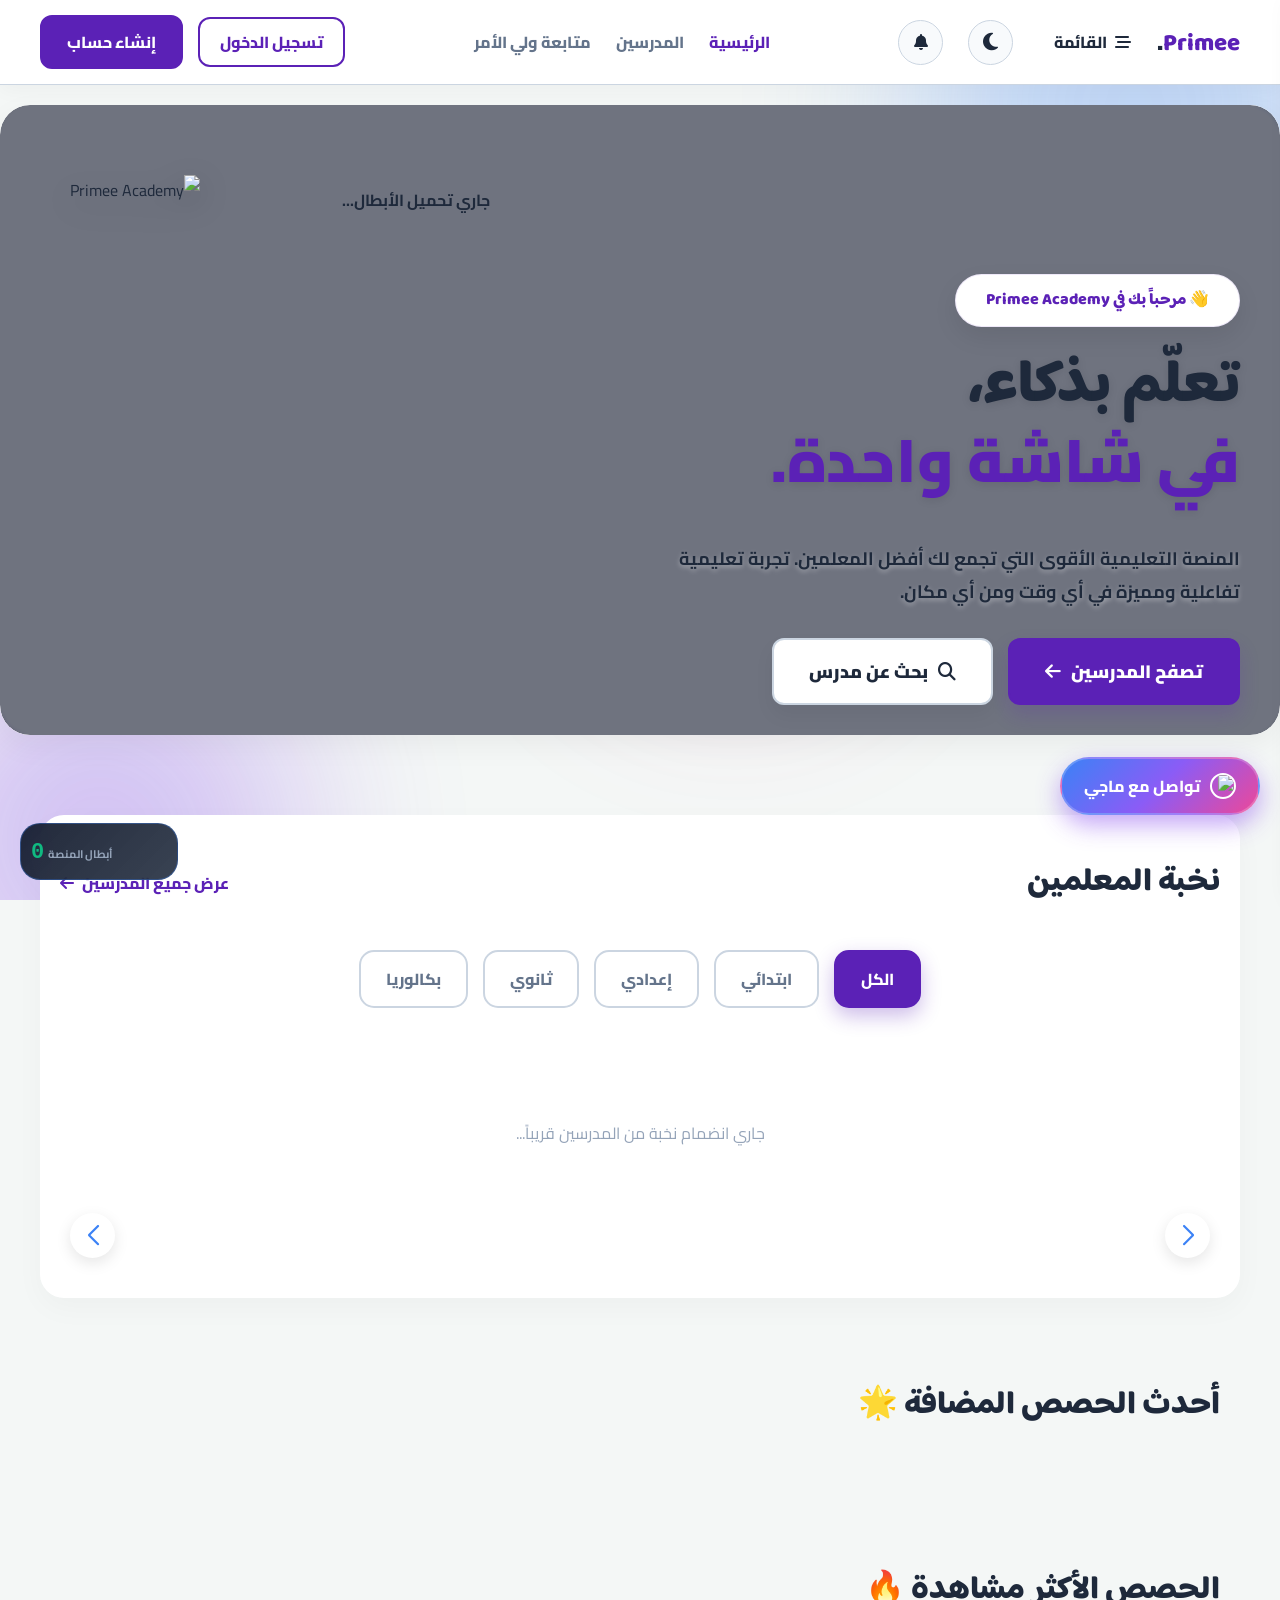
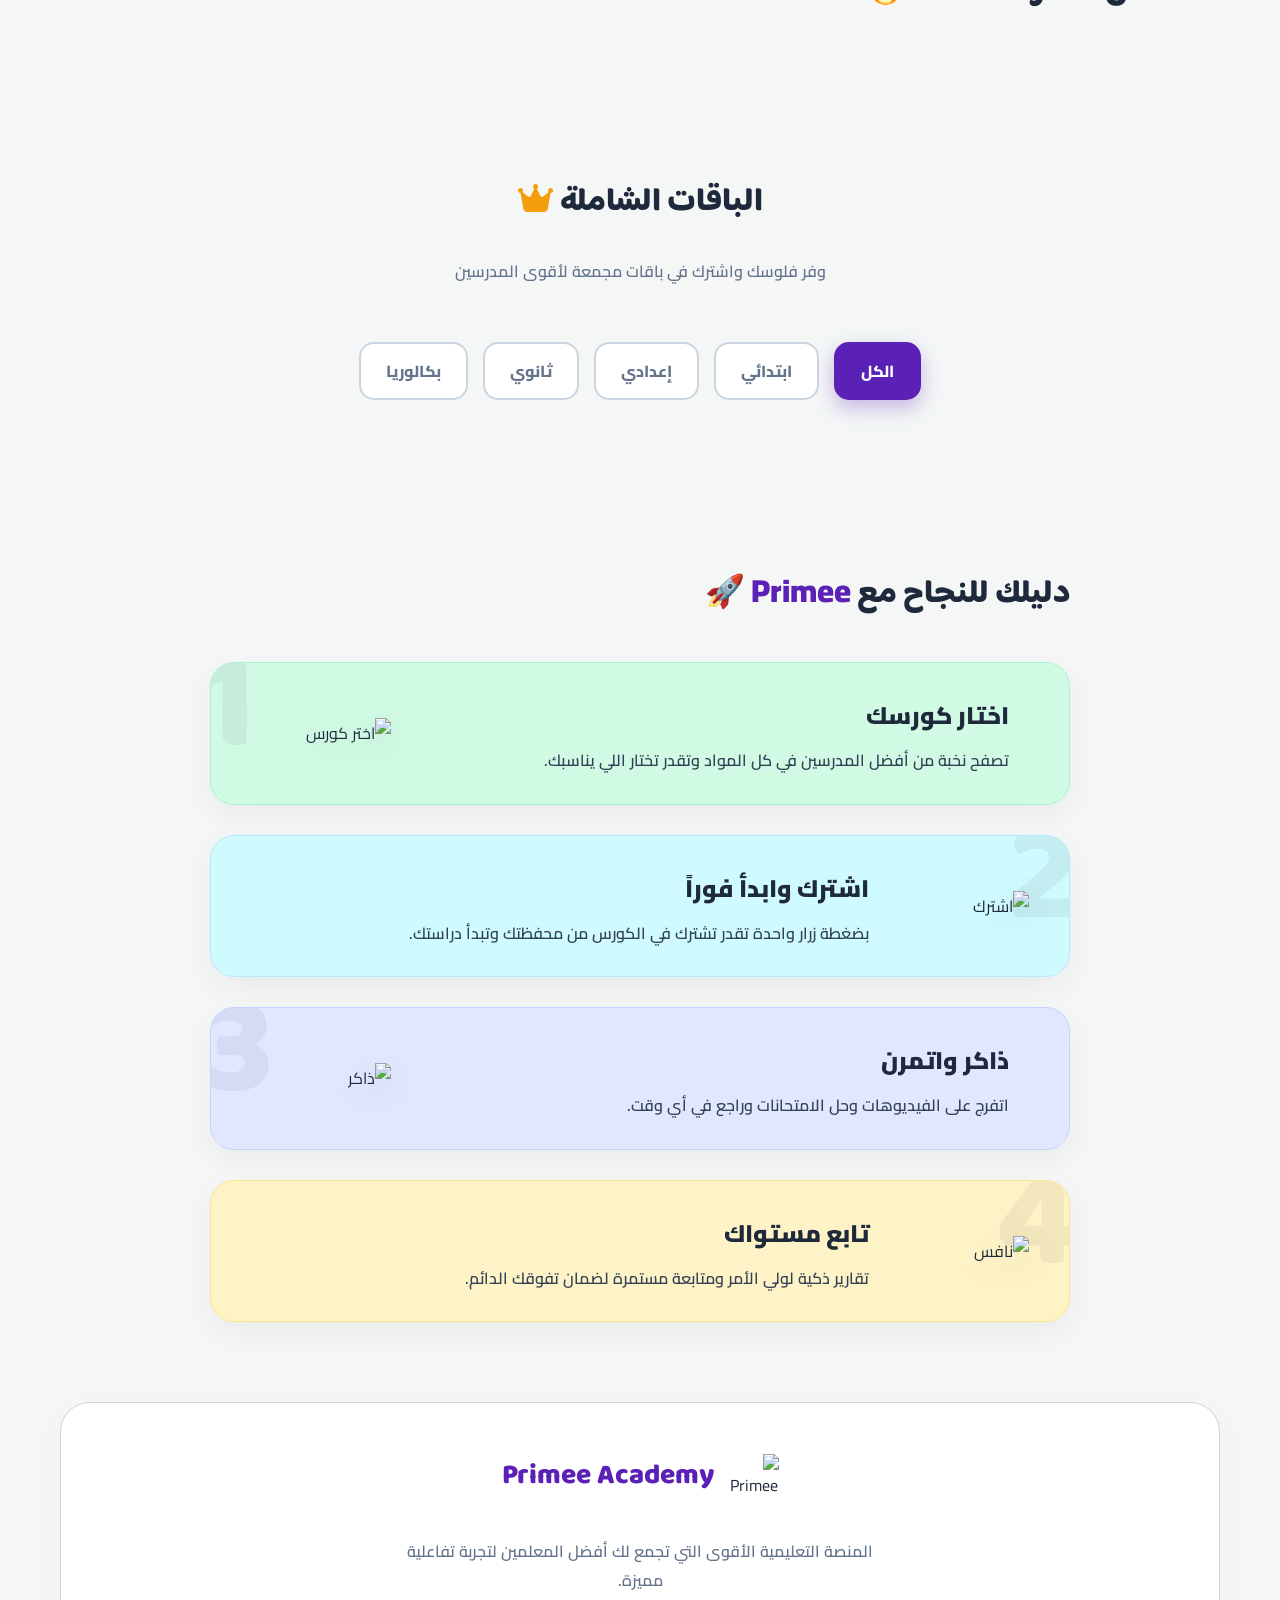
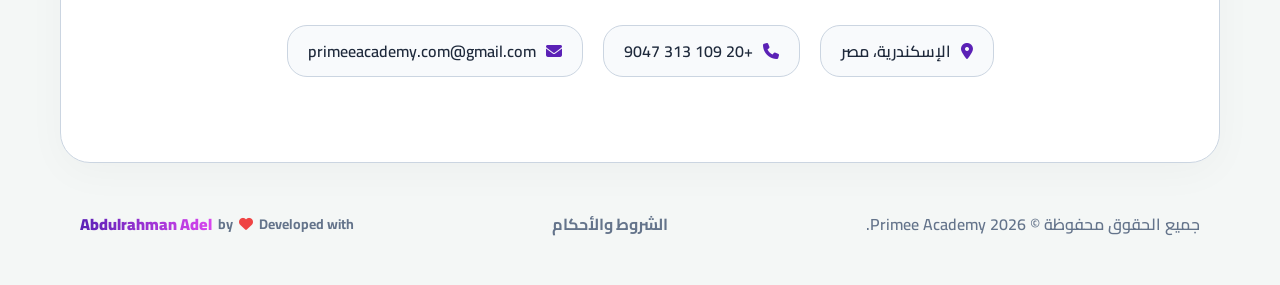
==== index.html @ 79befd2a "Update index.html" ====
<!DOCTYPE html>
<html lang="ar" dir="rtl">
<head>
    <meta charset="UTF-8">
    <meta name="viewport" content="width=device-width, initial-scale=1.0">
    <title>Primee Academy - المنصة التعليمية الأولى</title>

    <link rel="preconnect" href="https://fonts.googleapis.com">
    <link rel="preconnect" href="https://fonts.gstatic.com" crossorigin>
    <link href="https://fonts.googleapis.com/css2?family=Cairo:wght@400;600;700;800;900&family=Baloo+Bhaijaan+2:wght@600;700;800;900&display=swap" rel="stylesheet">

    <link rel="stylesheet" href="https://cdnjs.cloudflare.com/ajax/libs/font-awesome/6.4.0/css/all.min.css">
    <link rel="stylesheet" href="https://cdn.jsdelivr.net/npm/swiper@11/swiper-bundle.min.css" />
    <link rel="stylesheet" href="style.css?v=130">
    <style>
        :root{
            --pm-blue:#3b82f6; --pm-blue-dark:#1d4ed8;
            --pm-purple:#7c3aed; --pm-purple-dark:#5b21b6;
            --pm-green:#10b981; --pm-amber:#f59e0b; --pm-pink:#ec4899;
        }
        h1, h2, .nav-brand, .hero-badge, .creative-tip-number, .footer-logo h3{
            font-family: 'Baloo Bhaijaan 2','Cairo',sans-serif !important;
        }

        .pm-aurora{ position: fixed; inset: 0; z-index: -1; overflow: hidden; pointer-events: none; }
        .pm-aurora span{
            position: absolute; border-radius: 50%; filter: blur(90px); opacity: .28;
            animation: pmFloat 18s ease-in-out infinite;
        }
        .pm-aurora span:nth-child(1){ width: 450px; height: 450px; background: var(--pm-blue); top: -120px; right: -80px; }
        .pm-aurora span:nth-child(2){ width: 400px; height: 400px; background: var(--pm-purple); bottom: -140px; left: -100px; animation-delay: -6s; }
        .pm-aurora span:nth-child(3){ width: 320px; height: 320px; background: var(--pm-pink); top: 40%; left: 45%; animation-delay: -3s; opacity: .15; }
        @keyframes pmFloat{
            0%,100%{ transform: translate(0,0) scale(1); }
            50%{ transform: translate(30px,-25px) scale(1.08); }
        }

        /* ---------- الهيرو: المدرس بحجم سينمائي وواضح ---------- */
        .hero-flex-container {
            display: flex;
            align-items: flex-end;
            justify-content: space-between;
            gap: 20px;
            min-height: 480px;
            position: relative;
        }
        .hero-content {
            padding-bottom: 30px;
            z-index: 2;
            max-width: 58%;
        }
        .hero-image {
            width: 420px;
            height: 480px;
            position: relative;
            display: flex;
            align-items: flex-end;
            justify-content: center;
            flex-shrink: 0;
            z-index: 3;
            overflow: visible;
        }
        .hero-teacher-stage {
            position: relative;
            width: 100%;
            height: 100%;
            display: flex;
            align-items: flex-end;
            justify-content: center;
        }
        .hero-teacher-img {
            max-height: 440px !important;
            width: auto;
            max-width: 100%;
            object-fit: contain;
            filter: drop-shadow(0 20px 30px rgba(0,0,0,0.65));
            z-index: 2;
            transform-origin: bottom center;
            transition: transform 0.4s ease;
        }
        .hero-teacher-stage:hover .hero-teacher-img {
            transform: scale(1.03);
        }
        .hero-teacher-name-capsule {
            position: absolute;
            bottom: 12px;
            left: 50%;
            transform: translateX(-50%);
            background: rgba(15, 23, 42, 0.88);
            backdrop-filter: blur(16px);
            -webkit-backdrop-filter: blur(16px);
            border: 1px solid rgba(255,255,255,0.2);
            border-radius: 30px;
            padding: 8px 28px;
            z-index: 4;
            box-shadow: 0 12px 30px rgba(0,0,0,0.6), 0 0 20px rgba(124,58,237,0.35);
            white-space: nowrap;
        }
        .hero-teacher-name-txt {
            font-family: 'Baloo Bhaijaan 2', 'Cairo', sans-serif !important;
            font-size: 22px;
            font-weight: 900;
            margin: 0;
            background: linear-gradient(90deg, #ffffff, #93c5fd, #c084fc, #ffffff);
            background-size: 200% auto;
            -webkit-background-clip: text;
            -webkit-text-fill-color: transparent;
            animation: textShimmer 3.2s linear infinite;
        }
        @keyframes textShimmer { to { background-position: 200% center; } }

        /* ---------- كروت نخبة المعلمين (كل الأزرار ظاهرة 100%) ---------- */
        .swiper.teachers-slider {
            padding: 20px 5px 60px !important;
            overflow: visible;
        }
        .primee-teacher-card {
            width: 270px;
            height: 470px; /* زيادة الارتفاع عشان يشيل الصورتين والأزرار كاملة */
            border-radius: 24px;
            overflow: hidden;
            position: relative;
            background: #0d1527;
            border: 1px solid rgba(255,255,255,0.12);
            box-shadow: 0 12px 30px rgba(0,0,0,0.35);
            display: flex;
            flex-direction: column;
            justify-content: flex-end;
            transition: all 0.35s ease;
            cursor: pointer;
        }
        .primee-teacher-card:hover {
            transform: translateY(-8px);
            border-color: rgba(99, 102, 241, 0.5);
            box-shadow: 0 20px 40px rgba(59,130,246,0.28);
        }
        .pt-card-bg-glow {
            position: absolute;
            inset: 0;
            z-index: 1;
            opacity: 0.95;
        }
        .pt-card-img {
            position: absolute;
            top: 10px;
            left: 50%;
            transform: translateX(-50%);
            width: 86%;
            height: 60%;
            object-fit: contain;
            z-index: 2;
            filter: drop-shadow(0 10px 15px rgba(0,0,0,0.5));
            transition: transform 0.35s ease;
        }
        .primee-teacher-card:hover .pt-card-img {
            transform: translateX(-50%) scale(1.04);
        }
        .pt-card-subject-tag {
            position: absolute;
            top: 12px;
            right: 12px;
            z-index: 4;
            background: rgba(15, 23, 42, 0.88);
            backdrop-filter: blur(8px);
            color: #fbbf24;
            padding: 5px 12px;
            border-radius: 10px;
            font-size: 12px;
            font-weight: 800;
            border: 1px solid rgba(255,255,255,0.14);
        }
        .pt-card-info-box {
            position: relative;
            z-index: 3;
            background: linear-gradient(180deg, rgba(13,21,39,0) 0%, rgba(13,21,39,0.92) 20%, #0d1527 100%);
            padding: 16px 14px 16px;
            text-align: center;
        }
        .pt-card-name {
            font-family: 'Baloo Bhaijaan 2', 'Cairo', sans-serif !important;
            font-size: 19px;
            font-weight: 900;
            color: #ffffff;
            margin: 0 0 10px 0;
            text-shadow: 0 2px 6px rgba(0,0,0,0.6);
        }
        .pt-card-actions {
            display: flex;
            flex-direction: column;
            gap: 8px;
        }
        .btn-view-lessons {
            width: 100%;
            background: linear-gradient(135deg, var(--pm-blue), var(--pm-purple));
            color: #ffffff;
            border: none;
            padding: 9px 12px;
            border-radius: 12px;
            font-family: 'Cairo';
            font-weight: 800;
            font-size: 13px;
            cursor: pointer;
            transition: 0.3s;
            display: flex;
            align-items: center;
            justify-content: center;
            gap: 6px;
        }
        .btn-view-lessons:hover {
            background: linear-gradient(135deg, #2563eb, #6d28d9);
        }
        .btn-follow-modern {
            width: 100%;
            background: rgba(255,255,255,0.08);
            border: 1px solid rgba(255,255,255,0.2);
            color: #e2e8f0;
            padding: 8px 12px;
            border-radius: 12px;
            font-family: 'Cairo';
            font-weight: 700;
            font-size: 12px;
            cursor: pointer;
            transition: 0.3s;
            display: flex;
            align-items: center;
            justify-content: center;
            gap: 6px;
        }
        .btn-follow-modern:hover {
            background: rgba(239, 68, 68, 0.2);
            border-color: #ef4444;
            color: #ff8080;
        }

        /* ---------- سويتش الوضع الليلي / النهاري في القائمة ---------- */
        .pm-theme-switch-row {
            display: flex;
            align-items: center;
            justify-content: space-between;
            background: var(--input-bg, rgba(255,255,255,0.05));
            border: 1px solid var(--input-border, rgba(148,163,184,0.2));
            border-radius: 16px;
            padding: 12px 18px;
            margin: 6px 0 16px 0;
        }
        .pm-theme-switch-label {
            display: flex;
            align-items: center;
            gap: 10px;
            font-weight: 800;
            font-size: 14px;
            color: var(--text-main, #f8fafc);
        }
        .pm-theme-switch-label i {
            color: #f59e0b;
            font-size: 16px;
        }
        .pm-switch-btn {
            position: relative;
            width: 58px;
            height: 30px;
            background: #cbd5e1;
            border-radius: 30px;
            border: none;
            cursor: pointer;
            padding: 3px;
            transition: all 0.3s cubic-bezier(0.4, 0, 0.2, 1);
            outline: none;
        }
        .pm-switch-circle {
            width: 24px;
            height: 24px;
            background: #ffffff;
            border-radius: 50%;
            display: flex;
            align-items: center;
            justify-content: center;
            color: #f59e0b;
            font-size: 12px;
            box-shadow: 0 2px 6px rgba(0,0,0,0.25);
            transition: all 0.3s cubic-bezier(0.4, 0, 0.2, 1);
            transform: translateX(0);
        }
        body[data-theme="dark"] .pm-switch-btn {
            background: linear-gradient(135deg, #3b82f6, #6366f1);
        }
        body[data-theme="dark"] .pm-switch-circle {
            transform: translateX(-28px);
            color: #6366f1;
        }

        /* ---------- زرار وشات ماجي ---------- */
        .floating-ai-btn {
            position: fixed !important;
            bottom: 85px !important;
            right: 20px !important;
            background: linear-gradient(135deg, #3b82f6, #8b5cf6, #ec4899) !important;
            color: white !important;
            padding: 12px 22px !important;
            border-radius: 35px !important;
            cursor: pointer !important;
            display: flex !important;
            align-items: center !important;
            gap: 10px !important;
            z-index: 9980 !important;
            box-shadow: 0 10px 25px rgba(124,58,237,0.45) !important;
            font-weight: 800 !important;
            font-family: 'Cairo' !important;
            transition: all 0.3s ease !important;
        }
        .floating-ai-btn:hover { transform: scale(1.06) translateY(-3px) !important; }
        .floating-ai-btn img { width: 26px !important; height: 26px !important; }

        body.drawer-opened .floating-ai-btn {
            opacity: 0 !important;
            pointer-events: none !important;
            transform: scale(0.8) !important;
        }

        .side-drawer { z-index: 100001 !important; }
        .drawer-overlay { z-index: 100000 !important; }

        .ai-chat-modal {
            position: fixed; bottom: 140px; right: 20px; width: 380px; max-width: 92vw;
            background: linear-gradient(180deg, #17213a 0%, #101827 100%);
            border-radius: 22px; border: 1px solid rgba(148,163,184,.15);
            display: flex; flex-direction: column; overflow: hidden; z-index: 9999;
            opacity: 0; visibility: hidden; transform: translateY(24px) scale(.98);
            transition: all .35s cubic-bezier(.2,.8,.2,1);
            box-shadow: 0 25px 60px rgba(0,0,0,.55);
        }
        .ai-chat-modal.active { opacity: 1; visibility: visible; transform: translateY(0) scale(1); }
        .ai-chat-header {
            background: linear-gradient(120deg, #1e3a8a, #6b21a8);
            padding: 16px 18px; display: flex; justify-content: space-between; align-items: center;
        }
        .ai-chat-header h3 { margin: 0; color: #f8fafc; font-size: 16px; display: flex; align-items: center; gap: 10px; font-weight: 900; }
        .ai-chat-header img { width: 32px; height: 32px; border-radius: 50%; background: rgba(255,255,255,.15); padding: 4px; }
        .ai-close-btn { background: rgba(255,255,255,.1); border: none; color: #e2e8f0; font-size: 15px; width: 32px; height: 32px; border-radius: 10px; cursor: pointer; }
        .ai-close-btn:hover { color: #fff; background: #ef4444; }
        .ai-chat-body { padding: 16px; height: 420px; overflow-y: auto; display: flex; flex-direction: column; gap: 12px; }
        .ai-msg { background: #263349; color: #f1f5f9; padding: 12px 14px; border-radius: 16px 16px 16px 4px; font-size: 14px; }
        .user-msg { background: linear-gradient(135deg, var(--pm-blue), #2563eb); color: #fff; padding: 12px 14px; border-radius: 16px 16px 4px 16px; font-size: 14px; align-self: flex-end; }
        .maggie-options button {
            background: rgba(59,130,246,.08); color: #f1f5f9; border: 1px solid rgba(59,130,246,.35);
            padding: 13px 14px; border-radius: 13px; font-family: 'Cairo'; font-weight: 700; cursor: pointer;
            text-align: right; transition: .25s; display: flex; align-items: center; gap: 12px; font-size: 14px;
        }
        .maggie-options button:hover { background: rgba(59,130,246,.18); border-color: var(--pm-blue); }

        .live-counter-floating {
            position: fixed; bottom: 20px; left: 20px;
            background: linear-gradient(135deg, rgba(15,23,42,.92), rgba(30,41,59,.88));
            backdrop-filter: blur(14px);
            border: 1px solid rgba(59,130,246,.35); border-radius: 20px; padding: 10px 18px 10px 10px;
            display: flex; align-items: center; gap: 12px; z-index: 9970; color: #fff;
        }
        .live-counter-info span { font-size: 11px; color: #94a3b8; font-weight: 700; }
        .live-counter-info strong { font-size: 22px; font-weight: 900; color: var(--pm-green); font-family: monospace; }

        @media (max-width: 992px) {
            .hero-flex-container { flex-direction: column-reverse; align-items: center; text-align: center; }
            .hero-content { max-width: 100%; padding-bottom: 10px; }
            .hero-image { width: 100%; height: 380px; }
            .hero-teacher-img { max-height: 350px !important; }
            .hero-teacher-name-txt { font-size: 19px; }
        }

        @media (max-width: 768px) {
            .floating-ai-btn { bottom: 70px !important; right: 15px !important; padding: 10px 18px !important; font-size: 13px !important; }
            .live-counter-floating { bottom: 10px; left: 10px; padding: 6px 12px; }
            .primee-teacher-card { width: 235px; height: 440px; }
        }
    </style>
</head>
<body class="index-body">

    <div class="pm-aurora" aria-hidden="true"><span></span><span></span><span></span></div>

    <div class="live-counter-floating">
        <lottie-player src="https://assets10.lottiefiles.com/packages/lf20_1dlxeb.json" background="transparent" speed="1" style="width: 35px; height: 35px;" loop autoplay></lottie-player>
        <div class="live-counter-info">
            <span>أبطال المنصة</span>
            <strong id="liveStudentsCounter">0</strong>
        </div>
    </div>

    <!-- النوافذ المنبثقة -->
    <div id="parentModal" class="custom-modal-overlay"><div class="custom-modal-content"><div class="modal-icon" style="color: var(--primary-color);"><i class="fas fa-user-shield"></i></div><h3>بوابة ولي الأمر 👨‍👩‍👧</h3><p>أدخل رقم هاتف الطالب لمتابعة مستواه ودرجاته.</p><input type="text" id="parentStudentPhone" placeholder="رقم هاتف الطالب (مثال: 010...)" style="margin-bottom: 20px; width: 100%;"><div class="modal-actions"><button class="btn-confirm" id="btnParentLogin">دخول للمتابعة</button><button class="btn-cancel" onclick="document.getElementById('parentModal').classList.remove('active')">إلغاء</button></div></div></div>
    
    <div id="teacherCoursesModal" class="custom-modal-overlay"><div class="custom-modal-content" style="max-width: 900px; width: 90%; max-height: 85vh; overflow-y: auto; background: var(--bg-body); border: 1px solid var(--input-border); text-align: right;"><div style="display: flex; justify-content: space-between; align-items: center; border-bottom: 1px solid var(--input-border); padding-bottom: 15px; margin-bottom: 20px;"><h3 id="modalTeacherName" style="margin: 0; color: var(--text-main); font-size: 24px; font-weight: 900;">حصص الأستاذ</h3><button onclick="document.getElementById('teacherCoursesModal').classList.remove('active')" style="background: rgba(239, 68, 68, 0.1); border: none; color: #ef4444; width: 40px; height: 40px; border-radius: 10px; font-size: 18px; cursor: pointer;"><i class="fas fa-times"></i></button></div><div id="modalCoursesGrid" style="display: grid; grid-template-columns: repeat(auto-fill, minmax(260px, 1fr)); gap: 20px;"></div></div></div>

    <div id="allTeachersModal" class="custom-modal-overlay">
        <div class="custom-modal-content" style="max-width: 1100px; width: 95%; max-height: 90vh; overflow-y: auto;">
            <div style="display: flex; justify-content: space-between; align-items: center; padding-bottom: 20px; margin-bottom: 25px; border-bottom: 2px solid var(--input-border);">
                <h3 style="margin: 0; font-size: 26px; font-weight: 900; color: var(--text-main); font-family: 'Baloo Bhaijaan 2', 'Cairo', sans-serif;"><i class="fas fa-chalkboard-user"></i> نخبة المعلمين</h3>
                <button onclick="document.getElementById('allTeachersModal').classList.remove('active')" style="background: rgba(239, 68, 68, 0.1); border: none; color: #ef4444; width: 42px; height: 42px; border-radius: 12px; font-size: 18px; cursor: pointer;"><i class="fas fa-times"></i></button>
            </div>
            <div style="display: grid; grid-template-columns: repeat(auto-fill, minmax(240px, 1fr)); gap: 20px;" id="allTeachersGrid"></div>
        </div>
    </div>

    <div id="stageSelectionModal" class="custom-modal-overlay"><div class="custom-modal-content" style="max-width: 600px;"><h3 style="color: var(--primary-color); font-size: 24px; margin-bottom: 10px;">اختر المرحلة الدراسية 📚</h3><p style="color: var(--text-muted); margin-bottom: 25px;">علشان نعرضلك حصص الأستاذ المناسبة ليك</p><div style="display: grid; grid-template-columns: repeat(auto-fit, minmax(130px, 1fr)); gap: 15px;"><button onclick="selectStageAndLoadCourses('ابتدائي')" style="background: var(--input-bg); color: #3b82f6; border: 2px solid #3b82f6; padding: 15px; border-radius: 15px; font-size: 16px; font-weight: 800; cursor: pointer;"><i class="fas fa-child" style="display:block; font-size: 24px; margin-bottom: 5px;"></i>ابتدائي</button><button onclick="selectStageAndLoadCourses('إعدادي')" style="background: var(--input-bg); color: #10b981; border: 2px solid #10b981; padding: 15px; border-radius: 15px; font-size: 16px; font-weight: 800; cursor: pointer;"><i class="fas fa-book-reader" style="display:block; font-size: 24px; margin-bottom: 5px;"></i>إعدادي</button><button onclick="selectStageAndLoadCourses('ثانوي')" style="background: var(--input-bg); color: #f59e0b; border: 2px solid #f59e0b; padding: 15px; border-radius: 15px; font-size: 16px; font-weight: 800; cursor: pointer;"><i class="fas fa-graduation-cap" style="display:block; font-size: 24px; margin-bottom: 5px;"></i>ثانوي</button><button onclick="selectStageAndLoadCourses('بكالوريا')" style="background: var(--input-bg); color: #d946ef; border: 2px solid #d946ef; padding: 15px; border-radius: 15px; font-size: 16px; font-weight: 800; cursor: pointer;"><i class="fas fa-university" style="display:block; font-size: 24px; margin-bottom: 5px;"></i>بكالوريا</button></div><button onclick="document.getElementById('stageSelectionModal').classList.remove('active')" style="margin-top: 25px; background: rgba(239,68,68,0.1); color: #ef4444; border: none; padding: 10px 30px; border-radius: 10px; font-weight: bold; cursor: pointer;">إلغاء</button></div></div>

    <div id="pmNotifyModal" class="custom-modal-overlay">
        <div class="custom-modal-content" style="max-width: 450px;">
            <div class="modal-icon" id="pmNotifyIcon" style="color: #10b981;"><i class="fas fa-check-circle"></i></div>
            <h3 id="pmNotifyTitle" style="color: var(--text-main); font-size: 22px; margin: 15px 0 10px; font-weight: 900;"></h3>
            <p id="pmNotifyMessage" style="color: var(--text-muted); margin-bottom: 25px; font-size: 15px; font-weight: 600; line-height: 1.6;"></p>
            <button id="pmNotifyBtn" onclick="document.getElementById('pmNotifyModal').classList.remove('active')" style="background: var(--primary-color); color white; border: none; padding: 12px 35px; border-radius: 12px; font-size: 16px; font-weight: 800; cursor: pointer;">تمام</button>
        </div>
    </div>

    <div id="confirmBuyModal" class="custom-modal-overlay">
        <div class="custom-modal-content">
            <div class="modal-icon" style="color: #10b981;"><i class="fas fa-shopping-cart"></i></div>
            <h3>تأكيد الاشتراك</h3>
            <p id="confirmBuyText" style="margin-bottom: 15px; font-size: 16px; line-height: 1.6;"></p>
            <div id="promoCodeContainer" style="display: flex; gap: 10px; margin-bottom: 10px;">
                <input type="text" id="promoCodeInput" placeholder="أدخل كود الخصم (إن وجد)" style="flex: 1; padding: 12px; border-radius: 8px; border: 1px solid var(--input-border); background: var(--input-bg); color: var(--text-main); font-family: 'Cairo'; text-transform: uppercase;">
                <button id="btnApplyPromo" style="background: #3b82f6; color: #fff; border: none; padding: 0 15px; border-radius: 8px; font-weight: 800; cursor: pointer; font-family: 'Cairo';">تطبيق</button>
            </div>
            <p id="promoStatusMsg" style="margin-bottom: 20px; font-size: 14px; font-weight: bold;"></p>
            <div class="modal-actions">
                <button class="btn-confirm" id="btnExecuteBuy" style="background: #10b981;">نعم، اشترك الآن</button>
                <button class="btn-cancel" onclick="document.getElementById('confirmBuyModal').classList.remove('active')">إلغاء</button>
            </div>
        </div>
    </div>

    <div id="searchTeacherModal" class="custom-modal-overlay"><div class="custom-modal-content"><div class="modal-icon" style="color: #3b82f6;"><i class="fas fa-search"></i></div><h3>ابحث عن مدرسك</h3><input type="text" id="searchTeacherInput" placeholder="اكتب اسم المدرس هنا..." style="width: 100%; padding: 15px; border-radius: 12px; border: 2px solid var(--input-border); background: var(--input-bg); color: var(--text-main); margin-bottom: 20px;"><div class="modal-actions"><button class="btn-confirm" id="btnExecuteSearchTeacher" style="background: #3b82f6;">بحث</button><button class="btn-cancel" onclick="document.getElementById('searchTeacherModal').classList.remove('active')">إغلاق</button></div></div></div>

    <!-- القائمة الجانبية للموبايل -->
    <div id="stagesDrawer" class="side-drawer">
        <div class="drawer-header">
            <div class="nav-brand" style="font-size: 24px;">Primee<span>.</span></div>
            <button id="closeDrawer" class="btn-close-drawer"><i class="fas fa-times"></i></button>
        </div>

        <div class="pm-theme-switch-row">
            <div class="pm-theme-switch-label">
                <i class="fas fa-circle-half-stroke"></i>
                <span>الوضع الليلي / النهاري</span>
            </div>
            <button id="themeToggleBtnMobile" class="pm-switch-btn" title="تغيير المظهر" aria-label="تغيير المظهر">
                <div class="pm-switch-circle"><i class="fas fa-sun"></i></div>
            </button>
        </div>

        <div id="mobileAuthSection" class="mobile-auth-wrapper">
            <a href="login.html" class="btn-primary-mobile">تسجيل الدخول</a>
            <a href="register.html" class="btn-secondary-mobile">إنشاء حساب</a>
        </div>
        <ul class="drawer-links">
            <li><a href="index.html"><i class="fas fa-home"></i> الرئيسية</a></li>
            <li><a href="#" onclick="document.getElementById('parentModal').classList.add('active'); closeDrawer();"><i class="fas fa-user-shield"></i> متابعة ولي الأمر</a></li>
            <li id="mobileMyCoursesLink" style="display: none;"><a href="student-dashboard.html"><i class="fas fa-laptop-code"></i> كورساتي</a></li>
            <div class="drawer-divider"></div>
            <span class="drawer-subtitle">تواصل مع الدعم الفني:</span>
            <li><a href="https://wa.me/201042728734" target="_blank" style="color: #25d366; font-weight: 900;"><i class="fab fa-whatsapp"></i> 01042728734</a></li>
            <li><a href="https://wa.me/201042650344" target="_blank" style="color: #25d366; font-weight: 900;"><i class="fab fa-whatsapp"></i> 01042650344</a></li>
        </ul>
    </div>
    <div id="drawerOverlay" class="drawer-overlay"></div>

    <!-- الشريط العلوي -->
    <nav class="main-navbar" style="position: relative; z-index: 100;">
        <div class="nav-right-side">
            <div class="nav-brand">Primee<span>.</span></div>
            <button id="openDrawer" class="btn-hamburger"><i class="fas fa-bars-staggered"></i> القائمة</button>
            <button class="theme-toggle" id="themeToggleBtn" title="تغيير المظهر"><i class="fas fa-moon"></i></button>
            
            <div class="nav-bell-wrapper" id="navBellBtn" onclick="document.getElementById('navDropdown').classList.toggle('active')">
                <i class="fas fa-bell"></i>
                <span class="badge"></span>
                <div class="notifications-dropdown" id="navDropdown" onclick="event.stopPropagation()">
                    <h4>آخر الإشعارات</h4>
                    <div id="notificationsListContent">
                        <div style="text-align:center; color:#94a3b8; padding: 10px;">لا توجد إشعارات حالياً</div>
                    </div>
                </div>
            </div>
        </div>
        <ul class="nav-links">
            <li><a href="index.html" class="active">الرئيسية</a></li>
            <li><a href="#teachersSection">المدرسين</a></li>
            <li><a href="#" onclick="document.getElementById('parentModal').classList.add('active')">متابعة ولي الأمر</a></li>
            <li id="myCoursesLink" style="display: none;"><a href="student-dashboard.html">كورساتي</a></li>
        </ul>
        <div class="nav-left-side" id="navAuthSection">
            <a href="login.html" class="btn-nav-login">تسجيل الدخول</a>
            <a href="register.html" class="btn-nav-signup">إنشاء حساب</a>
        </div>
    </nav>

    <!-- القسم الرئيسي (الهيرو) -->
    <div class="hero-wrapper" style="position: relative; overflow: hidden; border-radius: 30px; margin: 20px auto; max-width: 1350px; box-shadow: 0 10px 30px rgba(0,0,0,0.05); background: var(--bg-card);">
        <div style="position: absolute; top: 0; left: 0; width: 100%; height: 100%; z-index: 0; pointer-events: none;">
            <video id="heroVideoBg" autoplay loop muted playsinline style="width: 100%; height: 100%; object-fit: cover; position: absolute; left: 0; top: 0;"></video>
        </div>
        <div id="heroOverlayColor" style="position: absolute; top:0; left:0; width:100%; height:100%; z-index: 1; transition: 0.5s; background: rgba(15, 23, 42, 0.6); backdrop-filter: blur(2px);"></div>

        <header class="hero-section" style="position: relative; z-index: 2; margin: 0 auto; padding: 30px 20px;">
            <div class="hero-flex-container">
                <div class="hero-content">
                    <span class="hero-badge">👋 مرحباً بك في Primee Academy</span>
                    <h1 id="heroTitle">تعلّم بذكاء،<br><span>في شاشة واحدة.</span></h1>
                    <p>المنصة التعليمية الأقوى التي تجمع لك أفضل المعلمين. تجربة تعليمية تفاعلية ومميزة في أي وقت ومن أي مكان.</p>
                    <div class="hero-buttons">
                        <a href="#teachersSection" onclick="document.getElementById('viewAllTeachersBtn').click();" class="btn-primary-hero">تصفح المدرسين <i class="fas fa-arrow-left"></i></a>
                        <a href="#" onclick="document.getElementById('searchTeacherModal').classList.add('active')" class="btn-secondary-hero"><i class="fas fa-search"></i> بحث عن مدرس</a>
                    </div>
                </div>
                <div class="hero-image">
                    <img src="https://www.primeeacademy.com/logo%20prime.png" alt="Primee Academy" class="flying-logo">
                    <div class="swiper hero-fade-slider" style="width: 100%; height: 100%;">
                        <div class="swiper-wrapper" id="heroTeachersFadeGrid">
                            <div style="text-align:center; padding: 50px; color:var(--text-main); font-weight: bold;">جاري تحميل الأبطال...</div>
                        </div>
                    </div>
                </div>
            </div>
        </header>
    </div>

    <!-- قسم المدرسين -->
    <section id="teachersSection" class="teachers-section" style="position: relative; overflow: hidden; padding: 40px 20px; border-radius: 24px; background: var(--bg-card); box-shadow: 0 10px 30px rgba(0,0,0,0.03);">
        <div style="position: relative; z-index: 1;">
            <div class="section-header">
                <h2>نخبة المعلمين</h2>
                <a href="#" id="viewAllTeachersBtn" class="view-all">عرض جميع المدرسين <i class="fas fa-arrow-left"></i></a>
            </div>
            <div class="packages-filters-container" id="teachersMainFilters">
                <button class="modern-filter-btn active" data-filter="all">الكل</button>
                <button class="modern-filter-btn" data-filter="ابتدائي">ابتدائي</button>
                <button class="modern-filter-btn" data-filter="إعدادي">إعدادي</button>
                <button class="modern-filter-btn" data-filter="ثانوي">ثانوي</button>
                <button class="modern-filter-btn" data-filter="بكالوريا">بكالوريا</button>
            </div>
            <div class="sub-filters-container" id="teachersSubFilters"></div>
            <div class="swiper teachers-slider">
                <div class="swiper-wrapper" id="teachersGrid">
                    <div style="text-align: center; width: 100%; color: #94a3b8; padding: 50px 20px;">جاري انضمام نخبة من المدرسين قريباً...</div>
                </div>
                <div class="swiper-button-next"></div>
                <div class="swiper-button-prev"></div>
                <div class="swiper-pagination"></div>
            </div>
        </div>
    </section>

    <!-- أحدث الحصص -->
    <section style="max-width: 1200px; margin: 60px auto; padding: 0 20px;">
        <div class="section-header"><h2>أحدث الحصص المضافة 🌟</h2></div>
        <div class="swiper latest-courses-slider" style="padding-bottom: 40px; overflow: hidden;">
            <div class="swiper-wrapper" id="latestCoursesGrid"></div>
            <div class="swiper-pagination"></div>
        </div>
    </section>

    <!-- الأكثر مشاهدة -->
    <section style="max-width: 1200px; margin: 60px auto; padding: 0 20px;">
        <div class="section-header"><h2>الحصص الأكثر مشاهدة 🔥</h2></div>
        <div class="swiper top-courses-slider" style="padding-bottom: 40px; overflow: hidden;">
            <div class="swiper-wrapper" id="topCoursesGrid"></div>
            <div class="swiper-pagination"></div>
        </div>
    </section>

    <!-- قسم الباقات الشاملة -->
    <section class="packages-section" style="max-width: 1200px; margin: 80px auto; padding: 0 20px; overflow: hidden;">
        <div class="section-header" style="text-align: center; justify-content: center; flex-direction: column; gap: 10px;">
            <h2>الباقات الشاملة <span style="color: #f59e0b;"><i class="fas fa-crown"></i></span></h2>
            <p style="color: var(--text-muted); font-weight: 600;">وفر فلوسك واشترك في باقات مجمعة لأقوى المدرسين</p>
        </div>
        <div class="packages-filters-container" id="packagesMainFilters">
            <button class="modern-filter-btn active" data-filter="all">الكل</button>
            <button class="modern-filter-btn" data-filter="ابتدائي">ابتدائي</button>
            <button class="modern-filter-btn" data-filter="إعدادي">إعدادي</button>
            <button class="modern-filter-btn" data-filter="ثانوي">ثانوي</button>
            <button class="modern-filter-btn" data-filter="بكالوريا">بكالوريا</button>
        </div>
        <div class="sub-filters-container" id="packagesSubFilters"></div>
        <div class="swiper packages-slider" style="padding-bottom: 40px;">
            <div class="swiper-wrapper" id="packagesGridContainer"></div>
            <div class="swiper-pagination"></div>
        </div>
    </section>

    <!-- قسم النصائح -->
    <section class="creative-tips-section">
        <div class="section-header" style="text-align: center; margin-bottom: 40px;">
            <h2 style="font-size: 32px; font-weight: 900;">دليلك للنجاح مع <span style="color: var(--primary-color);">Primee</span> 🚀</h2>
        </div>
        <div class="creative-tips-container">
            <div class="creative-tip-card style-1"><div class="creative-tip-content"><span class="creative-tip-number">1</span><h3>اختار كورسك</h3><p>تصفح نخبة من أفضل المدرسين في كل المواد وتقدر تختار اللي يناسبك.</p></div><div class="creative-tip-image"><img src="https://cdn-icons-png.flaticon.com/512/3413/3413535.png" alt="اختر كورس"></div></div>
            <div class="creative-tip-card style-2 reverse"><div class="creative-tip-content"><span class="creative-tip-number">2</span><h3>اشترك وابدأ فوراً</h3><p>بضغطة زرار واحدة تقدر تشترك في الكورس من محفظتك وتبدأ دراستك.</p></div><div class="creative-tip-image"><img src="https://cdn-icons-png.flaticon.com/512/2436/2436874.png" alt="اشترك"></div></div>
            <div class="creative-tip-card style-3"><div class="creative-tip-content"><span class="creative-tip-number">3</span><h3>ذاكر واتمرن</h3><p>اتفرج على الفيديوهات وحل الامتحانات وراجع في أي وقت.</p></div><div class="creative-tip-image"><img src="https://cdn-icons-png.flaticon.com/512/3308/3308395.png" alt="ذاكر"></div></div>
            <div class="creative-tip-card style-4 reverse"><div class="creative-tip-content"><span class="creative-tip-number">4</span><h3>تابع مستواك</h3><p>تقارير ذكية لولي الأمر ومتابعة مستمرة لضمان تفوقك الدائم.</p></div><div class="creative-tip-image"><img src="https://cdn-icons-png.flaticon.com/512/3135/3135715.png" alt="نافس"></div></div>
        </div>
    </section>

    <!-- الفوتر -->
    <div class="modern-footer-container">
        <div class="footer-card">
            <div class="footer-logo">
                <img src="https://www.primeeacademy.com/logo%20prime.png" alt="Primee">
                <h3>Primee Academy</h3>
            </div>
            <p class="footer-desc">المنصة التعليمية الأقوى التي تجمع لك أفضل المعلمين لتجربة تفاعلية مميزة.</p>
            <div class="footer-contact-info">
                <div class="contact-item"><i class="fas fa-location-dot"></i> الإسكندرية، مصر</div>
                <div class="contact-item"><i class="fas fa-phone"></i> +20 109 313 9047</div>
                <div class="contact-item"><i class="fas fa-envelope"></i> primeeacademy.com@gmail.com</div>
            </div>
        </div>
        <div class="footer-bottom">
            <p>جميع الحقوق محفوظة &copy; 2026 Primee Academy.</p>
            <div class="footer-links-inline">
                <a href="#">الشروط والأحكام</a>
            </div>
            <p class="dev-credit-premium">Developed with <i class="fas fa-heart" style="color: #ef4444;"></i> by <a href="https://wa.me/201093139047" target="_blank">Abdulrahman Adel</a></p>
        </div>
    </div>

    <!-- زرار ماجي العائم -->
    <div class="floating-ai-btn" id="openMaggieBtn">
        <img src="https://cdn-icons-png.flaticon.com/512/4712/4712035.png" alt="Maggie AI"> تواصل مع ماجي
    </div>

    <!-- نافذة شات ماجي -->
    <div class="ai-chat-modal" id="maggieChatModal">
        <div class="ai-chat-header">
            <h3><img src="https://cdn-icons-png.flaticon.com/512/4712/4712035.png" alt="Maggie"> المساعدة ماجي</h3>
            <button class="ai-close-btn" id="closeMaggieBtn"><i class="fas fa-times"></i></button>
        </div>
        <div class="ai-chat-body" id="maggieChatBody">
            <div class="ai-msg">أهلاً بيك في Primee Academy 👋 أنا ماجي، أقدر أساعدك إزاي النهاردة؟ اختار من القائمة:</div>
            <div class="maggie-options" id="mainMaggieOptions">
                <button id="optTransfer"><i class="fas fa-mobile-alt"></i> نقل الحساب لجهاز آخر</button>
                <button id="optWallet"><i class="fas fa-wallet"></i> مشكلة في شحن المحفظة</button>
                <button id="optLesson"><i class="fas fa-video"></i> مشكلة في تشغيل الحصة</button>
                <button id="optLive"><i class="fas fa-headset"></i> تواصل مباشر مع الدعم</button>
            </div>
        </div>
        <div class="ai-chat-input" id="maggieInputArea" style="display: none;"></div>
    </div>

    <script src="https://cdn.jsdelivr.net/npm/swiper@11/swiper-bundle.min.js" defer></script>
    <script type="module" src="index-script.js?v=140" defer></script>
</body>
</html>
---- style.css ----
/* ==========================================================================
   1. المتغيرات والألوان (Variables)
========================================================================== */
:root {
    --bg-body: #f4f7f6;
    --bg-card: #ffffff;
    --text-main: #1e293b;
    --text-muted: #64748b;
    --input-bg: #f8fafc;
    --input-border: #cbd5e1;
    --primary-color: #5b21b6; 
    --primary-hover: #4c1d95;
    --primary-color-rgb: 91, 33, 182;
    --plyr-color-main: #5b21b6; 
}

[data-theme="dark"] {
    --bg-body: #0f172a;
    --bg-card: #1e293b;
    --text-main: #f8fafc;
    --text-muted: #94a3b8;
    --input-bg: #334155;
    --input-border: #475569;
}

/* ==========================================================================
   2. الإعدادات العامة والتخطيط الأساسي (Globals)
========================================================================== */
* { box-sizing: border-box; font-family: 'Cairo', sans-serif; transition: all 0.3s ease; }

body { 
    background-color: var(--bg-body); 
    color: var(--text-main); 
    margin: 0; padding: 0; 
    display: block; 
    min-height: 100vh; 
}

body:not(.index-body):not(.dashboard-body):not(.watch-page-body):not(.parent-report-body) {
    display: flex; justify-content: center; align-items: center; padding: 20px;
}

/* ==========================================================================
   3. الشريط العلوي (Navbar) والقائمة الجانبية
========================================================================== */
.main-navbar {
    display: flex; justify-content: space-between; align-items: center;
    background: var(--bg-card); padding: 15px 40px; box-shadow: 0 4px 20px rgba(0,0,0,0.04);
    position: sticky; top: 0; z-index: 999; border-bottom: 1px solid var(--input-border);
}
.nav-right-side { display: flex; align-items: center; gap: 20px; }
.btn-hamburger { background: none; border: none; font-weight: 800; font-size: 16px; color: var(--text-main); cursor: pointer; display: flex; align-items: center; gap: 8px;}
.nav-brand { color: var(--primary-color); font-size: 24px; font-weight: 900; }
.nav-brand span { color: var(--text-main); }
.nav-links { display: flex; list-style: none; gap: 25px; margin: 0; padding: 0; }
.nav-links a { text-decoration: none; color: var(--text-muted); font-weight: 800; }
.nav-links a:hover, .nav-links a.active { color: var(--primary-color); }
.nav-left-side { display: flex; align-items: center; gap: 15px; }

.btn-nav-login { text-decoration: none; color: var(--primary-color); border: 2px solid var(--primary-color); padding: 8px 20px; border-radius: 12px; font-weight: 800; background: transparent; }
.btn-nav-login:hover { background: var(--primary-color); color: #fff; }
.btn-nav-signup { text-decoration: none; background: var(--primary-color); color: #fff; padding: 10px 25px; border-radius: 12px; font-weight: 800; border: 2px solid var(--primary-color);}
.btn-nav-signup:hover { background: var(--primary-hover); transform: translateY(-2px); }

.theme-toggle { background: var(--input-bg); border: 1px solid var(--input-border); border-radius: 50%; width: 45px; height: 45px; font-size: 20px; cursor: pointer; display: flex; justify-content: center; align-items: center; color: var(--text-main); margin-right: 15px; }
.theme-toggle:hover { transform: rotate(15deg); }

.nav-bell-wrapper { position: relative; cursor: pointer; display: flex; align-items: center; justify-content: center; width: 45px; height: 45px; background: var(--input-bg); border: 1px solid var(--input-border); border-radius: 50%; color: var(--text-main); margin-right: 5px;}
.nav-bell-wrapper:hover { background: rgba(91, 33, 182, 0.1); color: var(--primary-color); border-color: var(--primary-color); }
.nav-bell-wrapper .badge { position: absolute; top: 8px; right: 8px; background: #ef4444; width: 10px; height: 10px; border-radius: 50%; border: 2px solid var(--bg-card); display: none; }
.notifications-dropdown { position: absolute; top: 60px; left: 0; width: 320px; background: var(--bg-card); border-radius: 15px; box-shadow: 0 10px 30px rgba(0,0,0,0.1); border: 1px solid var(--input-border); opacity: 0; visibility: hidden; transform: translateY(10px); transition: 0.3s ease; z-index: 1000; padding: 15px; max-height: 400px; overflow-y: auto;}
.notifications-dropdown.active { opacity: 1; visibility: visible; transform: translateY(0); }
.notifications-dropdown h4 { margin: 0 0 15px 0; color: var(--text-main); font-weight: 900; font-size: 16px; border-bottom: 1px solid var(--input-border); padding-bottom: 10px;}
.notif-item { display: flex; gap: 15px; padding: 10px 0; border-bottom: 1px dashed var(--input-border); }
.notif-item:last-child { border-bottom: none; padding-bottom: 0; }
.notif-icon { width: 40px; height: 40px; border-radius: 50%; display: flex; justify-content: center; align-items: center; background: rgba(91, 33, 182, 0.1); color: var(--primary-color); flex-shrink: 0; font-size: 18px;}
.notif-text p { margin: 0 0 5px 0; font-size: 13px; font-weight: 700; color: var(--text-main); line-height: 1.4;}
.notif-text span { font-size: 11px; color: var(--text-muted); font-weight: 600; }

.logged-in-badge { display: flex; align-items: center; gap: 12px; background: var(--input-bg); padding: 6px 15px; border-radius: 30px; border: 1px solid var(--input-border); cursor: pointer; }
.logged-in-badge:hover { border-color: var(--primary-color); }
.badge-avatar { width: 35px; height: 35px; background: var(--primary-color); color: #fff; border-radius: 50%; display: flex; justify-content: center; align-items: center; overflow: hidden; }
.badge-info { display: flex; flex-direction: column; }
.badge-info .s-name { font-weight: 800; color: var(--text-main); font-size: 14px; }
.badge-info .s-wallet { font-weight: 800; color: #10b981; font-size: 12px; }

.side-drawer { position: fixed; top: 0; right: -300px; width: 280px; height: 100vh; background: var(--bg-card); border-left: 1px solid var(--input-border); box-shadow: -5px 0 25px rgba(0,0,0,0.1); z-index: 1001; display: flex; flex-direction: column; overflow: hidden; transition: 0.4s ease; }
.side-drawer.open { right: 0; }
.drawer-header { flex-shrink: 0; display: flex; justify-content: space-between; align-items: center; padding: 25px; border-bottom: 1px solid var(--input-border); }
.btn-close-drawer { background: none; border: none; font-size: 20px; color: var(--text-muted); cursor: pointer; }
.drawer-links { flex-grow: 1; overflow-y: auto; list-style: none; padding: 20px; margin: 0; display: flex; flex-direction: column; gap: 10px; }
.drawer-links a { display: flex; align-items: center; gap: 15px; text-decoration: none; color: var(--text-main); font-weight: 700; padding: 12px; border-radius: 10px; background: var(--input-bg); }
.drawer-links a:hover { background: rgba(var(--primary-color-rgb), 0.1); color: var(--primary-color); }
.drawer-overlay { position: fixed; top: 0; left: 0; width: 100%; height: 100%; background: rgba(0,0,0,0.6); z-index: 1000; display: none; backdrop-filter: blur(3px); }
.drawer-overlay.active { display: block; }

.mobile-user-profile-card { background: linear-gradient(135deg, var(--bg-card), var(--input-bg)); border: 1px solid var(--input-border); border-radius: 16px; padding: 20px; margin: 20px; text-align: center; box-shadow: 0 10px 25px rgba(0,0,0,0.05); }
.mobile-user-profile-card .m-avatar { width: 65px; height: 65px; margin: 0 auto 15px auto; background: var(--primary-color); color: #fff; border-radius: 50%; display: flex; justify-content: center; align-items: center; font-size: 30px; box-shadow: 0 5px 15px rgba(91,33,182,0.3); border: 3px solid #fff; overflow: hidden; }
.mobile-user-profile-card h4 { margin: 0 0 5px 0; font-size: 18px; font-weight: 900; color: var(--text-main); }
.mobile-user-profile-card .m-wallet { display: inline-block; background: rgba(16, 185, 129, 0.1); color: #10b981; padding: 5px 15px; border-radius: 20px; font-weight: 900; font-size: 14px; margin-bottom: 15px;}
.btn-logout-premium { width: 100%; background: rgba(239, 68, 68, 0.05); color: #ef4444; border: 1px solid rgba(239, 68, 68, 0.2); padding: 10px; border-radius: 12px; font-weight: 800; font-family: 'Cairo'; cursor: pointer; transition: 0.3s; }
.btn-logout-premium:hover { background: #ef4444; color: #fff; }
/* ==========================================================================
   تنسيق أزرار الدخول وإنشاء حساب في القائمة الجانبية (لاب توب وموبايل)
========================================================================== */
.mobile-auth-wrapper {
    display: flex;
    gap: 10px;
    padding: 20px;
    border-bottom: 1px solid var(--input-border);
    background: var(--bg-card);
}

.btn-primary-mobile {
    flex: 1;
    text-align: center;
    text-decoration: none;
    background: var(--primary-color);
    color: #fff !important;
    padding: 10px;
    border-radius: 12px;
    font-weight: 800;
    font-size: 14px;
    border: 2px solid var(--primary-color);
    box-shadow: 0 4px 10px rgba(91, 33, 182, 0.2);
    transition: 0.3s ease;
}

.btn-primary-mobile:hover {
    background: var(--primary-hover);
    transform: translateY(-2px);
}

.btn-secondary-mobile {
    flex: 1;
    text-align: center;
    text-decoration: none;
    background: transparent;
    color: var(--primary-color) !important;
    padding: 10px;
    border-radius: 12px;
    font-weight: 800;
    font-size: 14px;
    border: 2px solid var(--primary-color);
    transition: 0.3s ease;
}

.btn-secondary-mobile:hover {
    background: var(--primary-color);
    color: #fff !important;
    transform: translateY(-2px);
}
/* ==========================================================================
   4. المكونات المشتركة
========================================================================== */
.stats-grid { display: grid; grid-template-columns: repeat(auto-fit, minmax(200px, 1fr)); gap: 20px; margin-bottom: 30px; }
.stat-card { background: var(--bg-card); padding: 25px; border-radius: 20px; border: 1px solid var(--input-border); display: flex; align-items: center; gap: 15px; box-shadow: 0 5px 15px rgba(0,0,0,0.02); }
.stat-icon { width: 55px; height: 55px; border-radius: 50%; display: flex; justify-content: center; align-items: center; font-size: 26px; background: rgba(91,33,182,0.1); color: var(--primary-color); flex-shrink: 0; }
.stat-info { display: flex; flex-direction: column; text-align: right; }
.stat-info h3 { margin: 0; font-size: 26px; color: var(--text-main); font-weight: 900; }
.stat-info p { margin: 0; color: var(--text-muted); font-size: 15px; font-weight: 700; }

.modern-table { width: 100%; border-collapse: collapse; background: var(--bg-card); border-radius: 20px; overflow: hidden; border: 1px solid var(--input-border); box-shadow: 0 5px 20px rgba(0,0,0,0.02); margin-top: 15px; }
.modern-table th, .modern-table td { padding: 18px 20px; text-align: right; border-bottom: 1px solid var(--input-border); color: var(--text-main); font-weight: 700; }
.modern-table th { background: var(--input-bg); font-weight: 900; font-size: 16px; }

/* ==========================================================================
   5. الصفحة الرئيسية (Hero Section) للاب توب
========================================================================== */
.hero-section { padding-bottom: 0 !important; }
.hero-flex-container { position: relative; z-index: 2; width: 100%; max-width: 1300px; margin: 0 auto; padding: 0 20px 0 20px; display: flex; align-items: flex-end !important; justify-content: space-between; flex-wrap: nowrap; gap: 20px; min-height: 600px !important; }

.hero-content { flex: 1.2; text-align: right; z-index: 20 !important; position: relative; display: flex; flex-direction: column; justify-content: center; padding-bottom: 60px; }

.hero-badge { background: var(--bg-card); color: var(--primary-color); padding: 12px 30px; border-radius: 40px; font-weight: 900; font-size: 16px; display: inline-flex; align-items: center; gap: 8px; margin-bottom: 25px; box-shadow: 0 10px 25px rgba(0,0,0,0.08); align-self: flex-start; border: 1px solid rgba(91, 33, 182, 0.1); }
.hero-content h1 { font-size: 60px; font-weight: 900; color: var(--text-main); line-height: 1.2; margin: 0 0 20px 0; text-shadow: 0 2px 10px rgba(0,0,0,0.1); }
.hero-content h1 span { color: var(--primary-color); }
.hero-content p { color: var(--text-main); font-size: 18px; line-height: 1.8; margin-bottom: 30px; font-weight: 700; text-shadow: 0 2px 5px rgba(255,255,255,0.4); max-width: 600px; }

.hero-buttons { display: flex; gap: 15px; position: relative; z-index: 30 !important; }
.btn-primary-hero { text-decoration: none; background: var(--primary-color); color: #fff; padding: 15px 35px; border-radius: 12px; font-weight: 900; font-size: 18px; display: flex; align-items: center; gap: 10px; border: 2px solid var(--primary-color); box-shadow: 0 10px 20px rgba(91,33,182,0.2);}
.btn-primary-hero:hover { background: var(--primary-hover); transform: translateY(-3px); box-shadow: 0 15px 25px rgba(91,33,182,0.4); }
.btn-secondary-hero { text-decoration: none; background: var(--bg-card); color: var(--text-main); border: 2px solid var(--input-border); padding: 15px 35px; border-radius: 12px; font-weight: 900; font-size: 18px; display: flex; align-items: center; gap: 10px; box-shadow: 0 10px 20px rgba(0,0,0,0.05);}
.btn-secondary-hero:hover { border-color: var(--primary-color); color: var(--primary-color); transform: translateY(-3px); }

.hero-image { flex: 1; display: flex; flex-direction: column; justify-content: flex-end !important; align-items: center; position: relative; z-index: 5 !important; height: 600px !important; width: 100%; max-width: 500px !important; }
.flying-logo { width: 160px !important; position: absolute; top: 40px !important; left: 0px; z-index: 15; filter: drop-shadow(0 10px 15px rgba(0,0,0,0.2)); animation: smoothFloat 4s ease-in-out infinite alternate; }
.hero-fade-slider { width: 100% !important; height: 100% !important; overflow: visible !important; position: absolute !important; bottom: 0 !important; left: 0 !important; }
.hero-slide-fade { background: transparent !important; box-shadow: none !important; border: none !important; height: 100% !important; display: flex !important; flex-direction: column !important; justify-content: flex-end !important; align-items: center !important; text-align: center; padding-bottom: 40px !important; }
.teacher-glow-bg { position: absolute !important; bottom: 10% !important; left: 50%; transform: translateX(-50%); width: 350px !important; height: 350px !important; background: radial-gradient(circle, var(--primary-color) 0%, transparent 70%); border-radius: 50%; z-index: 1; opacity: 0.6; animation: pulseGlow 3s infinite alternate; }
.teacher-fade-png { position: absolute !important; bottom: -10px !important; left: 50% !important; transform: translateX(-50%) !important; height: 95% !important; width: auto !important; min-width: 350px !important; object-fit: contain !important; object-position: bottom !important; z-index: 2; filter: drop-shadow(0 20px 30px rgba(0,0,0,0.5)); transition: 0.4s ease-out; margin: 0 !important; }
.hero-slide-fade:hover .teacher-fade-png { transform: translateX(-50%) scale(1.05) !important; }

.bottom-cloud-fade { position: absolute; bottom: 0; left: 0; width: 100%; height: 35%; background: linear-gradient(to top, var(--bg-card) 5%, transparent 100%); z-index: 10 !important; pointer-events: none; border-radius: 0 0 30px 30px; }

.hero-teacher-info { text-align: center; width: 100%; opacity: 0; transform: translateY(20px); transition: 0.4s ease; position: absolute; bottom: 20px; z-index: 20 !important; display: flex; flex-direction: column; align-items: center; gap: 5px; }
.swiper-slide-active .hero-teacher-info { opacity: 1; transform: translateY(0); }
.hero-teacher-name { font-size: 20px !important; font-weight: 900 !important; color: var(--text-main); background: rgba(255,255,255,0.9); padding: 5px 25px; border-radius: 20px; box-shadow: 0 5px 15px rgba(0,0,0,0.1); margin: 0 !important; font-family: 'Cairo', sans-serif; }
.hero-teacher-subject { background: var(--primary-color); color: #fff; padding: 5px 25px !important; border-radius: 20px; font-size: 16px !important; font-weight: bold; z-index: 15; box-shadow: 0 4px 15px rgba(91,33,182,0.4); display: inline-block;}

@keyframes pulseGlow { 0% { transform: scale(1) translateX(-50%); opacity: 0.4; } 100% { transform: scale(1.1) translateX(-45%); opacity: 0.7; } }
@keyframes smoothFloat { 0% { transform: translateY(0px); } 100% { transform: translateY(-15px); } }

/* ==========================================================================
   🚨 6. تظبيط الموبايل الشامل (Responsive) - العظمة وإنقاذ الخراب 🚨
========================================================================== */
@media (max-width: 991px) {
    /* النافبار */
    .main-navbar { padding: 10px 15px !important; flex-wrap: nowrap !important; } 
    .nav-links, .btn-nav-login, .btn-nav-signup, .logged-in-badge { display: none !important; } 
    
    .nav-right-side { gap: 10px !important; }
    .theme-toggle, .nav-bell-wrapper { width: 35px !important; height: 35px !important; font-size: 14px !important; margin-right: 0 !important;}
    .nav-brand { font-size: 20px !important; }
    .btn-hamburger { font-size: 14px !important; padding: 5px !important; }

    /* 🚨 الهيرو سيكشن - بناء طبيعي واحترافي 🚨 */
    .hero-wrapper {
        border-radius: 20px !important;
        margin: 15px !important;
        overflow: hidden !important;
    }
    
    .hero-flex-container { 
        display: flex !important;
        flex-direction: column !important; 
        align-items: center !important;
        text-align: center !important; 
        padding: 30px 15px 0 15px !important; 
        gap: 0 !important; 
        min-height: 650px !important; /* طول مناسب جداً يلم كل حاجة براحتها */
        position: relative !important;
    }
    
    /* 1. قسم النص (البادج والعنوان) - طبيعي بدون Position */
    .hero-content { 
        position: relative !important; 
        flex: none !important; 
        width: 100% !important; 
        padding: 0 !important; 
        z-index: 20 !important; 
        display: flex !important;
        flex-direction: column !important;
        align-items: center !important;
    }
    .hero-badge { margin: 0 auto 10px auto !important; font-size: 12px !important; padding: 6px 15px !important;}
    .hero-content h1 { font-size: 28px !important; margin: 0 0 10px 0 !important; line-height: 1.4 !important; }
    .hero-content p { display: none !important; } /* إخفاء النص الطويل */
    
    /* 🚨 2. قسم الأزرار - نزلناه بشكل طبيعي تحت العنوان، ومستحيل يركب عليه 🚨 */
    .hero-buttons { 
        position: relative !important; /* 👈 السر هنا: لغينا الـ Absolute */
        bottom: auto !important; 
        left: auto !important; 
        transform: none !important; 
        width: 90% !important; 
        display: flex !important;
        flex-direction: row !important; 
        justify-content: center !important; 
        gap: 10px !important; 
        z-index: 30 !important; 
        margin: 15px auto 0 auto !important; /* 👈 مسافة فوقه وتحته ليفصل عن النص والصورة */
    }
    .btn-primary-hero, .btn-secondary-hero { 
        flex: 1 !important; 
        padding: 12px 5px !important; 
        font-size: 13px !important; 
        text-align: center !important;
        justify-content: center !important; 
        border-radius: 12px !important; 
        white-space: nowrap !important; 
    }
    
    /* 🚨 3. صورة المدرس - في الأرضية تماماً 🚨 */
    .hero-image { 
        position: absolute !important;
        bottom: 0 !important;
        left: 0 !important;
        width: 100% !important; 
        height: 420px !important; /* ارتفاع المدرس ثابت عشان ميطلعش لفوق */
        margin: 0 !important; 
        z-index: 5 !important; 
    }
    .hero-fade-slider { width: 100% !important; height: 100% !important; position: absolute !important; bottom: 0 !important; left: 0 !important; transform: none !important;}
    
    .teacher-fade-png { 
        position: absolute !important;
        bottom: -5px !important; /* لازق في الأرض */
        left: 50% !important; 
        transform: translateX(-50%) !important;
        height: 100% !important;
        max-height: 420px !important;
        width: auto !important;
        object-fit: contain !important;
        object-position: bottom !important;
        margin: 0 !important;
    } 
    .teacher-glow-bg { width: 220px !important; height: 220px !important; bottom: 10% !important; }
    
    /* إخفاء معلومات المدرس واللوجو الطاير */
    .hero-teacher-info { display: none !important; }
    .flying-logo { display: none !important; }

    /* زرار ماجي (آمن في الأسفل يمين) */
    .floating-ai-btn {
        bottom: 20px !important;
        right: 15px !important;
        padding: 8px 12px !important;
        font-size: 13px !important;
        z-index: 9999 !important;
    }
    .floating-ai-btn img { width: 22px !important; height: 22px !important; }

    /* باقي الأقسام العادية في الموبايل */
    .creative-tip-card { flex-direction: column-reverse; text-align: center; padding: 40px 20px 30px; gap: 20px; }
    .creative-tip-card.reverse { flex-direction: column-reverse; }
    .creative-tip-content p { max-width: 100%; }
    .creative-tip-number { top: -10px; right: 50%; transform: translateX(50%); font-size: 100px; }
    .section-header { flex-direction: column; gap: 15px; text-align: center; }
    .about-card, .footer-card { padding: 30px 20px; }
    .footer-contact-info { flex-direction: column; width: 100%; }
    .footer-bottom { flex-direction: column; justify-content: center; }
    
    .split-container { flex-direction: column; min-height: auto; border-radius: 20px; }
    .brand-side { padding: 30px 20px; }
    .form-side { padding: 30px 20px; }
    .two-cols { flex-direction: column; gap: 0; }

    .dashboard-container, .watch-container { grid-template-columns: 1fr; margin-top: 20px; }
    .dash-header { flex-direction: column-reverse; align-items: flex-start; }
    .search-bar { width: 100%; max-width: 100%; }
    
    .mobile-dash-header { display: flex; }
    .dash-sidebar { position: fixed; top: 0; right: -300px; width: 280px; height: 100vh; z-index: 1005; border-radius: 0; border: none; border-left: 1px solid var(--input-border); transition: 0.4s ease; display: flex; flex-direction: column; background: var(--bg-card); box-shadow: -5px 0 25px rgba(0,0,0,0.1); }
    .dash-sidebar.active { right: 0; }
    .close-mobile-sidebar { display: block; }
    
    .parent-report-body .report-header, .parent-report-body .student-card { flex-direction: column; text-align: center; justify-content: center; }
    .parent-report-body .student-info p { justify-content: center; }
    .modern-table { display: block; overflow-x: auto; white-space: nowrap; }
}

/* ==========================================================================
   7. باقي التصميمات (الكورسات والباقات) 
========================================================================== */
.latest-courses-slider .swiper-slide, 
.top-courses-slider .swiper-slide,
.packages-slider .swiper-slide { width: 320px !important; height: auto; }

.course-slide-card { background: var(--bg-card); border: 1px solid var(--input-border); border-radius: 15px; padding: 15px; text-align: right; display: flex; flex-direction: column; height: 100%; transition: 0.3s; }
.course-slide-card:hover { border-color: var(--primary-color); box-shadow: 0 10px 25px rgba(91,33,182,0.1); transform: translateY(-5px); }
.c-slide-img { aspect-ratio: 16/9; border-radius: 10px; margin-bottom: 15px; background-color: #0f172a; background-size: cover; background-position: center; }

.section-header { display: flex; justify-content: space-between; align-items: center; margin-bottom: 30px; }
.section-header h2 { font-size: 32px; font-weight: 900; color: var(--text-main); margin: 0; }
.view-all { color: var(--primary-color); font-weight: 800; text-decoration: none; display: flex; align-items: center; gap: 8px; }

.packages-filters-container { display: flex; justify-content: center; gap: 15px; margin: 40px auto; flex-wrap: wrap; padding: 0 20px; }
.modern-filter-btn { background: var(--bg-card); border: 2px solid var(--input-border); color: var(--text-muted); padding: 12px 25px; border-radius: 15px; font-size: 16px; font-weight: 800; cursor: pointer; }
.modern-filter-btn:hover { border-color: var(--primary-color); color: var(--primary-color); transform: translateY(-3px); }
.modern-filter-btn.active { background: var(--primary-color); color: #fff; border-color: var(--primary-color); box-shadow: 0 8px 20px rgba(91, 33, 182, 0.3); }

.sub-filters-container { display: none; justify-content: center; gap: 10px; margin-top: 15px; margin-bottom: 25px; flex-wrap: wrap; padding: 0 20px; animation: fadeIn 0.3s ease; }
.sub-filter-btn { background: var(--input-bg); border: 1px solid var(--input-border); color: var(--text-muted); padding: 8px 20px; border-radius: 20px; font-size: 14px; font-weight: 700; cursor: pointer; transition: 0.3s; }
.sub-filter-btn:hover { border-color: var(--primary-color); color: var(--primary-color); }
.sub-filter-btn.active { background: rgba(91,33,182,0.1); color: var(--primary-color); border-color: var(--primary-color); }

@keyframes fadeIn { from { opacity: 0; transform: translateY(-10px); } to { opacity: 1; transform: translateY(0); } }

.teachers-section { max-width: 1200px; margin: 80px auto; padding: 0 20px; }
.teachers-slider { padding: 40px 0 60px 0 !important; overflow: hidden; }
.teachers-slider .swiper-slide { width: 320px; height: 320px; opacity: 0.4; transition: opacity 0.3s ease; border-radius: 20px; overflow: hidden; position: relative; box-shadow: 0 10px 30px rgba(0,0,0,0.1); }
.teachers-slider .swiper-slide-active { opacity: 1; box-shadow: 0 15px 40px rgba(91, 33, 182, 0.4); }
.cover-card-img { width: 100%; height: 100%; object-fit: cover; }
.cover-card-fade { position: absolute; bottom: 0; left: 0; width: 100%; height: 70%; background: linear-gradient(to top, rgba(15, 23, 42, 1) 10%, rgba(91, 33, 182, 0.8) 60%, transparent 100%); display: flex; flex-direction: column; justify-content: flex-end; padding: 20px; text-align: center; }
.cover-card-fade h3 { color: #fff; margin: 0 0 5px 0; font-size: 24px; font-weight: 900; text-shadow: 0 2px 4px rgba(0,0,0,0.5); }
.cover-card-fade p { color: #cbd5e1; margin: 0 0 15px 0; font-size: 14px; font-weight: 700; }
.cover-card-btn { background: #f59e0b; color: #fff; border: none; padding: 12px; border-radius: 12px; font-family: 'Cairo'; font-weight: 800; font-size: 15px; cursor: pointer; transition: 0.3s; }
.cover-card-btn:hover { background: #d97706; transform: translateY(-2px); }

.swiper-button-next, .swiper-button-prev { color: #3b82f6 !important; background: #fff; width: 45px !important; height: 45px !important; border-radius: 50%; box-shadow: 0 5px 15px rgba(0,0,0,0.1); top: auto !important; bottom: 0px !important; }
.swiper-button-next::after, .swiper-button-prev::after { font-size: 20px !important; font-weight: bold; }
.swiper-pagination-bullet-active { background-color: var(--primary-color) !important; }

.teachers-grid-active .swiper-wrapper { grid-template-columns: repeat(auto-fill, minmax(280px, 1fr)) !important; }
.teachers-grid-active .swiper-slide { width: 100% !important; margin-right: 0 !important; opacity: 1 !important; height: auto !important; aspect-ratio: 1/1; transform: none !important; }
.teachers-grid-active .swiper-pagination, .teachers-grid-active .swiper-button-next, .teachers-grid-active .swiper-button-prev { display: none !important; }

.packages-grid { display: grid; grid-template-columns: repeat(auto-fill, minmax(320px, 1fr)); gap: 30px; }
.premium-package-card { background: linear-gradient(145deg, var(--bg-card), var(--input-bg)); border-radius: 24px; padding: 30px; border: 1px solid rgba(91, 33, 182, 0.2); box-shadow: 0 10px 30px rgba(0,0,0,0.05); position: relative; overflow: hidden; transition: 0.4s ease; display: flex; flex-direction: column; z-index: 1; height: 100%;}
.premium-package-card::before { content: ''; position: absolute; top: -50%; left: -50%; width: 200%; height: 200%; background: radial-gradient(circle, rgba(91,33,182,0.05) 0%, transparent 70%); z-index: -1; transition: 0.5s; }
.premium-package-card:hover { transform: translateY(-10px); border-color: var(--primary-color); box-shadow: 0 20px 40px rgba(91, 33, 182, 0.15); }
.premium-package-card:hover::before { background: radial-gradient(circle, rgba(245,158,11,0.08) 0%, transparent 70%); }
.pkg-glow-image { width: 100%; aspect-ratio: 16/9; background-color: #0f172a; border-radius: 16px; margin-bottom: 20px; box-shadow: 0 5px 15px rgba(0,0,0,0.2); object-fit: cover; }

/* ==========================================================================
   8. قسم النصائح
========================================================================== */
.creative-tips-section { max-width: 900px; margin: 80px auto; padding: 0 20px; }
.creative-tips-container { display: flex; flex-direction: column; gap: 30px; }
.creative-tip-card { display: flex; align-items: center; justify-content: space-between; padding: 30px 40px; border-radius: 24px; position: relative; overflow: hidden; box-shadow: 0 10px 30px rgba(0,0,0,0.05); }
.creative-tip-card:hover { transform: translateY(-5px); }
.creative-tip-card.reverse { flex-direction: row-reverse; }
.creative-tip-content { flex: 1; z-index: 2; padding: 0 20px;}
.creative-tip-number { position: absolute; top: -20px; left: -10px; font-size: 140px; font-weight: 900; color: #000; opacity: 0.05; line-height: 1; font-family: sans-serif; }
.creative-tip-card.reverse .creative-tip-number { left: auto; right: -10px; }
.creative-tip-content h3 { font-size: 24px; color: #1e293b; margin: 0 0 10px 0; font-weight: 900; }
.creative-tip-content p { font-size: 16px; color: #334155; margin: 0; line-height: 1.6; font-weight: 600;}
.creative-tip-image { width: 140px; z-index: 2; }
.creative-tip-image img { width: 100%; height: auto; filter: drop-shadow(0 10px 15px rgba(0,0,0,0.1)); }

.creative-tip-card.style-1 { background-color: #d1fae5; border: 1px solid #a7f3d0; }
.creative-tip-card.style-2 { background-color: #cffafe; border: 1px solid #bae6fd; }
.creative-tip-card.style-3 { background-color: #e0e7ff; border: 1px solid #c7d2fe; }
.creative-tip-card.style-4 { background-color: #fef3c7; border: 1px solid #fde68a; }

[data-theme="dark"] .creative-tip-card.style-1 { background-color: rgba(16, 185, 129, 0.1) !important; border-color: rgba(16, 185, 129, 0.2) !important; }
[data-theme="dark"] .creative-tip-card.style-2 { background-color: rgba(14, 165, 233, 0.1) !important; border-color: rgba(14, 165, 233, 0.2) !important; }
[data-theme="dark"] .creative-tip-card.style-3 { background-color: rgba(99, 102, 241, 0.1) !important; border-color: rgba(99, 102, 241, 0.2) !important; }
[data-theme="dark"] .creative-tip-card.style-4 { background-color: rgba(245, 158, 11, 0.1) !important; border-color: rgba(245, 158, 11, 0.2) !important; }
[data-theme="dark"] .creative-tip-content h3 { color: var(--text-main) !important; }
[data-theme="dark"] .creative-tip-content p { color: var(--text-muted) !important; }
[data-theme="dark"] .creative-tip-number { color: #ffffff !important; opacity: 0.03 !important; }

/* ==========================================================================
   9. الفوتر
========================================================================== */
.modern-footer-container { max-width: 1200px; margin: 80px auto 30px; padding: 0 20px; }
.footer-card { background: var(--bg-card); border-radius: 30px; padding: 50px; box-shadow: 0 10px 40px rgba(0,0,0,0.03); display: flex; flex-direction: column; align-items: center; text-align: center; border: 1px solid var(--input-border); }
.footer-logo { display: flex; align-items: center; gap: 15px; margin-bottom: 20px; }
.footer-logo img { width: 50px; }
.footer-logo h3 { margin: 0; font-size: 28px; font-weight: 900; color: var(--primary-color); }
.footer-desc { color: var(--text-muted); max-width: 500px; line-height: 1.8; margin-bottom: 30px; font-weight: 600;}
.footer-contact-info { display: flex; flex-wrap: wrap; justify-content: center; gap: 20px; margin-bottom: 35px; }
.contact-item { background: var(--input-bg); padding: 10px 20px; border-radius: 20px; color: var(--text-main); font-weight: 600; display: flex; align-items: center; gap: 10px; border: 1px solid var(--input-border); }
.contact-item i { color: var(--primary-color); }

.footer-bottom { text-align: center; margin-top: 30px; color: var(--text-muted); font-weight: 600; display: flex; justify-content: space-between; align-items: center; flex-wrap: wrap; gap: 15px; padding: 0 20px; }
.footer-links-inline a { color: var(--text-muted); text-decoration: none; font-weight: 700; transition: 0.3s; }
.footer-links-inline a:hover { color: var(--primary-color); }

.dev-credit-premium { font-size: 14px; font-weight: 700; color: var(--text-muted); display: flex; align-items: center; gap: 6px;}
.dev-credit-premium a { background: linear-gradient(90deg, #5b21b6, #d946ef); -webkit-background-clip: text; -webkit-text-fill-color: transparent; font-weight: 900; text-decoration: none; font-size: 16px; transition: 0.3s; }
.dev-credit-premium a:hover { opacity: 0.8; }

/* المساعد الذكي ماجي */
.floating-ai-btn { position: fixed; bottom: 100px; right: 30px; background: linear-gradient(135deg, var(--primary-color), #d946ef); color: #fff; padding: 12px 25px; border-radius: 30px; display: flex; align-items: center; gap: 10px; font-weight: 900; font-size: 16px; box-shadow: 0 10px 25px rgba(91, 33, 182, 0.4); z-index: 998; cursor: pointer; border: 2px solid rgba(255,255,255,0.2); transition: 0.3s; }
.floating-ai-btn img { width: 30px; height: 30px; border-radius: 50%; border: 2px solid #fff;}
.floating-ai-btn:hover { transform: translateY(-5px); box-shadow: 0 15px 30px rgba(91, 33, 182, 0.6); }

.ai-chat-modal { position: fixed; bottom: 160px; right: 30px; width: 350px; background: var(--bg-card); border-radius: 20px; box-shadow: 0 15px 40px rgba(0,0,0,0.15); border: 1px solid var(--input-border); z-index: 999; display: flex; flex-direction: column; overflow: hidden; opacity: 0; visibility: hidden; transform: translateY(20px); transition: 0.3s ease; }
.ai-chat-modal.active { opacity: 1; visibility: visible; transform: translateY(0); }
.ai-chat-header { background: linear-gradient(135deg, var(--primary-color), #d946ef); color: #fff; padding: 15px 20px; display: flex; justify-content: space-between; align-items: center; }
.ai-chat-header h3 { margin: 0; font-size: 16px; font-weight: 900; display: flex; align-items: center; gap: 10px;}
.ai-chat-header img { width: 30px; height: 30px; border-radius: 50%; border: 2px solid #fff;}
.ai-close-btn { background: none; border: none; color: #fff; font-size: 18px; cursor: pointer; }
.ai-chat-body { padding: 20px; height: 300px; overflow-y: auto; background: var(--bg-body); display: flex; flex-direction: column; gap: 10px;}
.ai-msg { background: #fff; padding: 10px 15px; border-radius: 15px 15px 0 15px; font-size: 14px; font-weight: 600; color: var(--text-main); align-self: flex-start; max-width: 80%; border: 1px solid var(--input-border); box-shadow: 0 2px 5px rgba(0,0,0,0.02);}
.user-msg { background: var(--primary-color); color: #fff; padding: 10px 15px; border-radius: 15px 15px 15px 0; font-size: 14px; font-weight: 600; align-self: flex-end; max-width: 80%; box-shadow: 0 2px 5px rgba(91,33,182,0.2);}
.ai-chat-input { display: flex; padding: 10px; background: var(--bg-card); border-top: 1px solid var(--input-border);}
.ai-chat-input input { flex: 1; padding: 10px 15px; border: 1px solid var(--input-border); border-radius: 20px; background: var(--input-bg); color: var(--text-main); font-size: 14px; outline: none; }
.ai-chat-input button { background: var(--primary-color); color: #fff; border: none; width: 40px; height: 40px; border-radius: 50%; margin-right: 10px; cursor: pointer; display: flex; justify-content: center; align-items: center; }

/* ==========================================================================
   10. النوافذ المنبثقة (Modals) وصفحات الدخول
========================================================================== */
.modal-overlay, .custom-modal-overlay { position: fixed; top: 0; left: 0; width: 100%; height: 100%; background-color: rgba(0, 0, 0, 0.7); backdrop-filter: blur(5px); display: flex; justify-content: center; align-items: center; z-index: 9999; opacity: 0; visibility: hidden; }
.modal-overlay.active, .custom-modal-overlay.active { opacity: 1; visibility: visible; }
.modal-content, .custom-modal-content { background-color: var(--bg-card); padding: 40px; border-radius: 24px; text-align: center; width: 90%; max-width: 400px; transform: translateY(20px) scale(0.95); box-shadow: 0 20px 40px rgba(0,0,0,0.2); border: 1px solid var(--input-border);}
.modal-overlay.active .modal-content, .custom-modal-overlay.active .custom-modal-content { transform: translateY(0) scale(1); }
.modal-icon { font-size: 50px; margin-bottom: 15px; }
.modal-content h3, .custom-modal-content h3 { color: var(--primary-color); margin: 15px 0 10px; font-size: 22px; font-weight: 800; }
.modal-content p, .custom-modal-content p { color: var(--text-muted); margin-bottom: 25px; font-size: 15px; font-weight: 600;}
.modal-actions { display: flex; gap: 15px; justify-content: center; }
.modal-content button, .custom-modal-content button { background-color: var(--primary-color); color: white; border: none; padding: 12px 35px; border-radius: 12px; font-size: 16px; font-weight: 800; cursor: pointer; margin-top: 15px; }
.modal-content button:hover, .custom-modal-content button:hover { background-color: var(--primary-hover); transform: translateY(-2px); box-shadow: 0 5px 15px rgba(91,33,182,0.3); }
.modal-content button.btn-cancel, .custom-modal-content button.btn-cancel { background-color: var(--input-bg); color: var(--text-muted); box-shadow: none; border: 1px solid var(--input-border); }
.modal-content button.btn-cancel:hover, .custom-modal-content button.btn-cancel:hover { background-color: var(--input-border); color: var(--text-main); }
* ==========================================================================
   9. النوافذ المنبثقة (Modals) وصفحات الدخول
========================================================================== */
.modal-overlay, .custom-modal-overlay { position: fixed; top: 0; left: 0; width: 100%; height: 100%; background-color: rgba(0, 0, 0, 0.7); backdrop-filter: blur(5px); display: flex; justify-content: center; align-items: center; z-index: 9999; opacity: 0; visibility: hidden; }
.modal-overlay.active, .custom-modal-overlay.active { opacity: 1; visibility: visible; }
.modal-content, .custom-modal-content { background-color: var(--bg-card); padding: 40px; border-radius: 24px; text-align: center; width: 90%; max-width: 400px; transform: translateY(20px) scale(0.95); box-shadow: 0 20px 40px rgba(0,0,0,0.2); border: 1px solid var(--input-border);}
.modal-overlay.active .modal-content, .custom-modal-overlay.active .custom-modal-content { transform: translateY(0) scale(1); }
.modal-icon { font-size: 50px; margin-bottom: 15px; }
.modal-content h3, .custom-modal-content h3 { color: var(--primary-color); margin: 15px 0 10px; font-size: 22px; font-weight: 800; }
.modal-content p, .custom-modal-content p { color: var(--text-muted); margin-bottom: 25px; font-size: 15px; font-weight: 600;}
.modal-actions { display: flex; gap: 15px; justify-content: center; }
.modal-content button, .custom-modal-content button { background-color: var(--primary-color); color: white; border: none; padding: 12px 35px; border-radius: 12px; font-size: 16px; font-weight: 800; cursor: pointer; margin-top: 15px; }
.modal-content button:hover, .custom-modal-content button:hover { background-color: var(--primary-hover); transform: translateY(-2px); box-shadow: 0 5px 15px rgba(91,33,182,0.3); }
.modal-content button.btn-cancel, .custom-modal-content button.btn-cancel { background-color: var(--input-bg); color: var(--text-muted); box-shadow: none; border: 1px solid var(--input-border); }
.modal-content button.btn-cancel:hover, .custom-modal-content button.btn-cancel:hover { background-color: var(--input-border); color: var(--text-main); }

/* صفحات الدخول */
.split-container { display: flex; background: var(--bg-card); border-radius: 24px; box-shadow: 0 20px 40px rgba(0,0,0,0.05); overflow: hidden; width: 100%; max-width: 1100px; min-height: 650px; border: 1px solid var(--input-border); }
.brand-side { flex: 1; background: linear-gradient(135deg, #6d28d9, #4c1d95); padding: 40px; display: flex; flex-direction: column; justify-content: center; align-items: center; color: white; text-align: center; }
.brand-side img { height: 100px; margin-bottom: 20px; filter: drop-shadow(0px 4px 6px rgba(0,0,0,0.3)); }
.brand-side h2 { font-weight: 900; font-size: 28px; margin-bottom: 10px; }
.brand-side p { font-size: 16px; opacity: 0.9; margin-bottom: 30px; font-weight: 600;}
.form-side { flex: 1.2; padding: 50px; display: flex; flex-direction: column; justify-content: center; }
.form-header { display: flex; justify-content: space-between; align-items: center; margin-bottom: 30px; }
.form-header h3 { margin: 0; font-size: 24px; font-weight: 900; color: var(--primary-color); }
.form-group { margin-bottom: 20px; }
label { display: block; margin-bottom: 8px; font-weight: 800; font-size: 14px; color: var(--text-muted); }
input, select, textarea { width: 100%; padding: 14px; border: 2px solid var(--input-border); border-radius: 12px; background: var(--input-bg); color: var(--text-main); font-size: 15px; font-weight: 600;}
input:focus, select:focus { outline: none; border-color: var(--primary-color); background: transparent; }
.two-cols { display: flex; gap: 20px; }
.two-cols .form-group { flex: 1; }
.btn-submit { width: 100%; padding: 16px; background: var(--primary-color); color: white; border: none; border-radius: 12px; font-size: 18px; font-weight: 800; cursor: pointer; margin-top: 10px; }
.btn-submit:hover { background: var(--primary-hover); transform: translateY(-2px); box-shadow: 0 10px 20px rgba(91,33,182,0.2); }

/* ==========================================================================
   10. الداش بورد وصفحة الفيديو وولي الأمر
========================================================================== */
.dashboard-container { display: grid; grid-template-columns: 280px minmax(0, 1fr); gap: 30px; max-width: 1400px; margin: 40px auto; padding: 0 20px; align-items: start; }
.watch-container { display: grid; grid-template-columns: minmax(0, 1fr) 350px; gap: 30px; max-width: 1400px; margin: 40px auto; padding: 0 20px; align-items: start; }

.dash-sidebar, .video-sidebar { background: var(--bg-card); border-radius: 24px; padding: 30px 20px; box-shadow: 0 10px 30px rgba(0,0,0,0.03); border: 1px solid var(--input-border); position: sticky; top: 100px; }
.dash-brand { font-size: 28px; font-weight: 900; color: var(--text-main); text-align: center; margin-bottom: 30px; }
.dash-brand span { color: var(--primary-color); }
.dash-nav { list-style: none; padding: 0; margin: 0; display: flex; flex-direction: column; gap: 10px; }
.dash-nav li a { display: flex; align-items: center; gap: 15px; padding: 15px; border-radius: 14px; color: var(--text-muted); text-decoration: none; font-weight: 800; }
.dash-nav li a i { font-size: 18px; width: 20px; text-align: center; }
.dash-nav li a:hover, .dash-nav li a.active { background: rgba(var(--primary-color-rgb), 0.1); color: var(--primary-color); }
.btn-logout { width: 100%; margin-top: 30px; padding: 15px; border: 1px solid rgba(239, 68, 68, 0.3); background: rgba(239, 68, 68, 0.05); color: #ef4444; border-radius: 14px; cursor: pointer; font-weight: 900; display: flex; justify-content: center; align-items: center; gap: 10px; }
.btn-logout:hover { background: #ef4444; color: #fff; }

.dash-main { display: flex; flex-direction: column; gap: 30px; min-width: 0; }
.dash-header { display: flex; justify-content: space-between; align-items: center; gap: 20px; }
.search-bar { flex: 1; position: relative; max-width: 500px; }
.search-bar input { width: 100%; padding: 15px 45px 15px 20px; border-radius: 15px; border: 1px solid var(--input-border); background: var(--bg-card); font-weight: 700; color: var(--text-main); outline: none;}
.search-bar input:focus { border-color: var(--primary-color); box-shadow: 0 0 0 4px rgba(91,33,182,0.1);}
.search-bar i { position: absolute; right: 18px; top: 50%; transform: translateY(-50%); color: var(--text-muted); font-size: 18px;}
.user-quick-info { display: flex; align-items: center; gap: 15px; font-weight: 800; color: var(--text-main); }
.user-avatar { width: 45px; height: 45px; background: var(--primary-color); color: #fff; border-radius: 50%; display: flex; justify-content: center; align-items: center; font-size: 20px; }

.welcome-banner { background: linear-gradient(135deg, var(--primary-color), var(--primary-hover)); color: #fff; padding: 40px; border-radius: 24px; box-shadow: 0 15px 35px rgba(91, 33, 182, 0.2); }
.welcome-banner h1 { margin: 0 0 10px 0; color: #fff !important; font-size: 32px; font-weight: 900; }
.welcome-banner p { margin: 0; font-size: 16px; opacity: 0.9; font-weight: 600; }

.wallet-card { background: var(--bg-card); padding: 30px; border-radius: 24px; border: 1px solid var(--input-border); display: flex; justify-content: space-between; align-items: center; box-shadow: 0 10px 30px rgba(0,0,0,0.03); }
.wallet-info h3 { margin: 0 0 10px 0; color: var(--text-muted); font-size: 16px; font-weight: 800;}
.wallet-amount { font-size: 35px; font-weight: 900; color: var(--text-main); margin: 0; }
.btn-charge { background: var(--input-bg); border: 1px solid var(--input-border); padding: 12px 25px; border-radius: 12px; font-weight: 800; cursor: pointer; color: var(--text-main); }
.btn-charge:hover { background: var(--primary-color); color: #fff; border-color: var(--primary-color); }

.courses-grid { display: grid; grid-template-columns: repeat(auto-fit, minmax(280px, 1fr)); gap: 25px; }

/* فيديو */
.video-main { display: flex; flex-direction: column; gap: 20px; min-width: 0; }
.video-player-wrapper { 
    position: relative !important; width: 100% !important; padding-bottom: 56.25% !important; 
    height: 0 !important; border-radius: 24px !important; overflow: hidden !important; 
    background: #000 !important; box-shadow: 0 15px 35px rgba(0,0,0,0.2) !important; 
    aspect-ratio: unset !important; border: 1px solid var(--input-border);
}
.video-player-wrapper iframe, .video-player-wrapper video, .video-player-wrapper .plyr { 
    position: absolute !important; top: 0 !important; left: 0 !important; width: 100% !important; 
    height: 100% !important; border-radius: 24px !important; margin: 0 !important; padding: 0 !important; 
}
.video-details-card { background: var(--bg-card); padding: 35px; border-radius: 24px; border: 1px solid var(--input-border); box-shadow: 0 10px 30px rgba(0,0,0,0.03); }
.video-details-card h1 { font-size: 28px; font-weight: 900; color: var(--text-main); margin: 0 0 15px 0; }
.video-meta { display: flex; flex-wrap: wrap; gap: 20px; color: var(--text-muted); font-weight: 700; margin-bottom: 20px; padding-bottom: 20px; border-bottom: 1px solid var(--input-border); }
.video-desc h3 { color: var(--text-main); font-size: 20px; margin-bottom: 10px; font-weight: 800;}
.video-desc p { color: var(--text-muted); line-height: 1.8; font-weight: 600; margin: 0; }
.attachments-section { margin-top: 30px; padding-top: 25px; border-top: 1px dashed var(--input-border); }
.attachments-section h3 { margin: 0 0 15px 0; color: var(--text-main); font-weight: 800;}
.attachment-item { display: flex; justify-content: space-between; align-items: center; background: var(--input-bg); padding: 15px 20px; border-radius: 12px; margin-bottom: 10px; border: 1px solid var(--input-border); }
.attachment-item span { font-weight: 700; color: var(--text-main); }
.btn-download { background: rgba(91,33,182,0.1); color: var(--primary-color); padding: 8px 15px; border-radius: 8px; text-decoration: none; font-weight: 800; }
.btn-download:hover { background: var(--primary-color); color: #fff; }

/* تقرير ولي الأمر */
.parent-report-body .report-container { max-width: 900px; margin: 40px auto; padding: 20px; }
.parent-report-body .report-header { display: flex; justify-content: space-between; align-items: center; background: var(--bg-card); padding: 25px 30px; border-radius: 20px; box-shadow: 0 5px 20px rgba(0,0,0,0.03); margin-bottom: 30px; border: 1px solid var(--input-border);}
.parent-report-body .report-header h2 { color: var(--primary-color); margin: 0; font-size: 24px; font-weight: 900; display: flex; align-items: center; gap: 10px;}
.parent-report-body .student-card { background: var(--bg-card); padding: 30px; border-radius: 20px; box-shadow: 0 10px 30px rgba(0,0,0,0.04); display: flex; align-items: center; gap: 20px; margin-bottom: 30px; border: 1px solid var(--input-border);}
.parent-report-body .student-avatar { width: 90px; height: 90px; background: rgba(91, 33, 182, 0.1); color: var(--primary-color); border-radius: 50%; display: flex; justify-content: center; align-items: center; font-size: 40px; flex-shrink: 0; }
.parent-report-body .student-info h3 { margin: 0 0 10px 0; font-size: 26px; color: var(--text-main); font-weight: 900;}
.parent-report-body .student-info p { margin: 0 0 5px 0; color: var(--text-muted); font-weight: 700; display: flex; align-items: center; gap: 8px;}

/* ==========================================================================
   11. الموبايل الشامل (Responsive) 📱
========================================================================== */
.mobile-dash-header { display: none; justify-content: space-between; align-items: center; padding: 15px 20px; background: var(--bg-card); border-bottom: 1px solid var(--input-border); }
.close-mobile-sidebar { display: none; background: none; border: none; font-size: 24px; color: var(--text-muted); position: absolute; top: 20px; left: 20px; cursor: pointer; z-index: 1002;}

.mobile-auth-wrapper { padding: 25px 20px; border-bottom: 1px solid var(--input-border); display: flex; flex-direction: column; gap: 15px; flex-shrink: 0;}
.btn-primary-mobile { background: var(--primary-color); color: #fff; padding: 12px; border-radius: 12px; text-align: center; text-decoration: none; font-weight: 800; }
.btn-secondary-mobile { background: transparent; border: 2px solid var(--primary-color); color: var(--primary-color); padding: 10px; border-radius: 12px; text-align: center; text-decoration: none; font-weight: 800; }
.drawer-divider { height: 1px; background: var(--input-border); margin: 15px 20px; }
.drawer-subtitle { padding: 0 20px; color: var(--text-muted); font-size: 14px; font-weight: 800; display: block; margin-bottom: 10px; }
.mobile-user-profile { display: flex; align-items: center; gap: 15px; background: var(--input-bg); padding: 15px; border-radius: 15px; cursor: pointer; border: 1px solid var(--input-border); }
.mobile-user-profile .m-avatar { width: 50px; height: 50px; background: var(--primary-color); color: #fff; border-radius: 50%; display: flex; justify-content: center; align-items: center; font-size: 24px; overflow: hidden; }
.mobile-user-profile .m-info h4 { margin: 0 0 5px 0; color: var(--text-main); font-size: 16px; font-weight: 900;}
.mobile-user-profile .m-info span { color: #10b981; font-weight: 800; font-size: 13px; }
.btn-logout-mobile { background: rgba(239, 68, 68, 0.1); color: #ef4444; border: none; padding: 12px; border-radius: 12px; font-weight: 800; font-family: 'Cairo'; cursor: pointer; display: flex; align-items: center; justify-content: center; gap: 8px; margin-top: 10px; }

@media (max-width: 991px) {
    .main-navbar { padding: 15px 20px; }
    .nav-links, .btn-nav-login, .btn-nav-signup, .theme-toggle { display: none; }
    .hero-section { flex-direction: column-reverse; text-align: center; margin: 30px auto; gap: 30px; }
    .hero-content h1 { font-size: 35px; }
    .hero-buttons { flex-direction: column; }
    .btn-primary-hero, .btn-secondary-hero { justify-content: center; }
    .animated-logo-container { max-width: 250px; height: 250px; }
    .main-animated-logo { max-width: 200px; }
    .creative-tip-card { flex-direction: column-reverse; text-align: center; padding: 40px 20px 30px; gap: 20px; }
    .creative-tip-card.reverse { flex-direction: column-reverse; }
    .creative-tip-content p { max-width: 100%; }
    .creative-tip-number { top: -10px; right: 50%; transform: translateX(50%); font-size: 100px; }
    .section-header { flex-direction: column; gap: 15px; text-align: center; }
    .about-card, .footer-card { padding: 30px 20px; }
    .footer-contact-info { flex-direction: column; width: 100%; }
    .footer-bottom { flex-direction: column; justify-content: center; }
    
    .split-container { flex-direction: column; min-height: auto; border-radius: 20px; }
    .brand-side { padding: 30px 20px; }
    .form-side { padding: 30px 20px; }
    .two-cols { flex-direction: column; gap: 0; }
    .logged-in-badge { padding: 5px; }
    .badge-info { display: none; }

    .dashboard-container, .watch-container { grid-template-columns: 1fr; margin-top: 20px; }
    .dash-header { flex-direction: column-reverse; align-items: flex-start; }
    .search-bar { width: 100%; max-width: 100%; }
    
    .mobile-dash-header { display: flex; }
    .dash-sidebar { 
        position: fixed; top: 0; right: -300px; width: 280px; height: 100vh; 
        z-index: 1005; border-radius: 0; border: none; border-left: 1px solid var(--input-border); 
        transition: 0.4s ease; display: flex; flex-direction: column; 
        background: var(--bg-card); box-shadow: -5px 0 25px rgba(0,0,0,0.1);
    }
    .dash-sidebar.active { right: 0; }
    .close-mobile-sidebar { display: block; }
    
    .parent-report-body .report-header, .parent-report-body .student-card { flex-direction: column; text-align: center; justify-content: center; }
    .parent-report-body .student-info p { justify-content: center; }
    .modern-table { display: block; overflow-x: auto; white-space: nowrap; }
    
    .teachers-grid-active .swiper-wrapper { grid-template-columns: repeat(auto-fill, minmax(250px, 1fr)) !important; }
}
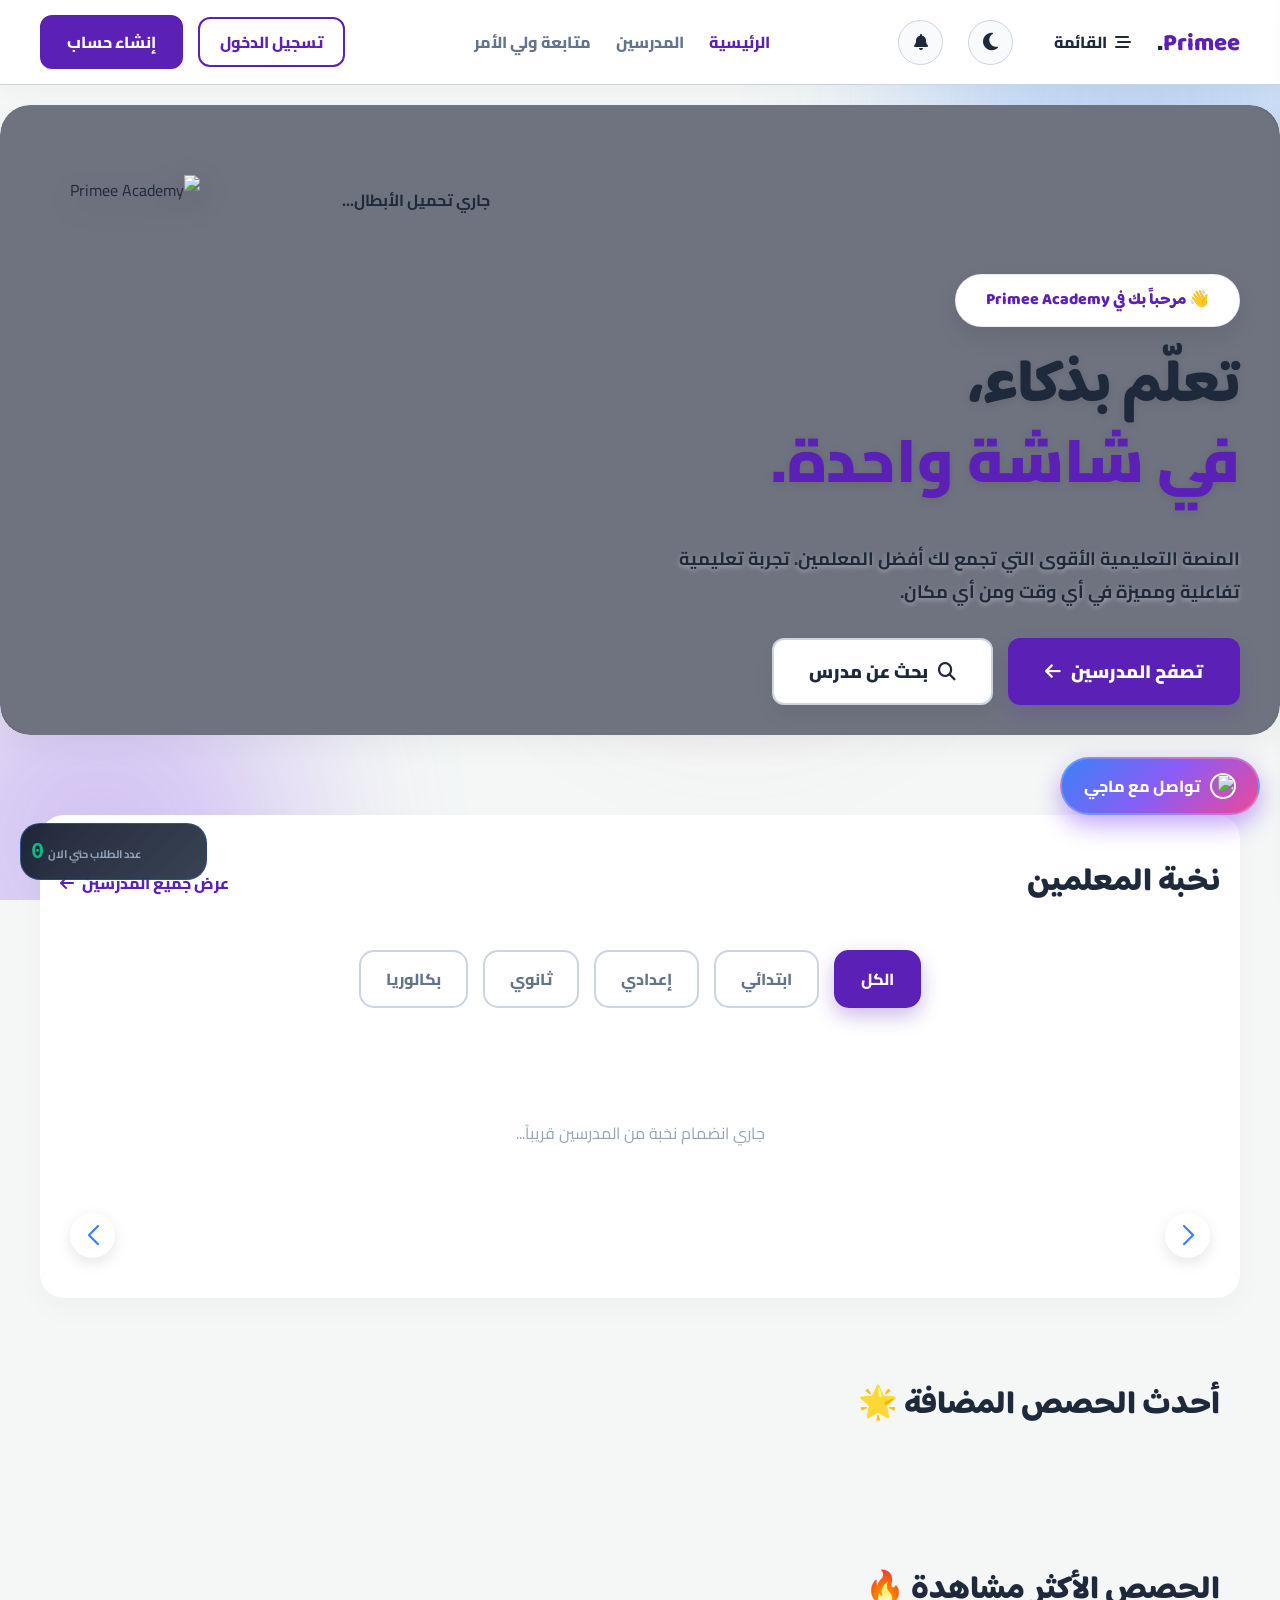
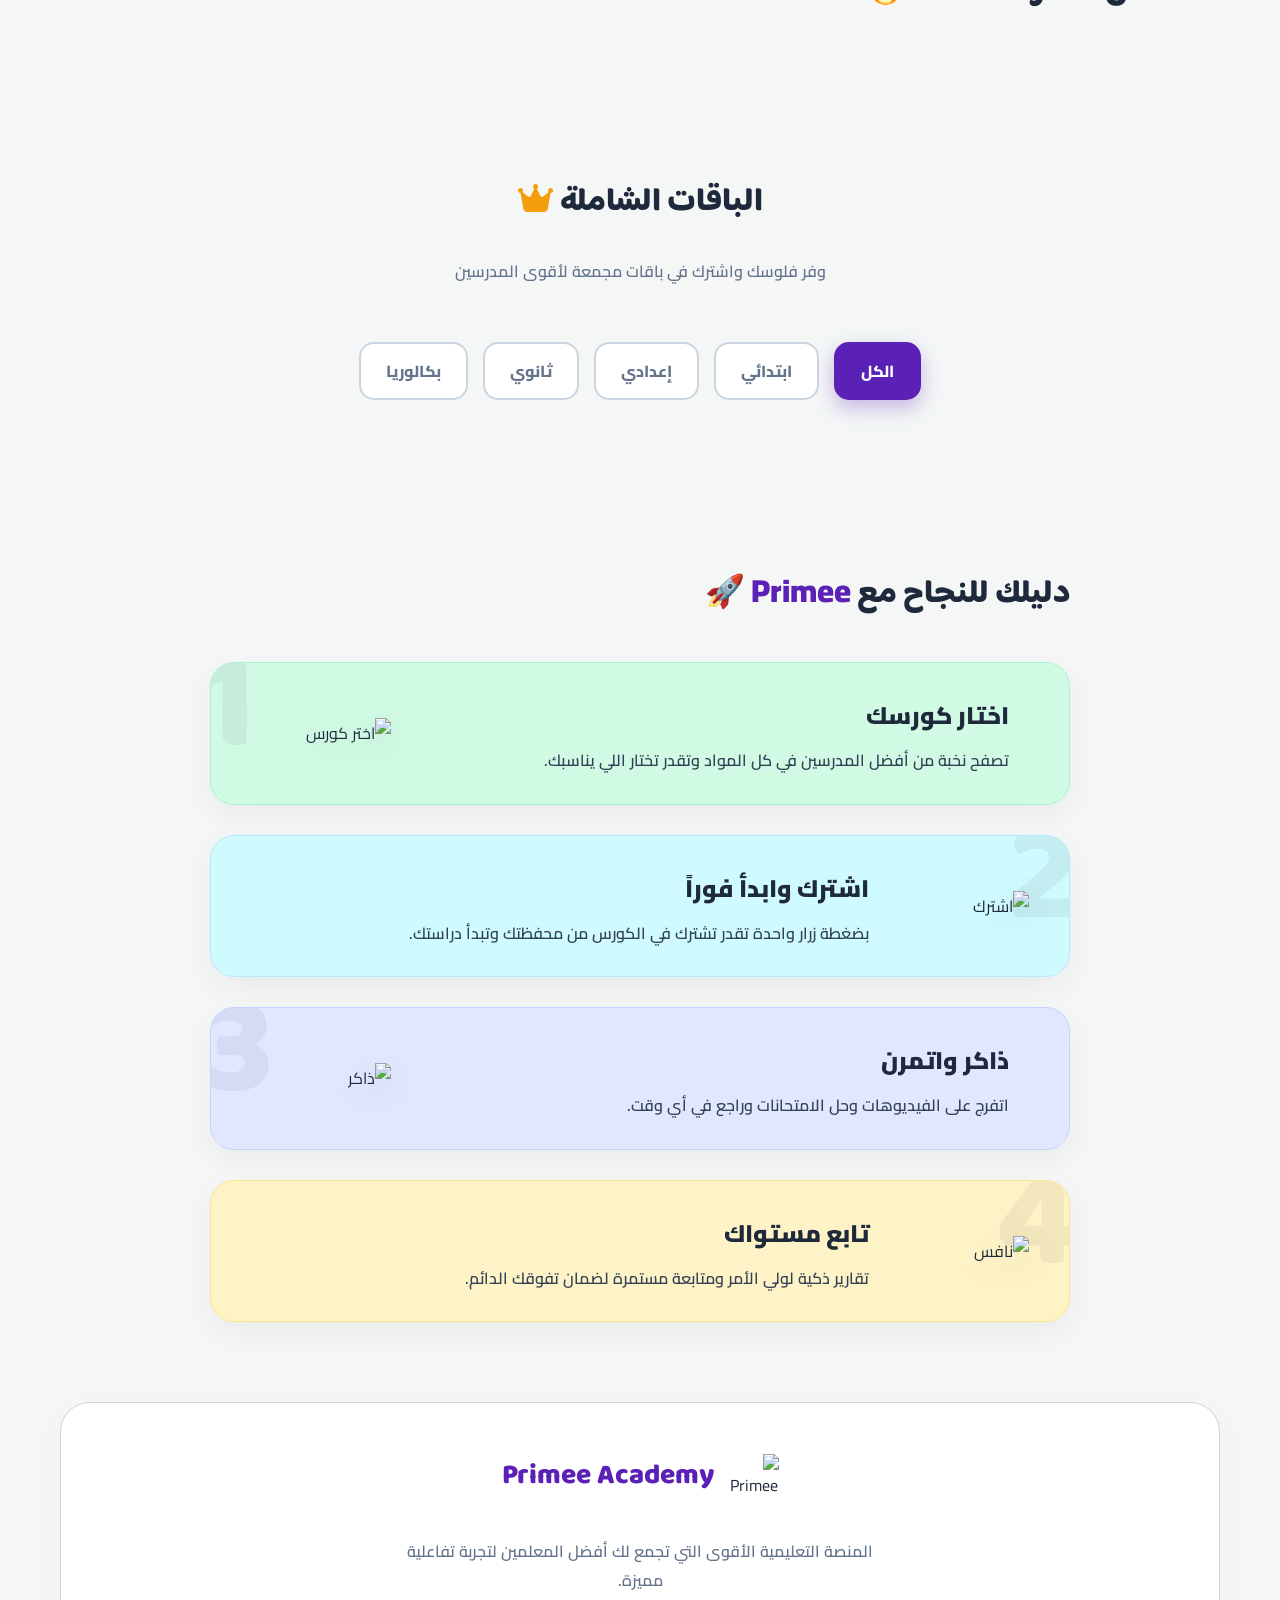
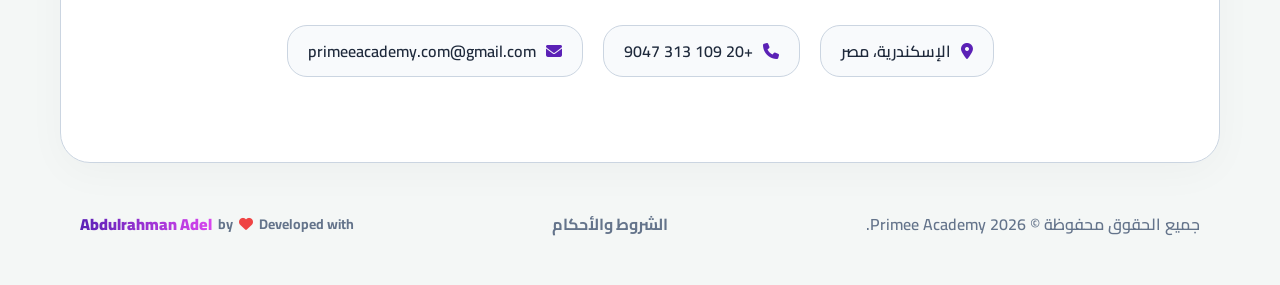
==== commit accd172f: "Update label in live counter section" ====
--- a/index.html
+++ b/index.html
@@ -109,127 +109,145 @@
         }
         @keyframes textShimmer { to { background-position: 200% center; } }
 
-        /* ---------- كروت نخبة المعلمين (كل الأزرار ظاهرة 100%) ---------- */
+        /* ---------- كروت نخبة المعلمين (ظهور 100% وإلغاء أي تعتيم) ---------- */
+        .teachers-slider .swiper-slide {
+            opacity: 1 !important;
+            filter: none !important;
+            visibility: visible !important;
+            transform: none !important;
+            width: 270px !important;
+            height: auto !important;
+            display: flex !important;
+            justify-content: center !important;
+        }
+
         .swiper.teachers-slider {
             padding: 20px 5px 60px !important;
-            overflow: visible;
-        }
+            overflow: visible !important;
+        }
+
         .primee-teacher-card {
-            width: 270px;
-            height: 470px; /* زيادة الارتفاع عشان يشيل الصورتين والأزرار كاملة */
-            border-radius: 24px;
-            overflow: hidden;
-            position: relative;
-            background: #0d1527;
-            border: 1px solid rgba(255,255,255,0.12);
-            box-shadow: 0 12px 30px rgba(0,0,0,0.35);
-            display: flex;
-            flex-direction: column;
-            justify-content: flex-end;
+            width: 270px !important;
+            height: 480px !important;
+            border-radius: 24px !important;
+            overflow: hidden !important;
+            position: relative !important;
+            background: #0d1527 !important;
+            border: 1px solid rgba(255, 255, 255, 0.15) !important;
+            box-shadow: 0 12px 30px rgba(0, 0, 0, 0.4) !important;
+            display: flex !important;
+            flex-direction: column !important;
+            justify-content: space-between !important;
+            opacity: 1 !important;
+            filter: none !important;
+            cursor: pointer;
             transition: all 0.35s ease;
-            cursor: pointer;
         }
         .primee-teacher-card:hover {
-            transform: translateY(-8px);
-            border-color: rgba(99, 102, 241, 0.5);
-            box-shadow: 0 20px 40px rgba(59,130,246,0.28);
+            transform: translateY(-8px) !important;
+            border-color: rgba(99, 102, 241, 0.5) !important;
+            box-shadow: 0 20px 40px rgba(59,130,246,0.28) !important;
         }
         .pt-card-bg-glow {
-            position: absolute;
-            inset: 0;
-            z-index: 1;
-            opacity: 0.95;
+            position: absolute !important;
+            inset: 0 !important;
+            z-index: 1 !important;
+            opacity: 1 !important;
         }
         .pt-card-img {
-            position: absolute;
-            top: 10px;
-            left: 50%;
-            transform: translateX(-50%);
-            width: 86%;
-            height: 60%;
-            object-fit: contain;
-            z-index: 2;
-            filter: drop-shadow(0 10px 15px rgba(0,0,0,0.5));
+            position: relative !important;
+            top: 0 !important;
+            left: 0 !important;
+            transform: none !important;
+            width: 100% !important;
+            height: 270px !important;
+            object-fit: contain !important;
+            z-index: 2 !important;
+            margin-top: 20px !important;
+            filter: drop-shadow(0 10px 15px rgba(0, 0, 0, 0.5)) !important;
             transition: transform 0.35s ease;
         }
         .primee-teacher-card:hover .pt-card-img {
-            transform: translateX(-50%) scale(1.04);
+            transform: scale(1.04) !important;
         }
         .pt-card-subject-tag {
-            position: absolute;
-            top: 12px;
-            right: 12px;
-            z-index: 4;
-            background: rgba(15, 23, 42, 0.88);
-            backdrop-filter: blur(8px);
-            color: #fbbf24;
-            padding: 5px 12px;
-            border-radius: 10px;
-            font-size: 12px;
-            font-weight: 800;
-            border: 1px solid rgba(255,255,255,0.14);
+            position: absolute !important;
+            top: 14px !important;
+            right: 14px !important;
+            z-index: 4 !important;
+            background: rgba(15, 23, 42, 0.9) !important;
+            backdrop-filter: blur(8px) !important;
+            color: #fbbf24 !important;
+            padding: 5px 12px !important;
+            border-radius: 10px !important;
+            font-size: 12px !important;
+            font-weight: 800 !important;
+            border: 1px solid rgba(255, 255, 255, 0.15) !important;
         }
         .pt-card-info-box {
-            position: relative;
-            z-index: 3;
-            background: linear-gradient(180deg, rgba(13,21,39,0) 0%, rgba(13,21,39,0.92) 20%, #0d1527 100%);
-            padding: 16px 14px 16px;
-            text-align: center;
+            position: relative !important;
+            z-index: 3 !important;
+            background: linear-gradient(180deg, rgba(13, 21, 39, 0.2) 0%, rgba(13, 21, 39, 0.98) 35%, #0d1527 100%) !important;
+            padding: 15px 14px 18px !important;
+            text-align: center !important;
+            width: 100% !important;
+            box-sizing: border-box !important;
         }
         .pt-card-name {
             font-family: 'Baloo Bhaijaan 2', 'Cairo', sans-serif !important;
-            font-size: 19px;
-            font-weight: 900;
-            color: #ffffff;
-            margin: 0 0 10px 0;
-            text-shadow: 0 2px 6px rgba(0,0,0,0.6);
+            font-size: 19px !important;
+            font-weight: 900 !important;
+            color: #ffffff !important;
+            margin: 0 0 12px 0 !important;
+            text-shadow: 0 2px 6px rgba(0, 0, 0, 0.6) !important;
         }
         .pt-card-actions {
-            display: flex;
-            flex-direction: column;
-            gap: 8px;
+            display: flex !important;
+            flex-direction: column !important;
+            gap: 8px !important;
+            width: 100% !important;
         }
         .btn-view-lessons {
-            width: 100%;
-            background: linear-gradient(135deg, var(--pm-blue), var(--pm-purple));
-            color: #ffffff;
-            border: none;
-            padding: 9px 12px;
-            border-radius: 12px;
-            font-family: 'Cairo';
-            font-weight: 800;
-            font-size: 13px;
-            cursor: pointer;
+            width: 100% !important;
+            background: linear-gradient(135deg, var(--pm-blue), var(--pm-purple)) !important;
+            color: #ffffff !important;
+            border: none !important;
+            padding: 10px !important;
+            border-radius: 12px !important;
+            font-family: 'Cairo' !important;
+            font-weight: 800 !important;
+            font-size: 13px !important;
+            cursor: pointer !important;
+            display: flex !important;
+            align-items: center !important;
+            justify-content: center !important;
+            gap: 6px !important;
             transition: 0.3s;
-            display: flex;
-            align-items: center;
-            justify-content: center;
-            gap: 6px;
         }
         .btn-view-lessons:hover {
-            background: linear-gradient(135deg, #2563eb, #6d28d9);
+            background: linear-gradient(135deg, #2563eb, #6d28d9) !important;
         }
         .btn-follow-modern {
-            width: 100%;
-            background: rgba(255,255,255,0.08);
-            border: 1px solid rgba(255,255,255,0.2);
-            color: #e2e8f0;
-            padding: 8px 12px;
-            border-radius: 12px;
-            font-family: 'Cairo';
-            font-weight: 700;
-            font-size: 12px;
-            cursor: pointer;
+            width: 100% !important;
+            background: rgba(255, 255, 255, 0.08) !important;
+            border: 1px solid rgba(255, 255, 255, 0.2) !important;
+            color: #e2e8f0 !important;
+            padding: 9px !important;
+            border-radius: 12px !important;
+            font-family: 'Cairo' !important;
+            font-weight: 700 !important;
+            font-size: 12px !important;
+            cursor: pointer !important;
+            display: flex !important;
+            align-items: center !important;
+            justify-content: center !important;
+            gap: 6px !important;
             transition: 0.3s;
-            display: flex;
-            align-items: center;
-            justify-content: center;
-            gap: 6px;
         }
         .btn-follow-modern:hover {
-            background: rgba(239, 68, 68, 0.2);
-            border-color: #ef4444;
-            color: #ff8080;
+            background: rgba(239, 68, 68, 0.2) !important;
+            border-color: #ef4444 !important;
+            color: #ff8080 !important;
         }
 
         /* ---------- سويتش الوضع الليلي / النهاري في القائمة ---------- */
@@ -369,7 +387,7 @@
         @media (max-width: 768px) {
             .floating-ai-btn { bottom: 70px !important; right: 15px !important; padding: 10px 18px !important; font-size: 13px !important; }
             .live-counter-floating { bottom: 10px; left: 10px; padding: 6px 12px; }
-            .primee-teacher-card { width: 235px; height: 440px; }
+            .primee-teacher-card { width: 235px !important; height: 440px !important; }
         }
     </style>
 </head>
@@ -380,7 +398,7 @@
     <div class="live-counter-floating">
         <lottie-player src="https://assets10.lottiefiles.com/packages/lf20_1dlxeb.json" background="transparent" speed="1" style="width: 35px; height: 35px;" loop autoplay></lottie-player>
         <div class="live-counter-info">
-            <span>أبطال المنصة</span>
+            <span>عدد الطلاب حتي الان</span>
             <strong id="liveStudentsCounter">0</strong>
         </div>
     </div>
@@ -407,7 +425,7 @@
             <div class="modal-icon" id="pmNotifyIcon" style="color: #10b981;"><i class="fas fa-check-circle"></i></div>
             <h3 id="pmNotifyTitle" style="color: var(--text-main); font-size: 22px; margin: 15px 0 10px; font-weight: 900;"></h3>
             <p id="pmNotifyMessage" style="color: var(--text-muted); margin-bottom: 25px; font-size: 15px; font-weight: 600; line-height: 1.6;"></p>
-            <button id="pmNotifyBtn" onclick="document.getElementById('pmNotifyModal').classList.remove('active')" style="background: var(--primary-color); color white; border: none; padding: 12px 35px; border-radius: 12px; font-size: 16px; font-weight: 800; cursor: pointer;">تمام</button>
+            <button id="pmNotifyBtn" onclick="document.getElementById('pmNotifyModal').classList.remove('active')" style="background: var(--primary-color); color: white; border: none; padding: 12px 35px; border-radius: 12px; font-size: 16px; font-weight: 800; cursor: pointer;">تمام</button>
         </div>
     </div>
 
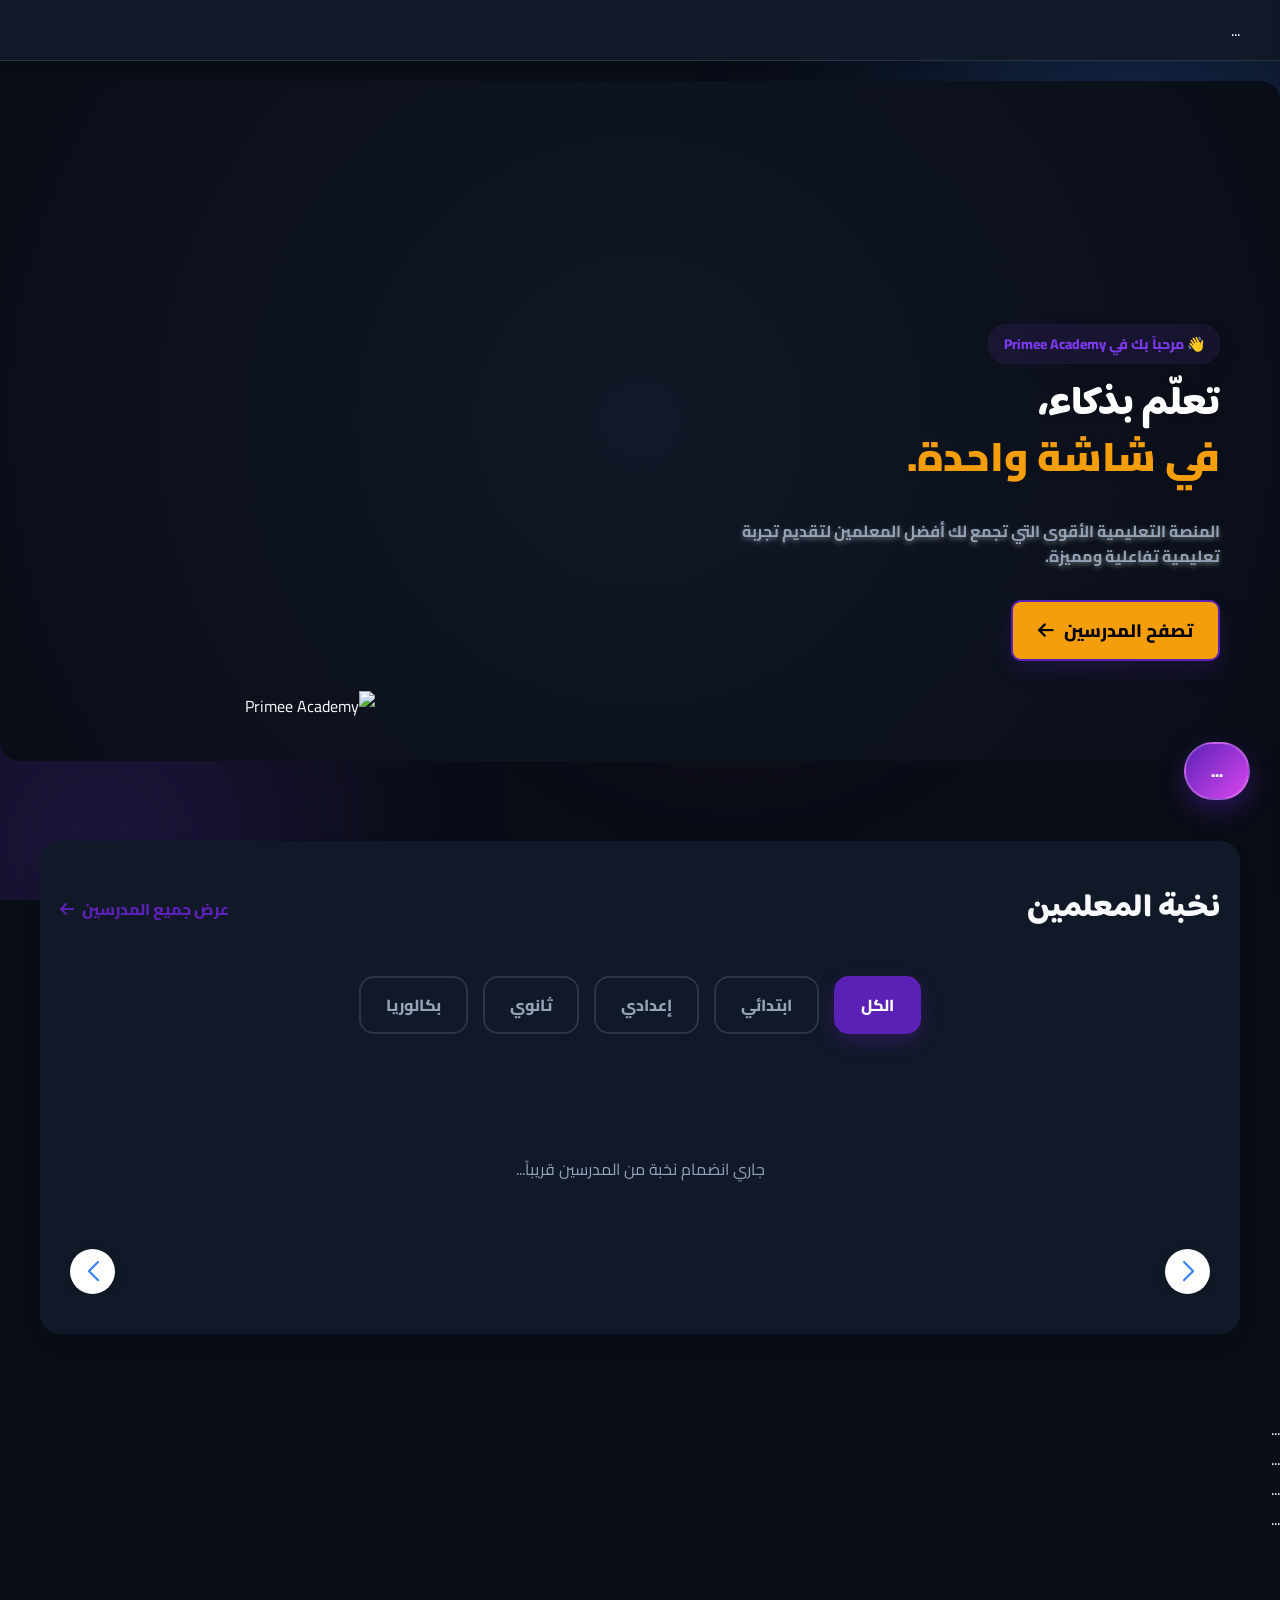
==== commit e0db82b2: "Update print statement from 'Hello' to 'Goodbye'" ====
--- a/index.html
+++ b/index.html
@@ -11,210 +11,168 @@
 
     <link rel="stylesheet" href="https://cdnjs.cloudflare.com/ajax/libs/font-awesome/6.4.0/css/all.min.css">
     <link rel="stylesheet" href="https://cdn.jsdelivr.net/npm/swiper@11/swiper-bundle.min.css" />
-    <link rel="stylesheet" href="style.css?v=130">
+    <link rel="stylesheet" href="style.css?v=131">
     <style>
         :root{
             --pm-blue:#3b82f6; --pm-blue-dark:#1d4ed8;
             --pm-purple:#7c3aed; --pm-purple-dark:#5b21b6;
             --pm-green:#10b981; --pm-amber:#f59e0b; --pm-pink:#ec4899;
-        }
-        h1, h2, .nav-brand, .hero-badge, .creative-tip-number, .footer-logo h3{
+            --bg-body: #090d16; /* لون خلفية غامق */
+            --bg-card: #111827; /* لون كروت أفتح قليلاً */
+            --text-main: #f8fafc;
+            --text-muted: #94a3b8;
+            --input-bg: rgba(255, 255, 255, 0.05);
+            --input-border: rgba(148, 163, 184, 0.2);
+        }
+        body { background-color: var(--bg-body); color: var(--text-main); font-family: 'Cairo', sans-serif; }
+        h1, h2, h3, h4, .nav-brand, .creative-tip-number, .footer-logo h3{
             font-family: 'Baloo Bhaijaan 2','Cairo',sans-serif !important;
         }
 
         .pm-aurora{ position: fixed; inset: 0; z-index: -1; overflow: hidden; pointer-events: none; }
         .pm-aurora span{
-            position: absolute; border-radius: 50%; filter: blur(90px); opacity: .28;
+            position: absolute; border-radius: 50%; filter: blur(120px); opacity: .2;
             animation: pmFloat 18s ease-in-out infinite;
         }
         .pm-aurora span:nth-child(1){ width: 450px; height: 450px; background: var(--pm-blue); top: -120px; right: -80px; }
         .pm-aurora span:nth-child(2){ width: 400px; height: 400px; background: var(--pm-purple); bottom: -140px; left: -100px; animation-delay: -6s; }
-        .pm-aurora span:nth-child(3){ width: 320px; height: 320px; background: var(--pm-pink); top: 40%; left: 45%; animation-delay: -3s; opacity: .15; }
+        .pm-aurora span:nth-child(3){ width: 320px; height: 320px; background: var(--pm-pink); top: 40%; left: 45%; animation-delay: -3s; opacity: .1; }
         @keyframes pmFloat{
             0%,100%{ transform: translate(0,0) scale(1); }
             50%{ transform: translate(30px,-25px) scale(1.08); }
         }
 
-        /* ---------- الهيرو: المدرس بحجم سينمائي وواضح ---------- */
+        /* ---------- الهيرو: تصميم أنظف ---------- */
         .hero-flex-container {
             display: flex;
-            align-items: flex-end;
+            align-items: center;
             justify-content: space-between;
             gap: 20px;
-            min-height: 480px;
+            min-height: 400px;
             position: relative;
         }
         .hero-content {
-            padding-bottom: 30px;
             z-index: 2;
-            max-width: 58%;
-        }
-        .hero-image {
-            width: 420px;
-            height: 480px;
-            position: relative;
-            display: flex;
-            align-items: flex-end;
-            justify-content: center;
-            flex-shrink: 0;
-            z-index: 3;
-            overflow: visible;
-        }
-        .hero-teacher-stage {
-            position: relative;
-            width: 100%;
-            height: 100%;
-            display: flex;
-            align-items: flex-end;
-            justify-content: center;
-        }
-        .hero-teacher-img {
-            max-height: 440px !important;
-            width: auto;
-            max-width: 100%;
-            object-fit: contain;
-            filter: drop-shadow(0 20px 30px rgba(0,0,0,0.65));
-            z-index: 2;
-            transform-origin: bottom center;
-            transition: transform 0.4s ease;
-        }
-        .hero-teacher-stage:hover .hero-teacher-img {
-            transform: scale(1.03);
-        }
-        .hero-teacher-name-capsule {
-            position: absolute;
-            bottom: 12px;
-            left: 50%;
-            transform: translateX(-50%);
-            background: rgba(15, 23, 42, 0.88);
-            backdrop-filter: blur(16px);
-            -webkit-backdrop-filter: blur(16px);
-            border: 1px solid rgba(255,255,255,0.2);
+            max-width: 50%;
+            text-align: right;
+        }
+        .hero-wrapper {
+            border-radius: 20px; 
+            margin: 20px auto; 
+            max-width: 1350px; 
+            padding: 40px;
+            background: radial-gradient(circle at center, var(--bg-card) 0%, var(--bg-body) 100%);
+        }
+        .hero-badge {
+            background: rgba(124, 58, 237, 0.1);
+            color: var(--pm-purple);
+            padding: 6px 15px;
             border-radius: 30px;
-            padding: 8px 28px;
-            z-index: 4;
-            box-shadow: 0 12px 30px rgba(0,0,0,0.6), 0 0 20px rgba(124,58,237,0.35);
-            white-space: nowrap;
-        }
-        .hero-teacher-name-txt {
-            font-family: 'Baloo Bhaijaan 2', 'Cairo', sans-serif !important;
-            font-size: 22px;
-            font-weight: 900;
-            margin: 0;
-            background: linear-gradient(90deg, #ffffff, #93c5fd, #c084fc, #ffffff);
-            background-size: 200% auto;
-            -webkit-background-clip: text;
-            -webkit-text-fill-color: transparent;
-            animation: textShimmer 3.2s linear infinite;
-        }
-        @keyframes textShimmer { to { background-position: 200% center; } }
-
-        /* ---------- كروت نخبة المعلمين (ظهور 100% وإلغاء أي تعتيم) ---------- */
-        .teachers-slider .swiper-slide {
-            opacity: 1 !important;
-            filter: none !important;
-            visibility: visible !important;
-            transform: none !important;
-            width: 270px !important;
-            height: auto !important;
+            font-weight: 800;
+            display: inline-block;
+            margin-bottom: 15px;
+            font-size: 14px;
+        }
+        #heroTitle { font-size: 40px; font-weight: 900; color: #fff; margin-bottom: 15px; line-height: 1.3; }
+        #heroTitle span { color: var(--pm-amber); }
+        .hero-content p { color: var(--text-muted); font-size: 16px; line-height: 1.6; margin-bottom: 30px; max-width: 90%; }
+        .hero-buttons { display: flex; gap: 15px; }
+        .btn-primary-hero {
+            background: var(--pm-amber);
+            color: #000;
+            padding: 12px 25px;
+            border-radius: 10px;
+            font-weight: 800;
+            display: flex;
+            align-items: center;
+            gap: 10px;
+        }
+        .btn-secondary-hero {
+            background: rgba(255, 255, 255, 0.05);
+            color: #fff;
+            padding: 12px 25px;
+            border-radius: 10px;
+            font-weight: 800;
+            border: 1px solid rgba(255,255,255,0.1);
+            display: flex;
+            align-items: center;
+            gap: 10px;
+        }
+        .hero-image { width: 45%; max-height: 380px; position: relative; z-index: 3; }
+        .hero-teacher-img { max-height: 100%; max-width: 100%; object-fit: contain; }
+
+        /* ---------- كروت المدرسين: تصميم بسيط وواضح ---------- */
+        .swiper.teachers-slider { padding: 30px 5px 60px !important; }
+        .teachers-slider .swiper-slide { width: 260px !important; height: auto !important; display: flex !important; justify-content: center !important; }
+
+        .primee-teacher-card {
+            width: 100% !important;
+            height: 400px !important;
+            border-radius: 20px !important;
+            overflow: hidden !important;
+            position: relative !important;
+            background: var(--bg-card) !important;
+            border: 1px solid var(--input-border) !important;
+            display: flex !important;
+            flex-direction: column !important;
+            transition: all 0.35s ease;
+            cursor: pointer;
+        }
+        .primee-teacher-card:hover {
+            transform: translateY(-8px) !important;
+            border-color: var(--pm-blue) !important;
+            box-shadow: 0 15px 35px rgba(0, 0, 0, 0.4) !important;
+        }
+        .pt-card-img-wrapper {
+            position: relative !important;
+            width: 100% !important;
+            height: 220px !important;
             display: flex !important;
             justify-content: center !important;
-        }
-
-        .swiper.teachers-slider {
-            padding: 20px 5px 60px !important;
-            overflow: visible !important;
-        }
-
-        .primee-teacher-card {
-            width: 270px !important;
-            height: 480px !important;
-            border-radius: 24px !important;
-            overflow: hidden !important;
-            position: relative !important;
-            background: #0d1527 !important;
-            border: 1px solid rgba(255, 255, 255, 0.15) !important;
-            box-shadow: 0 12px 30px rgba(0, 0, 0, 0.4) !important;
-            display: flex !important;
-            flex-direction: column !important;
-            justify-content: space-between !important;
-            opacity: 1 !important;
-            filter: none !important;
-            cursor: pointer;
-            transition: all 0.35s ease;
-        }
-        .primee-teacher-card:hover {
-            transform: translateY(-8px) !important;
-            border-color: rgba(99, 102, 241, 0.5) !important;
-            box-shadow: 0 20px 40px rgba(59,130,246,0.28) !important;
-        }
-        .pt-card-bg-glow {
-            position: absolute !important;
-            inset: 0 !important;
-            z-index: 1 !important;
-            opacity: 1 !important;
+            align-items: center !important;
+            background: radial-gradient(circle at top, rgba(59, 130, 246, 0.1) 0%, transparent 80%);
         }
         .pt-card-img {
-            position: relative !important;
-            top: 0 !important;
-            left: 0 !important;
-            transform: none !important;
-            width: 100% !important;
-            height: 270px !important;
+            max-height: 200px !important;
+            max-width: 90% !important;
             object-fit: contain !important;
-            z-index: 2 !important;
-            margin-top: 20px !important;
-            filter: drop-shadow(0 10px 15px rgba(0, 0, 0, 0.5)) !important;
-            transition: transform 0.35s ease;
-        }
-        .primee-teacher-card:hover .pt-card-img {
-            transform: scale(1.04) !important;
-        }
+            transition: 0.35s ease;
+        }
+        .primee-teacher-card:hover .pt-card-img { transform: scale(1.04) !important; }
         .pt-card-subject-tag {
             position: absolute !important;
-            top: 14px !important;
-            right: 14px !important;
-            z-index: 4 !important;
-            background: rgba(15, 23, 42, 0.9) !important;
-            backdrop-filter: blur(8px) !important;
-            color: #fbbf24 !important;
-            padding: 5px 12px !important;
-            border-radius: 10px !important;
-            font-size: 12px !important;
-            font-weight: 800 !important;
-            border: 1px solid rgba(255, 255, 255, 0.15) !important;
+            bottom: 10px !important;
+            right: 10px !important;
+            background: rgba(245, 158, 11, 0.1) !important;
+            color: var(--pm-amber) !important;
+            padding: 4px 10px !important;
+            border-radius: 8px !important;
+            font-size: 11px !important;
+            font-weight: 900 !important;
         }
         .pt-card-info-box {
-            position: relative !important;
-            z-index: 3 !important;
-            background: linear-gradient(180deg, rgba(13, 21, 39, 0.2) 0%, rgba(13, 21, 39, 0.98) 35%, #0d1527 100%) !important;
-            padding: 15px 14px 18px !important;
-            text-align: center !important;
-            width: 100% !important;
-            box-sizing: border-box !important;
+            padding: 20px 15px;
+            text-align: center;
+            display: flex;
+            flex-direction: column;
+            gap: 12px;
+            flex-grow: 1;
+            justify-content: space-between;
         }
         .pt-card-name {
-            font-family: 'Baloo Bhaijaan 2', 'Cairo', sans-serif !important;
-            font-size: 19px !important;
-            font-weight: 900 !important;
-            color: #ffffff !important;
-            margin: 0 0 12px 0 !important;
-            text-shadow: 0 2px 6px rgba(0, 0, 0, 0.6) !important;
-        }
-        .pt-card-actions {
-            display: flex !important;
-            flex-direction: column !important;
-            gap: 8px !important;
-            width: 100% !important;
-        }
+            font-size: 18px;
+            font-weight: 900;
+            color: #fff;
+            margin: 0;
+            font-family: 'Baloo Bhaijaan 2', sans-serif !important;
+        }
+        .pt-card-actions { display: flex; flex-direction: column; gap: 8px; }
         .btn-view-lessons {
-            width: 100% !important;
-            background: linear-gradient(135deg, var(--pm-blue), var(--pm-purple)) !important;
-            color: #ffffff !important;
+            background: var(--pm-blue) !important;
+            color: #fff !important;
             border: none !important;
             padding: 10px !important;
-            border-radius: 12px !important;
-            font-family: 'Cairo' !important;
+            border-radius: 8px !important;
             font-weight: 800 !important;
             font-size: 13px !important;
             cursor: pointer !important;
@@ -222,172 +180,23 @@
             align-items: center !important;
             justify-content: center !important;
             gap: 6px !important;
-            transition: 0.3s;
-        }
-        .btn-view-lessons:hover {
-            background: linear-gradient(135deg, #2563eb, #6d28d9) !important;
         }
         .btn-follow-modern {
-            width: 100% !important;
-            background: rgba(255, 255, 255, 0.08) !important;
-            border: 1px solid rgba(255, 255, 255, 0.2) !important;
-            color: #e2e8f0 !important;
+            background: transparent !important;
+            border: 1px solid rgba(255, 255, 255, 0.1) !important;
+            color: var(--text-muted) !important;
             padding: 9px !important;
-            border-radius: 12px !important;
-            font-family: 'Cairo' !important;
+            border-radius: 8px !important;
             font-weight: 700 !important;
             font-size: 12px !important;
-            cursor: pointer !important;
-            display: flex !important;
-            align-items: center !important;
-            justify-content: center !important;
-            gap: 6px !important;
-            transition: 0.3s;
-        }
-        .btn-follow-modern:hover {
-            background: rgba(239, 68, 68, 0.2) !important;
-            border-color: #ef4444 !important;
-            color: #ff8080 !important;
-        }
-
-        /* ---------- سويتش الوضع الليلي / النهاري في القائمة ---------- */
-        .pm-theme-switch-row {
-            display: flex;
-            align-items: center;
-            justify-content: space-between;
-            background: var(--input-bg, rgba(255,255,255,0.05));
-            border: 1px solid var(--input-border, rgba(148,163,184,0.2));
-            border-radius: 16px;
-            padding: 12px 18px;
-            margin: 6px 0 16px 0;
-        }
-        .pm-theme-switch-label {
-            display: flex;
-            align-items: center;
-            gap: 10px;
-            font-weight: 800;
-            font-size: 14px;
-            color: var(--text-main, #f8fafc);
-        }
-        .pm-theme-switch-label i {
-            color: #f59e0b;
-            font-size: 16px;
-        }
-        .pm-switch-btn {
-            position: relative;
-            width: 58px;
-            height: 30px;
-            background: #cbd5e1;
-            border-radius: 30px;
-            border: none;
-            cursor: pointer;
-            padding: 3px;
-            transition: all 0.3s cubic-bezier(0.4, 0, 0.2, 1);
-            outline: none;
-        }
-        .pm-switch-circle {
-            width: 24px;
-            height: 24px;
-            background: #ffffff;
-            border-radius: 50%;
-            display: flex;
-            align-items: center;
-            justify-content: center;
-            color: #f59e0b;
-            font-size: 12px;
-            box-shadow: 0 2px 6px rgba(0,0,0,0.25);
-            transition: all 0.3s cubic-bezier(0.4, 0, 0.2, 1);
-            transform: translateX(0);
-        }
-        body[data-theme="dark"] .pm-switch-btn {
-            background: linear-gradient(135deg, #3b82f6, #6366f1);
-        }
-        body[data-theme="dark"] .pm-switch-circle {
-            transform: translateX(-28px);
-            color: #6366f1;
-        }
-
-        /* ---------- زرار وشات ماجي ---------- */
-        .floating-ai-btn {
-            position: fixed !important;
-            bottom: 85px !important;
-            right: 20px !important;
-            background: linear-gradient(135deg, #3b82f6, #8b5cf6, #ec4899) !important;
-            color: white !important;
-            padding: 12px 22px !important;
-            border-radius: 35px !important;
-            cursor: pointer !important;
-            display: flex !important;
-            align-items: center !important;
-            gap: 10px !important;
-            z-index: 9980 !important;
-            box-shadow: 0 10px 25px rgba(124,58,237,0.45) !important;
-            font-weight: 800 !important;
-            font-family: 'Cairo' !important;
-            transition: all 0.3s ease !important;
-        }
-        .floating-ai-btn:hover { transform: scale(1.06) translateY(-3px) !important; }
-        .floating-ai-btn img { width: 26px !important; height: 26px !important; }
-
-        body.drawer-opened .floating-ai-btn {
-            opacity: 0 !important;
-            pointer-events: none !important;
-            transform: scale(0.8) !important;
-        }
-
-        .side-drawer { z-index: 100001 !important; }
-        .drawer-overlay { z-index: 100000 !important; }
-
-        .ai-chat-modal {
-            position: fixed; bottom: 140px; right: 20px; width: 380px; max-width: 92vw;
-            background: linear-gradient(180deg, #17213a 0%, #101827 100%);
-            border-radius: 22px; border: 1px solid rgba(148,163,184,.15);
-            display: flex; flex-direction: column; overflow: hidden; z-index: 9999;
-            opacity: 0; visibility: hidden; transform: translateY(24px) scale(.98);
-            transition: all .35s cubic-bezier(.2,.8,.2,1);
-            box-shadow: 0 25px 60px rgba(0,0,0,.55);
-        }
-        .ai-chat-modal.active { opacity: 1; visibility: visible; transform: translateY(0) scale(1); }
-        .ai-chat-header {
-            background: linear-gradient(120deg, #1e3a8a, #6b21a8);
-            padding: 16px 18px; display: flex; justify-content: space-between; align-items: center;
-        }
-        .ai-chat-header h3 { margin: 0; color: #f8fafc; font-size: 16px; display: flex; align-items: center; gap: 10px; font-weight: 900; }
-        .ai-chat-header img { width: 32px; height: 32px; border-radius: 50%; background: rgba(255,255,255,.15); padding: 4px; }
-        .ai-close-btn { background: rgba(255,255,255,.1); border: none; color: #e2e8f0; font-size: 15px; width: 32px; height: 32px; border-radius: 10px; cursor: pointer; }
-        .ai-close-btn:hover { color: #fff; background: #ef4444; }
-        .ai-chat-body { padding: 16px; height: 420px; overflow-y: auto; display: flex; flex-direction: column; gap: 12px; }
-        .ai-msg { background: #263349; color: #f1f5f9; padding: 12px 14px; border-radius: 16px 16px 16px 4px; font-size: 14px; }
-        .user-msg { background: linear-gradient(135deg, var(--pm-blue), #2563eb); color: #fff; padding: 12px 14px; border-radius: 16px 16px 4px 16px; font-size: 14px; align-self: flex-end; }
-        .maggie-options button {
-            background: rgba(59,130,246,.08); color: #f1f5f9; border: 1px solid rgba(59,130,246,.35);
-            padding: 13px 14px; border-radius: 13px; font-family: 'Cairo'; font-weight: 700; cursor: pointer;
-            text-align: right; transition: .25s; display: flex; align-items: center; gap: 12px; font-size: 14px;
-        }
-        .maggie-options button:hover { background: rgba(59,130,246,.18); border-color: var(--pm-blue); }
-
-        .live-counter-floating {
-            position: fixed; bottom: 20px; left: 20px;
-            background: linear-gradient(135deg, rgba(15,23,42,.92), rgba(30,41,59,.88));
-            backdrop-filter: blur(14px);
-            border: 1px solid rgba(59,130,246,.35); border-radius: 20px; padding: 10px 18px 10px 10px;
-            display: flex; align-items: center; gap: 12px; z-index: 9970; color: #fff;
-        }
-        .live-counter-info span { font-size: 11px; color: #94a3b8; font-weight: 700; }
-        .live-counter-info strong { font-size: 22px; font-weight: 900; color: var(--pm-green); font-family: monospace; }
+        }
+        .btn-follow-modern:hover { border-color: var(--pm-purple) !important; color: #fff !important; }
 
         @media (max-width: 992px) {
-            .hero-flex-container { flex-direction: column-reverse; align-items: center; text-align: center; }
-            .hero-content { max-width: 100%; padding-bottom: 10px; }
-            .hero-image { width: 100%; height: 380px; }
-            .hero-teacher-img { max-height: 350px !important; }
-            .hero-teacher-name-txt { font-size: 19px; }
-        }
-
-        @media (max-width: 768px) {
-            .floating-ai-btn { bottom: 70px !important; right: 15px !important; padding: 10px 18px !important; font-size: 13px !important; }
-            .live-counter-floating { bottom: 10px; left: 10px; padding: 6px 12px; }
-            .primee-teacher-card { width: 235px !important; height: 440px !important; }
+            .hero-flex-container { flex-direction: column; text-align: center; }
+            .hero-content { max-width: 100%; }
+            .hero-image { display: none; }
+            .hero-wrapper { padding: 30px 15px; }
         }
     </style>
 </head>
@@ -395,154 +204,38 @@
 
     <div class="pm-aurora" aria-hidden="true"><span></span><span></span><span></span></div>
 
-    <div class="live-counter-floating">
-        <lottie-player src="https://assets10.lottiefiles.com/packages/lf20_1dlxeb.json" background="transparent" speed="1" style="width: 35px; height: 35px;" loop autoplay></lottie-player>
-        <div class="live-counter-info">
-            <span>عدد الطلاب حتي الان</span>
-            <strong id="liveStudentsCounter">0</strong>
-        </div>
-    </div>
-
-    <!-- النوافذ المنبثقة -->
-    <div id="parentModal" class="custom-modal-overlay"><div class="custom-modal-content"><div class="modal-icon" style="color: var(--primary-color);"><i class="fas fa-user-shield"></i></div><h3>بوابة ولي الأمر 👨‍👩‍👧</h3><p>أدخل رقم هاتف الطالب لمتابعة مستواه ودرجاته.</p><input type="text" id="parentStudentPhone" placeholder="رقم هاتف الطالب (مثال: 010...)" style="margin-bottom: 20px; width: 100%;"><div class="modal-actions"><button class="btn-confirm" id="btnParentLogin">دخول للمتابعة</button><button class="btn-cancel" onclick="document.getElementById('parentModal').classList.remove('active')">إلغاء</button></div></div></div>
-    
-    <div id="teacherCoursesModal" class="custom-modal-overlay"><div class="custom-modal-content" style="max-width: 900px; width: 90%; max-height: 85vh; overflow-y: auto; background: var(--bg-body); border: 1px solid var(--input-border); text-align: right;"><div style="display: flex; justify-content: space-between; align-items: center; border-bottom: 1px solid var(--input-border); padding-bottom: 15px; margin-bottom: 20px;"><h3 id="modalTeacherName" style="margin: 0; color: var(--text-main); font-size: 24px; font-weight: 900;">حصص الأستاذ</h3><button onclick="document.getElementById('teacherCoursesModal').classList.remove('active')" style="background: rgba(239, 68, 68, 0.1); border: none; color: #ef4444; width: 40px; height: 40px; border-radius: 10px; font-size: 18px; cursor: pointer;"><i class="fas fa-times"></i></button></div><div id="modalCoursesGrid" style="display: grid; grid-template-columns: repeat(auto-fill, minmax(260px, 1fr)); gap: 20px;"></div></div></div>
-
-    <div id="allTeachersModal" class="custom-modal-overlay">
-        <div class="custom-modal-content" style="max-width: 1100px; width: 95%; max-height: 90vh; overflow-y: auto;">
-            <div style="display: flex; justify-content: space-between; align-items: center; padding-bottom: 20px; margin-bottom: 25px; border-bottom: 2px solid var(--input-border);">
-                <h3 style="margin: 0; font-size: 26px; font-weight: 900; color: var(--text-main); font-family: 'Baloo Bhaijaan 2', 'Cairo', sans-serif;"><i class="fas fa-chalkboard-user"></i> نخبة المعلمين</h3>
-                <button onclick="document.getElementById('allTeachersModal').classList.remove('active')" style="background: rgba(239, 68, 68, 0.1); border: none; color: #ef4444; width: 42px; height: 42px; border-radius: 12px; font-size: 18px; cursor: pointer;"><i class="fas fa-times"></i></button>
-            </div>
-            <div style="display: grid; grid-template-columns: repeat(auto-fill, minmax(240px, 1fr)); gap: 20px;" id="allTeachersGrid"></div>
-        </div>
-    </div>
-
-    <div id="stageSelectionModal" class="custom-modal-overlay"><div class="custom-modal-content" style="max-width: 600px;"><h3 style="color: var(--primary-color); font-size: 24px; margin-bottom: 10px;">اختر المرحلة الدراسية 📚</h3><p style="color: var(--text-muted); margin-bottom: 25px;">علشان نعرضلك حصص الأستاذ المناسبة ليك</p><div style="display: grid; grid-template-columns: repeat(auto-fit, minmax(130px, 1fr)); gap: 15px;"><button onclick="selectStageAndLoadCourses('ابتدائي')" style="background: var(--input-bg); color: #3b82f6; border: 2px solid #3b82f6; padding: 15px; border-radius: 15px; font-size: 16px; font-weight: 800; cursor: pointer;"><i class="fas fa-child" style="display:block; font-size: 24px; margin-bottom: 5px;"></i>ابتدائي</button><button onclick="selectStageAndLoadCourses('إعدادي')" style="background: var(--input-bg); color: #10b981; border: 2px solid #10b981; padding: 15px; border-radius: 15px; font-size: 16px; font-weight: 800; cursor: pointer;"><i class="fas fa-book-reader" style="display:block; font-size: 24px; margin-bottom: 5px;"></i>إعدادي</button><button onclick="selectStageAndLoadCourses('ثانوي')" style="background: var(--input-bg); color: #f59e0b; border: 2px solid #f59e0b; padding: 15px; border-radius: 15px; font-size: 16px; font-weight: 800; cursor: pointer;"><i class="fas fa-graduation-cap" style="display:block; font-size: 24px; margin-bottom: 5px;"></i>ثانوي</button><button onclick="selectStageAndLoadCourses('بكالوريا')" style="background: var(--input-bg); color: #d946ef; border: 2px solid #d946ef; padding: 15px; border-radius: 15px; font-size: 16px; font-weight: 800; cursor: pointer;"><i class="fas fa-university" style="display:block; font-size: 24px; margin-bottom: 5px;"></i>بكالوريا</button></div><button onclick="document.getElementById('stageSelectionModal').classList.remove('active')" style="margin-top: 25px; background: rgba(239,68,68,0.1); color: #ef4444; border: none; padding: 10px 30px; border-radius: 10px; font-weight: bold; cursor: pointer;">إلغاء</button></div></div>
-
-    <div id="pmNotifyModal" class="custom-modal-overlay">
-        <div class="custom-modal-content" style="max-width: 450px;">
-            <div class="modal-icon" id="pmNotifyIcon" style="color: #10b981;"><i class="fas fa-check-circle"></i></div>
-            <h3 id="pmNotifyTitle" style="color: var(--text-main); font-size: 22px; margin: 15px 0 10px; font-weight: 900;"></h3>
-            <p id="pmNotifyMessage" style="color: var(--text-muted); margin-bottom: 25px; font-size: 15px; font-weight: 600; line-height: 1.6;"></p>
-            <button id="pmNotifyBtn" onclick="document.getElementById('pmNotifyModal').classList.remove('active')" style="background: var(--primary-color); color: white; border: none; padding: 12px 35px; border-radius: 12px; font-size: 16px; font-weight: 800; cursor: pointer;">تمام</button>
-        </div>
-    </div>
-
-    <div id="confirmBuyModal" class="custom-modal-overlay">
-        <div class="custom-modal-content">
-            <div class="modal-icon" style="color: #10b981;"><i class="fas fa-shopping-cart"></i></div>
-            <h3>تأكيد الاشتراك</h3>
-            <p id="confirmBuyText" style="margin-bottom: 15px; font-size: 16px; line-height: 1.6;"></p>
-            <div id="promoCodeContainer" style="display: flex; gap: 10px; margin-bottom: 10px;">
-                <input type="text" id="promoCodeInput" placeholder="أدخل كود الخصم (إن وجد)" style="flex: 1; padding: 12px; border-radius: 8px; border: 1px solid var(--input-border); background: var(--input-bg); color: var(--text-main); font-family: 'Cairo'; text-transform: uppercase;">
-                <button id="btnApplyPromo" style="background: #3b82f6; color: #fff; border: none; padding: 0 15px; border-radius: 8px; font-weight: 800; cursor: pointer; font-family: 'Cairo';">تطبيق</button>
-            </div>
-            <p id="promoStatusMsg" style="margin-bottom: 20px; font-size: 14px; font-weight: bold;"></p>
-            <div class="modal-actions">
-                <button class="btn-confirm" id="btnExecuteBuy" style="background: #10b981;">نعم، اشترك الآن</button>
-                <button class="btn-cancel" onclick="document.getElementById('confirmBuyModal').classList.remove('active')">إلغاء</button>
-            </div>
-        </div>
-    </div>
-
-    <div id="searchTeacherModal" class="custom-modal-overlay"><div class="custom-modal-content"><div class="modal-icon" style="color: #3b82f6;"><i class="fas fa-search"></i></div><h3>ابحث عن مدرسك</h3><input type="text" id="searchTeacherInput" placeholder="اكتب اسم المدرس هنا..." style="width: 100%; padding: 15px; border-radius: 12px; border: 2px solid var(--input-border); background: var(--input-bg); color: var(--text-main); margin-bottom: 20px;"><div class="modal-actions"><button class="btn-confirm" id="btnExecuteSearchTeacher" style="background: #3b82f6;">بحث</button><button class="btn-cancel" onclick="document.getElementById('searchTeacherModal').classList.remove('active')">إغلاق</button></div></div></div>
-
-    <!-- القائمة الجانبية للموبايل -->
-    <div id="stagesDrawer" class="side-drawer">
-        <div class="drawer-header">
-            <div class="nav-brand" style="font-size: 24px;">Primee<span>.</span></div>
-            <button id="closeDrawer" class="btn-close-drawer"><i class="fas fa-times"></i></button>
-        </div>
-
-        <div class="pm-theme-switch-row">
-            <div class="pm-theme-switch-label">
-                <i class="fas fa-circle-half-stroke"></i>
-                <span>الوضع الليلي / النهاري</span>
-            </div>
-            <button id="themeToggleBtnMobile" class="pm-switch-btn" title="تغيير المظهر" aria-label="تغيير المظهر">
-                <div class="pm-switch-circle"><i class="fas fa-sun"></i></div>
-            </button>
-        </div>
-
-        <div id="mobileAuthSection" class="mobile-auth-wrapper">
-            <a href="login.html" class="btn-primary-mobile">تسجيل الدخول</a>
-            <a href="register.html" class="btn-secondary-mobile">إنشاء حساب</a>
-        </div>
-        <ul class="drawer-links">
-            <li><a href="index.html"><i class="fas fa-home"></i> الرئيسية</a></li>
-            <li><a href="#" onclick="document.getElementById('parentModal').classList.add('active'); closeDrawer();"><i class="fas fa-user-shield"></i> متابعة ولي الأمر</a></li>
-            <li id="mobileMyCoursesLink" style="display: none;"><a href="student-dashboard.html"><i class="fas fa-laptop-code"></i> كورساتي</a></li>
-            <div class="drawer-divider"></div>
-            <span class="drawer-subtitle">تواصل مع الدعم الفني:</span>
-            <li><a href="https://wa.me/201042728734" target="_blank" style="color: #25d366; font-weight: 900;"><i class="fab fa-whatsapp"></i> 01042728734</a></li>
-            <li><a href="https://wa.me/201042650344" target="_blank" style="color: #25d366; font-weight: 900;"><i class="fab fa-whatsapp"></i> 01042650344</a></li>
-        </ul>
-    </div>
+    <div id="parentModal" class="custom-modal-overlay">...</div>
+    <div id="teacherCoursesModal" class="custom-modal-overlay">...</div>
+    <div id="allTeachersModal" class="custom-modal-overlay">...</div>
+    <div id="stageSelectionModal" class="custom-modal-overlay">...</div>
+    <div id="pmNotifyModal" class="custom-modal-overlay">...</div>
+    <div id="confirmBuyModal" class="custom-modal-overlay">...</div>
+    <div id="searchTeacherModal" class="custom-modal-overlay">...</div>
+
+    <div id="stagesDrawer" class="side-drawer">...</div>
     <div id="drawerOverlay" class="drawer-overlay"></div>
 
-    <!-- الشريط العلوي -->
-    <nav class="main-navbar" style="position: relative; z-index: 100;">
-        <div class="nav-right-side">
-            <div class="nav-brand">Primee<span>.</span></div>
-            <button id="openDrawer" class="btn-hamburger"><i class="fas fa-bars-staggered"></i> القائمة</button>
-            <button class="theme-toggle" id="themeToggleBtn" title="تغيير المظهر"><i class="fas fa-moon"></i></button>
-            
-            <div class="nav-bell-wrapper" id="navBellBtn" onclick="document.getElementById('navDropdown').classList.toggle('active')">
-                <i class="fas fa-bell"></i>
-                <span class="badge"></span>
-                <div class="notifications-dropdown" id="navDropdown" onclick="event.stopPropagation()">
-                    <h4>آخر الإشعارات</h4>
-                    <div id="notificationsListContent">
-                        <div style="text-align:center; color:#94a3b8; padding: 10px;">لا توجد إشعارات حالياً</div>
-                    </div>
-                </div>
-            </div>
-        </div>
-        <ul class="nav-links">
-            <li><a href="index.html" class="active">الرئيسية</a></li>
-            <li><a href="#teachersSection">المدرسين</a></li>
-            <li><a href="#" onclick="document.getElementById('parentModal').classList.add('active')">متابعة ولي الأمر</a></li>
-            <li id="myCoursesLink" style="display: none;"><a href="student-dashboard.html">كورساتي</a></li>
-        </ul>
-        <div class="nav-left-side" id="navAuthSection">
-            <a href="login.html" class="btn-nav-login">تسجيل الدخول</a>
-            <a href="register.html" class="btn-nav-signup">إنشاء حساب</a>
-        </div>
-    </nav>
-
-    <!-- القسم الرئيسي (الهيرو) -->
-    <div class="hero-wrapper" style="position: relative; overflow: hidden; border-radius: 30px; margin: 20px auto; max-width: 1350px; box-shadow: 0 10px 30px rgba(0,0,0,0.05); background: var(--bg-card);">
-        <div style="position: absolute; top: 0; left: 0; width: 100%; height: 100%; z-index: 0; pointer-events: none;">
-            <video id="heroVideoBg" autoplay loop muted playsinline style="width: 100%; height: 100%; object-fit: cover; position: absolute; left: 0; top: 0;"></video>
-        </div>
-        <div id="heroOverlayColor" style="position: absolute; top:0; left:0; width:100%; height:100%; z-index: 1; transition: 0.5s; background: rgba(15, 23, 42, 0.6); backdrop-filter: blur(2px);"></div>
-
-        <header class="hero-section" style="position: relative; z-index: 2; margin: 0 auto; padding: 30px 20px;">
+    <nav class="main-navbar" style="position: relative; z-index: 100;">...</nav>
+
+    <div class="hero-wrapper">
+        <header class="hero-section">
             <div class="hero-flex-container">
                 <div class="hero-content">
                     <span class="hero-badge">👋 مرحباً بك في Primee Academy</span>
                     <h1 id="heroTitle">تعلّم بذكاء،<br><span>في شاشة واحدة.</span></h1>
-                    <p>المنصة التعليمية الأقوى التي تجمع لك أفضل المعلمين. تجربة تعليمية تفاعلية ومميزة في أي وقت ومن أي مكان.</p>
+                    <p>المنصة التعليمية الأقوى التي تجمع لك أفضل المعلمين لتقديم تجربة تعليمية تفاعلية ومميزة.</p>
                     <div class="hero-buttons">
                         <a href="#teachersSection" onclick="document.getElementById('viewAllTeachersBtn').click();" class="btn-primary-hero">تصفح المدرسين <i class="fas fa-arrow-left"></i></a>
-                        <a href="#" onclick="document.getElementById('searchTeacherModal').classList.add('active')" class="btn-secondary-hero"><i class="fas fa-search"></i> بحث عن مدرس</a>
                     </div>
                 </div>
                 <div class="hero-image">
-                    <img src="https://www.primeeacademy.com/logo%20prime.png" alt="Primee Academy" class="flying-logo">
-                    <div class="swiper hero-fade-slider" style="width: 100%; height: 100%;">
-                        <div class="swiper-wrapper" id="heroTeachersFadeGrid">
-                            <div style="text-align:center; padding: 50px; color:var(--text-main); font-weight: bold;">جاري تحميل الأبطال...</div>
-                        </div>
-                    </div>
+                    <img src="https://www.primeeacademy.com/logo%20prime.png" alt="Primee Academy" class="hero-teacher-img">
                 </div>
             </div>
         </header>
     </div>
 
-    <!-- قسم المدرسين -->
-    <section id="teachersSection" class="teachers-section" style="position: relative; overflow: hidden; padding: 40px 20px; border-radius: 24px; background: var(--bg-card); box-shadow: 0 10px 30px rgba(0,0,0,0.03);">
+    <section id="teachersSection" class="teachers-section" style="position: relative; overflow: hidden; padding: 40px 20px; border-radius: 20px; background: var(--bg-card); box-shadow: 0 10px 30px rgba(0,0,0,0.03);">
         <div style="position: relative; z-index: 1;">
             <div class="section-header">
                 <h2>نخبة المعلمين</h2>
@@ -567,104 +260,17 @@
         </div>
     </section>
 
-    <!-- أحدث الحصص -->
-    <section style="max-width: 1200px; margin: 60px auto; padding: 0 20px;">
-        <div class="section-header"><h2>أحدث الحصص المضافة 🌟</h2></div>
-        <div class="swiper latest-courses-slider" style="padding-bottom: 40px; overflow: hidden;">
-            <div class="swiper-wrapper" id="latestCoursesGrid"></div>
-            <div class="swiper-pagination"></div>
-        </div>
-    </section>
-
-    <!-- الأكثر مشاهدة -->
-    <section style="max-width: 1200px; margin: 60px auto; padding: 0 20px;">
-        <div class="section-header"><h2>الحصص الأكثر مشاهدة 🔥</h2></div>
-        <div class="swiper top-courses-slider" style="padding-bottom: 40px; overflow: hidden;">
-            <div class="swiper-wrapper" id="topCoursesGrid"></div>
-            <div class="swiper-pagination"></div>
-        </div>
-    </section>
-
-    <!-- قسم الباقات الشاملة -->
-    <section class="packages-section" style="max-width: 1200px; margin: 80px auto; padding: 0 20px; overflow: hidden;">
-        <div class="section-header" style="text-align: center; justify-content: center; flex-direction: column; gap: 10px;">
-            <h2>الباقات الشاملة <span style="color: #f59e0b;"><i class="fas fa-crown"></i></span></h2>
-            <p style="color: var(--text-muted); font-weight: 600;">وفر فلوسك واشترك في باقات مجمعة لأقوى المدرسين</p>
-        </div>
-        <div class="packages-filters-container" id="packagesMainFilters">
-            <button class="modern-filter-btn active" data-filter="all">الكل</button>
-            <button class="modern-filter-btn" data-filter="ابتدائي">ابتدائي</button>
-            <button class="modern-filter-btn" data-filter="إعدادي">إعدادي</button>
-            <button class="modern-filter-btn" data-filter="ثانوي">ثانوي</button>
-            <button class="modern-filter-btn" data-filter="بكالوريا">بكالوريا</button>
-        </div>
-        <div class="sub-filters-container" id="packagesSubFilters"></div>
-        <div class="swiper packages-slider" style="padding-bottom: 40px;">
-            <div class="swiper-wrapper" id="packagesGridContainer"></div>
-            <div class="swiper-pagination"></div>
-        </div>
-    </section>
-
-    <!-- قسم النصائح -->
-    <section class="creative-tips-section">
-        <div class="section-header" style="text-align: center; margin-bottom: 40px;">
-            <h2 style="font-size: 32px; font-weight: 900;">دليلك للنجاح مع <span style="color: var(--primary-color);">Primee</span> 🚀</h2>
-        </div>
-        <div class="creative-tips-container">
-            <div class="creative-tip-card style-1"><div class="creative-tip-content"><span class="creative-tip-number">1</span><h3>اختار كورسك</h3><p>تصفح نخبة من أفضل المدرسين في كل المواد وتقدر تختار اللي يناسبك.</p></div><div class="creative-tip-image"><img src="https://cdn-icons-png.flaticon.com/512/3413/3413535.png" alt="اختر كورس"></div></div>
-            <div class="creative-tip-card style-2 reverse"><div class="creative-tip-content"><span class="creative-tip-number">2</span><h3>اشترك وابدأ فوراً</h3><p>بضغطة زرار واحدة تقدر تشترك في الكورس من محفظتك وتبدأ دراستك.</p></div><div class="creative-tip-image"><img src="https://cdn-icons-png.flaticon.com/512/2436/2436874.png" alt="اشترك"></div></div>
-            <div class="creative-tip-card style-3"><div class="creative-tip-content"><span class="creative-tip-number">3</span><h3>ذاكر واتمرن</h3><p>اتفرج على الفيديوهات وحل الامتحانات وراجع في أي وقت.</p></div><div class="creative-tip-image"><img src="https://cdn-icons-png.flaticon.com/512/3308/3308395.png" alt="ذاكر"></div></div>
-            <div class="creative-tip-card style-4 reverse"><div class="creative-tip-content"><span class="creative-tip-number">4</span><h3>تابع مستواك</h3><p>تقارير ذكية لولي الأمر ومتابعة مستمرة لضمان تفوقك الدائم.</p></div><div class="creative-tip-image"><img src="https://cdn-icons-png.flaticon.com/512/3135/3135715.png" alt="نافس"></div></div>
-        </div>
-    </section>
-
-    <!-- الفوتر -->
-    <div class="modern-footer-container">
-        <div class="footer-card">
-            <div class="footer-logo">
-                <img src="https://www.primeeacademy.com/logo%20prime.png" alt="Primee">
-                <h3>Primee Academy</h3>
-            </div>
-            <p class="footer-desc">المنصة التعليمية الأقوى التي تجمع لك أفضل المعلمين لتجربة تفاعلية مميزة.</p>
-            <div class="footer-contact-info">
-                <div class="contact-item"><i class="fas fa-location-dot"></i> الإسكندرية، مصر</div>
-                <div class="contact-item"><i class="fas fa-phone"></i> +20 109 313 9047</div>
-                <div class="contact-item"><i class="fas fa-envelope"></i> primeeacademy.com@gmail.com</div>
-            </div>
-        </div>
-        <div class="footer-bottom">
-            <p>جميع الحقوق محفوظة &copy; 2026 Primee Academy.</p>
-            <div class="footer-links-inline">
-                <a href="#">الشروط والأحكام</a>
-            </div>
-            <p class="dev-credit-premium">Developed with <i class="fas fa-heart" style="color: #ef4444;"></i> by <a href="https://wa.me/201093139047" target="_blank">Abdulrahman Adel</a></p>
-        </div>
-    </div>
-
-    <!-- زرار ماجي العائم -->
-    <div class="floating-ai-btn" id="openMaggieBtn">
-        <img src="https://cdn-icons-png.flaticon.com/512/4712/4712035.png" alt="Maggie AI"> تواصل مع ماجي
-    </div>
-
-    <!-- نافذة شات ماجي -->
-    <div class="ai-chat-modal" id="maggieChatModal">
-        <div class="ai-chat-header">
-            <h3><img src="https://cdn-icons-png.flaticon.com/512/4712/4712035.png" alt="Maggie"> المساعدة ماجي</h3>
-            <button class="ai-close-btn" id="closeMaggieBtn"><i class="fas fa-times"></i></button>
-        </div>
-        <div class="ai-chat-body" id="maggieChatBody">
-            <div class="ai-msg">أهلاً بيك في Primee Academy 👋 أنا ماجي، أقدر أساعدك إزاي النهاردة؟ اختار من القائمة:</div>
-            <div class="maggie-options" id="mainMaggieOptions">
-                <button id="optTransfer"><i class="fas fa-mobile-alt"></i> نقل الحساب لجهاز آخر</button>
-                <button id="optWallet"><i class="fas fa-wallet"></i> مشكلة في شحن المحفظة</button>
-                <button id="optLesson"><i class="fas fa-video"></i> مشكلة في تشغيل الحصة</button>
-                <button id="optLive"><i class="fas fa-headset"></i> تواصل مباشر مع الدعم</button>
-            </div>
-        </div>
-        <div class="ai-chat-input" id="maggieInputArea" style="display: none;"></div>
-    </div>
+    <section>...</section>
+    <section>...</section>
+    <section>...</section>
+    <section>...</section>
+
+    <div class="modern-footer-container">...</div>
+
+    <div class="floating-ai-btn" id="openMaggieBtn">...</div>
+    <div class="ai-chat-modal" id="maggieChatModal">...</div>
 
     <script src="https://cdn.jsdelivr.net/npm/swiper@11/swiper-bundle.min.js" defer></script>
-    <script type="module" src="index-script.js?v=140" defer></script>
+    <script type="module" src="index-script.js?v=141" defer></script>
 </body>
 </html>
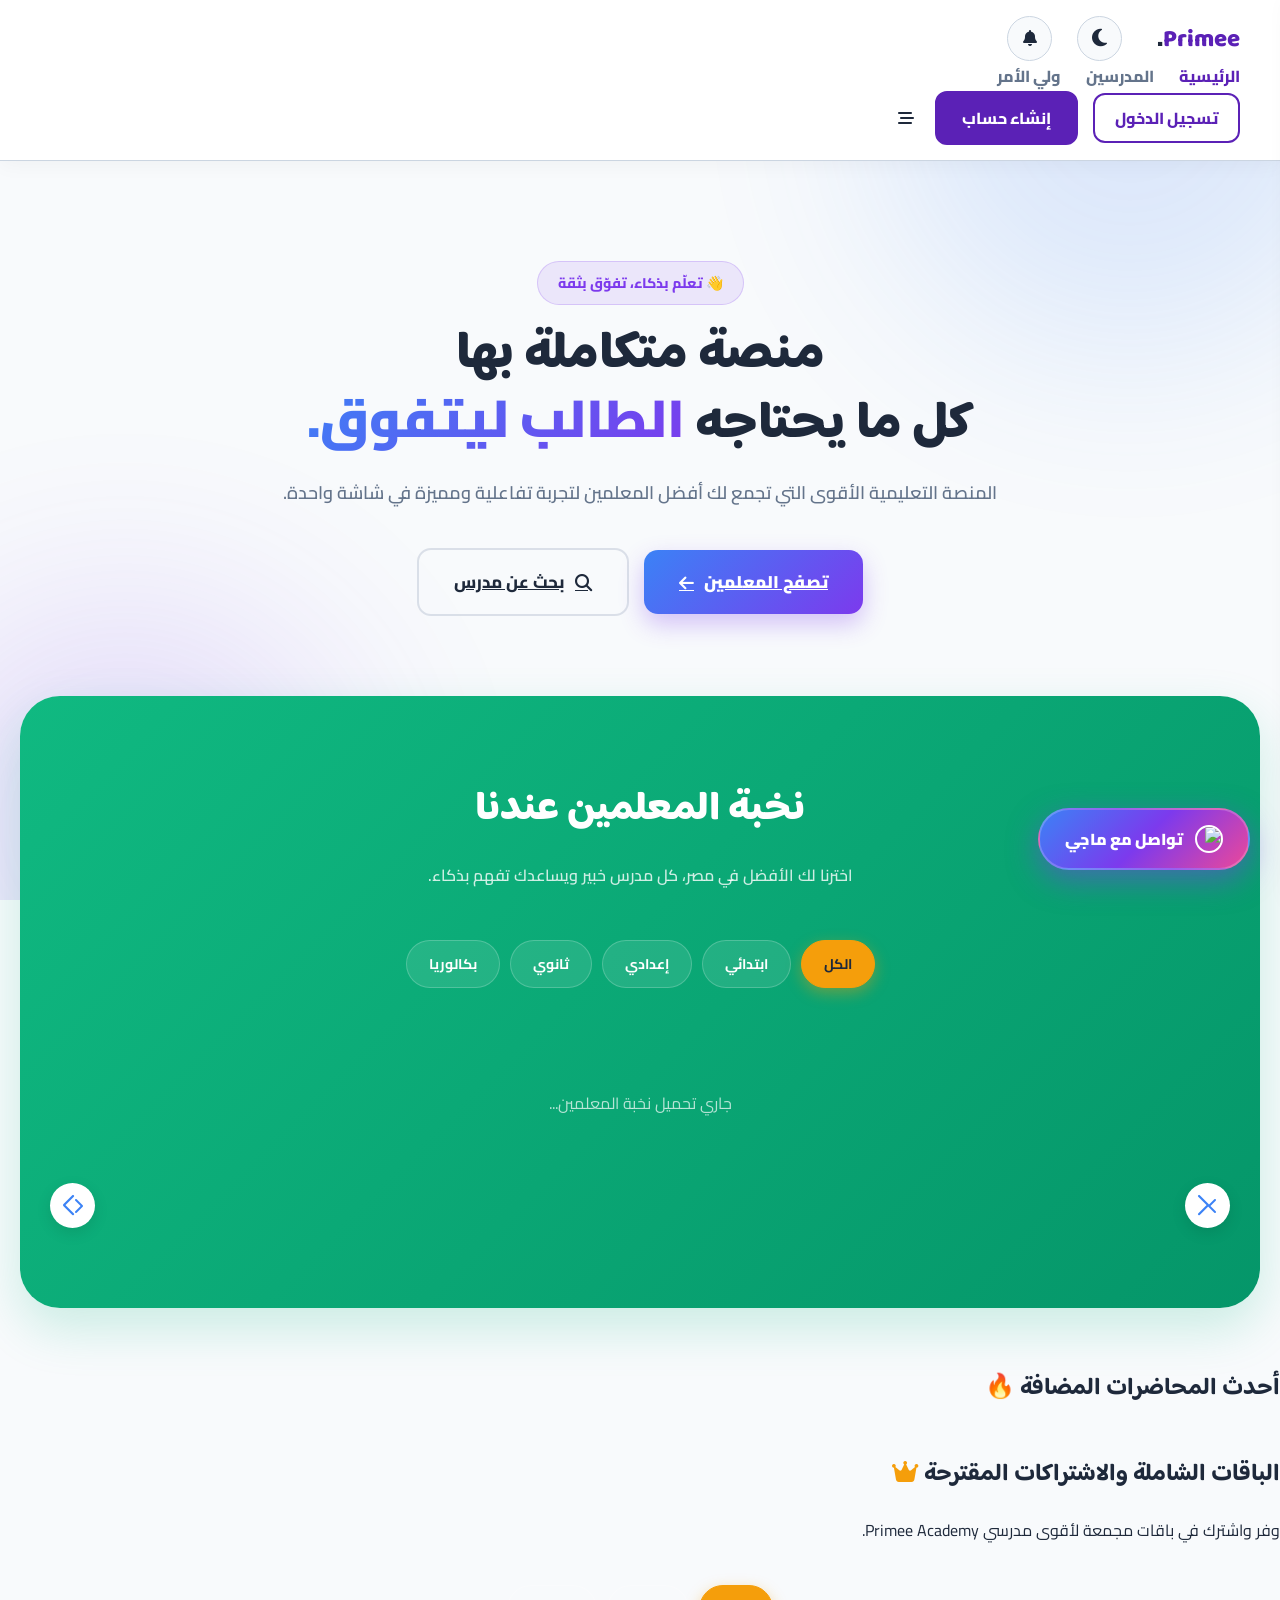
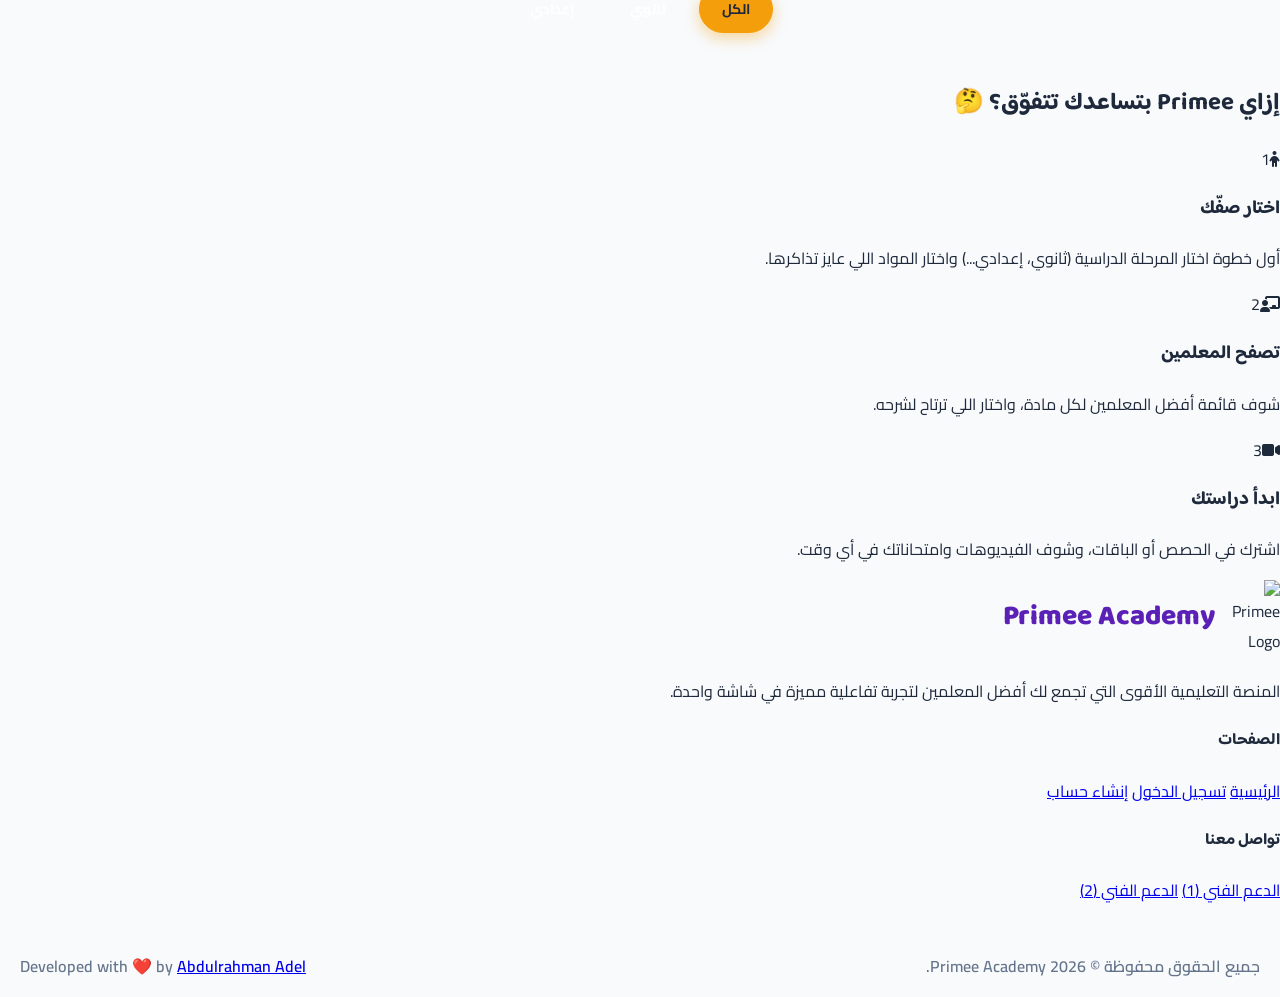
==== commit 59d2aed2: "Update index.html" ====
--- a/index.html
+++ b/index.html
@@ -3,274 +3,452 @@
 <head>
     <meta charset="UTF-8">
     <meta name="viewport" content="width=device-width, initial-scale=1.0">
-    <title>Primee Academy - المنصة التعليمية الأولى</title>
-
+    <title>Primee Academy - تعلّم بذكاء، في شاشة واحدة</title>
+
+    <!-- الخطوط -->
     <link rel="preconnect" href="https://fonts.googleapis.com">
     <link rel="preconnect" href="https://fonts.gstatic.com" crossorigin>
     <link href="https://fonts.googleapis.com/css2?family=Cairo:wght@400;600;700;800;900&family=Baloo+Bhaijaan+2:wght@600;700;800;900&display=swap" rel="stylesheet">
 
+    <!-- المكتبات الخارجية -->
     <link rel="stylesheet" href="https://cdnjs.cloudflare.com/ajax/libs/font-awesome/6.4.0/css/all.min.css">
     <link rel="stylesheet" href="https://cdn.jsdelivr.net/npm/swiper@11/swiper-bundle.min.css" />
-    <link rel="stylesheet" href="style.css?v=131">
+    <link rel="stylesheet" href="style.css?v=150"> <!-- تأكد من تحديث الـ v لكسر الكاش -->
+
     <style>
         :root{
             --pm-blue:#3b82f6; --pm-blue-dark:#1d4ed8;
             --pm-purple:#7c3aed; --pm-purple-dark:#5b21b6;
             --pm-green:#10b981; --pm-amber:#f59e0b; --pm-pink:#ec4899;
-            --bg-body: #090d16; /* لون خلفية غامق */
-            --bg-card: #111827; /* لون كروت أفتح قليلاً */
-            --text-main: #f8fafc;
-            --text-muted: #94a3b8;
-            --input-bg: rgba(255, 255, 255, 0.05);
-            --input-border: rgba(148, 163, 184, 0.2);
-        }
-        body { background-color: var(--bg-body); color: var(--text-main); font-family: 'Cairo', sans-serif; }
-        h1, h2, h3, h4, .nav-brand, .creative-tip-number, .footer-logo h3{
-            font-family: 'Baloo Bhaijaan 2','Cairo',sans-serif !important;
-        }
-
+            --pm-bg-clean: #f8fafc; /* خلفية بيضاء نظيفة جداً */
+            --pm-text-main: #1e293b;
+            --pm-text-muted: #64748b;
+        }
+
+        [data-theme="dark"] {
+            --pm-bg-clean: #0f172a;
+            --pm-text-main: #f8fafc;
+            --pm-text-muted: #94a3b8;
+        }
+
+        body { background-color: var(--pm-bg-clean); font-family: 'Cairo', sans-serif; color: var(--pm-text-main); }
+        h1, h2, h3, h4, .nav-brand, .modern-section-title, .footer-logo h3 { font-family: 'Baloo Bhaijaan 2', 'Cairo', sans-serif !important; }
+
+        /* ستايل Aurora الخلفي (كرتوني وهادئ) */
         .pm-aurora{ position: fixed; inset: 0; z-index: -1; overflow: hidden; pointer-events: none; }
-        .pm-aurora span{
-            position: absolute; border-radius: 50%; filter: blur(120px); opacity: .2;
-            animation: pmFloat 18s ease-in-out infinite;
-        }
-        .pm-aurora span:nth-child(1){ width: 450px; height: 450px; background: var(--pm-blue); top: -120px; right: -80px; }
-        .pm-aurora span:nth-child(2){ width: 400px; height: 400px; background: var(--pm-purple); bottom: -140px; left: -100px; animation-delay: -6s; }
-        .pm-aurora span:nth-child(3){ width: 320px; height: 320px; background: var(--pm-pink); top: 40%; left: 45%; animation-delay: -3s; opacity: .1; }
-        @keyframes pmFloat{
-            0%,100%{ transform: translate(0,0) scale(1); }
-            50%{ transform: translate(30px,-25px) scale(1.08); }
-        }
-
-        /* ---------- الهيرو: تصميم أنظف ---------- */
-        .hero-flex-container {
-            display: flex;
-            align-items: center;
-            justify-content: space-between;
-            gap: 20px;
-            min-height: 400px;
+        .pm-aurora span{ position: absolute; border-radius: 50%; filter: blur(100px); opacity: .15; animation: pmFloat 20s ease-in-out infinite; }
+        .pm-aurora span:nth-child(1){ width: 500px; height: 500px; background: var(--pm-blue); top: -150px; right: -100px; }
+        .pm-aurora span:nth-child(2){ width: 450px; height: 450px; background: var(--pm-purple); bottom: -150px; left: -100px; animation-delay: -5s; }
+        @keyframes pmFloat{ 0%,100%{ transform: translate(0,0); } 50%{ transform: translate(40px,-30px); } }
+
+        /* ---------- 1. الهيرو (ستايل بسطتهالك: نظيف ومتمركز) ---------- */
+        .modern-hero-section {
+            text-align: center;
+            padding: 100px 20px 80px;
             position: relative;
-        }
-        .hero-content {
             z-index: 2;
-            max-width: 50%;
-            text-align: right;
-        }
-        .hero-wrapper {
-            border-radius: 20px; 
-            margin: 20px auto; 
-            max-width: 1350px; 
-            padding: 40px;
-            background: radial-gradient(circle at center, var(--bg-card) 0%, var(--bg-body) 100%);
-        }
-        .hero-badge {
+            max-width: 900px;
+            margin: 0 auto;
+        }
+        .modern-hero-badge {
             background: rgba(124, 58, 237, 0.1);
             color: var(--pm-purple);
-            padding: 6px 15px;
+            padding: 8px 20px;
             border-radius: 30px;
             font-weight: 800;
-            display: inline-block;
-            margin-bottom: 15px;
             font-size: 14px;
-        }
-        #heroTitle { font-size: 40px; font-weight: 900; color: #fff; margin-bottom: 15px; line-height: 1.3; }
-        #heroTitle span { color: var(--pm-amber); }
-        .hero-content p { color: var(--text-muted); font-size: 16px; line-height: 1.6; margin-bottom: 30px; max-width: 90%; }
-        .hero-buttons { display: flex; gap: 15px; }
-        .btn-primary-hero {
-            background: var(--pm-amber);
-            color: #000;
-            padding: 12px 25px;
-            border-radius: 10px;
-            font-weight: 800;
+            display: inline-flex;
+            align-items: center;
+            gap: 8px;
+            margin-bottom: 20px;
+            border: 1px solid rgba(124, 58, 237, 0.2);
+        }
+        .modern-hero-section h1 {
+            font-size: 52px;
+            font-weight: 900;
+            line-height: 1.2;
+            margin: 0 0 20px 0;
+            color: var(--pm-text-main);
+        }
+        .modern-hero-section h1 span {
+            background: linear-gradient(135deg, var(--pm-blue), var(--pm-purple));
+            -webkit-background-clip: text;
+            -webkit-text-fill-color: transparent;
+        }
+        .modern-hero-section p {
+            color: var(--pm-text-muted);
+            font-size: 18px;
+            font-weight: 600;
+            line-height: 1.7;
+            margin-bottom: 40px;
+        }
+        .modern-hero-btns {
             display: flex;
+            gap: 15px;
+            justify-content: center;
+            align-items: center;
+        }
+        .btn-modern-primary {
+            background: linear-gradient(135deg, var(--pm-blue), var(--pm-purple));
+            color: white;
+            padding: 16px 35px;
+            border-radius: 14px;
+            font-weight: 900;
+            font-size: 17px;
+            cursor: pointer;
+            border: none;
+            display: inline-flex;
             align-items: center;
             gap: 10px;
-        }
-        .btn-secondary-hero {
-            background: rgba(255, 255, 255, 0.05);
-            color: #fff;
-            padding: 12px 25px;
-            border-radius: 10px;
+            transition: 0.3s;
+            box-shadow: 0 10px 25px rgba(124, 58, 237, 0.3);
+        }
+        .btn-modern-primary:hover { transform: translateY(-3px); box-shadow: 0 15px 30px rgba(124, 58, 237, 0.4); }
+        
+        .btn-modern-secondary {
+            background: transparent;
+            color: var(--pm-text-main);
+            padding: 16px 35px;
+            border-radius: 14px;
             font-weight: 800;
-            border: 1px solid rgba(255,255,255,0.1);
-            display: flex;
+            font-size: 17px;
+            cursor: pointer;
+            border: 2px solid rgba(148, 163, 184, 0.3);
+            display: inline-flex;
             align-items: center;
             gap: 10px;
-        }
-        .hero-image { width: 45%; max-height: 380px; position: relative; z-index: 3; }
-        .hero-teacher-img { max-height: 100%; max-width: 100%; object-fit: contain; }
-
-        /* ---------- كروت المدرسين: تصميم بسيط وواضح ---------- */
-        .swiper.teachers-slider { padding: 30px 5px 60px !important; }
-        .teachers-slider .swiper-slide { width: 260px !important; height: auto !important; display: flex !important; justify-content: center !important; }
-
+            transition: 0.3s;
+        }
+        .btn-modern-secondary:hover { background: rgba(148, 163, 184, 0.1); border-color: rgba(148, 163, 184, 0.5); }
+
+        /* ---------- 2. سكشن المدرسين (خلفية كرتونية خضراء) ---------- */
+        .modern-teachers-section {
+            background: linear-gradient(135deg, #10b981, #059669);
+            padding: 80px 20px;
+            border-radius: 40px;
+            margin: 0 20px 60px;
+            position: relative;
+            overflow: hidden;
+            box-shadow: 0 20px 50px rgba(16, 185, 129, 0.2);
+        }
+        [data-theme="dark"] .modern-teachers-section { background: linear-gradient(135deg, #064e3b, #0d1527); }
+        
+        .modern-section-header {
+            text-align: center;
+            max-width: 700px;
+            margin: 0 auto 50px;
+        }
+        .modern-section-title {
+            font-size: 40px;
+            font-weight: 900;
+            color: white;
+            margin: 0 0 10px 0;
+        }
+        .modern-section-subtitle {
+            color: rgba(255,255,255,0.8);
+            font-weight: 600;
+            font-size: 16px;
+        }
+
+        /* تعديل ستايل الفلاتر لتكون شيك ونظيفة */
+        .packages-filters-container { justify-content: center; margin-bottom: 30px; gap: 10px; flex-wrap: wrap; }
+        .modern-filter-btn {
+            background: rgba(255,255,255,0.1);
+            color: white;
+            border: 1px solid rgba(255,255,255,0.2);
+            padding: 10px 22px;
+            border-radius: 30px;
+            font-weight: 700;
+            font-size: 14px;
+            cursor: pointer;
+            transition: 0.3s;
+        }
+        .modern-filter-btn:hover, .modern-filter-btn.active {
+            background: var(--pm-amber);
+            color: #1e293b;
+            border-color: var(--pm-amber);
+            box-shadow: 0 5px 15px rgba(245, 158, 11, 0.4);
+        }
+
+        /* كروت المعلمين (Primee Style & Nofade) */
+        .swiper.teachers-slider { padding: 20px 10px 60px !important; overflow: visible !important; }
         .primee-teacher-card {
-            width: 100% !important;
-            height: 400px !important;
-            border-radius: 20px !important;
-            overflow: hidden !important;
-            position: relative !important;
-            background: var(--bg-card) !important;
-            border: 1px solid var(--input-border) !important;
-            display: flex !important;
-            flex-direction: column !important;
+            width: 270px !important; height: 460px !important;
+            border-radius: 24px !important;
+            background: #0d1527 !important;
+            border: 1px solid rgba(255, 255, 255, 0.15) !important;
+            box-shadow: 0 12px 30px rgba(0, 0, 0, 0.4) !important;
             transition: all 0.35s ease;
-            cursor: pointer;
-        }
-        .primee-teacher-card:hover {
-            transform: translateY(-8px) !important;
-            border-color: var(--pm-blue) !important;
-            box-shadow: 0 15px 35px rgba(0, 0, 0, 0.4) !important;
-        }
-        .pt-card-img-wrapper {
-            position: relative !important;
-            width: 100% !important;
-            height: 220px !important;
-            display: flex !important;
-            justify-content: center !important;
-            align-items: center !important;
-            background: radial-gradient(circle at top, rgba(59, 130, 246, 0.1) 0%, transparent 80%);
-        }
-        .pt-card-img {
-            max-height: 200px !important;
-            max-width: 90% !important;
-            object-fit: contain !important;
-            transition: 0.35s ease;
-        }
-        .primee-teacher-card:hover .pt-card-img { transform: scale(1.04) !important; }
-        .pt-card-subject-tag {
-            position: absolute !important;
-            bottom: 10px !important;
-            right: 10px !important;
-            background: rgba(245, 158, 11, 0.1) !important;
-            color: var(--pm-amber) !important;
-            padding: 4px 10px !important;
-            border-radius: 8px !important;
-            font-size: 11px !important;
-            font-weight: 900 !important;
-        }
-        .pt-card-info-box {
-            padding: 20px 15px;
-            text-align: center;
-            display: flex;
-            flex-direction: column;
-            gap: 12px;
-            flex-grow: 1;
-            justify-content: space-between;
-        }
-        .pt-card-name {
-            font-size: 18px;
-            font-weight: 900;
-            color: #fff;
-            margin: 0;
-            font-family: 'Baloo Bhaijaan 2', sans-serif !important;
-        }
-        .pt-card-actions { display: flex; flex-direction: column; gap: 8px; }
-        .btn-view-lessons {
-            background: var(--pm-blue) !important;
-            color: #fff !important;
-            border: none !important;
-            padding: 10px !important;
-            border-radius: 8px !important;
-            font-weight: 800 !important;
-            font-size: 13px !important;
-            cursor: pointer !important;
-            display: flex !important;
-            align-items: center !important;
-            justify-content: center !important;
-            gap: 6px !important;
-        }
-        .btn-follow-modern {
-            background: transparent !important;
-            border: 1px solid rgba(255, 255, 255, 0.1) !important;
-            color: var(--text-muted) !important;
-            padding: 9px !important;
-            border-radius: 8px !important;
-            font-weight: 700 !important;
-            font-size: 12px !important;
-        }
-        .btn-follow-modern:hover { border-color: var(--pm-purple) !important; color: #fff !important; }
-
-        @media (max-width: 992px) {
-            .hero-flex-container { flex-direction: column; text-align: center; }
-            .hero-content { max-width: 100%; }
-            .hero-image { display: none; }
-            .hero-wrapper { padding: 30px 15px; }
+            opacity: 1 !important; filter: none !important;
+        }
+        .primee-teacher-card:hover { transform: translateY(-8px) !important; box-shadow: 0 20px 40px rgba(59,130,246,0.28) !important; }
+
+        /* ---------- زرار وشات ماجي السري ---------- */
+        .floating-ai-btn {
+            position: fixed !important; bottom: 30px !important; right: 30px !important;
+            background: linear-gradient(135deg, var(--pm-blue), var(--pm-purple), var(--pm-pink)) !important;
+            color: white !important; padding: 14px 25px !important; border-radius: 35px !important;
+            cursor: pointer !important; display: flex !important; align-items: center !important;
+            gap: 12px !important; z-index: 9999 !important;
+            box-shadow: 0 10px 30px rgba(124,58,237,0.5) !important;
+            font-weight: 900 !important; transition: all 0.3s ease !important;
+        }
+        .floating-ai-btn:hover { transform: scale(1.05) translateY(-5px) !important; }
+        .floating-ai-btn img { width: 28px !important; height: 28px !important; }
+
+        /* شات ماجي */
+        .ai-chat-modal { z-index: 100000 !important; }
+
+        /* تنسيقات الموبايل */
+        @media (max-width: 768px) {
+            .modern-hero-section h1 { font-size: 34px; }
+            .modern-hero-section p { font-size: 16px; }
+            .modern-hero-btns { flex-direction: column; width: 100%; gap: 10px; }
+            .btn-modern-primary, .btn-modern-secondary { width: 100%; justify-content: center; }
+            .modern-teachers-section { margin: 0 10px 40px; padding: 50px 15px; border-radius: 25px; }
+            .modern-section-title { font-size: 28px; }
+            .floating-ai-btn { bottom: 20px !important; right: 20px !important; padding: 12px 20px !important; font-size: 14px !important; }
         }
     </style>
 </head>
 <body class="index-body">
 
-    <div class="pm-aurora" aria-hidden="true"><span></span><span></span><span></span></div>
-
-    <div id="parentModal" class="custom-modal-overlay">...</div>
-    <div id="teacherCoursesModal" class="custom-modal-overlay">...</div>
-    <div id="allTeachersModal" class="custom-modal-overlay">...</div>
-    <div id="stageSelectionModal" class="custom-modal-overlay">...</div>
-    <div id="pmNotifyModal" class="custom-modal-overlay">...</div>
-    <div id="confirmBuyModal" class="custom-modal-overlay">...</div>
-    <div id="searchTeacherModal" class="custom-modal-overlay">...</div>
-
-    <div id="stagesDrawer" class="side-drawer">...</div>
+    <!-- Aurora Background -->
+    <div class="pm-aurora" aria-hidden="true"><span></span><span></span></div>
+
+    <!-- النوافذ المنبثقة (نفس وظائفك) -->
+    <div id="parentModal" class="custom-modal-overlay"><div class="custom-modal-content"><div class="modal-icon" style="color: var(--pm-purple);"><i class="fas fa-user-shield"></i></div><h3>بوابة ولي الأمر 👨‍👩‍👧</h3><p>أدخل رقم هاتف الطالب لمتابعة مستواه ودرجاته.</p><input type="text" id="parentStudentPhone" placeholder="رقم هاتف الطالب (مثال: 010...)" style="margin-bottom: 20px; width: 100%;"><div class="modal-actions"><button class="btn-confirm" id="btnParentLogin">دخول للمتابعة</button><button class="btn-cancel" onclick="document.getElementById('parentModal').classList.remove('active')">إلغاء</button></div></div></div>
+    <div id="teacherCoursesModal" class="custom-modal-overlay"><div class="custom-modal-content" style="max-width: 900px; width: 90%; max-height: 85vh; overflow-y: auto; background: var(--pm-bg-clean); border: 1px solid rgba(148,163,184,0.1); text-align: right;"><div style="display: flex; justify-content: space-between; align-items: center; border-bottom: 1px solid rgba(148,163,184,0.1); padding-bottom: 15px; margin-bottom: 20px;"><h3 id="modalTeacherName" style="margin: 0; color: var(--pm-text-main); font-size: 24px; font-weight: 900;">حصص الأستاذ</h3><button onclick="document.getElementById('teacherCoursesModal').classList.remove('active')" style="background: rgba(239, 68, 68, 0.1); border: none; color: #ef4444; width: 40px; height: 40px; border-radius: 10px; font-size: 18px; cursor: pointer;"><i class="fas fa-times"></i></button></div><div id="modalCoursesGrid" style="display: grid; grid-template-columns: repeat(auto-fill, minmax(260px, 1fr)); gap: 20px;"></div></div></div>
+    <div id="allTeachersModal" class="custom-modal-overlay"><div class="custom-modal-content" style="max-width: 1100px; width: 95%; max-height: 90vh; overflow-y: auto;"><div style="display: flex; justify-content: space-between; align-items: center; padding-bottom: 20px; margin-bottom: 25px; border-bottom: 2px solid rgba(148,163,184,0.1);"><h3 style="margin: 0; font-size: 26px; font-weight: 900; color: var(--pm-text-main);"><i class="fas fa-chalkboard-user"></i> نخبة المعلمين</h3><button onclick="document.getElementById('allTeachersModal').classList.remove('active')" style="background: rgba(239, 68, 68, 0.1); border: none; color: #ef4444; width: 42px; height: 42px; border-radius: 12px; font-size: 18px; cursor: pointer;"><i class="fas fa-times"></i></button></div><div style="display: grid; grid-template-columns: repeat(auto-fill, minmax(240px, 1fr)); gap: 20px;" id="allTeachersGrid"></div></div></div>
+    <div id="stageSelectionModal" class="custom-modal-overlay"><div class="custom-modal-content" style="max-width: 600px;"><h3 style="color: var(--pm-purple); font-size: 24px; margin-bottom: 10px;">اختر المرحلة الدراسية 📚</h3><p style="color: var(--pm-text-muted); margin-bottom: 25px;">علشان نعرضلك حصص الأستاذ المناسبة ليك</p><div style="display: grid; grid-template-columns: repeat(auto-fit, minmax(130px, 1fr)); gap: 15px;"><button onclick="selectStageAndLoadCourses('ابتدائي')" style="background: rgba(59,130,246,0.05); color: #3b82f6; border: 2px solid #3b82f6; padding: 15px; border-radius: 15px; font-size: 16px; font-weight: 800; cursor: pointer;"><i class="fas fa-child" style="display:block; font-size: 24px; margin-bottom: 5px;"></i>ابتدائي</button><button onclick="selectStageAndLoadCourses('إعدادي')" style="background: rgba(16,185,129,0.05); color: #10b981; border: 2px solid #10b981; padding: 15px; border-radius: 15px; font-size: 16px; font-weight: 800; cursor: pointer;"><i class="fas fa-book-reader" style="display:block; font-size: 24px; margin-bottom: 5px;"></i>إعدادي</button><button onclick="selectStageAndLoadCourses('ثانوي')" style="background: rgba(245,158,11,0.05); color: #f59e0b; border: 2px solid #f59e0b; padding: 15px; border-radius: 15px; font-size: 16px; font-weight: 800; cursor: pointer;"><i class="fas fa-graduation-cap" style="display:block; font-size: 24px; margin-bottom: 5px;"></i>ثانوي</button><button onclick="selectStageAndLoadCourses('بكالوريا')" style="background: rgba(217,70,239,0.05); color: #d946ef; border: 2px solid #d946ef; padding: 15px; border-radius: 15px; font-size: 16px; font-weight: 800; cursor: pointer;"><i class="fas fa-university" style="display:block; font-size: 24px; margin-bottom: 5px;"></i>بكالوريا</button></div><button onclick="document.getElementById('stageSelectionModal').classList.remove('active')" style="margin-top: 25px; background: rgba(239,68,68,0.1); color: #ef4444; border: none; padding: 10px 30px; border-radius: 10px; font-weight: bold; cursor: pointer;">إلغاء</button></div></div>
+    <div id="pmNotifyModal" class="custom-modal-overlay"><div class="custom-modal-content" style="max-width: 450px;"><div class="modal-icon" id="pmNotifyIcon" style="color: #10b981;"><i class="fas fa-check-circle"></i></div><h3 id="pmNotifyTitle" style="color: var(--pm-text-main); font-size: 22px; margin: 15px 0 10px; font-weight: 900;"></h3><p id="pmNotifyMessage" style="color: var(--pm-text-muted); margin-bottom: 25px; font-size: 15px; font-weight: 600; line-height: 1.6;"></p><button id="pmNotifyBtn" onclick="document.getElementById('pmNotifyModal').classList.remove('active')" style="background: var(--pm-green); color: white; border: none; padding: 12px 35px; border-radius: 12px; font-size: 16px; font-weight: 800; cursor: pointer;">تمام</button></div></div>
+    <div id="confirmBuyModal" class="custom-modal-overlay"><div class="custom-modal-content"><div class="modal-icon" style="color: #10b981;"><i class="fas fa-shopping-cart"></i></div><h3>تأكيد الاشتراك</h3><p id="confirmBuyText" style="margin-bottom: 15px; font-size: 16px; line-height: 1.6;"></p><div id="promoCodeContainer" style="display: flex; gap: 10px; margin-bottom: 10px;"><input type="text" id="promoCodeInput" placeholder="أدخل كود الخصم (إن وجد)" style="flex: 1; padding: 12px; border-radius: 8px; border: 1px solid rgba(148,163,184,0.2); background: rgba(0,0,0,0.05); color: var(--pm-text-main); font-family: 'Cairo'; text-transform: uppercase;"><button id="btnApplyPromo" style="background: var(--pm-blue); color: #fff; border: none; padding: 0 15px; border-radius: 8px; font-weight: 800; cursor: pointer; font-family: 'Cairo';">تطبيق</button></div><p id="promoStatusMsg" style="margin-bottom: 20px; font-size: 14px; font-weight: bold;"></p><div class="modal-actions"><button class="btn-confirm" id="btnExecuteBuy" style="background: var(--pm-green);">نعم، اشترك الآن</button><button class="btn-cancel" onclick="document.getElementById('confirmBuyModal').classList.remove('active')">إلغاء</button></div></div></div>
+    <div id="searchTeacherModal" class="custom-modal-overlay"><div class="custom-modal-content"><div class="modal-icon" style="color: #3b82f6;"><i class="fas fa-search"></i></div><h3>ابحث عن مدرسك</h3><input type="text" id="searchTeacherInput" placeholder="اكتب اسم المدرس هنا..." style="width: 100%; padding: 15px; border-radius: 12px; border: 2px solid rgba(148,163,184,0.2); background: rgba(0,0,0,0.05); color: var(--pm-text-main); margin-bottom: 20px;"><div class="modal-actions"><button class="btn-confirm" id="btnExecuteSearchTeacher" style="background: #3b82f6;">بحث</button><button class="btn-cancel" onclick="document.getElementById('searchTeacherModal').classList.remove('active')">إغلاق</button></div></div></div>
+
+    <!-- القائمة الجانبية (Mobile Drawer) -->
+    <div id="stagesDrawer" class="side-drawer">
+        <div class="drawer-header">
+            <div class="nav-brand" style="font-size: 26px;">Primee<span>.</span></div>
+            <button id="closeDrawer" class="btn-close-drawer"><i class="fas fa-times"></i></button>
+        </div>
+        <div class="pm-theme-switch-row">
+            <div class="pm-theme-switch-label"><i class="fas fa-circle-half-stroke"></i><span>المظهر</span></div>
+            <button id="themeToggleBtnMobile" class="pm-switch-btn"><div class="pm-switch-circle"><i class="fas fa-sun"></i></div></button>
+        </div>
+        <div id="mobileAuthSection" class="mobile-auth-wrapper">
+            <a href="login.html" class="btn-primary-mobile">تسجيل الدخول</a>
+            <a href="register.html" class="btn-secondary-mobile">إنشاء حساب</a>
+        </div>
+        <ul class="drawer-links">
+            <li><a href="index.html" class="active"><i class="fas fa-home"></i> الرئيسية</a></li>
+            <li><a href="#" onclick="document.getElementById('parentModal').classList.add('active'); closeDrawer();"><i class="fas fa-user-shield"></i> بوابة ولي الأمر</a></li>
+            <li id="mobileMyCoursesLink" style="display: none;"><a href="student-dashboard.html"><i class="fas fa-laptop-code"></i> كورساتي</a></li>
+            <div class="drawer-divider"></div>
+            <span class="drawer-subtitle">الدعم الفني:</span>
+            <li><a href="https://wa.me/201042728734" target="_blank" style="color: #25d366;"><i class="fab fa-whatsapp"></i> 01042728734</a></li>
+        </ul>
+    </div>
     <div id="drawerOverlay" class="drawer-overlay"></div>
 
-    <nav class="main-navbar" style="position: relative; z-index: 100;">...</nav>
-
-    <div class="hero-wrapper">
-        <header class="hero-section">
-            <div class="hero-flex-container">
-                <div class="hero-content">
-                    <span class="hero-badge">👋 مرحباً بك في Primee Academy</span>
-                    <h1 id="heroTitle">تعلّم بذكاء،<br><span>في شاشة واحدة.</span></h1>
-                    <p>المنصة التعليمية الأقوى التي تجمع لك أفضل المعلمين لتقديم تجربة تعليمية تفاعلية ومميزة.</p>
-                    <div class="hero-buttons">
-                        <a href="#teachersSection" onclick="document.getElementById('viewAllTeachersBtn').click();" class="btn-primary-hero">تصفح المدرسين <i class="fas fa-arrow-left"></i></a>
+    <!-- القائمة العلوية (Navbar) -->
+    <nav class="main-navbar fixed-navbar">
+        <div class="nav-container">
+            <div class="nav-right-side">
+                <div class="nav-brand">Primee<span>.</span></div>
+                <button id="themeToggleBtn" class="theme-toggle" title="تغيير المظهر"><i class="fas fa-moon"></i></button>
+                
+                <!-- الإشعارات -->
+                <div class="nav-bell-wrapper" id="navBellBtn" onclick="document.getElementById('navDropdown').classList.toggle('active')">
+                    <i class="fas fa-bell"></i><span class="badge"></span>
+                    <div class="notifications-dropdown" id="navDropdown" onclick="event.stopPropagation()">
+                        <h4>الإشعارات</h4>
+                        <div id="notificationsListContent"><div style="text-align:center; color:#94a3b8; padding: 15px;">لا توجد إشعارات</div></div>
                     </div>
                 </div>
-                <div class="hero-image">
-                    <img src="https://www.primeeacademy.com/logo%20prime.png" alt="Primee Academy" class="hero-teacher-img">
-                </div>
-            </div>
-        </header>
-    </div>
-
-    <section id="teachersSection" class="teachers-section" style="position: relative; overflow: hidden; padding: 40px 20px; border-radius: 20px; background: var(--bg-card); box-shadow: 0 10px 30px rgba(0,0,0,0.03);">
-        <div style="position: relative; z-index: 1;">
-            <div class="section-header">
-                <h2>نخبة المعلمين</h2>
-                <a href="#" id="viewAllTeachersBtn" class="view-all">عرض جميع المدرسين <i class="fas fa-arrow-left"></i></a>
-            </div>
-            <div class="packages-filters-container" id="teachersMainFilters">
-                <button class="modern-filter-btn active" data-filter="all">الكل</button>
-                <button class="modern-filter-btn" data-filter="ابتدائي">ابتدائي</button>
-                <button class="modern-filter-btn" data-filter="إعدادي">إعدادي</button>
-                <button class="modern-filter-btn" data-filter="ثانوي">ثانوي</button>
-                <button class="modern-filter-btn" data-filter="بكالوريا">بكالوريا</button>
-            </div>
-            <div class="sub-filters-container" id="teachersSubFilters"></div>
+            </div>
+            
+            <ul class="nav-links">
+                <li><a href="index.html" class="active">الرئيسية</a></li>
+                <li><a href="#teachersSection">المدرسين</a></li>
+                <li><a href="#" onclick="document.getElementById('parentModal').classList.add('active')">ولي الأمر</a></li>
+                <li id="myCoursesLink" style="display: none;"><a href="student-dashboard.html">كورساتي</a></li>
+            </ul>
+
+            <div class="nav-left-side" id="navAuthSection">
+                <a href="login.html" class="btn-nav-login">تسجيل الدخول</a>
+                <a href="register.html" class="btn-nav-signup">إنشاء حساب</a>
+                <button id="openDrawer" class="btn-hamburger"><i class="fas fa-bars-staggered"></i></button>
+            </div>
+        </div>
+    </nav>
+
+    <!-- ========================================== -->
+    <!-- 1. قسم الهيرو (ستايل بسطتهالك النظيف) -->
+    <!-- ========================================== -->
+    <header class="modern-hero-section">
+        <div class="modern-hero-badge">👋 تعلّم بذكاء، تفوّق بثقة</div>
+        <h1 id="heroTitle">منصة متكاملة بها<br>كل ما يحتاجه <span>الطالب ليتفوق.</span></h1>
+        <p>المنصة التعليمية الأقوى التي تجمع لك أفضل المعلمين لتجربة تفاعلية ومميزة في شاشة واحدة.</p>
+        <div class="modern-hero-btns">
+            <a href="#teachersSection" class="btn-modern-primary">تصفح المعلمين <i class="fas fa-arrow-left"></i></a>
+            <a href="#" onclick="document.getElementById('searchTeacherModal').classList.add('active')" class="btn-modern-secondary"><i class="fas fa-search"></i> بحث عن مدرس</a>
+        </div>
+    </header>
+
+    <!-- ========================================== -->
+    <!-- 2. قسم المدرسين (ترتيب بسطتهالك - خلفية خضراء) -->
+    <!-- ========================================== -->
+    <section id="teachersSection" class="modern-teachers-section">
+        <div class="modern-section-header">
+            <h2 class="modern-section-title">نخبة المعلمين عندنا</h2>
+            <p class="modern-section-subtitle">اخترنا لك الأفضل في مصر، كل مدرس خبير ويساعدك تفهم بذكاء.</p>
+        </div>
+        
+        <!-- الفلاتر (ستايل بسطتهالك النظيف) -->
+        <div class="packages-filters-container" id="teachersMainFilters">
+            <button class="modern-filter-btn active" data-filter="all">الكل</button>
+            <button class="modern-filter-btn" data-filter="ابتدائي">ابتدائي</button>
+            <button class="modern-filter-btn" data-filter="إعدادي">إعدادي</button>
+            <button class="modern-filter-btn" data-filter="ثانوي">ثانوي</button>
+            <button class="modern-filter-btn" data-filter="بكالوريا">بكالوريا</button>
+        </div>
+        <div class="sub-filters-container" id="teachersSubFilters"></div>
+
+        <!-- السلايدر (أساهم خارج السلايدر لستايل أنظف) -->
+        <div class="teachers-slider-wrapper" style="position: relative;">
             <div class="swiper teachers-slider">
                 <div class="swiper-wrapper" id="teachersGrid">
-                    <div style="text-align: center; width: 100%; color: #94a3b8; padding: 50px 20px;">جاري انضمام نخبة من المدرسين قريباً...</div>
-                </div>
-                <div class="swiper-button-next"></div>
-                <div class="swiper-button-prev"></div>
+                    <div style="text-align: center; width: 100%; color: rgba(255,255,255,0.7); padding: 50px;">جاري تحميل نخبة المعلمين...</div>
+                </div>
+            </div>
+            <!-- الأساهم خارج السلايدر -->
+            <div class="swiper-button-next modern-swiper-nav"><i class="fas fa-chevron-left"></i></div>
+            <div class="swiper-button-prev modern-swiper-nav"><i class="fas fa-chevron-right"></i></div>
+        </div>
+    </section>
+
+    <!-- ========================================== -->
+    <!-- 3. أحدث الحصص (نفس ترتيب بسطتهالك) -->
+    <!-- ========================================== -->
+    <section class="courses-slider-section">
+        <div class="courses-container">
+            <div class="section-header-centered"><h2>أحدث المحاضرات المضافة 🔥</h2></div>
+            <div class="swiper latest-courses-slider modern-courses-style">
+                <div class="swiper-wrapper" id="latestCoursesGrid"></div>
                 <div class="swiper-pagination"></div>
             </div>
         </div>
     </section>
 
-    <section>...</section>
-    <section>...</section>
-    <section>...</section>
-    <section>...</section>
-
-    <div class="modern-footer-container">...</div>
-
-    <div class="floating-ai-btn" id="openMaggieBtn">...</div>
-    <div class="ai-chat-modal" id="maggieChatModal">...</div>
-
+    <!-- ========================================== -->
+    <!-- 4. الباقات الشاملة (ستايل بسطتهالك) -->
+    <!-- ========================================== -->
+    <section class="packages-section modern-packages-style">
+        <div class="packages-container">
+            <div class="section-header-centered">
+                <h2>الباقات الشاملة والاشتراكات المقترحة <span style="color: var(--pm-amber);"><i class="fas fa-crown"></i></span></h2>
+                <p>وفر واشترك في باقات مجمعة لأقوى مدرسي Primee Academy.</p>
+            </div>
+            
+            <div class="packages-filters-container" id="packagesMainFilters">
+                <button class="modern-filter-btn active" data-filter="all">الكل</button>
+                <button class="modern-filter-btn" data-filter="ثانوي">ثانوي</button>
+                <button class="modern-filter-btn" data-filter="إعدادي">إعدادي</button>
+            </div>
+            <div class="sub-filters-container" id="packagesSubFilters"></div>
+
+            <div class="swiper packages-slider">
+                <div class="swiper-wrapper" id="packagesGridContainer"></div>
+                <div class="swiper-pagination"></div>
+            </div>
+        </div>
+    </section>
+
+    <!-- ========================================== -->
+    <!-- 5. كيف تعمل Primee؟ (ستايل بسطتهالك كروت ملونة) -->
+    <!-- ========================================== -->
+    <section class="primee-steps-section">
+        <div class="steps-container">
+            <div class="section-header-centered"><h2>إزاي Primee بتساعدك تتفوّق؟ 🤔</h2></div>
+            <div class="primee-steps-grid">
+                <div class="step-card step-1">
+                    <div class="step-icon"><i class="fas fa-child"></i><span class="step-num">1</span></div>
+                    <h3>اختار صفّك</h3>
+                    <p>أول خطوة اختار المرحلة الدراسية (ثانوي، إعدادي...) واختار المواد اللي عايز تذاكرها.</p>
+                </div>
+                <div class="step-card step-2">
+                    <div class="step-icon"><i class="fas fa-chalkboard-teacher"></i><span class="step-num">2</span></div>
+                    <h3>تصفح المعلمين</h3>
+                    <p>شوف قائمة أفضل المعلمين لكل مادة، واختار اللي ترتاح لشرحه.</p>
+                </div>
+                <div class="step-card step-3">
+                    <div class="step-icon"><i class="fas fa-video"></i><span class="step-num">3</span></div>
+                    <h3>ابدأ دراستك</h3>
+                    <p>اشترك في الحصص أو الباقات، وشوف الفيديوهات وامتحاناتك في أي وقت.</p>
+                </div>
+            </div>
+        </div>
+    </section>
+
+    <!-- ========================================== -->
+    <!-- 6. الفوتر (ستايل بسطتهالك النظيف) -->
+    <!-- ========================================== -->
+    <footer class="modern-footer">
+        <div class="footer-content">
+            <div class="footer-right">
+                <div class="footer-logo">
+                    <img src="https://www.primeeacademy.com/logo%20prime.png" alt="Primee Logo">
+                    <h3>Primee Academy</h3>
+                </div>
+                <p>المنصة التعليمية الأقوى التي تجمع لك أفضل المعلمين لتجربة تفاعلية مميزة في شاشة واحدة.</p>
+            </div>
+            <div class="footer-left">
+                <div class="footer-links-col">
+                    <h4>الصفحات</h4>
+                    <a href="index.html">الرئيسية</a>
+                    <a href="login.html">تسجيل الدخول</a>
+                    <a href="register.html">إنشاء حساب</a>
+                </div>
+                <div class="footer-links-col">
+                    <h4>تواصل معنا</h4>
+                    <a href="https://wa.me/201042728734" target="_blank">الدعم الفني (1)</a>
+                    <a href="https://wa.me/201042650344" target="_blank">الدعم الفني (2)</a>
+                </div>
+            </div>
+        </div>
+        <div class="footer-bottom">
+            <p>جميع الحقوق محفوظة &copy; 2026 Primee Academy.</p>
+            <p class="dev-credit">Developed with ❤️ by <a href="https://wa.me/201093139047" target="_blank">Abdulrahman Adel</a></p>
+        </div>
+    </footer>
+
+    <!-- ========================================== -->
+    <!-- زرار وشات ماجي السري العائم (نفس وظائفك) -->
+    <!-- ========================================== -->
+    <div class="floating-ai-btn" id="openMaggieBtn">
+        <img src="https://cdn-icons-png.flaticon.com/512/4712/4712035.png" alt="Maggie AI"> تواصل مع ماجي
+    </div>
+
+    <!-- نافذة شات ماجي -->
+    <div class="ai-chat-modal" id="maggieChatModal">
+        <div class="ai-chat-header">
+            <h3><img src="https://cdn-icons-png.flaticon.com/512/4712/4712035.png" alt="Maggie"> المساعدة ماجي</h3>
+            <button class="ai-close-btn" id="closeMaggieBtn"><i class="fas fa-times"></i></button>
+        </div>
+        <div class="ai-chat-body" id="maggieChatBody">
+            <div class="ai-msg">أهلاً بيك في Primee Academy 👋 أنا ماجي، أقدر أساعدك إزاي النهاردة؟</div>
+            <div class="maggie-options" id="mainMaggieOptions">
+                <button id="optTransfer"><i class="fas fa-mobile-alt"></i> نقل الحساب لجهاز آخر</button>
+                <button id="optWallet"><i class="fas fa-wallet"></i> مشكلة في شحن المحفظة</button>
+                <button id="optLesson"><i class="fas fa-video"></i> مشكلة في تشغيل الحصة</button>
+                <button id="optLive"><i class="fas fa-headset"></i> تواصل مباشر مع الدعم</button>
+            </div>
+        </div>
+        <div class="ai-chat-input" id="maggieInputArea" style="display: none;"></div>
+    </div>
+
+    <!-- Scripts -->
     <script src="https://cdn.jsdelivr.net/npm/swiper@11/swiper-bundle.min.js" defer></script>
-    <script type="module" src="index-script.js?v=141" defer></script>
+    <script type="module" src="index-script.js?v=150" defer></script> <!-- تأكد من تحديث الـ v لكسر الكاش -->
 </body>
 </html>
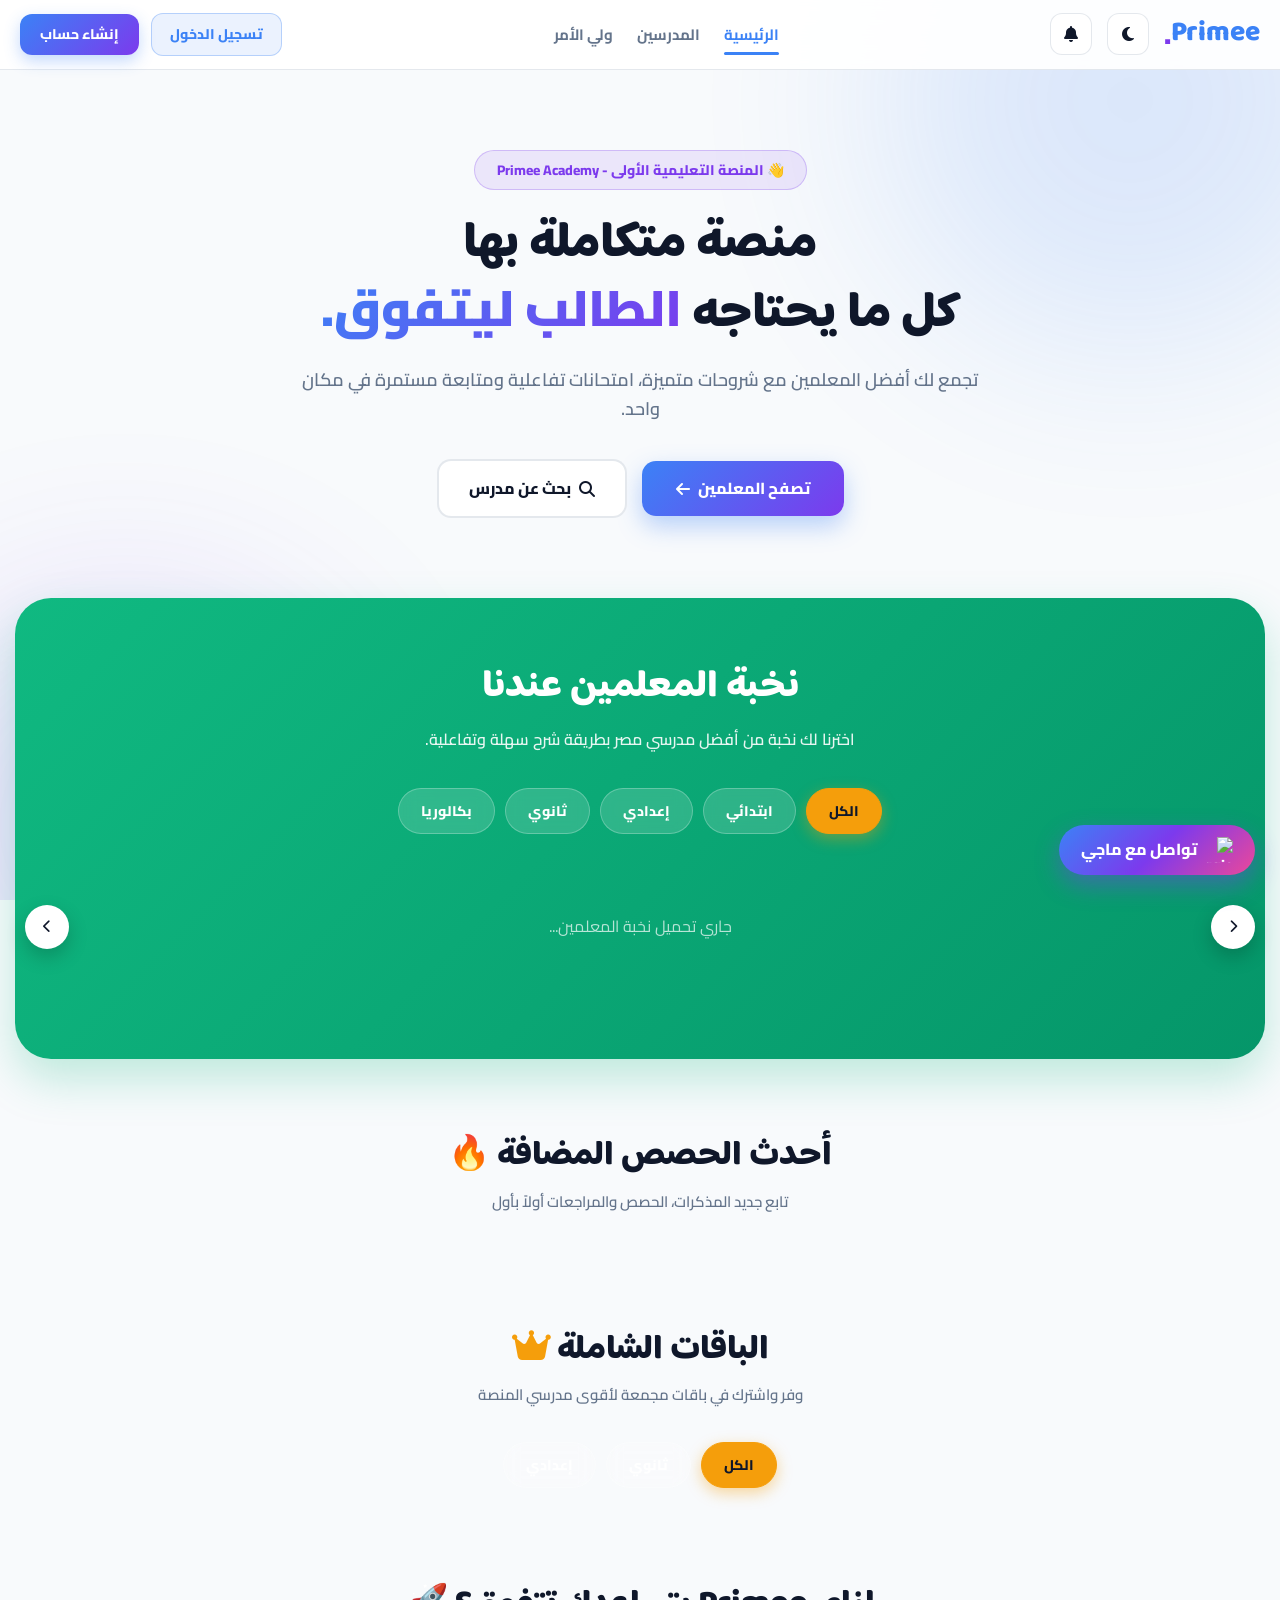
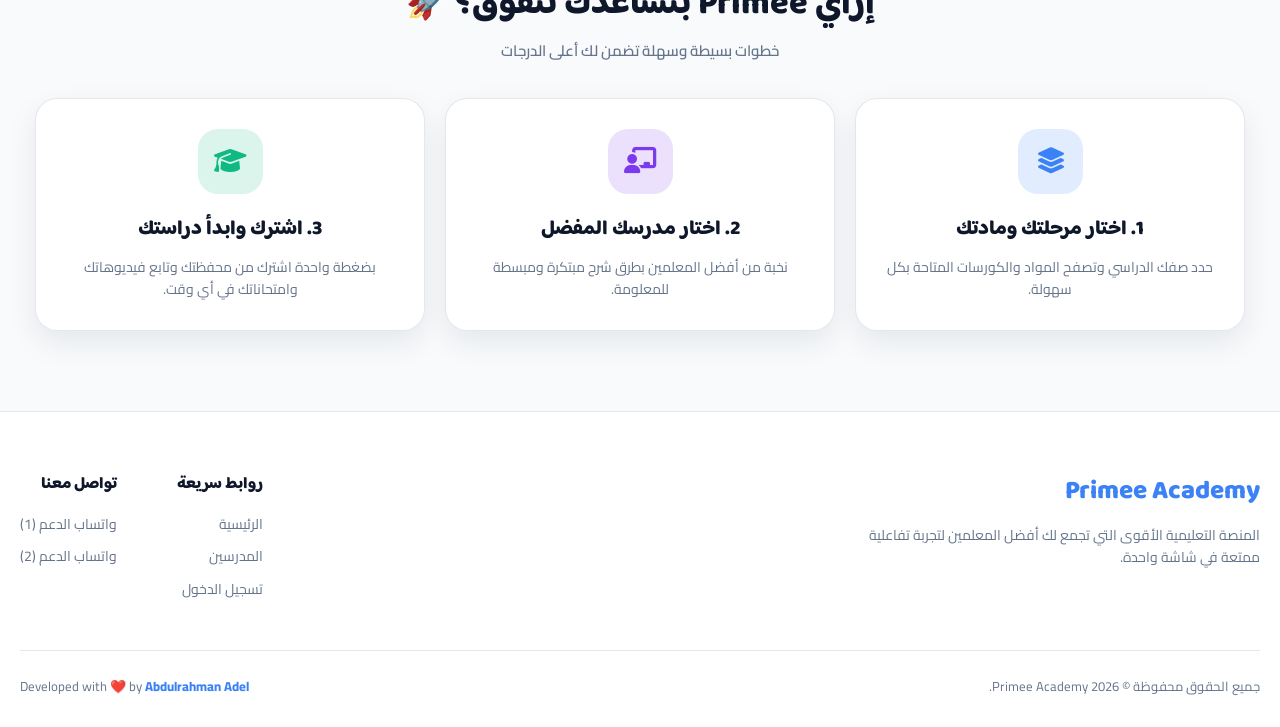
==== commit 46542735: "Update index.html" ====
--- a/index.html
+++ b/index.html
@@ -3,9 +3,9 @@
 <head>
     <meta charset="UTF-8">
     <meta name="viewport" content="width=device-width, initial-scale=1.0">
-    <title>Primee Academy - تعلّم بذكاء، في شاشة واحدة</title>
-
-    <!-- الخطوط -->
+    <title>Primee Academy - المنصة التعليمية الأولى</title>
+
+    <!-- الخطوط الرسمية -->
     <link rel="preconnect" href="https://fonts.googleapis.com">
     <link rel="preconnect" href="https://fonts.gstatic.com" crossorigin>
     <link href="https://fonts.googleapis.com/css2?family=Cairo:wght@400;600;700;800;900&family=Baloo+Bhaijaan+2:wght@600;700;800;900&display=swap" rel="stylesheet">
@@ -13,232 +13,841 @@
     <!-- المكتبات الخارجية -->
     <link rel="stylesheet" href="https://cdnjs.cloudflare.com/ajax/libs/font-awesome/6.4.0/css/all.min.css">
     <link rel="stylesheet" href="https://cdn.jsdelivr.net/npm/swiper@11/swiper-bundle.min.css" />
-    <link rel="stylesheet" href="style.css?v=150"> <!-- تأكد من تحديث الـ v لكسر الكاش -->
 
     <style>
-        :root{
-            --pm-blue:#3b82f6; --pm-blue-dark:#1d4ed8;
-            --pm-purple:#7c3aed; --pm-purple-dark:#5b21b6;
-            --pm-green:#10b981; --pm-amber:#f59e0b; --pm-pink:#ec4899;
-            --pm-bg-clean: #f8fafc; /* خلفية بيضاء نظيفة جداً */
-            --pm-text-main: #1e293b;
+        /* ==========================================================
+           🎨 PRIMEE ACADEMY — THEME & VARIABLES
+           ========================================================== */
+        :root {
+            --pm-primary: #3b82f6;
+            --pm-primary-dark: #1d4ed8;
+            --pm-secondary: #7c3aed;
+            --pm-secondary-dark: #5b21b6;
+            --pm-accent-green: #10b981;
+            --pm-accent-amber: #f59e0b;
+            --pm-accent-pink: #ec4899;
+            --pm-bg-body: #f8fafc;
+            --pm-bg-card: #ffffff;
+            --pm-border: rgba(148, 163, 184, 0.25);
+            --pm-text-main: #0f172a;
             --pm-text-muted: #64748b;
+            --pm-nav-bg: rgba(255, 255, 255, 0.92);
+            --pm-shadow: 0 10px 30px rgba(0, 0, 0, 0.06);
+            --pm-card-shadow: 0 12px 30px rgba(15, 23, 42, 0.08);
+            --pm-radius: 20px;
         }
 
         [data-theme="dark"] {
-            --pm-bg-clean: #0f172a;
+            --pm-bg-body: #090d16;
+            --pm-bg-card: #111827;
+            --pm-border: rgba(255, 255, 255, 0.12);
             --pm-text-main: #f8fafc;
             --pm-text-muted: #94a3b8;
-        }
-
-        body { background-color: var(--pm-bg-clean); font-family: 'Cairo', sans-serif; color: var(--pm-text-main); }
-        h1, h2, h3, h4, .nav-brand, .modern-section-title, .footer-logo h3 { font-family: 'Baloo Bhaijaan 2', 'Cairo', sans-serif !important; }
-
-        /* ستايل Aurora الخلفي (كرتوني وهادئ) */
-        .pm-aurora{ position: fixed; inset: 0; z-index: -1; overflow: hidden; pointer-events: none; }
-        .pm-aurora span{ position: absolute; border-radius: 50%; filter: blur(100px); opacity: .15; animation: pmFloat 20s ease-in-out infinite; }
-        .pm-aurora span:nth-child(1){ width: 500px; height: 500px; background: var(--pm-blue); top: -150px; right: -100px; }
-        .pm-aurora span:nth-child(2){ width: 450px; height: 450px; background: var(--pm-purple); bottom: -150px; left: -100px; animation-delay: -5s; }
-        @keyframes pmFloat{ 0%,100%{ transform: translate(0,0); } 50%{ transform: translate(40px,-30px); } }
-
-        /* ---------- 1. الهيرو (ستايل بسطتهالك: نظيف ومتمركز) ---------- */
+            --pm-nav-bg: rgba(15, 23, 42, 0.92);
+            --pm-shadow: 0 10px 30px rgba(0, 0, 0, 0.4);
+            --pm-card-shadow: 0 14px 35px rgba(0, 0, 0, 0.5);
+        }
+
+        * {
+            box-sizing: border-box;
+            margin: 0;
+            padding: 0;
+            font-family: 'Cairo', sans-serif;
+            -webkit-tap-highlight-color: transparent;
+        }
+
+        body {
+            background-color: var(--pm-bg-body);
+            color: var(--pm-text-main);
+            overflow-x: hidden;
+            line-height: 1.6;
+            transition: background-color 0.3s, color 0.3s;
+        }
+
+        h1, h2, h3, h4, .nav-brand, .modern-section-title, .hero-title {
+            font-family: 'Baloo Bhaijaan 2', 'Cairo', sans-serif !important;
+        }
+
+        a { text-decoration: none; color: inherit; }
+        button { font-family: inherit; }
+
+        /* خلفية الأورورا الناعمة */
+        .pm-aurora { position: fixed; inset: 0; z-index: -1; overflow: hidden; pointer-events: none; }
+        .pm-aurora span { position: absolute; border-radius: 50%; filter: blur(100px); opacity: 0.15; animation: pmFloat 18s ease-in-out infinite; }
+        .pm-aurora span:nth-child(1) { width: 500px; height: 500px; background: var(--pm-primary); top: -150px; right: -100px; }
+        .pm-aurora span:nth-child(2) { width: 450px; height: 450px; background: var(--pm-secondary); bottom: -150px; left: -100px; animation-delay: -6s; }
+        @keyframes pmFloat { 0%, 100% { transform: translate(0, 0); } 50% { transform: translate(30px, -25px); } }
+
+        /* ==========================================================
+           🧭 1. الشريط العلوي (NAVBAR)
+           ========================================================== */
+        .main-navbar {
+            position: sticky;
+            top: 0;
+            left: 0;
+            width: 100%;
+            background: var(--pm-nav-bg);
+            backdrop-filter: blur(14px);
+            -webkit-backdrop-filter: blur(14px);
+            border-bottom: 1px solid var(--pm-border);
+            z-index: 999;
+            padding: 12px 20px;
+        }
+        .nav-container {
+            max-width: 1250px;
+            margin: 0 auto;
+            display: flex;
+            align-items: center;
+            justify-content: space-between;
+            gap: 15px;
+        }
+        .nav-right-side {
+            display: flex;
+            align-items: center;
+            gap: 15px;
+        }
+        .nav-brand {
+            font-size: 28px;
+            font-weight: 900;
+            color: var(--pm-primary);
+            display: flex;
+            align-items: center;
+        }
+        .nav-brand span { color: var(--pm-secondary); }
+
+        .nav-links {
+            display: flex;
+            align-items: center;
+            gap: 24px;
+            list-style: none;
+        }
+        .nav-links a {
+            font-weight: 700;
+            font-size: 15px;
+            color: var(--pm-text-muted);
+            transition: 0.25s;
+            position: relative;
+            padding: 6px 0;
+        }
+        .nav-links a:hover, .nav-links a.active {
+            color: var(--pm-primary);
+        }
+        .nav-links a.active::after {
+            content: '';
+            position: absolute;
+            bottom: 0;
+            right: 0;
+            width: 100%;
+            height: 3px;
+            background: var(--pm-primary);
+            border-radius: 6px;
+        }
+
+        .nav-left-side {
+            display: flex;
+            align-items: center;
+            gap: 12px;
+        }
+        .theme-toggle, .btn-hamburger, .nav-bell-btn {
+            background: var(--pm-bg-card);
+            border: 1px solid var(--pm-border);
+            color: var(--pm-text-main);
+            width: 42px;
+            height: 42px;
+            border-radius: 12px;
+            display: flex;
+            align-items: center;
+            justify-content: center;
+            cursor: pointer;
+            font-size: 16px;
+            transition: 0.25s;
+        }
+        .theme-toggle:hover, .btn-hamburger:hover, .nav-bell-btn:hover {
+            border-color: var(--pm-primary);
+            color: var(--pm-primary);
+            transform: translateY(-2px);
+        }
+
+        .btn-hamburger { display: none; }
+
+        .btn-nav-login {
+            background: rgba(59, 130, 246, 0.1);
+            color: var(--pm-primary);
+            border: 1px solid rgba(59, 130, 246, 0.3);
+            padding: 9px 18px;
+            border-radius: 12px;
+            font-weight: 800;
+            font-size: 14px;
+            transition: 0.25s;
+        }
+        .btn-nav-login:hover { background: var(--pm-primary); color: #fff; }
+
+        .btn-nav-signup {
+            background: linear-gradient(135deg, var(--pm-primary), var(--pm-secondary));
+            color: #fff;
+            padding: 9px 20px;
+            border-radius: 12px;
+            font-weight: 800;
+            font-size: 14px;
+            box-shadow: 0 6px 16px rgba(59, 130, 246, 0.3);
+            transition: 0.25s;
+        }
+        .btn-nav-signup:hover { transform: translateY(-2px); box-shadow: 0 8px 20px rgba(59, 130, 246, 0.4); }
+
+        /* شارة الطالب عند تسجيل الدخول */
+        .logged-in-badge {
+            display: flex;
+            align-items: center;
+            gap: 10px;
+            background: var(--pm-bg-card);
+            border: 1px solid var(--pm-border);
+            padding: 5px 14px 5px 6px;
+            border-radius: 30px;
+            cursor: pointer;
+            transition: 0.25s;
+        }
+        .logged-in-badge:hover { border-color: var(--pm-primary); }
+        .badge-info { display: flex; flex-direction: column; text-align: right; line-height: 1.2; }
+        .s-name { font-weight: 800; font-size: 13px; color: var(--pm-text-main); }
+        .s-wallet { font-weight: 900; font-size: 12px; color: var(--pm-accent-green); }
+        .badge-avatar { width: 34px; height: 34px; border-radius: 50%; background: rgba(59, 130, 246, 0.15); color: var(--pm-primary); display: flex; align-items: center; justify-content: center; overflow: hidden; }
+
+        /* الإشعارات */
+        .nav-bell-wrapper { position: relative; }
+        .nav-bell-wrapper .badge { position: absolute; top: -3px; right: -3px; width: 10px; height: 10px; background: #ef4444; border-radius: 50%; display: none; border: 2px solid var(--pm-bg-card); }
+        .notifications-dropdown {
+            position: absolute; top: 52px; left: 0; width: 310px;
+            background: var(--pm-bg-card); border: 1px solid var(--pm-border);
+            border-radius: 18px; box-shadow: var(--pm-card-shadow);
+            padding: 15px; display: none; flex-direction: column; gap: 10px; z-index: 1000;
+        }
+        .notifications-dropdown.active { display: flex; }
+        .notifications-dropdown h4 { font-size: 15px; font-weight: 800; border-bottom: 1px solid var(--pm-border); padding-bottom: 8px; margin: 0; }
+        .notif-item { display: flex; align-items: center; gap: 10px; padding: 8px; border-radius: 10px; background: rgba(148, 163, 184, 0.06); font-size: 13px; }
+        .notif-icon { width: 30px; height: 30px; border-radius: 8px; display: flex; align-items: center; justify-content: center; font-size: 13px; flex-shrink: 0; }
+
+        /* ==========================================
+           📱 2. القائمة الجانبية للموبايل (DRAWER)
+           ========================================== */
+        .side-drawer {
+            position: fixed; top: 0; right: -320px; width: 300px; max-width: 85vw; height: 100vh;
+            background: var(--pm-bg-card); border-left: 1px solid var(--pm-border);
+            z-index: 100001; transition: 0.35s cubic-bezier(0.4, 0, 0.2, 1);
+            display: flex; flex-direction: column; padding: 20px; overflow-y: auto;
+        }
+        .side-drawer.open { right: 0; }
+        .drawer-overlay {
+            position: fixed; inset: 0; background: rgba(0, 0, 0, 0.6); backdrop-filter: blur(4px);
+            z-index: 100000; opacity: 0; visibility: hidden; transition: 0.3s;
+        }
+        .drawer-overlay.active { opacity: 1; visibility: visible; }
+        .drawer-header { display: flex; justify-content: space-between; align-items: center; margin-bottom: 20px; }
+        .btn-close-drawer { width: 38px; height: 38px; border-radius: 10px; background: rgba(239, 68, 68, 0.1); color: #ef4444; border: none; font-size: 18px; cursor: pointer; }
+        
+        .pm-theme-switch-row {
+            display: flex; align-items: center; justify-content: space-between;
+            background: rgba(148, 163, 184, 0.08); padding: 12px 16px; border-radius: 14px; margin-bottom: 18px;
+            font-size: 14px; font-weight: 700;
+        }
+        .pm-switch-btn {
+            width: 52px; height: 28px; background: #cbd5e1; border-radius: 30px; border: none; cursor: pointer; position: relative; padding: 2px;
+        }
+        .pm-switch-circle {
+            width: 24px; height: 24px; background: #fff; border-radius: 50%; display: flex; align-items: center; justify-content: center; font-size: 11px; color: var(--pm-accent-amber); transition: 0.3s;
+        }
+        body[data-theme="dark"] .pm-switch-btn { background: var(--pm-primary); }
+        body[data-theme="dark"] .pm-switch-circle { transform: translateX(-24px); color: var(--pm-primary); }
+
+        .mobile-auth-wrapper { display: flex; flex-direction: column; gap: 8px; margin-bottom: 20px; }
+        .btn-primary-mobile { background: linear-gradient(135deg, var(--pm-primary), var(--pm-secondary)); color: #fff; padding: 12px; border-radius: 12px; font-weight: 800; text-align: center; }
+        .btn-secondary-mobile { background: rgba(59, 130, 246, 0.1); color: var(--pm-primary); border: 1px solid rgba(59, 130, 246, 0.3); padding: 12px; border-radius: 12px; font-weight: 800; text-align: center; }
+        .mobile-user-profile-card { background: rgba(59, 130, 246, 0.08); border: 1px solid var(--pm-border); border-radius: 16px; padding: 15px; text-align: center; margin-bottom: 20px; }
+        .m-avatar { width: 50px; height: 50px; border-radius: 50%; margin: 0 auto 10px; background: var(--pm-primary); color: #fff; display: flex; align-items: center; justify-content: center; font-size: 20px; overflow: hidden; }
+        .btn-logout-premium { background: rgba(239, 68, 68, 0.1); color: #ef4444; border: 1px solid rgba(239, 68, 68, 0.3); padding: 8px 16px; border-radius: 10px; font-weight: 800; cursor: pointer; margin-top: 10px; width: 100%; }
+
+        .drawer-links { list-style: none; display: flex; flex-direction: column; gap: 10px; }
+        .drawer-links li a { display: flex; align-items: center; gap: 12px; padding: 12px 15px; border-radius: 12px; font-weight: 700; color: var(--pm-text-main); transition: 0.25s; }
+        .drawer-links li a:hover, .drawer-links li a.active { background: rgba(59, 130, 246, 0.1); color: var(--pm-primary); }
+        .drawer-divider { height: 1px; background: var(--pm-border); margin: 12px 0; }
+        .drawer-subtitle { font-size: 12px; color: var(--pm-text-muted); font-weight: 800; text-transform: uppercase; margin-bottom: 6px; }
+
+        /* ==========================================================
+           🚀 3. سكشن الهيرو (BASTAHALK CLEAN STYLE)
+           ========================================================== */
         .modern-hero-section {
             text-align: center;
-            padding: 100px 20px 80px;
-            position: relative;
-            z-index: 2;
+            padding: 80px 20px 60px;
             max-width: 900px;
             margin: 0 auto;
+            position: relative;
         }
         .modern-hero-badge {
             background: rgba(124, 58, 237, 0.1);
-            color: var(--pm-purple);
-            padding: 8px 20px;
+            color: var(--pm-secondary);
+            border: 1px solid rgba(124, 58, 237, 0.25);
+            padding: 8px 22px;
             border-radius: 30px;
             font-weight: 800;
             font-size: 14px;
             display: inline-flex;
             align-items: center;
             gap: 8px;
+            margin-bottom: 24px;
+        }
+        .hero-title {
+            font-size: 50px;
+            font-weight: 900;
+            line-height: 1.25;
+            color: var(--pm-text-main);
             margin-bottom: 20px;
-            border: 1px solid rgba(124, 58, 237, 0.2);
-        }
-        .modern-hero-section h1 {
-            font-size: 52px;
-            font-weight: 900;
-            line-height: 1.2;
-            margin: 0 0 20px 0;
-            color: var(--pm-text-main);
-        }
-        .modern-hero-section h1 span {
-            background: linear-gradient(135deg, var(--pm-blue), var(--pm-purple));
+        }
+        .hero-title span {
+            background: linear-gradient(135deg, var(--pm-primary), var(--pm-secondary));
             -webkit-background-clip: text;
             -webkit-text-fill-color: transparent;
         }
-        .modern-hero-section p {
+        .hero-desc {
+            font-size: 18px;
             color: var(--pm-text-muted);
-            font-size: 18px;
             font-weight: 600;
-            line-height: 1.7;
-            margin-bottom: 40px;
-        }
-        .modern-hero-btns {
-            display: flex;
+            max-width: 680px;
+            margin: 0 auto 35px;
+        }
+        .hero-action-buttons {
+            display: flex;
+            align-items: center;
+            justify-content: center;
             gap: 15px;
-            justify-content: center;
-            align-items: center;
-        }
-        .btn-modern-primary {
-            background: linear-gradient(135deg, var(--pm-blue), var(--pm-purple));
-            color: white;
-            padding: 16px 35px;
-            border-radius: 14px;
-            font-weight: 900;
-            font-size: 17px;
-            cursor: pointer;
-            border: none;
-            display: inline-flex;
-            align-items: center;
-            gap: 10px;
-            transition: 0.3s;
-            box-shadow: 0 10px 25px rgba(124, 58, 237, 0.3);
-        }
-        .btn-modern-primary:hover { transform: translateY(-3px); box-shadow: 0 15px 30px rgba(124, 58, 237, 0.4); }
-        
-        .btn-modern-secondary {
-            background: transparent;
-            color: var(--pm-text-main);
-            padding: 16px 35px;
+        }
+        .btn-hero-primary {
+            background: linear-gradient(135deg, var(--pm-primary), var(--pm-secondary));
+            color: #fff;
+            padding: 15px 34px;
             border-radius: 14px;
             font-weight: 800;
-            font-size: 17px;
+            font-size: 16px;
+            border: none;
             cursor: pointer;
-            border: 2px solid rgba(148, 163, 184, 0.3);
+            box-shadow: 0 10px 25px rgba(59, 130, 246, 0.35);
+            transition: 0.3s;
             display: inline-flex;
             align-items: center;
+            gap: 8px;
+        }
+        .btn-hero-primary:hover { transform: translateY(-3px); box-shadow: 0 14px 30px rgba(59, 130, 246, 0.45); }
+        
+        .btn-hero-secondary {
+            background: var(--pm-bg-card);
+            color: var(--pm-text-main);
+            border: 2px solid var(--pm-border);
+            padding: 15px 30px;
+            border-radius: 14px;
+            font-weight: 800;
+            font-size: 16px;
+            cursor: pointer;
+            transition: 0.3s;
+            display: inline-flex;
+            align-items: center;
+            gap: 8px;
+        }
+        .btn-hero-secondary:hover { border-color: var(--pm-primary); color: var(--pm-primary); transform: translateY(-2px); }
+
+        /* ==========================================================
+           👨‍🏫 4. سكشن نخبة المعلمين (GREEN BANNER & CARDS)
+           ========================================================== */
+        .teachers-section-wrapper {
+            background: linear-gradient(135deg, #10b981, #059669);
+            border-radius: 36px;
+            padding: 60px 25px;
+            margin: 20px auto 70px;
+            max-width: 1250px;
+            box-shadow: 0 20px 45px rgba(16, 185, 129, 0.25);
+            position: relative;
+        }
+        [data-theme="dark"] .teachers-section-wrapper {
+            background: linear-gradient(135deg, #064e3b, #0d1527);
+        }
+        .section-header-white {
+            text-align: center;
+            margin-bottom: 35px;
+            color: #fff;
+        }
+        .section-header-white h2 { font-size: 38px; font-weight: 900; margin-bottom: 8px; }
+        .section-header-white p { font-size: 16px; opacity: 0.9; font-weight: 600; }
+
+        /* الفلاتر */
+        .packages-filters-container {
+            display: flex;
+            align-items: center;
+            justify-content: center;
             gap: 10px;
-            transition: 0.3s;
-        }
-        .btn-modern-secondary:hover { background: rgba(148, 163, 184, 0.1); border-color: rgba(148, 163, 184, 0.5); }
-
-        /* ---------- 2. سكشن المدرسين (خلفية كرتونية خضراء) ---------- */
-        .modern-teachers-section {
-            background: linear-gradient(135deg, #10b981, #059669);
-            padding: 80px 20px;
-            border-radius: 40px;
-            margin: 0 20px 60px;
-            position: relative;
-            overflow: hidden;
-            box-shadow: 0 20px 50px rgba(16, 185, 129, 0.2);
-        }
-        [data-theme="dark"] .modern-teachers-section { background: linear-gradient(135deg, #064e3b, #0d1527); }
-        
-        .modern-section-header {
-            text-align: center;
-            max-width: 700px;
-            margin: 0 auto 50px;
-        }
-        .modern-section-title {
-            font-size: 40px;
-            font-weight: 900;
-            color: white;
-            margin: 0 0 10px 0;
-        }
-        .modern-section-subtitle {
-            color: rgba(255,255,255,0.8);
-            font-weight: 600;
-            font-size: 16px;
-        }
-
-        /* تعديل ستايل الفلاتر لتكون شيك ونظيفة */
-        .packages-filters-container { justify-content: center; margin-bottom: 30px; gap: 10px; flex-wrap: wrap; }
+            flex-wrap: wrap;
+            margin-bottom: 20px;
+        }
         .modern-filter-btn {
-            background: rgba(255,255,255,0.1);
-            color: white;
-            border: 1px solid rgba(255,255,255,0.2);
-            padding: 10px 22px;
-            border-radius: 30px;
-            font-weight: 700;
+            background: rgba(255, 255, 255, 0.15);
+            color: #fff;
+            border: 1px solid rgba(255, 255, 255, 0.25);
+            padding: 9px 22px;
+            border-radius: 25px;
+            font-weight: 800;
             font-size: 14px;
             cursor: pointer;
+            transition: 0.25s;
+            backdrop-filter: blur(8px);
+        }
+        .modern-filter-btn.active, .modern-filter-btn:hover {
+            background: var(--pm-accent-amber);
+            color: #0f172a;
+            border-color: var(--pm-accent-amber);
+            box-shadow: 0 5px 15px rgba(245, 158, 11, 0.4);
+        }
+
+        .sub-filters-container {
+            display: none;
+            justify-content: center;
+            gap: 8px;
+            flex-wrap: wrap;
+            margin-bottom: 30px;
+        }
+        .sub-filter-btn {
+            background: rgba(255, 255, 255, 0.1);
+            color: #fff;
+            border: 1px dashed rgba(255, 255, 255, 0.3);
+            padding: 6px 16px;
+            border-radius: 20px;
+            font-size: 12px;
+            font-weight: 700;
+            cursor: pointer;
+        }
+        .sub-filter-btn.active { background: #fff; color: #059669; font-weight: 900; }
+
+        /* سلايدر كروت المدرسين */
+        .teachers-slider-container {
+            position: relative;
+            padding: 10px 0;
+        }
+        .teachers-slider .swiper-slide {
+            width: 260px !important;
+            display: flex;
+            justify-content: center;
+        }
+        .primee-teacher-card {
+            width: 260px;
+            height: 450px;
+            background: #0d1527;
+            border-radius: 24px;
+            overflow: hidden;
+            position: relative;
+            border: 1px solid rgba(255, 255, 255, 0.15);
+            box-shadow: 0 15px 35px rgba(0, 0, 0, 0.35);
+            display: flex;
+            flex-direction: column;
+            justify-content: space-between;
+            cursor: pointer;
+            transition: 0.35s;
+        }
+        .primee-teacher-card:hover {
+            transform: translateY(-8px);
+            border-color: var(--pm-primary);
+            box-shadow: 0 20px 45px rgba(0, 0, 0, 0.5);
+        }
+        .pt-card-bg-glow {
+            position: absolute;
+            inset: 0;
+            z-index: 1;
+        }
+        .pt-card-subject-tag {
+            position: absolute;
+            top: 14px;
+            right: 14px;
+            z-index: 4;
+            background: rgba(15, 23, 42, 0.9);
+            color: #fbbf24;
+            padding: 5px 12px;
+            border-radius: 10px;
+            font-size: 12px;
+            font-weight: 800;
+            border: 1px solid rgba(255, 255, 255, 0.15);
+        }
+        .pt-card-img {
+            width: 100%;
+            height: 250px;
+            object-fit: contain;
+            position: relative;
+            z-index: 2;
+            margin-top: 25px;
+            filter: drop-shadow(0 10px 15px rgba(0, 0, 0, 0.5));
+            transition: transform 0.35s;
+        }
+        .primee-teacher-card:hover .pt-card-img { transform: scale(1.04); }
+
+        .pt-card-info-box {
+            position: relative;
+            z-index: 3;
+            background: linear-gradient(180deg, rgba(13, 21, 39, 0.2) 0%, rgba(13, 21, 39, 0.98) 35%, #0d1527 100%);
+            padding: 16px 14px;
+            text-align: center;
+            width: 100%;
+        }
+        .pt-card-name {
+            font-size: 19px;
+            font-weight: 900;
+            color: #fff;
+            margin-bottom: 12px;
+            text-shadow: 0 2px 6px rgba(0, 0, 0, 0.5);
+        }
+        .pt-card-actions {
+            display: flex;
+            flex-direction: column;
+            gap: 8px;
+        }
+        .btn-view-lessons {
+            background: linear-gradient(135deg, var(--pm-primary), var(--pm-secondary));
+            color: #fff;
+            border: none;
+            padding: 9px;
+            border-radius: 12px;
+            font-weight: 800;
+            font-size: 13px;
+            cursor: pointer;
+            display: flex;
+            align-items: center;
+            justify-content: center;
+            gap: 6px;
+        }
+        .btn-follow-modern {
+            background: rgba(255, 255, 255, 0.08);
+            border: 1px solid rgba(255, 255, 255, 0.2);
+            color: #e2e8f0;
+            padding: 8px;
+            border-radius: 12px;
+            font-weight: 700;
+            font-size: 12px;
+            cursor: pointer;
+            display: flex;
+            align-items: center;
+            justify-content: center;
+            gap: 6px;
+        }
+
+        .swiper-nav-btn {
+            position: absolute;
+            top: 50%;
+            transform: translateY(-50%);
+            width: 44px;
+            height: 44px;
+            background: #fff;
+            border-radius: 50%;
+            display: flex;
+            align-items: center;
+            justify-content: center;
+            color: #0f172a;
+            box-shadow: 0 8px 20px rgba(0, 0, 0, 0.2);
+            cursor: pointer;
+            z-index: 10;
+            border: none;
+        }
+        .swiper-nav-prev { right: -15px; }
+        .swiper-nav-next { left: -15px; }
+
+        /* ==========================================================
+           📚 5. سكشن الحصص والمحاضرات (LATEST COURSES)
+           ========================================================== */
+        .section-container {
+            max-width: 1250px;
+            margin: 0 auto 70px;
+            padding: 0 20px;
+        }
+        .section-header-clean {
+            text-align: center;
+            margin-bottom: 35px;
+        }
+        .section-header-clean h2 { font-size: 34px; font-weight: 900; margin-bottom: 6px; color: var(--pm-text-main); }
+        .section-header-clean p { font-size: 15px; color: var(--pm-text-muted); font-weight: 600; }
+
+        .latest-courses-slider .swiper-slide {
+            width: 290px !important;
+        }
+        .course-slide-card {
+            background: var(--pm-bg-card);
+            border: 1px solid var(--pm-border);
+            border-radius: 20px;
+            overflow: hidden;
+            box-shadow: var(--pm-card-shadow);
+            padding: 14px;
+            display: flex;
+            flex-direction: column;
+            height: 100%;
             transition: 0.3s;
         }
-        .modern-filter-btn:hover, .modern-filter-btn.active {
-            background: var(--pm-amber);
-            color: #1e293b;
-            border-color: var(--pm-amber);
-            box-shadow: 0 5px 15px rgba(245, 158, 11, 0.4);
-        }
-
-        /* كروت المعلمين (Primee Style & Nofade) */
-        .swiper.teachers-slider { padding: 20px 10px 60px !important; overflow: visible !important; }
-        .primee-teacher-card {
-            width: 270px !important; height: 460px !important;
-            border-radius: 24px !important;
-            background: #0d1527 !important;
-            border: 1px solid rgba(255, 255, 255, 0.15) !important;
-            box-shadow: 0 12px 30px rgba(0, 0, 0, 0.4) !important;
-            transition: all 0.35s ease;
-            opacity: 1 !important; filter: none !important;
-        }
-        .primee-teacher-card:hover { transform: translateY(-8px) !important; box-shadow: 0 20px 40px rgba(59,130,246,0.28) !important; }
-
-        /* ---------- زرار وشات ماجي السري ---------- */
+        .course-slide-card:hover { transform: translateY(-6px); border-color: var(--pm-primary); }
+        .c-slide-img {
+            width: 100%;
+            height: 160px;
+            border-radius: 14px;
+            background-size: cover;
+            background-position: center;
+            margin-bottom: 14px;
+        }
+        .course-slide-card h4 { font-size: 17px; font-weight: 800; margin-bottom: 6px; color: var(--pm-text-main); }
+        .course-slide-card p { font-size: 13px; color: var(--pm-text-muted); margin-bottom: 15px; }
+        .c-slide-bottom {
+            margin-top: auto;
+            padding-top: 12px;
+            border-top: 1px solid var(--pm-border);
+            display: flex;
+            align-items: center;
+            justify-content: space-between;
+        }
+        .c-slide-bottom .price { font-size: 18px; font-weight: 900; color: var(--pm-accent-green); }
+        .btn-buy-course { background: var(--pm-primary); color: #fff; border: none; padding: 8px 18px; border-radius: 10px; font-weight: 800; cursor: pointer; }
+        .btn-bought-course { background: rgba(16, 185, 129, 0.1); color: var(--pm-accent-green); border: 1px solid var(--pm-accent-green); padding: 8px 14px; border-radius: 10px; font-weight: 800; cursor: pointer; }
+
+        /* ==========================================================
+           🎁 6. سكشن الباقات الشاملة (PACKAGES)
+           ========================================================== */
+        .packages-slider .swiper-slide {
+            width: 320px !important;
+        }
+        .premium-package-card {
+            background: var(--pm-bg-card);
+            border: 1px solid var(--pm-border);
+            border-radius: 22px;
+            padding: 20px;
+            box-shadow: var(--pm-card-shadow);
+            display: flex;
+            flex-direction: column;
+            height: 100%;
+            position: relative;
+        }
+        .pkg-glow-image { width: 100%; height: 160px; object-fit: cover; border-radius: 14px; margin-bottom: 15px; }
+        .premium-package-card h3 { font-size: 20px; font-weight: 900; margin-bottom: 4px; color: var(--pm-text-main); }
+        .premium-package-card p { font-size: 13px; color: var(--pm-text-muted); margin-bottom: 15px; }
+        .pkg-features { list-style: none; display: flex; flex-direction: column; gap: 8px; font-size: 13px; color: var(--pm-text-muted); margin-bottom: 20px; flex-grow: 1; }
+        .pkg-price-row { display: flex; justify-content: space-between; align-items: center; border-top: 1px dashed var(--pm-border); padding-top: 15px; margin-bottom: 15px; }
+        .old-price { text-decoration: line-through; color: #ef4444; font-weight: 700; }
+        .new-price { font-size: 24px; font-weight: 900; color: var(--pm-accent-green); }
+        .btn-buy-pkg { width: 100%; background: linear-gradient(135deg, var(--pm-secondary), var(--pm-primary)); color: #fff; border: none; padding: 12px; border-radius: 12px; font-weight: 900; font-size: 15px; cursor: pointer; }
+
+        /* ==========================================================
+           💡 7. خطوات العمل (HOW IT WORKS)
+           ========================================================== */
+        .primee-steps-grid {
+            display: grid;
+            grid-template-columns: repeat(auto-fit, minmax(280px, 1fr));
+            gap: 20px;
+            margin-top: 30px;
+        }
+        .step-card {
+            background: var(--pm-bg-card);
+            border: 1px solid var(--pm-border);
+            border-radius: 22px;
+            padding: 30px 24px;
+            text-align: center;
+            box-shadow: var(--pm-card-shadow);
+            position: relative;
+        }
+        .step-icon-wrap {
+            width: 65px;
+            height: 65px;
+            border-radius: 20px;
+            margin: 0 auto 20px;
+            display: flex;
+            align-items: center;
+            justify-content: center;
+            font-size: 26px;
+        }
+        .step-1 .step-icon-wrap { background: rgba(59, 130, 246, 0.15); color: var(--pm-primary); }
+        .step-2 .step-icon-wrap { background: rgba(124, 58, 237, 0.15); color: var(--pm-secondary); }
+        .step-3 .step-icon-wrap { background: rgba(16, 185, 129, 0.15); color: var(--pm-accent-green); }
+        .step-card h3 { font-size: 20px; font-weight: 900; margin-bottom: 10px; color: var(--pm-text-main); }
+        .step-card p { font-size: 14px; color: var(--pm-text-muted); line-height: 1.6; }
+
+        /* ==========================================================
+           🦶 8. الفوتر (FOOTER)
+           ========================================================== */
+        .modern-footer {
+            background: var(--pm-bg-card);
+            border-top: 1px solid var(--pm-border);
+            padding: 60px 20px 30px;
+            margin-top: 80px;
+        }
+        .footer-container {
+            max-width: 1250px;
+            margin: 0 auto;
+            display: flex;
+            justify-content: space-between;
+            gap: 40px;
+            flex-wrap: wrap;
+        }
+        .footer-brand h3 { font-size: 26px; font-weight: 900; color: var(--pm-primary); margin-bottom: 10px; }
+        .footer-brand p { max-width: 400px; color: var(--pm-text-muted); font-size: 14px; }
+        .footer-links-group { display: flex; gap: 60px; }
+        .footer-col h4 { font-size: 16px; font-weight: 800; margin-bottom: 15px; color: var(--pm-text-main); }
+        .footer-col a { display: block; font-size: 14px; color: var(--pm-text-muted); margin-bottom: 10px; transition: 0.2s; }
+        .footer-col a:hover { color: var(--pm-primary); }
+        .footer-bottom {
+            max-width: 1250px;
+            margin: 40px auto 0;
+            padding-top: 25px;
+            border-top: 1px solid var(--pm-border);
+            display: flex;
+            justify-content: space-between;
+            font-size: 13px;
+            color: var(--pm-text-muted);
+            flex-wrap: wrap;
+            gap: 10px;
+        }
+
+        /* ==========================================================
+           🤖 9. زرار وشات ماجي السري (AI CHAT)
+           ========================================================== */
         .floating-ai-btn {
-            position: fixed !important; bottom: 30px !important; right: 30px !important;
-            background: linear-gradient(135deg, var(--pm-blue), var(--pm-purple), var(--pm-pink)) !important;
-            color: white !important; padding: 14px 25px !important; border-radius: 35px !important;
-            cursor: pointer !important; display: flex !important; align-items: center !important;
-            gap: 12px !important; z-index: 9999 !important;
-            box-shadow: 0 10px 30px rgba(124,58,237,0.5) !important;
-            font-weight: 900 !important; transition: all 0.3s ease !important;
-        }
-        .floating-ai-btn:hover { transform: scale(1.05) translateY(-5px) !important; }
-        .floating-ai-btn img { width: 28px !important; height: 28px !important; }
-
-        /* شات ماجي */
-        .ai-chat-modal { z-index: 100000 !important; }
-
-        /* تنسيقات الموبايل */
-        @media (max-width: 768px) {
-            .modern-hero-section h1 { font-size: 34px; }
-            .modern-hero-section p { font-size: 16px; }
-            .modern-hero-btns { flex-direction: column; width: 100%; gap: 10px; }
-            .btn-modern-primary, .btn-modern-secondary { width: 100%; justify-content: center; }
-            .modern-teachers-section { margin: 0 10px 40px; padding: 50px 15px; border-radius: 25px; }
-            .modern-section-title { font-size: 28px; }
-            .floating-ai-btn { bottom: 20px !important; right: 20px !important; padding: 12px 20px !important; font-size: 14px !important; }
+            position: fixed !important;
+            bottom: 25px !important;
+            right: 25px !important;
+            background: linear-gradient(135deg, var(--pm-primary), var(--pm-secondary), var(--pm-accent-pink)) !important;
+            color: #fff !important;
+            padding: 12px 22px !important;
+            border-radius: 35px !important;
+            cursor: pointer !important;
+            display: flex !important;
+            align-items: center !important;
+            gap: 10px !important;
+            z-index: 9999 !important;
+            box-shadow: 0 10px 25px rgba(124, 58, 237, 0.45) !important;
+            font-weight: 800 !important;
+            transition: 0.3s !important;
+        }
+        .floating-ai-btn:hover { transform: scale(1.05) translateY(-3px) !important; }
+        .floating-ai-btn img { width: 26px !important; height: 26px !important; }
+
+        .ai-chat-modal {
+            position: fixed; bottom: 90px; right: 25px; width: 380px; max-width: 92vw;
+            background: #111827; color: #fff;
+            border-radius: 24px; border: 1px solid rgba(255, 255, 255, 0.15);
+            display: flex; flex-direction: column; overflow: hidden; z-index: 100000;
+            opacity: 0; visibility: hidden; transform: translateY(20px) scale(0.98);
+            transition: all 0.3s cubic-bezier(0.2, 0.8, 0.2, 1);
+            box-shadow: 0 25px 60px rgba(0, 0, 0, 0.6);
+        }
+        .ai-chat-modal.active { opacity: 1; visibility: visible; transform: translateY(0) scale(1); }
+        .ai-chat-header {
+            background: linear-gradient(135deg, var(--pm-primary-dark), var(--pm-secondary-dark));
+            padding: 16px 20px; display: flex; justify-content: space-between; align-items: center;
+        }
+        .ai-chat-header h3 { margin: 0; font-size: 16px; font-weight: 900; display: flex; align-items: center; gap: 8px; color: #fff; }
+        .ai-close-btn { background: rgba(255, 255, 255, 0.15); border: none; color: #fff; width: 32px; height: 32px; border-radius: 10px; cursor: pointer; }
+        .ai-chat-body { padding: 16px; height: 380px; overflow-y: auto; display: flex; flex-direction: column; gap: 12px; }
+        .ai-msg { background: #1e293b; color: #f1f5f9; padding: 12px 14px; border-radius: 16px 16px 16px 4px; font-size: 14px; max-width: 85%; }
+        .user-msg { background: var(--pm-primary); color: #fff; padding: 12px 14px; border-radius: 16px 16px 4px 16px; font-size: 14px; align-self: flex-end; max-width: 85%; }
+        .maggie-options button {
+            background: rgba(59, 130, 246, 0.1); color: #f1f5f9; border: 1px solid rgba(59, 130, 246, 0.3);
+            padding: 12px 14px; border-radius: 12px; font-weight: 700; cursor: pointer; text-align: right;
+            display: flex; align-items: center; gap: 10px; font-size: 13px; width: 100%; transition: 0.25s; margin-top: 6px;
+        }
+        .maggie-options button:hover { background: rgba(59, 130, 246, 0.2); border-color: var(--pm-primary); }
+
+        /* ==========================================================
+           🪟 10. النوافذ المنبثقة (MODALS)
+           ========================================================== */
+        .custom-modal-overlay {
+            position: fixed; inset: 0; background: rgba(0, 0, 0, 0.7); backdrop-filter: blur(5px);
+            z-index: 100000; display: flex; align-items: center; justify-content: center;
+            opacity: 0; visibility: hidden; transition: 0.3s; padding: 20px;
+        }
+        .custom-modal-overlay.active { opacity: 1; visibility: visible; }
+        .custom-modal-content {
+            background: var(--pm-bg-card); border: 1px solid var(--pm-border);
+            border-radius: 24px; padding: 30px; width: 100%; max-width: 480px;
+            box-shadow: var(--pm-card-shadow); text-align: center; color: var(--pm-text-main);
+        }
+        .custom-modal-content input {
+            width: 100%; padding: 14px; border-radius: 12px; border: 1.5px solid var(--pm-border);
+            background: var(--pm-bg-body); color: var(--pm-text-main); font-size: 15px; outline: none; margin-bottom: 15px;
+        }
+        .modal-actions { display: flex; gap: 10px; }
+        .btn-confirm { flex: 1; background: var(--pm-primary); color: #fff; border: none; padding: 12px; border-radius: 12px; font-weight: 800; cursor: pointer; }
+        .btn-cancel { background: rgba(239, 68, 68, 0.1); color: #ef4444; border: none; padding: 12px 20px; border-radius: 12px; font-weight: 800; cursor: pointer; }
+
+        /* ==========================================================
+           📱 RESPONSIVE DESIGN (MOBILE FIXES)
+           ========================================================== */
+        @media (max-width: 992px) {
+            .nav-links { display: none; }
+            .btn-hamburger { display: flex; }
+            .hero-title { font-size: 38px; }
+            .teachers-section-wrapper { border-radius: 28px; padding: 40px 15px; }
+            .swiper-nav-btn { display: none; }
+        }
+
+        @media (max-width: 600px) {
+            .hero-title { font-size: 30px; }
+            .hero-desc { font-size: 15px; }
+            .hero-action-buttons { flex-direction: column; width: 100%; }
+            .btn-hero-primary, .btn-hero-secondary { width: 100%; justify-content: center; }
+            .section-header-white h2 { font-size: 28px; }
+            .section-header-clean h2 { font-size: 26px; }
+            .floating-ai-btn { bottom: 15px !important; right: 15px !important; padding: 10px 18px !important; font-size: 13px !important; }
+            .footer-links-group { flex-direction: column; gap: 20px; }
         }
     </style>
 </head>
-<body class="index-body">
-
-    <!-- Aurora Background -->
+<body>
+
+    <!-- خلفية الأورورا -->
     <div class="pm-aurora" aria-hidden="true"><span></span><span></span></div>
 
-    <!-- النوافذ المنبثقة (نفس وظائفك) -->
-    <div id="parentModal" class="custom-modal-overlay"><div class="custom-modal-content"><div class="modal-icon" style="color: var(--pm-purple);"><i class="fas fa-user-shield"></i></div><h3>بوابة ولي الأمر 👨‍👩‍👧</h3><p>أدخل رقم هاتف الطالب لمتابعة مستواه ودرجاته.</p><input type="text" id="parentStudentPhone" placeholder="رقم هاتف الطالب (مثال: 010...)" style="margin-bottom: 20px; width: 100%;"><div class="modal-actions"><button class="btn-confirm" id="btnParentLogin">دخول للمتابعة</button><button class="btn-cancel" onclick="document.getElementById('parentModal').classList.remove('active')">إلغاء</button></div></div></div>
-    <div id="teacherCoursesModal" class="custom-modal-overlay"><div class="custom-modal-content" style="max-width: 900px; width: 90%; max-height: 85vh; overflow-y: auto; background: var(--pm-bg-clean); border: 1px solid rgba(148,163,184,0.1); text-align: right;"><div style="display: flex; justify-content: space-between; align-items: center; border-bottom: 1px solid rgba(148,163,184,0.1); padding-bottom: 15px; margin-bottom: 20px;"><h3 id="modalTeacherName" style="margin: 0; color: var(--pm-text-main); font-size: 24px; font-weight: 900;">حصص الأستاذ</h3><button onclick="document.getElementById('teacherCoursesModal').classList.remove('active')" style="background: rgba(239, 68, 68, 0.1); border: none; color: #ef4444; width: 40px; height: 40px; border-radius: 10px; font-size: 18px; cursor: pointer;"><i class="fas fa-times"></i></button></div><div id="modalCoursesGrid" style="display: grid; grid-template-columns: repeat(auto-fill, minmax(260px, 1fr)); gap: 20px;"></div></div></div>
-    <div id="allTeachersModal" class="custom-modal-overlay"><div class="custom-modal-content" style="max-width: 1100px; width: 95%; max-height: 90vh; overflow-y: auto;"><div style="display: flex; justify-content: space-between; align-items: center; padding-bottom: 20px; margin-bottom: 25px; border-bottom: 2px solid rgba(148,163,184,0.1);"><h3 style="margin: 0; font-size: 26px; font-weight: 900; color: var(--pm-text-main);"><i class="fas fa-chalkboard-user"></i> نخبة المعلمين</h3><button onclick="document.getElementById('allTeachersModal').classList.remove('active')" style="background: rgba(239, 68, 68, 0.1); border: none; color: #ef4444; width: 42px; height: 42px; border-radius: 12px; font-size: 18px; cursor: pointer;"><i class="fas fa-times"></i></button></div><div style="display: grid; grid-template-columns: repeat(auto-fill, minmax(240px, 1fr)); gap: 20px;" id="allTeachersGrid"></div></div></div>
-    <div id="stageSelectionModal" class="custom-modal-overlay"><div class="custom-modal-content" style="max-width: 600px;"><h3 style="color: var(--pm-purple); font-size: 24px; margin-bottom: 10px;">اختر المرحلة الدراسية 📚</h3><p style="color: var(--pm-text-muted); margin-bottom: 25px;">علشان نعرضلك حصص الأستاذ المناسبة ليك</p><div style="display: grid; grid-template-columns: repeat(auto-fit, minmax(130px, 1fr)); gap: 15px;"><button onclick="selectStageAndLoadCourses('ابتدائي')" style="background: rgba(59,130,246,0.05); color: #3b82f6; border: 2px solid #3b82f6; padding: 15px; border-radius: 15px; font-size: 16px; font-weight: 800; cursor: pointer;"><i class="fas fa-child" style="display:block; font-size: 24px; margin-bottom: 5px;"></i>ابتدائي</button><button onclick="selectStageAndLoadCourses('إعدادي')" style="background: rgba(16,185,129,0.05); color: #10b981; border: 2px solid #10b981; padding: 15px; border-radius: 15px; font-size: 16px; font-weight: 800; cursor: pointer;"><i class="fas fa-book-reader" style="display:block; font-size: 24px; margin-bottom: 5px;"></i>إعدادي</button><button onclick="selectStageAndLoadCourses('ثانوي')" style="background: rgba(245,158,11,0.05); color: #f59e0b; border: 2px solid #f59e0b; padding: 15px; border-radius: 15px; font-size: 16px; font-weight: 800; cursor: pointer;"><i class="fas fa-graduation-cap" style="display:block; font-size: 24px; margin-bottom: 5px;"></i>ثانوي</button><button onclick="selectStageAndLoadCourses('بكالوريا')" style="background: rgba(217,70,239,0.05); color: #d946ef; border: 2px solid #d946ef; padding: 15px; border-radius: 15px; font-size: 16px; font-weight: 800; cursor: pointer;"><i class="fas fa-university" style="display:block; font-size: 24px; margin-bottom: 5px;"></i>بكالوريا</button></div><button onclick="document.getElementById('stageSelectionModal').classList.remove('active')" style="margin-top: 25px; background: rgba(239,68,68,0.1); color: #ef4444; border: none; padding: 10px 30px; border-radius: 10px; font-weight: bold; cursor: pointer;">إلغاء</button></div></div>
-    <div id="pmNotifyModal" class="custom-modal-overlay"><div class="custom-modal-content" style="max-width: 450px;"><div class="modal-icon" id="pmNotifyIcon" style="color: #10b981;"><i class="fas fa-check-circle"></i></div><h3 id="pmNotifyTitle" style="color: var(--pm-text-main); font-size: 22px; margin: 15px 0 10px; font-weight: 900;"></h3><p id="pmNotifyMessage" style="color: var(--pm-text-muted); margin-bottom: 25px; font-size: 15px; font-weight: 600; line-height: 1.6;"></p><button id="pmNotifyBtn" onclick="document.getElementById('pmNotifyModal').classList.remove('active')" style="background: var(--pm-green); color: white; border: none; padding: 12px 35px; border-radius: 12px; font-size: 16px; font-weight: 800; cursor: pointer;">تمام</button></div></div>
-    <div id="confirmBuyModal" class="custom-modal-overlay"><div class="custom-modal-content"><div class="modal-icon" style="color: #10b981;"><i class="fas fa-shopping-cart"></i></div><h3>تأكيد الاشتراك</h3><p id="confirmBuyText" style="margin-bottom: 15px; font-size: 16px; line-height: 1.6;"></p><div id="promoCodeContainer" style="display: flex; gap: 10px; margin-bottom: 10px;"><input type="text" id="promoCodeInput" placeholder="أدخل كود الخصم (إن وجد)" style="flex: 1; padding: 12px; border-radius: 8px; border: 1px solid rgba(148,163,184,0.2); background: rgba(0,0,0,0.05); color: var(--pm-text-main); font-family: 'Cairo'; text-transform: uppercase;"><button id="btnApplyPromo" style="background: var(--pm-blue); color: #fff; border: none; padding: 0 15px; border-radius: 8px; font-weight: 800; cursor: pointer; font-family: 'Cairo';">تطبيق</button></div><p id="promoStatusMsg" style="margin-bottom: 20px; font-size: 14px; font-weight: bold;"></p><div class="modal-actions"><button class="btn-confirm" id="btnExecuteBuy" style="background: var(--pm-green);">نعم، اشترك الآن</button><button class="btn-cancel" onclick="document.getElementById('confirmBuyModal').classList.remove('active')">إلغاء</button></div></div></div>
-    <div id="searchTeacherModal" class="custom-modal-overlay"><div class="custom-modal-content"><div class="modal-icon" style="color: #3b82f6;"><i class="fas fa-search"></i></div><h3>ابحث عن مدرسك</h3><input type="text" id="searchTeacherInput" placeholder="اكتب اسم المدرس هنا..." style="width: 100%; padding: 15px; border-radius: 12px; border: 2px solid rgba(148,163,184,0.2); background: rgba(0,0,0,0.05); color: var(--pm-text-main); margin-bottom: 20px;"><div class="modal-actions"><button class="btn-confirm" id="btnExecuteSearchTeacher" style="background: #3b82f6;">بحث</button><button class="btn-cancel" onclick="document.getElementById('searchTeacherModal').classList.remove('active')">إغلاق</button></div></div></div>
-
-    <!-- القائمة الجانبية (Mobile Drawer) -->
+    <!-- الشريط العلوي -->
+    <nav class="main-navbar">
+        <div class="nav-container">
+            <div class="nav-right-side">
+                <div class="nav-brand">Primee<span>.</span></div>
+                <button id="themeToggleBtn" class="theme-toggle" title="تغيير المظهر"><i class="fas fa-moon"></i></button>
+                
+                <div class="nav-bell-wrapper" id="navBellBtn" onclick="document.getElementById('navDropdown').classList.toggle('active')">
+                    <button class="nav-bell-btn"><i class="fas fa-bell"></i></button>
+                    <span class="badge"></span>
+                    <div class="notifications-dropdown" id="navDropdown" onclick="event.stopPropagation()">
+                        <h4>الإشعارات</h4>
+                        <div id="notificationsListContent"><div style="text-align:center; color:#94a3b8; padding: 15px;">لا توجد إشعارات</div></div>
+                    </div>
+                </div>
+            </div>
+
+            <ul class="nav-links">
+                <li><a href="index.html" class="active">الرئيسية</a></li>
+                <li><a href="#teachersSection">المدرسين</a></li>
+                <li><a href="#" onclick="document.getElementById('parentModal').classList.add('active')">ولي الأمر</a></li>
+                <li id="myCoursesLink" style="display: none;"><a href="student-dashboard.html">كورساتي</a></li>
+            </ul>
+
+            <div class="nav-left-side" id="navAuthSection">
+                <a href="login.html" class="btn-nav-login">تسجيل الدخول</a>
+                <a href="register.html" class="btn-nav-signup">إنشاء حساب</a>
+                <button id="openDrawer" class="btn-hamburger"><i class="fas fa-bars-staggered"></i></button>
+            </div>
+        </div>
+    </nav>
+
+    <!-- القائمة الجانبية للموبايل -->
     <div id="stagesDrawer" class="side-drawer">
         <div class="drawer-header">
-            <div class="nav-brand" style="font-size: 26px;">Primee<span>.</span></div>
+            <div class="nav-brand">Primee<span>.</span></div>
             <button id="closeDrawer" class="btn-close-drawer"><i class="fas fa-times"></i></button>
         </div>
+        
         <div class="pm-theme-switch-row">
-            <div class="pm-theme-switch-label"><i class="fas fa-circle-half-stroke"></i><span>المظهر</span></div>
+            <span>الوضع الليلي / النهاري</span>
             <button id="themeToggleBtnMobile" class="pm-switch-btn"><div class="pm-switch-circle"><i class="fas fa-sun"></i></div></button>
         </div>
+
         <div id="mobileAuthSection" class="mobile-auth-wrapper">
             <a href="login.html" class="btn-primary-mobile">تسجيل الدخول</a>
             <a href="register.html" class="btn-secondary-mobile">إنشاء حساب</a>
         </div>
+
         <ul class="drawer-links">
             <li><a href="index.html" class="active"><i class="fas fa-home"></i> الرئيسية</a></li>
             <li><a href="#" onclick="document.getElementById('parentModal').classList.add('active'); closeDrawer();"><i class="fas fa-user-shield"></i> بوابة ولي الأمر</a></li>
@@ -250,61 +859,25 @@
     </div>
     <div id="drawerOverlay" class="drawer-overlay"></div>
 
-    <!-- القائمة العلوية (Navbar) -->
-    <nav class="main-navbar fixed-navbar">
-        <div class="nav-container">
-            <div class="nav-right-side">
-                <div class="nav-brand">Primee<span>.</span></div>
-                <button id="themeToggleBtn" class="theme-toggle" title="تغيير المظهر"><i class="fas fa-moon"></i></button>
-                
-                <!-- الإشعارات -->
-                <div class="nav-bell-wrapper" id="navBellBtn" onclick="document.getElementById('navDropdown').classList.toggle('active')">
-                    <i class="fas fa-bell"></i><span class="badge"></span>
-                    <div class="notifications-dropdown" id="navDropdown" onclick="event.stopPropagation()">
-                        <h4>الإشعارات</h4>
-                        <div id="notificationsListContent"><div style="text-align:center; color:#94a3b8; padding: 15px;">لا توجد إشعارات</div></div>
-                    </div>
-                </div>
-            </div>
-            
-            <ul class="nav-links">
-                <li><a href="index.html" class="active">الرئيسية</a></li>
-                <li><a href="#teachersSection">المدرسين</a></li>
-                <li><a href="#" onclick="document.getElementById('parentModal').classList.add('active')">ولي الأمر</a></li>
-                <li id="myCoursesLink" style="display: none;"><a href="student-dashboard.html">كورساتي</a></li>
-            </ul>
-
-            <div class="nav-left-side" id="navAuthSection">
-                <a href="login.html" class="btn-nav-login">تسجيل الدخول</a>
-                <a href="register.html" class="btn-nav-signup">إنشاء حساب</a>
-                <button id="openDrawer" class="btn-hamburger"><i class="fas fa-bars-staggered"></i></button>
-            </div>
-        </div>
-    </nav>
-
-    <!-- ========================================== -->
-    <!-- 1. قسم الهيرو (ستايل بسطتهالك النظيف) -->
-    <!-- ========================================== -->
+    <!-- 1. الهيرو النظيف المتمركز -->
     <header class="modern-hero-section">
-        <div class="modern-hero-badge">👋 تعلّم بذكاء، تفوّق بثقة</div>
-        <h1 id="heroTitle">منصة متكاملة بها<br>كل ما يحتاجه <span>الطالب ليتفوق.</span></h1>
-        <p>المنصة التعليمية الأقوى التي تجمع لك أفضل المعلمين لتجربة تفاعلية ومميزة في شاشة واحدة.</p>
-        <div class="modern-hero-btns">
-            <a href="#teachersSection" class="btn-modern-primary">تصفح المعلمين <i class="fas fa-arrow-left"></i></a>
-            <a href="#" onclick="document.getElementById('searchTeacherModal').classList.add('active')" class="btn-modern-secondary"><i class="fas fa-search"></i> بحث عن مدرس</a>
+        <div class="modern-hero-badge">👋 المنصة التعليمية الأولى - Primee Academy</div>
+        <h1 class="hero-title">منصة متكاملة بها<br>كل ما يحتاجه <span>الطالب ليتفوق.</span></h1>
+        <p class="hero-desc">تجمع لك أفضل المعلمين مع شروحات متميزة، امتحانات تفاعلية ومتابعة مستمرة في مكان واحد.</p>
+        <div class="hero-action-buttons">
+            <a href="#teachersSection" class="btn-hero-primary">تصفح المعلمين <i class="fas fa-arrow-left"></i></a>
+            <a href="#" onclick="document.getElementById('searchTeacherModal').classList.add('active')" class="btn-hero-secondary"><i class="fas fa-search"></i> بحث عن مدرس</a>
         </div>
     </header>
 
-    <!-- ========================================== -->
-    <!-- 2. قسم المدرسين (ترتيب بسطتهالك - خلفية خضراء) -->
-    <!-- ========================================== -->
-    <section id="teachersSection" class="modern-teachers-section">
-        <div class="modern-section-header">
-            <h2 class="modern-section-title">نخبة المعلمين عندنا</h2>
-            <p class="modern-section-subtitle">اخترنا لك الأفضل في مصر، كل مدرس خبير ويساعدك تفهم بذكاء.</p>
-        </div>
-        
-        <!-- الفلاتر (ستايل بسطتهالك النظيف) -->
+    <!-- 2. سكشن نخبة المعلمين (بالخلفية الخضراء الكرتونية والكروت الفخمة) -->
+    <section id="teachersSection" class="teachers-section-wrapper">
+        <div class="section-header-white">
+            <h2>نخبة المعلمين عندنا</h2>
+            <p>اخترنا لك نخبة من أفضل مدرسي مصر بطريقة شرح سهلة وتفاعلية.</p>
+        </div>
+
+        <!-- فلاتر المراحل -->
         <div class="packages-filters-container" id="teachersMainFilters">
             <button class="modern-filter-btn active" data-filter="all">الكل</button>
             <button class="modern-filter-btn" data-filter="ابتدائي">ابتدائي</button>
@@ -314,125 +887,106 @@
         </div>
         <div class="sub-filters-container" id="teachersSubFilters"></div>
 
-        <!-- السلايدر (أساهم خارج السلايدر لستايل أنظف) -->
-        <div class="teachers-slider-wrapper" style="position: relative;">
+        <!-- سلايدر المعلمين -->
+        <div class="teachers-slider-container">
             <div class="swiper teachers-slider">
                 <div class="swiper-wrapper" id="teachersGrid">
                     <div style="text-align: center; width: 100%; color: rgba(255,255,255,0.7); padding: 50px;">جاري تحميل نخبة المعلمين...</div>
                 </div>
             </div>
-            <!-- الأساهم خارج السلايدر -->
-            <div class="swiper-button-next modern-swiper-nav"><i class="fas fa-chevron-left"></i></div>
-            <div class="swiper-button-prev modern-swiper-nav"><i class="fas fa-chevron-right"></i></div>
+            <button class="swiper-nav-btn swiper-nav-prev" id="teacherPrevBtn"><i class="fas fa-chevron-right"></i></button>
+            <button class="swiper-nav-btn swiper-nav-next" id="teacherNextBtn"><i class="fas fa-chevron-left"></i></button>
         </div>
     </section>
 
-    <!-- ========================================== -->
-    <!-- 3. أحدث الحصص (نفس ترتيب بسطتهالك) -->
-    <!-- ========================================== -->
-    <section class="courses-slider-section">
-        <div class="courses-container">
-            <div class="section-header-centered"><h2>أحدث المحاضرات المضافة 🔥</h2></div>
-            <div class="swiper latest-courses-slider modern-courses-style">
-                <div class="swiper-wrapper" id="latestCoursesGrid"></div>
-                <div class="swiper-pagination"></div>
+    <!-- 3. أحدث المحاضرات والحصص -->
+    <section class="section-container">
+        <div class="section-header-clean">
+            <h2>أحدث الحصص المضافة 🔥</h2>
+            <p>تابع جديد المذكرات، الحصص والمراجعات أولاً بأول</p>
+        </div>
+        <div class="swiper latest-courses-slider">
+            <div class="swiper-wrapper" id="latestCoursesGrid"></div>
+        </div>
+    </section>
+
+    <!-- 4. الباقات الشاملة -->
+    <section class="section-container">
+        <div class="section-header-clean">
+            <h2>الباقات الشاملة <span style="color: var(--pm-accent-amber);"><i class="fas fa-crown"></i></span></h2>
+            <p>وفر واشترك في باقات مجمعة لأقوى مدرسي المنصة</p>
+        </div>
+        <div class="packages-filters-container" id="packagesMainFilters">
+            <button class="modern-filter-btn active" data-filter="all">الكل</button>
+            <button class="modern-filter-btn" data-filter="ثانوي">ثانوي</button>
+            <button class="modern-filter-btn" data-filter="إعدادي">إعدادي</button>
+        </div>
+        <div class="sub-filters-container" id="packagesSubFilters"></div>
+        <div class="swiper packages-slider">
+            <div class="swiper-wrapper" id="packagesGridContainer"></div>
+        </div>
+    </section>
+
+    <!-- 5. كيف تعمل المنصة؟ -->
+    <section class="section-container">
+        <div class="section-header-clean">
+            <h2>إزاي Primee بتساعدك تتفوق؟ 🚀</h2>
+            <p>خطوات بسيطة وسهلة تضمن لك أعلى الدرجات</p>
+        </div>
+        <div class="primee-steps-grid">
+            <div class="step-card step-1">
+                <div class="step-icon-wrap"><i class="fas fa-layer-group"></i></div>
+                <h3>1. اختار مرحلتك ومادتك</h3>
+                <p>حدد صفك الدراسي وتصفح المواد والكورسات المتاحة بكل سهولة.</p>
             </div>
+            <div class="step-card step-2">
+                <div class="step-icon-wrap"><i class="fas fa-chalkboard-user"></i></div>
+                <h3>2. اختار مدرسك المفضل</h3>
+                <p>نخبة من أفضل المعلمين بطرق شرح مبتكرة ومبسطة للمعلومة.</p>
+            </div>
+            <div class="step-card step-3">
+                <div class="step-icon-wrap"><i class="fas fa-graduation-cap"></i></div>
+                <h3>3. اشترك وابدأ دراستك</h3>
+                <p>بضغطة واحدة اشترك من محفظتك وتابع فيديوهاتك وامتحاناتك في أي وقت.</p>
+            </div>
         </div>
     </section>
 
-    <!-- ========================================== -->
-    <!-- 4. الباقات الشاملة (ستايل بسطتهالك) -->
-    <!-- ========================================== -->
-    <section class="packages-section modern-packages-style">
-        <div class="packages-container">
-            <div class="section-header-centered">
-                <h2>الباقات الشاملة والاشتراكات المقترحة <span style="color: var(--pm-amber);"><i class="fas fa-crown"></i></span></h2>
-                <p>وفر واشترك في باقات مجمعة لأقوى مدرسي Primee Academy.</p>
+    <!-- 6. الفوتر -->
+    <footer class="modern-footer">
+        <div class="footer-container">
+            <div class="footer-brand">
+                <h3>Primee Academy</h3>
+                <p>المنصة التعليمية الأقوى التي تجمع لك أفضل المعلمين لتجربة تفاعلية ممتعة في شاشة واحدة.</p>
             </div>
-            
-            <div class="packages-filters-container" id="packagesMainFilters">
-                <button class="modern-filter-btn active" data-filter="all">الكل</button>
-                <button class="modern-filter-btn" data-filter="ثانوي">ثانوي</button>
-                <button class="modern-filter-btn" data-filter="إعدادي">إعدادي</button>
-            </div>
-            <div class="sub-filters-container" id="packagesSubFilters"></div>
-
-            <div class="swiper packages-slider">
-                <div class="swiper-wrapper" id="packagesGridContainer"></div>
-                <div class="swiper-pagination"></div>
-            </div>
-        </div>
-    </section>
-
-    <!-- ========================================== -->
-    <!-- 5. كيف تعمل Primee؟ (ستايل بسطتهالك كروت ملونة) -->
-    <!-- ========================================== -->
-    <section class="primee-steps-section">
-        <div class="steps-container">
-            <div class="section-header-centered"><h2>إزاي Primee بتساعدك تتفوّق؟ 🤔</h2></div>
-            <div class="primee-steps-grid">
-                <div class="step-card step-1">
-                    <div class="step-icon"><i class="fas fa-child"></i><span class="step-num">1</span></div>
-                    <h3>اختار صفّك</h3>
-                    <p>أول خطوة اختار المرحلة الدراسية (ثانوي، إعدادي...) واختار المواد اللي عايز تذاكرها.</p>
+            <div class="footer-links-group">
+                <div class="footer-col">
+                    <h4>روابط سريعة</h4>
+                    <a href="index.html">الرئيسية</a>
+                    <a href="#teachersSection">المدرسين</a>
+                    <a href="login.html">تسجيل الدخول</a>
                 </div>
-                <div class="step-card step-2">
-                    <div class="step-icon"><i class="fas fa-chalkboard-teacher"></i><span class="step-num">2</span></div>
-                    <h3>تصفح المعلمين</h3>
-                    <p>شوف قائمة أفضل المعلمين لكل مادة، واختار اللي ترتاح لشرحه.</p>
-                </div>
-                <div class="step-card step-3">
-                    <div class="step-icon"><i class="fas fa-video"></i><span class="step-num">3</span></div>
-                    <h3>ابدأ دراستك</h3>
-                    <p>اشترك في الحصص أو الباقات، وشوف الفيديوهات وامتحاناتك في أي وقت.</p>
+                <div class="footer-col">
+                    <h4>تواصل معنا</h4>
+                    <a href="https://wa.me/201042728734" target="_blank">واتساب الدعم (1)</a>
+                    <a href="https://wa.me/201042650344" target="_blank">واتساب الدعم (2)</a>
                 </div>
             </div>
         </div>
-    </section>
-
-    <!-- ========================================== -->
-    <!-- 6. الفوتر (ستايل بسطتهالك النظيف) -->
-    <!-- ========================================== -->
-    <footer class="modern-footer">
-        <div class="footer-content">
-            <div class="footer-right">
-                <div class="footer-logo">
-                    <img src="https://www.primeeacademy.com/logo%20prime.png" alt="Primee Logo">
-                    <h3>Primee Academy</h3>
-                </div>
-                <p>المنصة التعليمية الأقوى التي تجمع لك أفضل المعلمين لتجربة تفاعلية مميزة في شاشة واحدة.</p>
-            </div>
-            <div class="footer-left">
-                <div class="footer-links-col">
-                    <h4>الصفحات</h4>
-                    <a href="index.html">الرئيسية</a>
-                    <a href="login.html">تسجيل الدخول</a>
-                    <a href="register.html">إنشاء حساب</a>
-                </div>
-                <div class="footer-links-col">
-                    <h4>تواصل معنا</h4>
-                    <a href="https://wa.me/201042728734" target="_blank">الدعم الفني (1)</a>
-                    <a href="https://wa.me/201042650344" target="_blank">الدعم الفني (2)</a>
-                </div>
-            </div>
-        </div>
         <div class="footer-bottom">
             <p>جميع الحقوق محفوظة &copy; 2026 Primee Academy.</p>
-            <p class="dev-credit">Developed with ❤️ by <a href="https://wa.me/201093139047" target="_blank">Abdulrahman Adel</a></p>
+            <p>Developed with ❤️ by <a href="https://wa.me/201093139047" target="_blank" style="color:var(--pm-primary); font-weight:800;">Abdulrahman Adel</a></p>
         </div>
     </footer>
 
-    <!-- ========================================== -->
-    <!-- زرار وشات ماجي السري العائم (نفس وظائفك) -->
-    <!-- ========================================== -->
+    <!-- زرار وشات ماجي -->
     <div class="floating-ai-btn" id="openMaggieBtn">
         <img src="https://cdn-icons-png.flaticon.com/512/4712/4712035.png" alt="Maggie AI"> تواصل مع ماجي
     </div>
 
-    <!-- نافذة شات ماجي -->
     <div class="ai-chat-modal" id="maggieChatModal">
         <div class="ai-chat-header">
-            <h3><img src="https://cdn-icons-png.flaticon.com/512/4712/4712035.png" alt="Maggie"> المساعدة ماجي</h3>
+            <h3><img src="https://cdn-icons-png.flaticon.com/512/4712/4712035.png" style="width:24px;"> المساعدة ماجي</h3>
             <button class="ai-close-btn" id="closeMaggieBtn"><i class="fas fa-times"></i></button>
         </div>
         <div class="ai-chat-body" id="maggieChatBody">
@@ -444,11 +998,26 @@
                 <button id="optLive"><i class="fas fa-headset"></i> تواصل مباشر مع الدعم</button>
             </div>
         </div>
-        <div class="ai-chat-input" id="maggieInputArea" style="display: none;"></div>
+        <div class="ai-chat-input" id="maggieInputArea" style="display: none; padding: 12px; background: #0f172a;"></div>
     </div>
 
-    <!-- Scripts -->
-    <script src="https://cdn.jsdelivr.net/npm/swiper@11/swiper-bundle.min.js" defer></script>
-    <script type="module" src="index-script.js?v=150" defer></script> <!-- تأكد من تحديث الـ v لكسر الكاش -->
+    <!-- النوافذ المنبثقة التفاعلية -->
+    <div id="parentModal" class="custom-modal-overlay"><div class="custom-modal-content"><h3>بوابة ولي الأمر 👨‍👩‍👧</h3><p style="color:var(--pm-text-muted); margin-bottom:15px;">أدخل رقم هاتف الطالب لمتابعة مستواه ودرجاته.</p><input type="text" id="parentStudentPhone" placeholder="رقم هاتف الطالب (مثال: 010...)"><div class="modal-actions"><button class="btn-confirm" id="btnParentLogin">دخول للمتابعة</button><button class="btn-cancel" onclick="document.getElementById('parentModal').classList.remove('active')">إلغاء</button></div></div></div>
+    
+    <div id="teacherCoursesModal" class="custom-modal-overlay"><div class="custom-modal-content" style="max-width: 850px; text-align:right;"><div style="display:flex; justify-content:space-between; align-items:center; margin-bottom:20px;"><h3 id="modalTeacherName" style="margin:0;">حصص الأستاذ</h3><button onclick="document.getElementById('teacherCoursesModal').classList.remove('active')" style="border:none; background:none; font-size:20px; cursor:pointer; color:#ef4444;"><i class="fas fa-times"></i></button></div><div id="modalCoursesGrid" style="display:grid; grid-template-columns:repeat(auto-fill, minmax(240px, 1fr)); gap:15px; max-height:65vh; overflow-y:auto;"></div></div></div>
+    
+    <div id="allTeachersModal" class="custom-modal-overlay"><div class="custom-modal-content" style="max-width: 1050px; text-align:right;"><div style="display:flex; justify-content:space-between; align-items:center; margin-bottom:20px;"><h3>نخبة المعلمين</h3><button onclick="document.getElementById('allTeachersModal').classList.remove('active')" style="border:none; background:none; font-size:20px; cursor:pointer; color:#ef4444;"><i class="fas fa-times"></i></button></div><div id="allTeachersGrid" style="display:grid; grid-template-columns:repeat(auto-fill, minmax(230px, 1fr)); gap:15px; max-height:70vh; overflow-y:auto;"></div></div></div>
+
+    <div id="stageSelectionModal" class="custom-modal-overlay"><div class="custom-modal-content"><h3>اختر المرحلة الدراسية 📚</h3><p style="color:var(--pm-text-muted); margin-bottom:20px;">علشان نعرضلك حصص الأستاذ المناسبة ليك</p><div style="display:grid; grid-template-columns:repeat(auto-fit, minmax(110px, 1fr)); gap:10px;"><button onclick="selectStageAndLoadCourses('ابتدائي')" class="btn-confirm" style="background:rgba(59,130,246,0.1); color:#3b82f6;">ابتدائي</button><button onclick="selectStageAndLoadCourses('إعدادي')" class="btn-confirm" style="background:rgba(16,185,129,0.1); color:#10b981;">إعدادي</button><button onclick="selectStageAndLoadCourses('ثانوي')" class="btn-confirm" style="background:rgba(245,158,11,0.1); color:#f59e0b;">ثانوي</button><button onclick="selectStageAndLoadCourses('بكالوريا')" class="btn-confirm" style="background:rgba(217,70,239,0.1); color:#d946ef;">بكالوريا</button></div></div></div>
+
+    <div id="confirmBuyModal" class="custom-modal-overlay"><div class="custom-modal-content"><h3>تأكيد الاشتراك</h3><p id="confirmBuyText" style="margin:15px 0;"></p><div style="display:flex; gap:8px; margin-bottom:15px;"><input type="text" id="promoCodeInput" placeholder="كود الخصم (إن وجد)" style="margin:0;"><button id="btnApplyPromo" class="btn-confirm" style="flex:0 0 80px;">تطبيق</button></div><p id="promoStatusMsg" style="font-size:13px; font-weight:bold; margin-bottom:15px;"></p><div class="modal-actions"><button class="btn-confirm" id="btnExecuteBuy" style="background:var(--pm-accent-green);">اشترك الآن</button><button class="btn-cancel" onclick="document.getElementById('confirmBuyModal').classList.remove('active')">إلغاء</button></div></div></div>
+
+    <div id="pmNotifyModal" class="custom-modal-overlay"><div class="custom-modal-content"><div id="pmNotifyIcon" style="font-size:40px; margin-bottom:10px;"></div><h3 id="pmNotifyTitle"></h3><p id="pmNotifyMessage" style="color:var(--pm-text-muted); margin:10px 0 20px;"></p><button class="btn-confirm" id="pmNotifyBtn" onclick="document.getElementById('pmNotifyModal').classList.remove('active')">تمام</button></div></div>
+
+    <div id="searchTeacherModal" class="custom-modal-overlay"><div class="custom-modal-content"><h3>ابحث عن مدرسك</h3><input type="text" id="searchTeacherInput" placeholder="اكتب اسم المدرس هنا..."><div class="modal-actions"><button class="btn-confirm" id="btnExecuteSearchTeacher">بحث</button><button class="btn-cancel" onclick="document.getElementById('searchTeacherModal').classList.remove('active')">إلغاء</button></div></div></div>
+
+    <!-- السكريبتات -->
+    <script src="https://cdn.jsdelivr.net/npm/swiper@11/swiper-bundle.min.js"></script>
+    <script type="module" src="index-script.js?v=160"></script>
 </body>
 </html>
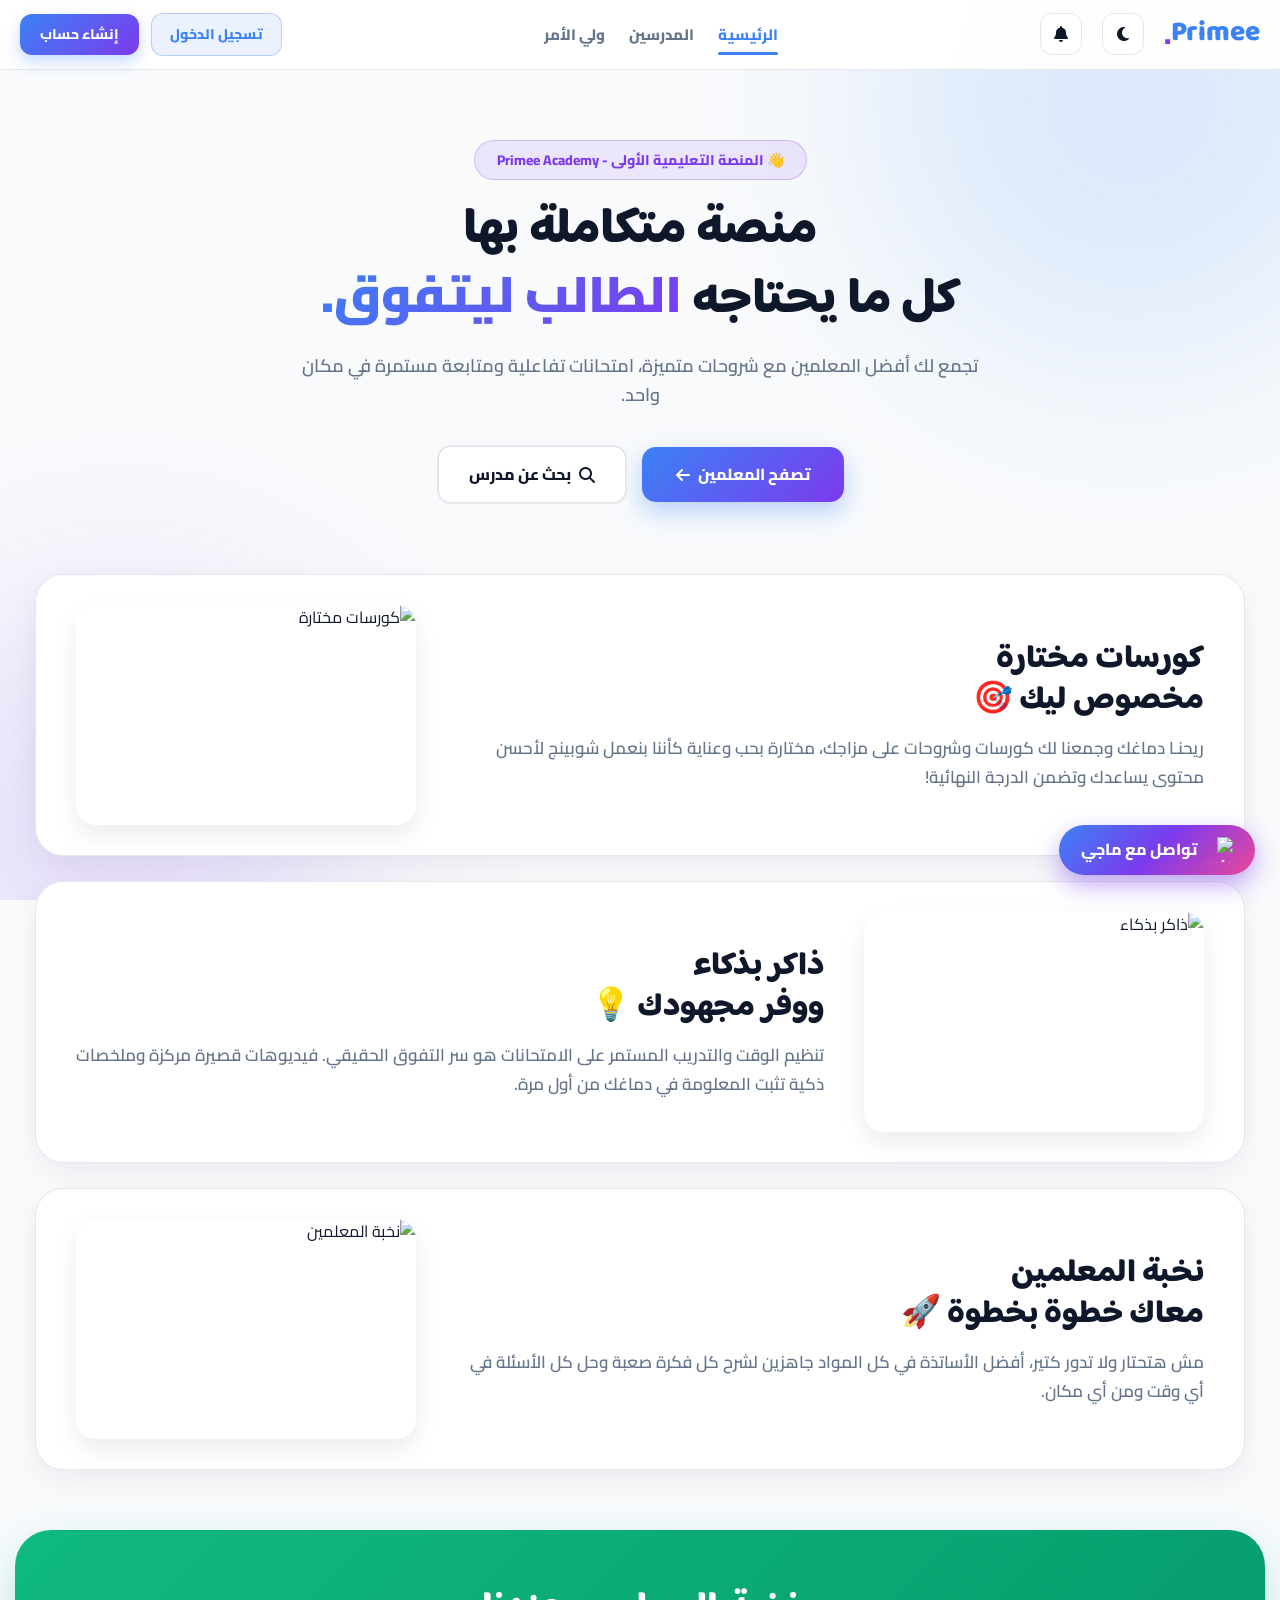
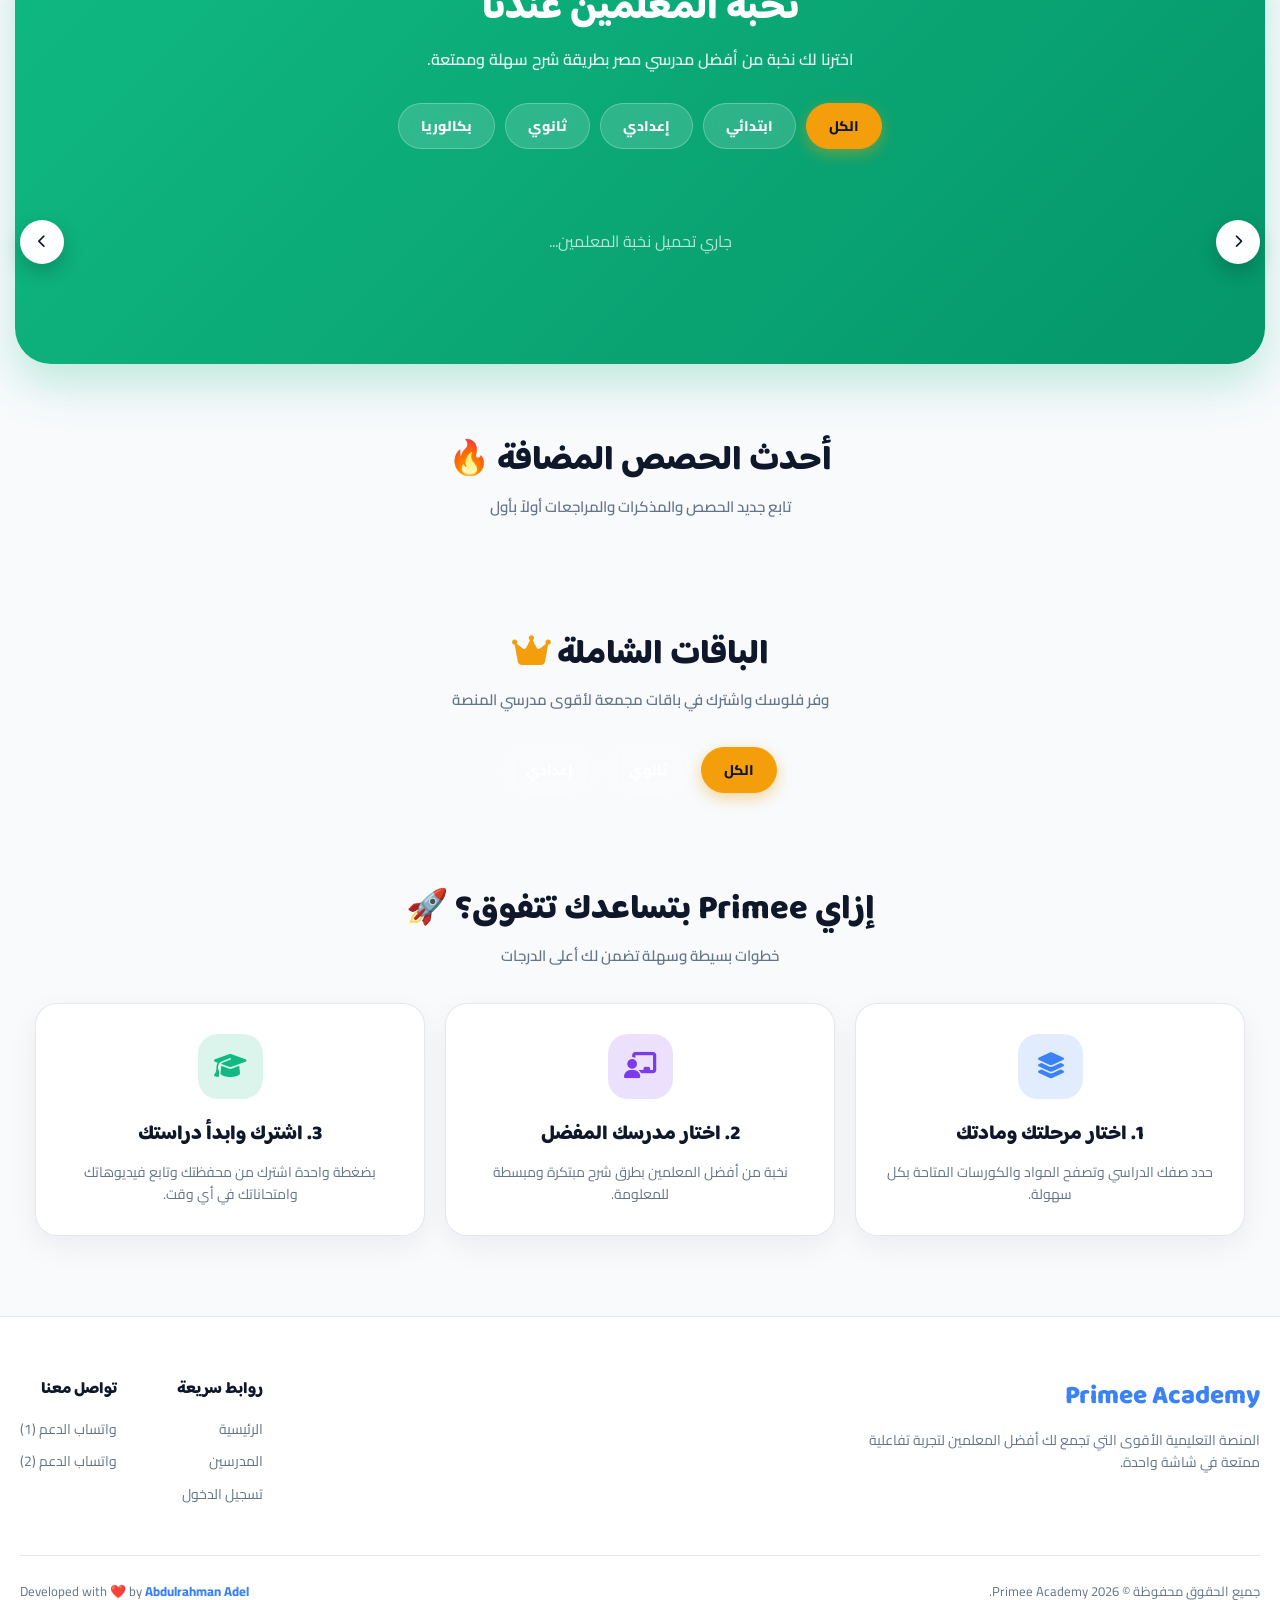
==== commit 2397b886: "Update index.html" ====
--- a/index.html
+++ b/index.html
@@ -5,35 +5,34 @@
     <meta name="viewport" content="width=device-width, initial-scale=1.0">
     <title>Primee Academy - المنصة التعليمية الأولى</title>
 
-    <!-- الخطوط الرسمية -->
+    <!-- الخطوط -->
     <link rel="preconnect" href="https://fonts.googleapis.com">
     <link rel="preconnect" href="https://fonts.gstatic.com" crossorigin>
     <link href="https://fonts.googleapis.com/css2?family=Cairo:wght@400;600;700;800;900&family=Baloo+Bhaijaan+2:wght@600;700;800;900&display=swap" rel="stylesheet">
 
-    <!-- المكتبات الخارجية -->
+    <!-- المكتبات -->
     <link rel="stylesheet" href="https://cdnjs.cloudflare.com/ajax/libs/font-awesome/6.4.0/css/all.min.css">
     <link rel="stylesheet" href="https://cdn.jsdelivr.net/npm/swiper@11/swiper-bundle.min.css" />
 
     <style>
         /* ==========================================================
-           🎨 PRIMEE ACADEMY — THEME & VARIABLES
+           🎨 متغيرات التصميم والألوان (LIGHT & DARK MODE)
            ========================================================== */
         :root {
             --pm-primary: #3b82f6;
             --pm-primary-dark: #1d4ed8;
             --pm-secondary: #7c3aed;
             --pm-secondary-dark: #5b21b6;
-            --pm-accent-green: #10b981;
-            --pm-accent-amber: #f59e0b;
-            --pm-accent-pink: #ec4899;
+            --pm-green: #10b981;
+            --pm-amber: #f59e0b;
+            --pm-pink: #ec4899;
             --pm-bg-body: #f8fafc;
             --pm-bg-card: #ffffff;
             --pm-border: rgba(148, 163, 184, 0.25);
             --pm-text-main: #0f172a;
             --pm-text-muted: #64748b;
-            --pm-nav-bg: rgba(255, 255, 255, 0.92);
-            --pm-shadow: 0 10px 30px rgba(0, 0, 0, 0.06);
-            --pm-card-shadow: 0 12px 30px rgba(15, 23, 42, 0.08);
+            --pm-nav-bg: rgba(255, 255, 255, 0.95);
+            --pm-card-shadow: 0 10px 30px rgba(15, 23, 42, 0.06);
             --pm-radius: 20px;
         }
 
@@ -43,9 +42,8 @@
             --pm-border: rgba(255, 255, 255, 0.12);
             --pm-text-main: #f8fafc;
             --pm-text-muted: #94a3b8;
-            --pm-nav-bg: rgba(15, 23, 42, 0.92);
-            --pm-shadow: 0 10px 30px rgba(0, 0, 0, 0.4);
-            --pm-card-shadow: 0 14px 35px rgba(0, 0, 0, 0.5);
+            --pm-nav-bg: rgba(15, 23, 42, 0.95);
+            --pm-card-shadow: 0 12px 35px rgba(0, 0, 0, 0.45);
         }
 
         * {
@@ -64,16 +62,16 @@
             transition: background-color 0.3s, color 0.3s;
         }
 
-        h1, h2, h3, h4, .nav-brand, .modern-section-title, .hero-title {
+        h1, h2, h3, h4, .nav-brand, .section-title, .hero-title {
             font-family: 'Baloo Bhaijaan 2', 'Cairo', sans-serif !important;
         }
 
         a { text-decoration: none; color: inherit; }
         button { font-family: inherit; }
 
-        /* خلفية الأورورا الناعمة */
+        /* خلفية الأورورا */
         .pm-aurora { position: fixed; inset: 0; z-index: -1; overflow: hidden; pointer-events: none; }
-        .pm-aurora span { position: absolute; border-radius: 50%; filter: blur(100px); opacity: 0.15; animation: pmFloat 18s ease-in-out infinite; }
+        .pm-aurora span { position: absolute; border-radius: 50%; filter: blur(100px); opacity: 0.14; animation: pmFloat 18s ease-in-out infinite; }
         .pm-aurora span:nth-child(1) { width: 500px; height: 500px; background: var(--pm-primary); top: -150px; right: -100px; }
         .pm-aurora span:nth-child(2) { width: 450px; height: 450px; background: var(--pm-secondary); bottom: -150px; left: -100px; animation-delay: -6s; }
         @keyframes pmFloat { 0%, 100% { transform: translate(0, 0); } 50% { transform: translate(30px, -25px); } }
@@ -84,11 +82,9 @@
         .main-navbar {
             position: sticky;
             top: 0;
-            left: 0;
             width: 100%;
             background: var(--pm-nav-bg);
-            backdrop-filter: blur(14px);
-            -webkit-backdrop-filter: blur(14px);
+            backdrop-filter: blur(12px);
             border-bottom: 1px solid var(--pm-border);
             z-index: 999;
             padding: 12px 20px;
@@ -104,7 +100,7 @@
         .nav-right-side {
             display: flex;
             align-items: center;
-            gap: 15px;
+            gap: 20px;
         }
         .nav-brand {
             font-size: 28px;
@@ -122,12 +118,12 @@
             list-style: none;
         }
         .nav-links a {
-            font-weight: 700;
+            font-weight: 800;
             font-size: 15px;
             color: var(--pm-text-muted);
             transition: 0.25s;
+            padding: 6px 0;
             position: relative;
-            padding: 6px 0;
         }
         .nav-links a:hover, .nav-links a.active {
             color: var(--pm-primary);
@@ -167,7 +163,6 @@
             color: var(--pm-primary);
             transform: translateY(-2px);
         }
-
         .btn-hamburger { display: none; }
 
         .btn-nav-login {
@@ -194,7 +189,6 @@
         }
         .btn-nav-signup:hover { transform: translateY(-2px); box-shadow: 0 8px 20px rgba(59, 130, 246, 0.4); }
 
-        /* شارة الطالب عند تسجيل الدخول */
         .logged-in-badge {
             display: flex;
             align-items: center;
@@ -208,11 +202,10 @@
         }
         .logged-in-badge:hover { border-color: var(--pm-primary); }
         .badge-info { display: flex; flex-direction: column; text-align: right; line-height: 1.2; }
-        .s-name { font-weight: 800; font-size: 13px; color: var(--pm-text-main); }
-        .s-wallet { font-weight: 900; font-size: 12px; color: var(--pm-accent-green); }
+        .s-name { font-weight: 800; font-size: 13px; }
+        .s-wallet { font-weight: 900; font-size: 12px; color: var(--pm-green); }
         .badge-avatar { width: 34px; height: 34px; border-radius: 50%; background: rgba(59, 130, 246, 0.15); color: var(--pm-primary); display: flex; align-items: center; justify-content: center; overflow: hidden; }
 
-        /* الإشعارات */
         .nav-bell-wrapper { position: relative; }
         .nav-bell-wrapper .badge { position: absolute; top: -3px; right: -3px; width: 10px; height: 10px; background: #ef4444; border-radius: 50%; display: none; border: 2px solid var(--pm-bg-card); }
         .notifications-dropdown {
@@ -224,11 +217,10 @@
         .notifications-dropdown.active { display: flex; }
         .notifications-dropdown h4 { font-size: 15px; font-weight: 800; border-bottom: 1px solid var(--pm-border); padding-bottom: 8px; margin: 0; }
         .notif-item { display: flex; align-items: center; gap: 10px; padding: 8px; border-radius: 10px; background: rgba(148, 163, 184, 0.06); font-size: 13px; }
-        .notif-icon { width: 30px; height: 30px; border-radius: 8px; display: flex; align-items: center; justify-content: center; font-size: 13px; flex-shrink: 0; }
-
-        /* ==========================================
+
+        /* ==========================================================
            📱 2. القائمة الجانبية للموبايل (DRAWER)
-           ========================================== */
+           ========================================================== */
         .side-drawer {
             position: fixed; top: 0; right: -320px; width: 300px; max-width: 85vw; height: 100vh;
             background: var(--pm-bg-card); border-left: 1px solid var(--pm-border);
@@ -253,7 +245,7 @@
             width: 52px; height: 28px; background: #cbd5e1; border-radius: 30px; border: none; cursor: pointer; position: relative; padding: 2px;
         }
         .pm-switch-circle {
-            width: 24px; height: 24px; background: #fff; border-radius: 50%; display: flex; align-items: center; justify-content: center; font-size: 11px; color: var(--pm-accent-amber); transition: 0.3s;
+            width: 24px; height: 24px; background: #fff; border-radius: 50%; display: flex; align-items: center; justify-content: center; font-size: 11px; color: var(--pm-amber); transition: 0.3s;
         }
         body[data-theme="dark"] .pm-switch-btn { background: var(--pm-primary); }
         body[data-theme="dark"] .pm-switch-circle { transform: translateX(-24px); color: var(--pm-primary); }
@@ -266,7 +258,7 @@
         .btn-logout-premium { background: rgba(239, 68, 68, 0.1); color: #ef4444; border: 1px solid rgba(239, 68, 68, 0.3); padding: 8px 16px; border-radius: 10px; font-weight: 800; cursor: pointer; margin-top: 10px; width: 100%; }
 
         .drawer-links { list-style: none; display: flex; flex-direction: column; gap: 10px; }
-        .drawer-links li a { display: flex; align-items: center; gap: 12px; padding: 12px 15px; border-radius: 12px; font-weight: 700; color: var(--pm-text-main); transition: 0.25s; }
+        .drawer-links li a { display: flex; align-items: center; gap: 12px; padding: 12px 15px; border-radius: 12px; font-weight: 800; color: var(--pm-text-main); transition: 0.25s; }
         .drawer-links li a:hover, .drawer-links li a.active { background: rgba(59, 130, 246, 0.1); color: var(--pm-primary); }
         .drawer-divider { height: 1px; background: var(--pm-border); margin: 12px 0; }
         .drawer-subtitle { font-size: 12px; color: var(--pm-text-muted); font-weight: 800; text-transform: uppercase; margin-bottom: 6px; }
@@ -276,7 +268,7 @@
            ========================================================== */
         .modern-hero-section {
             text-align: center;
-            padding: 80px 20px 60px;
+            padding: 70px 20px 50px;
             max-width: 900px;
             margin: 0 auto;
             position: relative;
@@ -292,7 +284,7 @@
             display: inline-flex;
             align-items: center;
             gap: 8px;
-            margin-bottom: 24px;
+            margin-bottom: 20px;
         }
         .hero-title {
             font-size: 50px;
@@ -335,7 +327,6 @@
             gap: 8px;
         }
         .btn-hero-primary:hover { transform: translateY(-3px); box-shadow: 0 14px 30px rgba(59, 130, 246, 0.45); }
-        
         .btn-hero-secondary {
             background: var(--pm-bg-card);
             color: var(--pm-text-main);
@@ -353,13 +344,79 @@
         .btn-hero-secondary:hover { border-color: var(--pm-primary); color: var(--pm-primary); transform: translateY(-2px); }
 
         /* ==========================================================
-           👨‍🏫 4. سكشن نخبة المعلمين (GREEN BANNER & CARDS)
+           🌟 4. سكشن النصائح والإرشادات (مع الـ 3 صور)
+           ========================================================== */
+        .feature-banners-section {
+            max-width: 1250px;
+            margin: 20px auto 60px;
+            padding: 0 20px;
+            display: flex;
+            flex-direction: column;
+            gap: 25px;
+        }
+        .feature-banner-card {
+            background: var(--pm-bg-card);
+            border: 1px solid var(--pm-border);
+            border-radius: 28px;
+            padding: 30px 40px;
+            box-shadow: var(--pm-card-shadow);
+            display: flex;
+            align-items: center;
+            justify-content: space-between;
+            gap: 40px;
+            transition: transform 0.35s, box-shadow 0.35s;
+        }
+        .feature-banner-card:hover {
+            transform: translateY(-5px);
+            box-shadow: 0 18px 40px rgba(59, 130, 246, 0.12);
+            border-color: rgba(59, 130, 246, 0.3);
+        }
+        .feature-banner-card.reverse {
+            flex-direction: row-reverse;
+        }
+        .feature-banner-content {
+            flex: 1;
+            text-align: right;
+        }
+        .feature-banner-content h3 {
+            font-size: 32px;
+            font-weight: 900;
+            color: var(--pm-text-main);
+            margin-bottom: 12px;
+            line-height: 1.3;
+        }
+        .feature-banner-content p {
+            font-size: 17px;
+            color: var(--pm-text-muted);
+            font-weight: 600;
+            line-height: 1.7;
+        }
+        .feature-banner-image {
+            flex: 0 0 340px;
+            max-width: 340px;
+            height: 220px;
+            border-radius: 20px;
+            overflow: hidden;
+            box-shadow: 0 10px 25px rgba(0, 0, 0, 0.08);
+        }
+        .feature-banner-image img {
+            width: 100%;
+            height: 100%;
+            object-fit: cover;
+            transition: transform 0.4s ease;
+        }
+        .feature-banner-card:hover .feature-banner-image img {
+            transform: scale(1.05);
+        }
+
+        /* ==========================================================
+           👨‍🏫 5. كروت نخبة المعلمين (DESIGN REDESIGNED)
            ========================================================== */
         .teachers-section-wrapper {
             background: linear-gradient(135deg, #10b981, #059669);
             border-radius: 36px;
-            padding: 60px 25px;
-            margin: 20px auto 70px;
+            padding: 50px 20px;
+            margin: 30px auto 70px;
             max-width: 1250px;
             box-shadow: 0 20px 45px rgba(16, 185, 129, 0.25);
             position: relative;
@@ -369,13 +426,12 @@
         }
         .section-header-white {
             text-align: center;
-            margin-bottom: 35px;
+            margin-bottom: 30px;
             color: #fff;
         }
-        .section-header-white h2 { font-size: 38px; font-weight: 900; margin-bottom: 8px; }
+        .section-header-white h2 { font-size: 38px; font-weight: 900; margin-bottom: 6px; }
         .section-header-white p { font-size: 16px; opacity: 0.9; font-weight: 600; }
 
-        /* الفلاتر */
         .packages-filters-container {
             display: flex;
             align-items: center;
@@ -397,9 +453,9 @@
             backdrop-filter: blur(8px);
         }
         .modern-filter-btn.active, .modern-filter-btn:hover {
-            background: var(--pm-accent-amber);
+            background: var(--pm-amber);
             color: #0f172a;
-            border-color: var(--pm-accent-amber);
+            border-color: var(--pm-amber);
             box-shadow: 0 5px 15px rgba(245, 158, 11, 0.4);
         }
 
@@ -408,7 +464,7 @@
             justify-content: center;
             gap: 8px;
             flex-wrap: wrap;
-            margin-bottom: 30px;
+            margin-bottom: 25px;
         }
         .sub-filter-btn {
             background: rgba(255, 255, 255, 0.1);
@@ -422,114 +478,130 @@
         }
         .sub-filter-btn.active { background: #fff; color: #059669; font-weight: 900; }
 
-        /* سلايدر كروت المدرسين */
         .teachers-slider-container {
             position: relative;
             padding: 10px 0;
         }
         .teachers-slider .swiper-slide {
-            width: 260px !important;
+            width: 290px !important;
             display: flex;
             justify-content: center;
         }
-        .primee-teacher-card {
-            width: 260px;
-            height: 450px;
-            background: #0d1527;
+
+        /* كارت المدرس المربع والشيك */
+        .primee-teacher-box-card {
+            width: 290px;
+            background: var(--pm-bg-card);
             border-radius: 24px;
+            border: 1px solid var(--pm-border);
+            box-shadow: 0 15px 35px rgba(0, 0, 0, 0.18);
             overflow: hidden;
+            display: flex;
+            flex-direction: column;
+            text-align: center;
+            transition: transform 0.35s, box-shadow 0.35s;
+            cursor: pointer;
+        }
+        .primee-teacher-box-card:hover {
+            transform: translateY(-8px);
+            box-shadow: 0 20px 45px rgba(0, 0, 0, 0.3);
+        }
+        .t-card-photo-wrapper {
+            width: 100%;
+            height: 220px;
             position: relative;
-            border: 1px solid rgba(255, 255, 255, 0.15);
-            box-shadow: 0 15px 35px rgba(0, 0, 0, 0.35);
-            display: flex;
-            flex-direction: column;
-            justify-content: space-between;
-            cursor: pointer;
-            transition: 0.35s;
-        }
-        .primee-teacher-card:hover {
-            transform: translateY(-8px);
-            border-color: var(--pm-primary);
-            box-shadow: 0 20px 45px rgba(0, 0, 0, 0.5);
-        }
-        .pt-card-bg-glow {
-            position: absolute;
-            inset: 0;
-            z-index: 1;
-        }
-        .pt-card-subject-tag {
+            background: #0f172a;
+            overflow: hidden;
+        }
+        .t-card-photo-wrapper img {
+            width: 100%;
+            height: 100%;
+            object-fit: cover;
+            transition: transform 0.4s ease;
+        }
+        .primee-teacher-box-card:hover .t-card-photo-wrapper img {
+            transform: scale(1.06);
+        }
+        .t-card-subject-badge {
             position: absolute;
             top: 14px;
             right: 14px;
-            z-index: 4;
-            background: rgba(15, 23, 42, 0.9);
+            background: rgba(15, 23, 42, 0.85);
+            backdrop-filter: blur(8px);
             color: #fbbf24;
-            padding: 5px 12px;
-            border-radius: 10px;
-            font-size: 12px;
+            padding: 5px 14px;
+            border-radius: 12px;
+            font-size: 13px;
             font-weight: 800;
             border: 1px solid rgba(255, 255, 255, 0.15);
         }
-        .pt-card-img {
-            width: 100%;
-            height: 250px;
-            object-fit: contain;
-            position: relative;
-            z-index: 2;
-            margin-top: 25px;
-            filter: drop-shadow(0 10px 15px rgba(0, 0, 0, 0.5));
-            transition: transform 0.35s;
-        }
-        .primee-teacher-card:hover .pt-card-img { transform: scale(1.04); }
-
-        .pt-card-info-box {
-            position: relative;
-            z-index: 3;
-            background: linear-gradient(180deg, rgba(13, 21, 39, 0.2) 0%, rgba(13, 21, 39, 0.98) 35%, #0d1527 100%);
-            padding: 16px 14px;
-            text-align: center;
-            width: 100%;
-        }
-        .pt-card-name {
-            font-size: 19px;
+        .t-card-body {
+            padding: 18px;
+            display: flex;
+            flex-direction: column;
+            gap: 10px;
+            flex-grow: 1;
+        }
+        .t-card-name {
+            font-size: 20px;
             font-weight: 900;
-            color: #fff;
-            margin-bottom: 12px;
-            text-shadow: 0 2px 6px rgba(0, 0, 0, 0.5);
-        }
-        .pt-card-actions {
+            color: var(--pm-text-main);
+            margin: 0;
+        }
+        .t-card-stages-chips {
+            display: flex;
+            flex-wrap: wrap;
+            gap: 5px;
+            justify-content: center;
+            min-height: 24px;
+        }
+        .t-stage-chip {
+            background: rgba(59, 130, 246, 0.1);
+            color: var(--pm-primary);
+            border: 1px solid rgba(59, 130, 246, 0.25);
+            padding: 3px 10px;
+            border-radius: 15px;
+            font-size: 11px;
+            font-weight: 800;
+        }
+        .t-card-buttons {
             display: flex;
             flex-direction: column;
             gap: 8px;
-        }
-        .btn-view-lessons {
+            margin-top: 5px;
+        }
+        .btn-t-courses {
             background: linear-gradient(135deg, var(--pm-primary), var(--pm-secondary));
             color: #fff;
             border: none;
-            padding: 9px;
+            padding: 10px;
             border-radius: 12px;
             font-weight: 800;
-            font-size: 13px;
+            font-size: 14px;
             cursor: pointer;
             display: flex;
             align-items: center;
             justify-content: center;
             gap: 6px;
-        }
-        .btn-follow-modern {
-            background: rgba(255, 255, 255, 0.08);
-            border: 1px solid rgba(255, 255, 255, 0.2);
-            color: #e2e8f0;
+            transition: 0.25s;
+        }
+        .btn-t-courses:hover { transform: translateY(-2px); box-shadow: 0 6px 18px rgba(59, 130, 246, 0.35); }
+        .btn-t-follow {
+            background: rgba(148, 163, 184, 0.1);
+            color: var(--pm-text-main);
+            border: 1px solid var(--pm-border);
             padding: 8px;
             border-radius: 12px;
             font-weight: 700;
-            font-size: 12px;
+            font-size: 13px;
             cursor: pointer;
             display: flex;
             align-items: center;
             justify-content: center;
             gap: 6px;
-        }
+            transition: 0.25s;
+        }
+        .btn-t-follow:hover { border-color: #ef4444; color: #ef4444; }
 
         .swiper-nav-btn {
             position: absolute;
@@ -552,7 +624,7 @@
         .swiper-nav-next { left: -15px; }
 
         /* ==========================================================
-           📚 5. سكشن الحصص والمحاضرات (LATEST COURSES)
+           📚 6. سكشن الحصص والمحاضرات (LATEST COURSES)
            ========================================================== */
         .section-container {
             max-width: 1250px;
@@ -600,38 +672,68 @@
             align-items: center;
             justify-content: space-between;
         }
-        .c-slide-bottom .price { font-size: 18px; font-weight: 900; color: var(--pm-accent-green); }
+        .c-slide-bottom .price { font-size: 18px; font-weight: 900; color: var(--pm-green); }
         .btn-buy-course { background: var(--pm-primary); color: #fff; border: none; padding: 8px 18px; border-radius: 10px; font-weight: 800; cursor: pointer; }
-        .btn-bought-course { background: rgba(16, 185, 129, 0.1); color: var(--pm-accent-green); border: 1px solid var(--pm-accent-green); padding: 8px 14px; border-radius: 10px; font-weight: 800; cursor: pointer; }
-
-        /* ==========================================================
-           🎁 6. سكشن الباقات الشاملة (PACKAGES)
+        .btn-bought-course { background: rgba(16, 185, 129, 0.1); color: var(--pm-green); border: 1px solid var(--pm-green); padding: 8px 14px; border-radius: 10px; font-weight: 800; cursor: pointer; }
+
+        /* ==========================================================
+           🎁 7. سكشن الباقات الشاملة (PREMIUM REDESIGNED)
            ========================================================== */
         .packages-slider .swiper-slide {
             width: 320px !important;
         }
-        .premium-package-card {
+        .premium-package-box {
             background: var(--pm-bg-card);
-            border: 1px solid var(--pm-border);
-            border-radius: 22px;
-            padding: 20px;
+            border: 2px solid var(--pm-border);
+            border-radius: 26px;
+            padding: 24px;
             box-shadow: var(--pm-card-shadow);
             display: flex;
             flex-direction: column;
+            position: relative;
+            transition: all 0.35s ease;
+        }
+        .premium-package-box:hover {
+            transform: translateY(-8px);
+            border-color: var(--pm-secondary);
+            box-shadow: 0 20px 45px rgba(124, 58, 237, 0.18);
+        }
+        .pkg-badge-discount {
+            position: absolute;
+            top: -12px;
+            right: 24px;
+            background: linear-gradient(135deg, #ef4444, #dc2626);
+            color: #fff;
+            padding: 4px 14px;
+            border-radius: 20px;
+            font-size: 12px;
+            font-weight: 900;
+            box-shadow: 0 4px 12px rgba(239, 68, 68, 0.3);
+        }
+        .pkg-image-wrapper {
+            width: 100%;
+            height: 160px;
+            border-radius: 16px;
+            overflow: hidden;
+            margin-bottom: 16px;
+        }
+        .pkg-image-wrapper img {
+            width: 100%;
             height: 100%;
-            position: relative;
-        }
-        .pkg-glow-image { width: 100%; height: 160px; object-fit: cover; border-radius: 14px; margin-bottom: 15px; }
-        .premium-package-card h3 { font-size: 20px; font-weight: 900; margin-bottom: 4px; color: var(--pm-text-main); }
-        .premium-package-card p { font-size: 13px; color: var(--pm-text-muted); margin-bottom: 15px; }
-        .pkg-features { list-style: none; display: flex; flex-direction: column; gap: 8px; font-size: 13px; color: var(--pm-text-muted); margin-bottom: 20px; flex-grow: 1; }
-        .pkg-price-row { display: flex; justify-content: space-between; align-items: center; border-top: 1px dashed var(--pm-border); padding-top: 15px; margin-bottom: 15px; }
-        .old-price { text-decoration: line-through; color: #ef4444; font-weight: 700; }
-        .new-price { font-size: 24px; font-weight: 900; color: var(--pm-accent-green); }
-        .btn-buy-pkg { width: 100%; background: linear-gradient(135deg, var(--pm-secondary), var(--pm-primary)); color: #fff; border: none; padding: 12px; border-radius: 12px; font-weight: 900; font-size: 15px; cursor: pointer; }
-
-        /* ==========================================================
-           💡 7. خطوات العمل (HOW IT WORKS)
+            object-fit: cover;
+        }
+        .premium-package-box h3 { font-size: 22px; font-weight: 900; margin-bottom: 4px; color: var(--pm-text-main); }
+        .premium-package-box .pkg-grade { font-size: 13px; color: var(--pm-text-muted); margin-bottom: 15px; font-weight: 700; }
+        .pkg-features-list { list-style: none; display: flex; flex-direction: column; gap: 10px; font-size: 14px; color: var(--pm-text-muted); margin-bottom: 22px; flex-grow: 1; text-align: right; }
+        .pkg-features-list li { display: flex; align-items: center; gap: 8px; }
+        .pkg-pricing-row { display: flex; justify-content: space-between; align-items: center; border-top: 1px dashed var(--pm-border); padding-top: 16px; margin-bottom: 16px; }
+        .pkg-old-price { text-decoration: line-through; color: #ef4444; font-weight: 700; font-size: 15px; }
+        .pkg-new-price { font-size: 26px; font-weight: 900; color: var(--pm-green); }
+        .btn-subscribe-pkg { width: 100%; background: linear-gradient(135deg, var(--pm-secondary), var(--pm-primary)); color: #fff; border: none; padding: 14px; border-radius: 14px; font-weight: 900; font-size: 16px; cursor: pointer; transition: 0.3s; box-shadow: 0 8px 20px rgba(124, 58, 237, 0.3); }
+        .btn-subscribe-pkg:hover { transform: translateY(-2px); box-shadow: 0 12px 25px rgba(124, 58, 237, 0.4); }
+
+        /* ==========================================================
+           💡 8. خطوات العمل (HOW IT WORKS)
            ========================================================== */
         .primee-steps-grid {
             display: grid;
@@ -646,7 +748,6 @@
             padding: 30px 24px;
             text-align: center;
             box-shadow: var(--pm-card-shadow);
-            position: relative;
         }
         .step-icon-wrap {
             width: 65px;
@@ -660,12 +761,12 @@
         }
         .step-1 .step-icon-wrap { background: rgba(59, 130, 246, 0.15); color: var(--pm-primary); }
         .step-2 .step-icon-wrap { background: rgba(124, 58, 237, 0.15); color: var(--pm-secondary); }
-        .step-3 .step-icon-wrap { background: rgba(16, 185, 129, 0.15); color: var(--pm-accent-green); }
+        .step-3 .step-icon-wrap { background: rgba(16, 185, 129, 0.15); color: var(--pm-green); }
         .step-card h3 { font-size: 20px; font-weight: 900; margin-bottom: 10px; color: var(--pm-text-main); }
         .step-card p { font-size: 14px; color: var(--pm-text-muted); line-height: 1.6; }
 
         /* ==========================================================
-           🦶 8. الفوتر (FOOTER)
+           🦶 9. الفوتر (FOOTER)
            ========================================================== */
         .modern-footer {
             background: var(--pm-bg-card);
@@ -701,13 +802,13 @@
         }
 
         /* ==========================================================
-           🤖 9. زرار وشات ماجي السري (AI CHAT)
+           🤖 10. زرار وشات ماجي (AI CHAT)
            ========================================================== */
         .floating-ai-btn {
             position: fixed !important;
             bottom: 25px !important;
             right: 25px !important;
-            background: linear-gradient(135deg, var(--pm-primary), var(--pm-secondary), var(--pm-accent-pink)) !important;
+            background: linear-gradient(135deg, var(--pm-primary), var(--pm-secondary), var(--pm-pink)) !important;
             color: #fff !important;
             padding: 12px 22px !important;
             border-radius: 35px !important;
@@ -750,7 +851,7 @@
         .maggie-options button:hover { background: rgba(59, 130, 246, 0.2); border-color: var(--pm-primary); }
 
         /* ==========================================================
-           🪟 10. النوافذ المنبثقة (MODALS)
+           🪟 11. النوافذ المنبثقة (MODALS)
            ========================================================== */
         .custom-modal-overlay {
             position: fixed; inset: 0; background: rgba(0, 0, 0, 0.7); backdrop-filter: blur(5px);
@@ -778,6 +879,14 @@
             .nav-links { display: none; }
             .btn-hamburger { display: flex; }
             .hero-title { font-size: 38px; }
+            .feature-banner-card, .feature-banner-card.reverse {
+                flex-direction: column;
+                padding: 25px 20px;
+                text-align: center;
+                gap: 20px;
+            }
+            .feature-banner-content { text-align: center; }
+            .feature-banner-image { width: 100%; max-width: 100%; height: 200px; }
             .teachers-section-wrapper { border-radius: 28px; padding: 40px 15px; }
             .swiper-nav-btn { display: none; }
         }
@@ -787,6 +896,8 @@
             .hero-desc { font-size: 15px; }
             .hero-action-buttons { flex-direction: column; width: 100%; }
             .btn-hero-primary, .btn-hero-secondary { width: 100%; justify-content: center; }
+            .feature-banner-content h3 { font-size: 24px; }
+            .feature-banner-content p { font-size: 14px; }
             .section-header-white h2 { font-size: 28px; }
             .section-header-clean h2 { font-size: 26px; }
             .floating-ai-btn { bottom: 15px !important; right: 15px !important; padding: 10px 18px !important; font-size: 13px !important; }
@@ -816,6 +927,7 @@
                 </div>
             </div>
 
+            <!-- روابط النافبار واضحة على اللابتوب -->
             <ul class="nav-links">
                 <li><a href="index.html" class="active">الرئيسية</a></li>
                 <li><a href="#teachersSection">المدرسين</a></li>
@@ -831,7 +943,7 @@
         </div>
     </nav>
 
-    <!-- القائمة الجانبية للموبايل -->
+    <!-- القائمة الجانبية للموبايل (ظاهر فيها كل الروابط) -->
     <div id="stagesDrawer" class="side-drawer">
         <div class="drawer-header">
             <div class="nav-brand">Primee<span>.</span></div>
@@ -850,7 +962,8 @@
 
         <ul class="drawer-links">
             <li><a href="index.html" class="active"><i class="fas fa-home"></i> الرئيسية</a></li>
-            <li><a href="#" onclick="document.getElementById('parentModal').classList.add('active'); closeDrawer();"><i class="fas fa-user-shield"></i> بوابة ولي الأمر</a></li>
+            <li><a href="#teachersSection" onclick="closeDrawerFunc()"><i class="fas fa-chalkboard-user"></i> المدرسين</a></li>
+            <li><a href="#" onclick="document.getElementById('parentModal').classList.add('active'); closeDrawerFunc();"><i class="fas fa-user-shield"></i> ولي الأمر</a></li>
             <li id="mobileMyCoursesLink" style="display: none;"><a href="student-dashboard.html"><i class="fas fa-laptop-code"></i> كورساتي</a></li>
             <div class="drawer-divider"></div>
             <span class="drawer-subtitle">الدعم الفني:</span>
@@ -870,11 +983,47 @@
         </div>
     </header>
 
-    <!-- 2. سكشن نخبة المعلمين (بالخلفية الخضراء الكرتونية والكروت الفخمة) -->
+    <!-- 2. سكشن النصائح والإرشادات الحصري (بالصور الثلاث من R2) -->
+    <section class="feature-banners-section">
+        <!-- النصيحة 1 -->
+        <div class="feature-banner-card">
+            <div class="feature-banner-content">
+                <h3>كورسات مختارة<br>مخصوص ليك 🎯</h3>
+                <p>ريحنـا دماغك وجمعنا لك كورسات وشروحات على مزاجك، مختارة بحب وعناية كأننا بنعمل شوبينج لأحسن محتوى يساعدك وتضمن الدرجة النهائية!</p>
+            </div>
+            <div class="feature-banner-image">
+                <img src="https://pub-ccaed99c36df41e19efe5f7fcecc9803.r2.dev/1f80dea09a25b0b596368ebf5ca86fe4.jpg" alt="كورسات مختارة" loading="lazy">
+            </div>
+        </div>
+
+        <!-- النصيحة 2 (معكوسة) -->
+        <div class="feature-banner-card reverse">
+            <div class="feature-banner-content">
+                <h3>ذاكر بذكاء<br>ووفر مجهودك 💡</h3>
+                <p>تنظيم الوقت والتدريب المستمر على الامتحانات هو سر التفوق الحقيقي. فيديوهات قصيرة مركزة وملخصات ذكية تثبت المعلومة في دماغك من أول مرة.</p>
+            </div>
+            <div class="feature-banner-image">
+                <img src="https://pub-ccaed99c36df41e19efe5f7fcecc9803.r2.dev/29dddbb74db0c68adc5358271281e03a.jpg" alt="ذاكر بذكاء" loading="lazy">
+            </div>
+        </div>
+
+        <!-- النصيحة 3 -->
+        <div class="feature-banner-card">
+            <div class="feature-banner-content">
+                <h3>نخبة المعلمين<br>معاك خطوة بخطوة 🚀</h3>
+                <p>مش هتحتار ولا تدور كتير، أفضل الأساتذة في كل المواد جاهزين لشرح كل فكرة صعبة وحل كل الأسئلة في أي وقت ومن أي مكان.</p>
+            </div>
+            <div class="feature-banner-image">
+                <img src="https://pub-ccaed99c36df41e19efe5f7fcecc9803.r2.dev/468bc883dda769afbd066f44d5aa8b8a.jpg" alt="نخبة المعلمين" loading="lazy">
+            </div>
+        </div>
+    </section>
+
+    <!-- 3. سكشن نخبة المعلمين (كروت مربعة منظمة بالبيانات الكاملة) -->
     <section id="teachersSection" class="teachers-section-wrapper">
         <div class="section-header-white">
             <h2>نخبة المعلمين عندنا</h2>
-            <p>اخترنا لك نخبة من أفضل مدرسي مصر بطريقة شرح سهلة وتفاعلية.</p>
+            <p>اخترنا لك نخبة من أفضل مدرسي مصر بطريقة شرح سهلة وممتعة.</p>
         </div>
 
         <!-- فلاتر المراحل -->
@@ -899,22 +1048,22 @@
         </div>
     </section>
 
-    <!-- 3. أحدث المحاضرات والحصص -->
+    <!-- 4. أحدث المحاضرات والحصص -->
     <section class="section-container">
         <div class="section-header-clean">
             <h2>أحدث الحصص المضافة 🔥</h2>
-            <p>تابع جديد المذكرات، الحصص والمراجعات أولاً بأول</p>
+            <p>تابع جديد الحصص والمذكرات والمراجعات أولاً بأول</p>
         </div>
         <div class="swiper latest-courses-slider">
             <div class="swiper-wrapper" id="latestCoursesGrid"></div>
         </div>
     </section>
 
-    <!-- 4. الباقات الشاملة -->
+    <!-- 5. الباقات الشاملة (تصميم فخم وأنيق ومميز) -->
     <section class="section-container">
         <div class="section-header-clean">
-            <h2>الباقات الشاملة <span style="color: var(--pm-accent-amber);"><i class="fas fa-crown"></i></span></h2>
-            <p>وفر واشترك في باقات مجمعة لأقوى مدرسي المنصة</p>
+            <h2>الباقات الشاملة <span style="color: var(--pm-amber);"><i class="fas fa-crown"></i></span></h2>
+            <p>وفر فلوسك واشترك في باقات مجمعة لأقوى مدرسي المنصة</p>
         </div>
         <div class="packages-filters-container" id="packagesMainFilters">
             <button class="modern-filter-btn active" data-filter="all">الكل</button>
@@ -927,7 +1076,7 @@
         </div>
     </section>
 
-    <!-- 5. كيف تعمل المنصة؟ -->
+    <!-- 6. كيف تعمل المنصة؟ -->
     <section class="section-container">
         <div class="section-header-clean">
             <h2>إزاي Primee بتساعدك تتفوق؟ 🚀</h2>
@@ -952,7 +1101,7 @@
         </div>
     </section>
 
-    <!-- 6. الفوتر -->
+    <!-- 7. الفوتر -->
     <footer class="modern-footer">
         <div class="footer-container">
             <div class="footer-brand">
@@ -1006,11 +1155,9 @@
     
     <div id="teacherCoursesModal" class="custom-modal-overlay"><div class="custom-modal-content" style="max-width: 850px; text-align:right;"><div style="display:flex; justify-content:space-between; align-items:center; margin-bottom:20px;"><h3 id="modalTeacherName" style="margin:0;">حصص الأستاذ</h3><button onclick="document.getElementById('teacherCoursesModal').classList.remove('active')" style="border:none; background:none; font-size:20px; cursor:pointer; color:#ef4444;"><i class="fas fa-times"></i></button></div><div id="modalCoursesGrid" style="display:grid; grid-template-columns:repeat(auto-fill, minmax(240px, 1fr)); gap:15px; max-height:65vh; overflow-y:auto;"></div></div></div>
     
-    <div id="allTeachersModal" class="custom-modal-overlay"><div class="custom-modal-content" style="max-width: 1050px; text-align:right;"><div style="display:flex; justify-content:space-between; align-items:center; margin-bottom:20px;"><h3>نخبة المعلمين</h3><button onclick="document.getElementById('allTeachersModal').classList.remove('active')" style="border:none; background:none; font-size:20px; cursor:pointer; color:#ef4444;"><i class="fas fa-times"></i></button></div><div id="allTeachersGrid" style="display:grid; grid-template-columns:repeat(auto-fill, minmax(230px, 1fr)); gap:15px; max-height:70vh; overflow-y:auto;"></div></div></div>
-
     <div id="stageSelectionModal" class="custom-modal-overlay"><div class="custom-modal-content"><h3>اختر المرحلة الدراسية 📚</h3><p style="color:var(--pm-text-muted); margin-bottom:20px;">علشان نعرضلك حصص الأستاذ المناسبة ليك</p><div style="display:grid; grid-template-columns:repeat(auto-fit, minmax(110px, 1fr)); gap:10px;"><button onclick="selectStageAndLoadCourses('ابتدائي')" class="btn-confirm" style="background:rgba(59,130,246,0.1); color:#3b82f6;">ابتدائي</button><button onclick="selectStageAndLoadCourses('إعدادي')" class="btn-confirm" style="background:rgba(16,185,129,0.1); color:#10b981;">إعدادي</button><button onclick="selectStageAndLoadCourses('ثانوي')" class="btn-confirm" style="background:rgba(245,158,11,0.1); color:#f59e0b;">ثانوي</button><button onclick="selectStageAndLoadCourses('بكالوريا')" class="btn-confirm" style="background:rgba(217,70,239,0.1); color:#d946ef;">بكالوريا</button></div></div></div>
 
-    <div id="confirmBuyModal" class="custom-modal-overlay"><div class="custom-modal-content"><h3>تأكيد الاشتراك</h3><p id="confirmBuyText" style="margin:15px 0;"></p><div style="display:flex; gap:8px; margin-bottom:15px;"><input type="text" id="promoCodeInput" placeholder="كود الخصم (إن وجد)" style="margin:0;"><button id="btnApplyPromo" class="btn-confirm" style="flex:0 0 80px;">تطبيق</button></div><p id="promoStatusMsg" style="font-size:13px; font-weight:bold; margin-bottom:15px;"></p><div class="modal-actions"><button class="btn-confirm" id="btnExecuteBuy" style="background:var(--pm-accent-green);">اشترك الآن</button><button class="btn-cancel" onclick="document.getElementById('confirmBuyModal').classList.remove('active')">إلغاء</button></div></div></div>
+    <div id="confirmBuyModal" class="custom-modal-overlay"><div class="custom-modal-content"><h3>تأكيد الاشتراك</h3><p id="confirmBuyText" style="margin:15px 0;"></p><div style="display:flex; gap:8px; margin-bottom:15px;"><input type="text" id="promoCodeInput" placeholder="كود الخصم (إن وجد)" style="margin:0;"><button id="btnApplyPromo" class="btn-confirm" style="flex:0 0 80px;">تطبيق</button></div><p id="promoStatusMsg" style="font-size:13px; font-weight:bold; margin-bottom:15px;"></p><div class="modal-actions"><button class="btn-confirm" id="btnExecuteBuy" style="background:var(--pm-green);">اشترك الآن</button><button class="btn-cancel" onclick="document.getElementById('confirmBuyModal').classList.remove('active')">إلغاء</button></div></div></div>
 
     <div id="pmNotifyModal" class="custom-modal-overlay"><div class="custom-modal-content"><div id="pmNotifyIcon" style="font-size:40px; margin-bottom:10px;"></div><h3 id="pmNotifyTitle"></h3><p id="pmNotifyMessage" style="color:var(--pm-text-muted); margin:10px 0 20px;"></p><button class="btn-confirm" id="pmNotifyBtn" onclick="document.getElementById('pmNotifyModal').classList.remove('active')">تمام</button></div></div>
 
@@ -1018,6 +1165,6 @@
 
     <!-- السكريبتات -->
     <script src="https://cdn.jsdelivr.net/npm/swiper@11/swiper-bundle.min.js"></script>
-    <script type="module" src="index-script.js?v=160"></script>
+    <script type="module" src="index-script.js?v=170"></script>
 </body>
 </html>
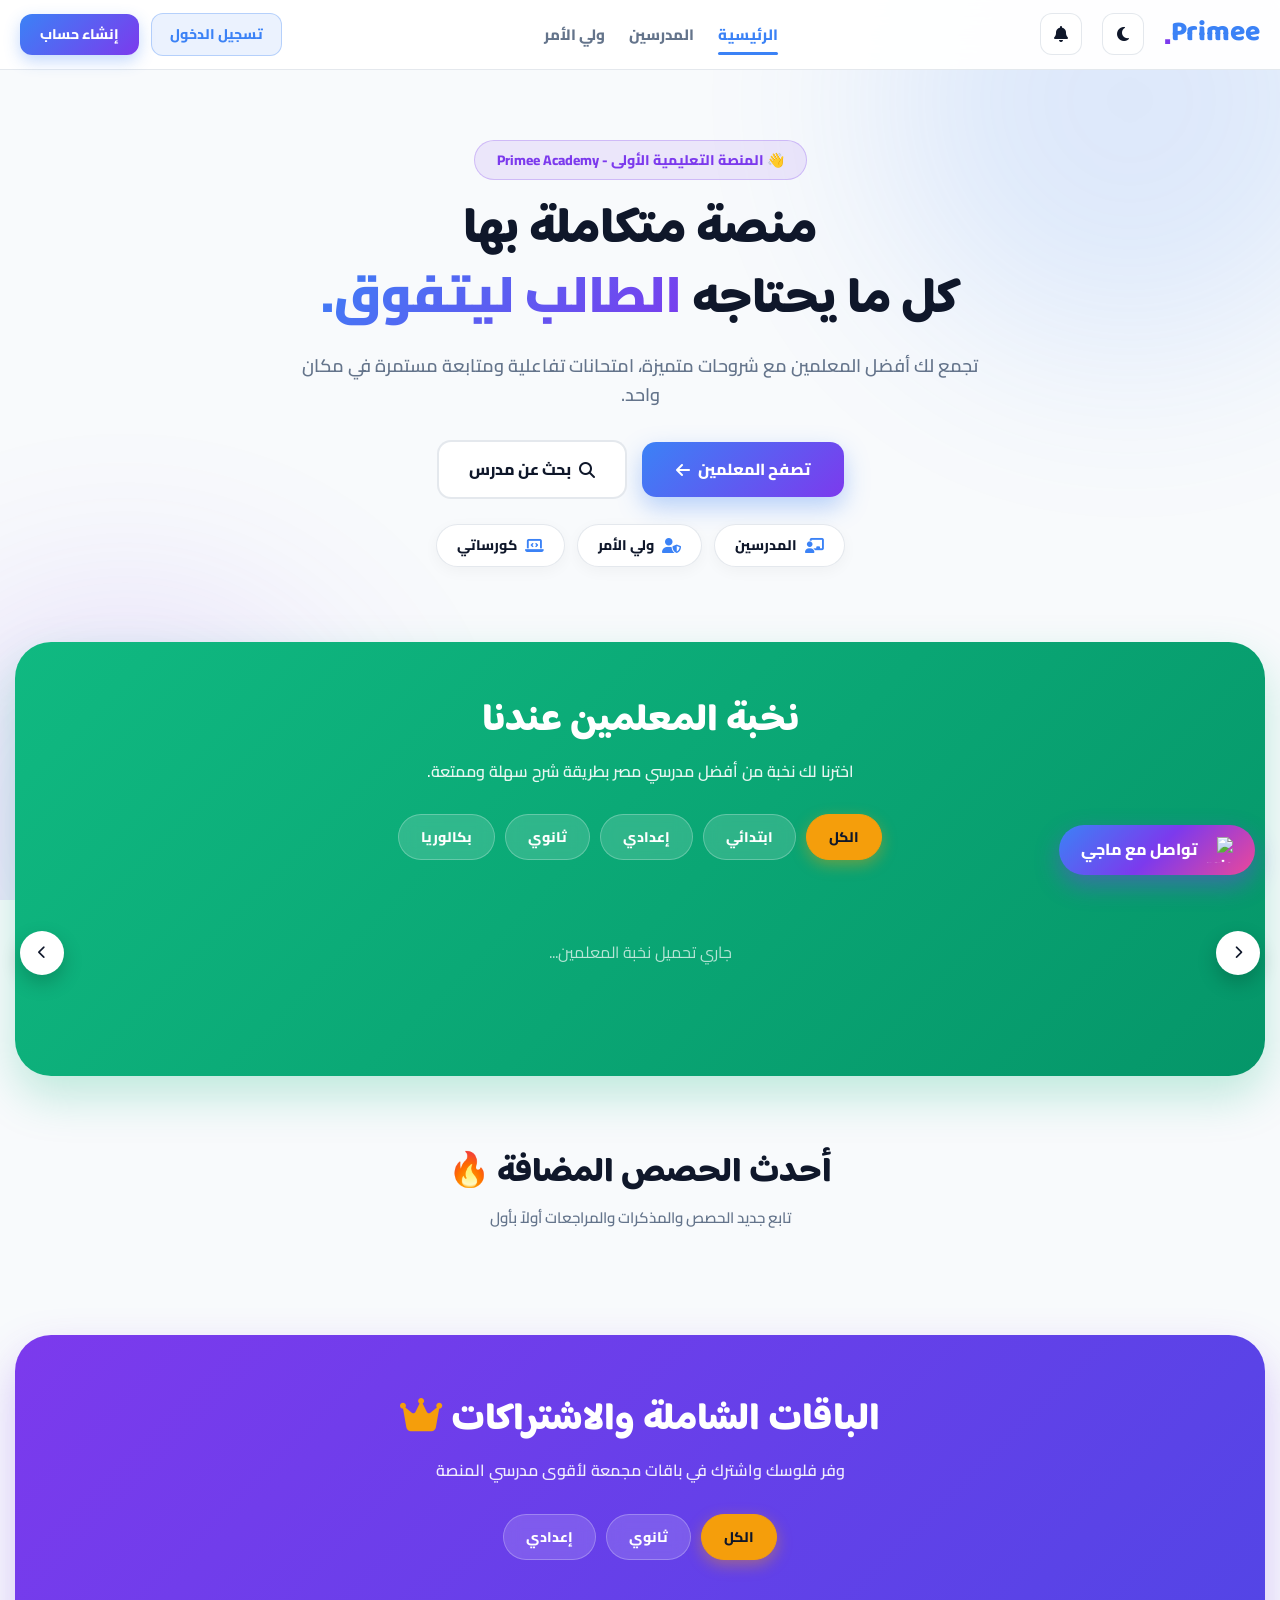
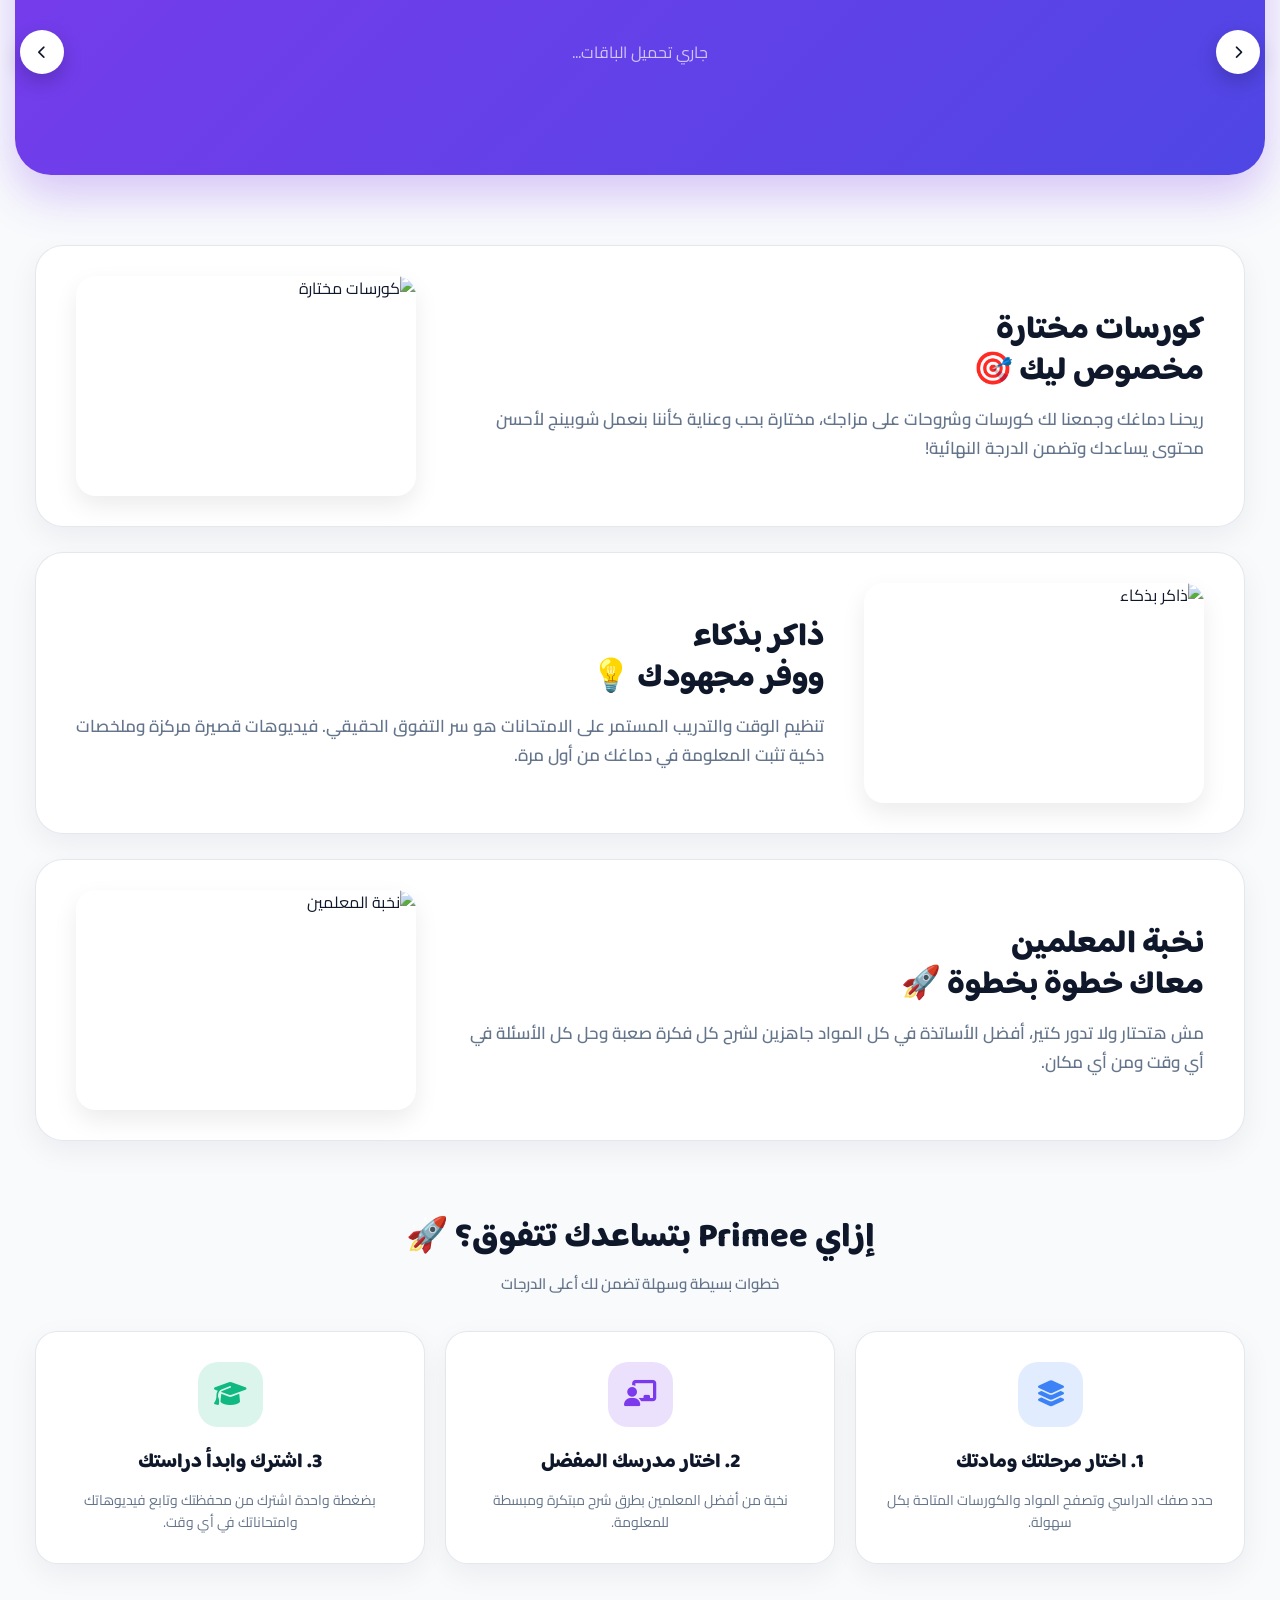
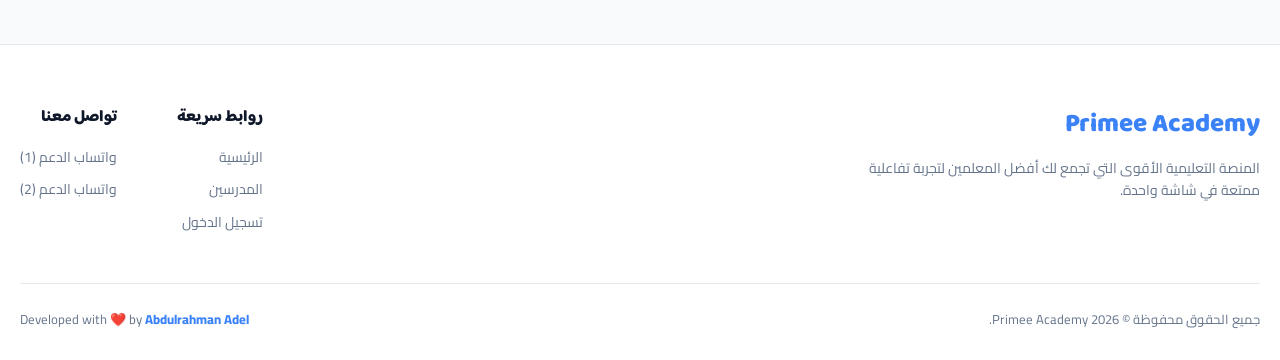
==== commit 150bad8b: "Update index.html" ====
--- a/index.html
+++ b/index.html
@@ -5,24 +5,25 @@
     <meta name="viewport" content="width=device-width, initial-scale=1.0">
     <title>Primee Academy - المنصة التعليمية الأولى</title>
 
-    <!-- الخطوط -->
+    <!-- الخطوط الرسمية -->
     <link rel="preconnect" href="https://fonts.googleapis.com">
     <link rel="preconnect" href="https://fonts.gstatic.com" crossorigin>
     <link href="https://fonts.googleapis.com/css2?family=Cairo:wght@400;600;700;800;900&family=Baloo+Bhaijaan+2:wght@600;700;800;900&display=swap" rel="stylesheet">
 
-    <!-- المكتبات -->
+    <!-- المكتبات الخارجية -->
     <link rel="stylesheet" href="https://cdnjs.cloudflare.com/ajax/libs/font-awesome/6.4.0/css/all.min.css">
     <link rel="stylesheet" href="https://cdn.jsdelivr.net/npm/swiper@11/swiper-bundle.min.css" />
 
     <style>
         /* ==========================================================
-           🎨 متغيرات التصميم والألوان (LIGHT & DARK MODE)
+           🎨 المتغيرات والألوان الرئيسية (LIGHT & DARK MODE)
            ========================================================== */
         :root {
             --pm-primary: #3b82f6;
             --pm-primary-dark: #1d4ed8;
             --pm-secondary: #7c3aed;
             --pm-secondary-dark: #5b21b6;
+            --pm-indigo: #6366f1;
             --pm-green: #10b981;
             --pm-amber: #f59e0b;
             --pm-pink: #ec4899;
@@ -62,14 +63,14 @@
             transition: background-color 0.3s, color 0.3s;
         }
 
-        h1, h2, h3, h4, .nav-brand, .section-title, .hero-title {
+        h1, h2, h3, h4, .nav-brand, .hero-title {
             font-family: 'Baloo Bhaijaan 2', 'Cairo', sans-serif !important;
         }
 
         a { text-decoration: none; color: inherit; }
         button { font-family: inherit; }
 
-        /* خلفية الأورورا */
+        /* خلفية الأورورا الناعمة */
         .pm-aurora { position: fixed; inset: 0; z-index: -1; overflow: hidden; pointer-events: none; }
         .pm-aurora span { position: absolute; border-radius: 50%; filter: blur(100px); opacity: 0.14; animation: pmFloat 18s ease-in-out infinite; }
         .pm-aurora span:nth-child(1) { width: 500px; height: 500px; background: var(--pm-primary); top: -150px; right: -100px; }
@@ -84,7 +85,8 @@
             top: 0;
             width: 100%;
             background: var(--pm-nav-bg);
-            backdrop-filter: blur(12px);
+            backdrop-filter: blur(14px);
+            -webkit-backdrop-filter: blur(14px);
             border-bottom: 1px solid var(--pm-border);
             z-index: 999;
             padding: 12px 20px;
@@ -144,7 +146,7 @@
             align-items: center;
             gap: 12px;
         }
-        .theme-toggle, .btn-hamburger, .nav-bell-btn {
+        .theme-toggle, .nav-bell-btn {
             background: var(--pm-bg-card);
             border: 1px solid var(--pm-border);
             color: var(--pm-text-main);
@@ -158,12 +160,11 @@
             font-size: 16px;
             transition: 0.25s;
         }
-        .theme-toggle:hover, .btn-hamburger:hover, .nav-bell-btn:hover {
+        .theme-toggle:hover, .nav-bell-btn:hover {
             border-color: var(--pm-primary);
             color: var(--pm-primary);
             transform: translateY(-2px);
         }
-        .btn-hamburger { display: none; }
 
         .btn-nav-login {
             background: rgba(59, 130, 246, 0.1);
@@ -219,56 +220,11 @@
         .notif-item { display: flex; align-items: center; gap: 10px; padding: 8px; border-radius: 10px; background: rgba(148, 163, 184, 0.06); font-size: 13px; }
 
         /* ==========================================================
-           📱 2. القائمة الجانبية للموبايل (DRAWER)
-           ========================================================== */
-        .side-drawer {
-            position: fixed; top: 0; right: -320px; width: 300px; max-width: 85vw; height: 100vh;
-            background: var(--pm-bg-card); border-left: 1px solid var(--pm-border);
-            z-index: 100001; transition: 0.35s cubic-bezier(0.4, 0, 0.2, 1);
-            display: flex; flex-direction: column; padding: 20px; overflow-y: auto;
-        }
-        .side-drawer.open { right: 0; }
-        .drawer-overlay {
-            position: fixed; inset: 0; background: rgba(0, 0, 0, 0.6); backdrop-filter: blur(4px);
-            z-index: 100000; opacity: 0; visibility: hidden; transition: 0.3s;
-        }
-        .drawer-overlay.active { opacity: 1; visibility: visible; }
-        .drawer-header { display: flex; justify-content: space-between; align-items: center; margin-bottom: 20px; }
-        .btn-close-drawer { width: 38px; height: 38px; border-radius: 10px; background: rgba(239, 68, 68, 0.1); color: #ef4444; border: none; font-size: 18px; cursor: pointer; }
-        
-        .pm-theme-switch-row {
-            display: flex; align-items: center; justify-content: space-between;
-            background: rgba(148, 163, 184, 0.08); padding: 12px 16px; border-radius: 14px; margin-bottom: 18px;
-            font-size: 14px; font-weight: 700;
-        }
-        .pm-switch-btn {
-            width: 52px; height: 28px; background: #cbd5e1; border-radius: 30px; border: none; cursor: pointer; position: relative; padding: 2px;
-        }
-        .pm-switch-circle {
-            width: 24px; height: 24px; background: #fff; border-radius: 50%; display: flex; align-items: center; justify-content: center; font-size: 11px; color: var(--pm-amber); transition: 0.3s;
-        }
-        body[data-theme="dark"] .pm-switch-btn { background: var(--pm-primary); }
-        body[data-theme="dark"] .pm-switch-circle { transform: translateX(-24px); color: var(--pm-primary); }
-
-        .mobile-auth-wrapper { display: flex; flex-direction: column; gap: 8px; margin-bottom: 20px; }
-        .btn-primary-mobile { background: linear-gradient(135deg, var(--pm-primary), var(--pm-secondary)); color: #fff; padding: 12px; border-radius: 12px; font-weight: 800; text-align: center; }
-        .btn-secondary-mobile { background: rgba(59, 130, 246, 0.1); color: var(--pm-primary); border: 1px solid rgba(59, 130, 246, 0.3); padding: 12px; border-radius: 12px; font-weight: 800; text-align: center; }
-        .mobile-user-profile-card { background: rgba(59, 130, 246, 0.08); border: 1px solid var(--pm-border); border-radius: 16px; padding: 15px; text-align: center; margin-bottom: 20px; }
-        .m-avatar { width: 50px; height: 50px; border-radius: 50%; margin: 0 auto 10px; background: var(--pm-primary); color: #fff; display: flex; align-items: center; justify-content: center; font-size: 20px; overflow: hidden; }
-        .btn-logout-premium { background: rgba(239, 68, 68, 0.1); color: #ef4444; border: 1px solid rgba(239, 68, 68, 0.3); padding: 8px 16px; border-radius: 10px; font-weight: 800; cursor: pointer; margin-top: 10px; width: 100%; }
-
-        .drawer-links { list-style: none; display: flex; flex-direction: column; gap: 10px; }
-        .drawer-links li a { display: flex; align-items: center; gap: 12px; padding: 12px 15px; border-radius: 12px; font-weight: 800; color: var(--pm-text-main); transition: 0.25s; }
-        .drawer-links li a:hover, .drawer-links li a.active { background: rgba(59, 130, 246, 0.1); color: var(--pm-primary); }
-        .drawer-divider { height: 1px; background: var(--pm-border); margin: 12px 0; }
-        .drawer-subtitle { font-size: 12px; color: var(--pm-text-muted); font-weight: 800; text-transform: uppercase; margin-bottom: 6px; }
-
-        /* ==========================================================
-           🚀 3. سكشن الهيرو (BASTAHALK CLEAN STYLE)
+           🚀 2. سكشن الهيرو والروابط السريعة (HERO SECTION)
            ========================================================== */
         .modern-hero-section {
             text-align: center;
-            padding: 70px 20px 50px;
+            padding: 70px 20px 45px;
             max-width: 900px;
             margin: 0 auto;
             position: relative;
@@ -303,7 +259,7 @@
             color: var(--pm-text-muted);
             font-weight: 600;
             max-width: 680px;
-            margin: 0 auto 35px;
+            margin: 0 auto 30px;
         }
         .hero-action-buttons {
             display: flex;
@@ -327,6 +283,7 @@
             gap: 8px;
         }
         .btn-hero-primary:hover { transform: translateY(-3px); box-shadow: 0 14px 30px rgba(59, 130, 246, 0.45); }
+        
         .btn-hero-secondary {
             background: var(--pm-bg-card);
             color: var(--pm-text-main);
@@ -343,74 +300,40 @@
         }
         .btn-hero-secondary:hover { border-color: var(--pm-primary); color: var(--pm-primary); transform: translateY(-2px); }
 
+        /* أزرار الوصول السريع تحت الهيرو */
+        .hero-quick-links {
+            display: flex;
+            align-items: center;
+            justify-content: center;
+            gap: 12px;
+            flex-wrap: wrap;
+            margin-top: 25px;
+        }
+        .quick-link-chip {
+            background: var(--pm-bg-card);
+            border: 1.5px solid var(--pm-border);
+            padding: 9px 20px;
+            border-radius: 30px;
+            font-size: 14px;
+            font-weight: 800;
+            color: var(--pm-text-main);
+            display: inline-flex;
+            align-items: center;
+            gap: 8px;
+            box-shadow: 0 4px 15px rgba(0, 0, 0, 0.04);
+            transition: all 0.25s ease;
+            cursor: pointer;
+        }
+        .quick-link-chip i { font-size: 15px; color: var(--pm-primary); }
+        .quick-link-chip:hover {
+            transform: translateY(-3px);
+            border-color: var(--pm-primary);
+            color: var(--pm-primary);
+            box-shadow: 0 8px 20px rgba(59, 130, 246, 0.15);
+        }
+
         /* ==========================================================
-           🌟 4. سكشن النصائح والإرشادات (مع الـ 3 صور)
-           ========================================================== */
-        .feature-banners-section {
-            max-width: 1250px;
-            margin: 20px auto 60px;
-            padding: 0 20px;
-            display: flex;
-            flex-direction: column;
-            gap: 25px;
-        }
-        .feature-banner-card {
-            background: var(--pm-bg-card);
-            border: 1px solid var(--pm-border);
-            border-radius: 28px;
-            padding: 30px 40px;
-            box-shadow: var(--pm-card-shadow);
-            display: flex;
-            align-items: center;
-            justify-content: space-between;
-            gap: 40px;
-            transition: transform 0.35s, box-shadow 0.35s;
-        }
-        .feature-banner-card:hover {
-            transform: translateY(-5px);
-            box-shadow: 0 18px 40px rgba(59, 130, 246, 0.12);
-            border-color: rgba(59, 130, 246, 0.3);
-        }
-        .feature-banner-card.reverse {
-            flex-direction: row-reverse;
-        }
-        .feature-banner-content {
-            flex: 1;
-            text-align: right;
-        }
-        .feature-banner-content h3 {
-            font-size: 32px;
-            font-weight: 900;
-            color: var(--pm-text-main);
-            margin-bottom: 12px;
-            line-height: 1.3;
-        }
-        .feature-banner-content p {
-            font-size: 17px;
-            color: var(--pm-text-muted);
-            font-weight: 600;
-            line-height: 1.7;
-        }
-        .feature-banner-image {
-            flex: 0 0 340px;
-            max-width: 340px;
-            height: 220px;
-            border-radius: 20px;
-            overflow: hidden;
-            box-shadow: 0 10px 25px rgba(0, 0, 0, 0.08);
-        }
-        .feature-banner-image img {
-            width: 100%;
-            height: 100%;
-            object-fit: cover;
-            transition: transform 0.4s ease;
-        }
-        .feature-banner-card:hover .feature-banner-image img {
-            transform: scale(1.05);
-        }
-
-        /* ==========================================================
-           👨‍🏫 5. كروت نخبة المعلمين (DESIGN REDESIGNED)
+           👨‍🏫 3. سكشن نخبة المعلمين (GREEN BANNER)
            ========================================================== */
         .teachers-section-wrapper {
             background: linear-gradient(135deg, #10b981, #059669);
@@ -488,7 +411,7 @@
             justify-content: center;
         }
 
-        /* كارت المدرس المربع والشيك */
+        /* كارت المدرس المربع */
         .primee-teacher-box-card {
             width: 290px;
             background: var(--pm-bg-card);
@@ -624,7 +547,7 @@
         .swiper-nav-next { left: -15px; }
 
         /* ==========================================================
-           📚 6. سكشن الحصص والمحاضرات (LATEST COURSES)
+           📚 4. سكشن الحصص والمحاضرات (LATEST COURSES)
            ========================================================== */
         .section-container {
             max-width: 1250px;
@@ -677,17 +600,35 @@
         .btn-bought-course { background: rgba(16, 185, 129, 0.1); color: var(--pm-green); border: 1px solid var(--pm-green); padding: 8px 14px; border-radius: 10px; font-weight: 800; cursor: pointer; }
 
         /* ==========================================================
-           🎁 7. سكشن الباقات الشاملة (PREMIUM REDESIGNED)
+           🎁 5. سكشن الباقات الشاملة (ROYAL PURPLE BANNER)
            ========================================================== */
+        .packages-section-wrapper {
+            background: linear-gradient(135deg, var(--pm-secondary), #4f46e5);
+            border-radius: 36px;
+            padding: 50px 20px;
+            margin: 40px auto 70px;
+            max-width: 1250px;
+            box-shadow: 0 20px 45px rgba(124, 58, 237, 0.28);
+            position: relative;
+        }
+        [data-theme="dark"] .packages-section-wrapper {
+            background: linear-gradient(135deg, #2e1065, #0d1527);
+        }
+        .packages-slider-container {
+            position: relative;
+            padding: 10px 0;
+        }
         .packages-slider .swiper-slide {
-            width: 320px !important;
+            width: 310px !important;
+            display: flex;
+            justify-content: center;
         }
         .premium-package-box {
+            width: 310px;
             background: var(--pm-bg-card);
-            border: 2px solid var(--pm-border);
-            border-radius: 26px;
-            padding: 24px;
-            box-shadow: var(--pm-card-shadow);
+            border-radius: 24px;
+            padding: 22px;
+            box-shadow: 0 15px 35px rgba(0, 0, 0, 0.2);
             display: flex;
             flex-direction: column;
             position: relative;
@@ -695,45 +636,110 @@
         }
         .premium-package-box:hover {
             transform: translateY(-8px);
-            border-color: var(--pm-secondary);
-            box-shadow: 0 20px 45px rgba(124, 58, 237, 0.18);
+            box-shadow: 0 22px 45px rgba(0, 0, 0, 0.35);
         }
         .pkg-badge-discount {
             position: absolute;
             top: -12px;
-            right: 24px;
+            right: 20px;
             background: linear-gradient(135deg, #ef4444, #dc2626);
             color: #fff;
             padding: 4px 14px;
             border-radius: 20px;
             font-size: 12px;
             font-weight: 900;
-            box-shadow: 0 4px 12px rgba(239, 68, 68, 0.3);
+            box-shadow: 0 4px 12px rgba(239, 68, 68, 0.35);
         }
         .pkg-image-wrapper {
             width: 100%;
-            height: 160px;
+            height: 150px;
             border-radius: 16px;
             overflow: hidden;
-            margin-bottom: 16px;
+            margin-bottom: 14px;
         }
         .pkg-image-wrapper img {
             width: 100%;
             height: 100%;
             object-fit: cover;
         }
-        .premium-package-box h3 { font-size: 22px; font-weight: 900; margin-bottom: 4px; color: var(--pm-text-main); }
-        .premium-package-box .pkg-grade { font-size: 13px; color: var(--pm-text-muted); margin-bottom: 15px; font-weight: 700; }
-        .pkg-features-list { list-style: none; display: flex; flex-direction: column; gap: 10px; font-size: 14px; color: var(--pm-text-muted); margin-bottom: 22px; flex-grow: 1; text-align: right; }
+        .premium-package-box h3 { font-size: 21px; font-weight: 900; margin-bottom: 3px; color: var(--pm-text-main); }
+        .premium-package-box .pkg-grade { font-size: 13px; color: var(--pm-text-muted); margin-bottom: 14px; font-weight: 700; }
+        .pkg-features-list { list-style: none; display: flex; flex-direction: column; gap: 8px; font-size: 13px; color: var(--pm-text-muted); margin-bottom: 20px; flex-grow: 1; text-align: right; }
         .pkg-features-list li { display: flex; align-items: center; gap: 8px; }
-        .pkg-pricing-row { display: flex; justify-content: space-between; align-items: center; border-top: 1px dashed var(--pm-border); padding-top: 16px; margin-bottom: 16px; }
+        .pkg-pricing-row { display: flex; justify-content: space-between; align-items: center; border-top: 1px dashed var(--pm-border); padding-top: 15px; margin-bottom: 15px; }
         .pkg-old-price { text-decoration: line-through; color: #ef4444; font-weight: 700; font-size: 15px; }
         .pkg-new-price { font-size: 26px; font-weight: 900; color: var(--pm-green); }
-        .btn-subscribe-pkg { width: 100%; background: linear-gradient(135deg, var(--pm-secondary), var(--pm-primary)); color: #fff; border: none; padding: 14px; border-radius: 14px; font-weight: 900; font-size: 16px; cursor: pointer; transition: 0.3s; box-shadow: 0 8px 20px rgba(124, 58, 237, 0.3); }
+        .btn-subscribe-pkg { width: 100%; background: linear-gradient(135deg, var(--pm-secondary), var(--pm-primary)); color: #fff; border: none; padding: 13px; border-radius: 14px; font-weight: 900; font-size: 15px; cursor: pointer; transition: 0.3s; box-shadow: 0 8px 20px rgba(124, 58, 237, 0.3); }
         .btn-subscribe-pkg:hover { transform: translateY(-2px); box-shadow: 0 12px 25px rgba(124, 58, 237, 0.4); }
 
         /* ==========================================================
-           💡 8. خطوات العمل (HOW IT WORKS)
+           🌟 6. سكشن النصائح والإرشادات (بعد الباقات)
+           ========================================================== */
+        .feature-banners-section {
+            max-width: 1250px;
+            margin: 20px auto 70px;
+            padding: 0 20px;
+            display: flex;
+            flex-direction: column;
+            gap: 25px;
+        }
+        .feature-banner-card {
+            background: var(--pm-bg-card);
+            border: 1px solid var(--pm-border);
+            border-radius: 28px;
+            padding: 30px 40px;
+            box-shadow: var(--pm-card-shadow);
+            display: flex;
+            align-items: center;
+            justify-content: space-between;
+            gap: 40px;
+            transition: transform 0.35s, box-shadow 0.35s;
+        }
+        .feature-banner-card:hover {
+            transform: translateY(-5px);
+            box-shadow: 0 18px 40px rgba(59, 130, 246, 0.12);
+            border-color: rgba(59, 130, 246, 0.3);
+        }
+        .feature-banner-card.reverse {
+            flex-direction: row-reverse;
+        }
+        .feature-banner-content {
+            flex: 1;
+            text-align: right;
+        }
+        .feature-banner-content h3 {
+            font-size: 32px;
+            font-weight: 900;
+            color: var(--pm-text-main);
+            margin-bottom: 12px;
+            line-height: 1.3;
+        }
+        .feature-banner-content p {
+            font-size: 17px;
+            color: var(--pm-text-muted);
+            font-weight: 600;
+            line-height: 1.7;
+        }
+        .feature-banner-image {
+            flex: 0 0 340px;
+            max-width: 340px;
+            height: 220px;
+            border-radius: 20px;
+            overflow: hidden;
+            box-shadow: 0 10px 25px rgba(0, 0, 0, 0.08);
+        }
+        .feature-banner-image img {
+            width: 100%;
+            height: 100%;
+            object-fit: cover;
+            transition: transform 0.4s ease;
+        }
+        .feature-banner-card:hover .feature-banner-image img {
+            transform: scale(1.05);
+        }
+
+        /* ==========================================================
+           💡 7. خطوات العمل (HOW IT WORKS)
            ========================================================== */
         .primee-steps-grid {
             display: grid;
@@ -766,7 +772,7 @@
         .step-card p { font-size: 14px; color: var(--pm-text-muted); line-height: 1.6; }
 
         /* ==========================================================
-           🦶 9. الفوتر (FOOTER)
+           🦶 8. الفوتر (FOOTER)
            ========================================================== */
         .modern-footer {
             background: var(--pm-bg-card);
@@ -802,7 +808,7 @@
         }
 
         /* ==========================================================
-           🤖 10. زرار وشات ماجي (AI CHAT)
+           🤖 9. زرار وشات ماجي (AI CHAT)
            ========================================================== */
         .floating-ai-btn {
             position: fixed !important;
@@ -851,7 +857,7 @@
         .maggie-options button:hover { background: rgba(59, 130, 246, 0.2); border-color: var(--pm-primary); }
 
         /* ==========================================================
-           🪟 11. النوافذ المنبثقة (MODALS)
+           🪟 10. النوافذ المنبثقة (MODALS)
            ========================================================== */
         .custom-modal-overlay {
             position: fixed; inset: 0; background: rgba(0, 0, 0, 0.7); backdrop-filter: blur(5px);
@@ -876,8 +882,6 @@
            📱 RESPONSIVE DESIGN (MOBILE FIXES)
            ========================================================== */
         @media (max-width: 992px) {
-            .nav-links { display: none; }
-            .btn-hamburger { display: flex; }
             .hero-title { font-size: 38px; }
             .feature-banner-card, .feature-banner-card.reverse {
                 flex-direction: column;
@@ -887,15 +891,19 @@
             }
             .feature-banner-content { text-align: center; }
             .feature-banner-image { width: 100%; max-width: 100%; height: 200px; }
-            .teachers-section-wrapper { border-radius: 28px; padding: 40px 15px; }
+            .teachers-section-wrapper, .packages-section-wrapper { border-radius: 28px; padding: 40px 15px; }
             .swiper-nav-btn { display: none; }
         }
 
-        @media (max-width: 600px) {
+        @media (max-width: 768px) {
+            .nav-links { display: none; }
+            .nav-container { justify-content: space-between; }
             .hero-title { font-size: 30px; }
             .hero-desc { font-size: 15px; }
             .hero-action-buttons { flex-direction: column; width: 100%; }
             .btn-hero-primary, .btn-hero-secondary { width: 100%; justify-content: center; }
+            .hero-quick-links { gap: 8px; }
+            .quick-link-chip { padding: 8px 14px; font-size: 13px; }
             .feature-banner-content h3 { font-size: 24px; }
             .feature-banner-content p { font-size: 14px; }
             .section-header-white h2 { font-size: 28px; }
@@ -910,7 +918,7 @@
     <!-- خلفية الأورورا -->
     <div class="pm-aurora" aria-hidden="true"><span></span><span></span></div>
 
-    <!-- الشريط العلوي -->
+    <!-- الشريط العلوي (بدون زرار هامبرجر) -->
     <nav class="main-navbar">
         <div class="nav-container">
             <div class="nav-right-side">
@@ -938,88 +946,31 @@
             <div class="nav-left-side" id="navAuthSection">
                 <a href="login.html" class="btn-nav-login">تسجيل الدخول</a>
                 <a href="register.html" class="btn-nav-signup">إنشاء حساب</a>
-                <button id="openDrawer" class="btn-hamburger"><i class="fas fa-bars-staggered"></i></button>
             </div>
         </div>
     </nav>
 
-    <!-- القائمة الجانبية للموبايل (ظاهر فيها كل الروابط) -->
-    <div id="stagesDrawer" class="side-drawer">
-        <div class="drawer-header">
-            <div class="nav-brand">Primee<span>.</span></div>
-            <button id="closeDrawer" class="btn-close-drawer"><i class="fas fa-times"></i></button>
-        </div>
-        
-        <div class="pm-theme-switch-row">
-            <span>الوضع الليلي / النهاري</span>
-            <button id="themeToggleBtnMobile" class="pm-switch-btn"><div class="pm-switch-circle"><i class="fas fa-sun"></i></div></button>
-        </div>
-
-        <div id="mobileAuthSection" class="mobile-auth-wrapper">
-            <a href="login.html" class="btn-primary-mobile">تسجيل الدخول</a>
-            <a href="register.html" class="btn-secondary-mobile">إنشاء حساب</a>
-        </div>
-
-        <ul class="drawer-links">
-            <li><a href="index.html" class="active"><i class="fas fa-home"></i> الرئيسية</a></li>
-            <li><a href="#teachersSection" onclick="closeDrawerFunc()"><i class="fas fa-chalkboard-user"></i> المدرسين</a></li>
-            <li><a href="#" onclick="document.getElementById('parentModal').classList.add('active'); closeDrawerFunc();"><i class="fas fa-user-shield"></i> ولي الأمر</a></li>
-            <li id="mobileMyCoursesLink" style="display: none;"><a href="student-dashboard.html"><i class="fas fa-laptop-code"></i> كورساتي</a></li>
-            <div class="drawer-divider"></div>
-            <span class="drawer-subtitle">الدعم الفني:</span>
-            <li><a href="https://wa.me/201042728734" target="_blank" style="color: #25d366;"><i class="fab fa-whatsapp"></i> 01042728734</a></li>
-        </ul>
-    </div>
-    <div id="drawerOverlay" class="drawer-overlay"></div>
-
-    <!-- 1. الهيرو النظيف المتمركز -->
+    <!-- 1. الهيرو النظيف المتمركز مع الروابط السريعة -->
     <header class="modern-hero-section">
         <div class="modern-hero-badge">👋 المنصة التعليمية الأولى - Primee Academy</div>
         <h1 class="hero-title">منصة متكاملة بها<br>كل ما يحتاجه <span>الطالب ليتفوق.</span></h1>
         <p class="hero-desc">تجمع لك أفضل المعلمين مع شروحات متميزة، امتحانات تفاعلية ومتابعة مستمرة في مكان واحد.</p>
+        
+        <!-- أزرار الهيرو الأساسية -->
         <div class="hero-action-buttons">
             <a href="#teachersSection" class="btn-hero-primary">تصفح المعلمين <i class="fas fa-arrow-left"></i></a>
             <a href="#" onclick="document.getElementById('searchTeacherModal').classList.add('active')" class="btn-hero-secondary"><i class="fas fa-search"></i> بحث عن مدرس</a>
         </div>
+
+        <!-- 🚀 روابط الوصول السريع تحت الهيرو (المدرسين - ولي الأمر - كورساتي) -->
+        <div class="hero-quick-links">
+            <a href="#teachersSection" class="quick-link-chip"><i class="fas fa-chalkboard-user"></i> المدرسين</a>
+            <a href="#" onclick="document.getElementById('parentModal').classList.add('active')" class="quick-link-chip"><i class="fas fa-user-shield"></i> ولي الأمر</a>
+            <a href="student-dashboard.html" class="quick-link-chip"><i class="fas fa-laptop-code"></i> كورساتي</a>
+        </div>
     </header>
 
-    <!-- 2. سكشن النصائح والإرشادات الحصري (بالصور الثلاث من R2) -->
-    <section class="feature-banners-section">
-        <!-- النصيحة 1 -->
-        <div class="feature-banner-card">
-            <div class="feature-banner-content">
-                <h3>كورسات مختارة<br>مخصوص ليك 🎯</h3>
-                <p>ريحنـا دماغك وجمعنا لك كورسات وشروحات على مزاجك، مختارة بحب وعناية كأننا بنعمل شوبينج لأحسن محتوى يساعدك وتضمن الدرجة النهائية!</p>
-            </div>
-            <div class="feature-banner-image">
-                <img src="https://pub-ccaed99c36df41e19efe5f7fcecc9803.r2.dev/1f80dea09a25b0b596368ebf5ca86fe4.jpg" alt="كورسات مختارة" loading="lazy">
-            </div>
-        </div>
-
-        <!-- النصيحة 2 (معكوسة) -->
-        <div class="feature-banner-card reverse">
-            <div class="feature-banner-content">
-                <h3>ذاكر بذكاء<br>ووفر مجهودك 💡</h3>
-                <p>تنظيم الوقت والتدريب المستمر على الامتحانات هو سر التفوق الحقيقي. فيديوهات قصيرة مركزة وملخصات ذكية تثبت المعلومة في دماغك من أول مرة.</p>
-            </div>
-            <div class="feature-banner-image">
-                <img src="https://pub-ccaed99c36df41e19efe5f7fcecc9803.r2.dev/29dddbb74db0c68adc5358271281e03a.jpg" alt="ذاكر بذكاء" loading="lazy">
-            </div>
-        </div>
-
-        <!-- النصيحة 3 -->
-        <div class="feature-banner-card">
-            <div class="feature-banner-content">
-                <h3>نخبة المعلمين<br>معاك خطوة بخطوة 🚀</h3>
-                <p>مش هتحتار ولا تدور كتير، أفضل الأساتذة في كل المواد جاهزين لشرح كل فكرة صعبة وحل كل الأسئلة في أي وقت ومن أي مكان.</p>
-            </div>
-            <div class="feature-banner-image">
-                <img src="https://pub-ccaed99c36df41e19efe5f7fcecc9803.r2.dev/468bc883dda769afbd066f44d5aa8b8a.jpg" alt="نخبة المعلمين" loading="lazy">
-            </div>
-        </div>
-    </section>
-
-    <!-- 3. سكشن نخبة المعلمين (كروت مربعة منظمة بالبيانات الكاملة) -->
+    <!-- 2. سكشن نخبة المعلمين (كروت مربعة منظمة بالبيانات الكاملة) -->
     <section id="teachersSection" class="teachers-section-wrapper">
         <div class="section-header-white">
             <h2>نخبة المعلمين عندنا</h2>
@@ -1048,7 +999,7 @@
         </div>
     </section>
 
-    <!-- 4. أحدث المحاضرات والحصص -->
+    <!-- 3. أحدث المحاضرات والحصص -->
     <section class="section-container">
         <div class="section-header-clean">
             <h2>أحدث الحصص المضافة 🔥</h2>
@@ -1059,20 +1010,66 @@
         </div>
     </section>
 
-    <!-- 5. الباقات الشاملة (تصميم فخم وأنيق ومميز) -->
-    <section class="section-container">
-        <div class="section-header-clean">
-            <h2>الباقات الشاملة <span style="color: var(--pm-amber);"><i class="fas fa-crown"></i></span></h2>
+    <!-- 4. سكشن الباقات الشاملة (تصميم بنفسجي ملكي مثل سكشن المدرسين) -->
+    <section class="packages-section-wrapper">
+        <div class="section-header-white">
+            <h2>الباقات الشاملة والاشتراكات <span style="color: var(--pm-amber);"><i class="fas fa-crown"></i></span></h2>
             <p>وفر فلوسك واشترك في باقات مجمعة لأقوى مدرسي المنصة</p>
         </div>
+
+        <!-- فلاتر الباقات -->
         <div class="packages-filters-container" id="packagesMainFilters">
             <button class="modern-filter-btn active" data-filter="all">الكل</button>
             <button class="modern-filter-btn" data-filter="ثانوي">ثانوي</button>
             <button class="modern-filter-btn" data-filter="إعدادي">إعدادي</button>
         </div>
         <div class="sub-filters-container" id="packagesSubFilters"></div>
-        <div class="swiper packages-slider">
-            <div class="swiper-wrapper" id="packagesGridContainer"></div>
+
+        <!-- سلايدر الباقات -->
+        <div class="packages-slider-container">
+            <div class="swiper packages-slider">
+                <div class="swiper-wrapper" id="packagesGridContainer">
+                    <div style="text-align: center; width: 100%; color: rgba(255,255,255,0.7); padding: 50px;">جاري تحميل الباقات...</div>
+                </div>
+            </div>
+            <button class="swiper-nav-btn swiper-nav-prev" id="pkgPrevBtn"><i class="fas fa-chevron-right"></i></button>
+            <button class="swiper-nav-btn swiper-nav-next" id="pkgNextBtn"><i class="fas fa-chevron-left"></i></button>
+        </div>
+    </section>
+
+    <!-- 5. سكشن النصائح والإرشادات (بعد الباقات مع الصور الـ 3) -->
+    <section class="feature-banners-section">
+        <!-- النصيحة 1 -->
+        <div class="feature-banner-card">
+            <div class="feature-banner-content">
+                <h3>كورسات مختارة<br>مخصوص ليك 🎯</h3>
+                <p>ريحنـا دماغك وجمعنا لك كورسات وشروحات على مزاجك، مختارة بحب وعناية كأننا بنعمل شوبينج لأحسن محتوى يساعدك وتضمن الدرجة النهائية!</p>
+            </div>
+            <div class="feature-banner-image">
+                <img src="https://pub-ccaed99c36df41e19efe5f7fcecc9803.r2.dev/1f80dea09a25b0b596368ebf5ca86fe4.jpg" alt="كورسات مختارة" loading="lazy">
+            </div>
+        </div>
+
+        <!-- النصيحة 2 (معكوسة) -->
+        <div class="feature-banner-card reverse">
+            <div class="feature-banner-content">
+                <h3>ذاكر بذكاء<br>ووفر مجهودك 💡</h3>
+                <p>تنظيم الوقت والتدريب المستمر على الامتحانات هو سر التفوق الحقيقي. فيديوهات قصيرة مركزة وملخصات ذكية تثبت المعلومة في دماغك من أول مرة.</p>
+            </div>
+            <div class="feature-banner-image">
+                <img src="https://pub-ccaed99c36df41e19efe5f7fcecc9803.r2.dev/29dddbb74db0c68adc5358271281e03a.jpg" alt="ذاكر بذكاء" loading="lazy">
+            </div>
+        </div>
+
+        <!-- النصيحة 3 -->
+        <div class="feature-banner-card">
+            <div class="feature-banner-content">
+                <h3>نخبة المعلمين<br>معاك خطوة بخطوة 🚀</h3>
+                <p>مش هتحتار ولا تدور كتير، أفضل الأساتذة في كل المواد جاهزين لشرح كل فكرة صعبة وحل كل الأسئلة في أي وقت ومن أي مكان.</p>
+            </div>
+            <div class="feature-banner-image">
+                <img src="https://pub-ccaed99c36df41e19efe5f7fcecc9803.r2.dev/468bc883dda769afbd066f44d5aa8b8a.jpg" alt="نخبة المعلمين" loading="lazy">
+            </div>
         </div>
     </section>
 
@@ -1165,6 +1162,6 @@
 
     <!-- السكريبتات -->
     <script src="https://cdn.jsdelivr.net/npm/swiper@11/swiper-bundle.min.js"></script>
-    <script type="module" src="index-script.js?v=170"></script>
+    <script type="module" src="index-script.js?v=180"></script>
 </body>
 </html>
